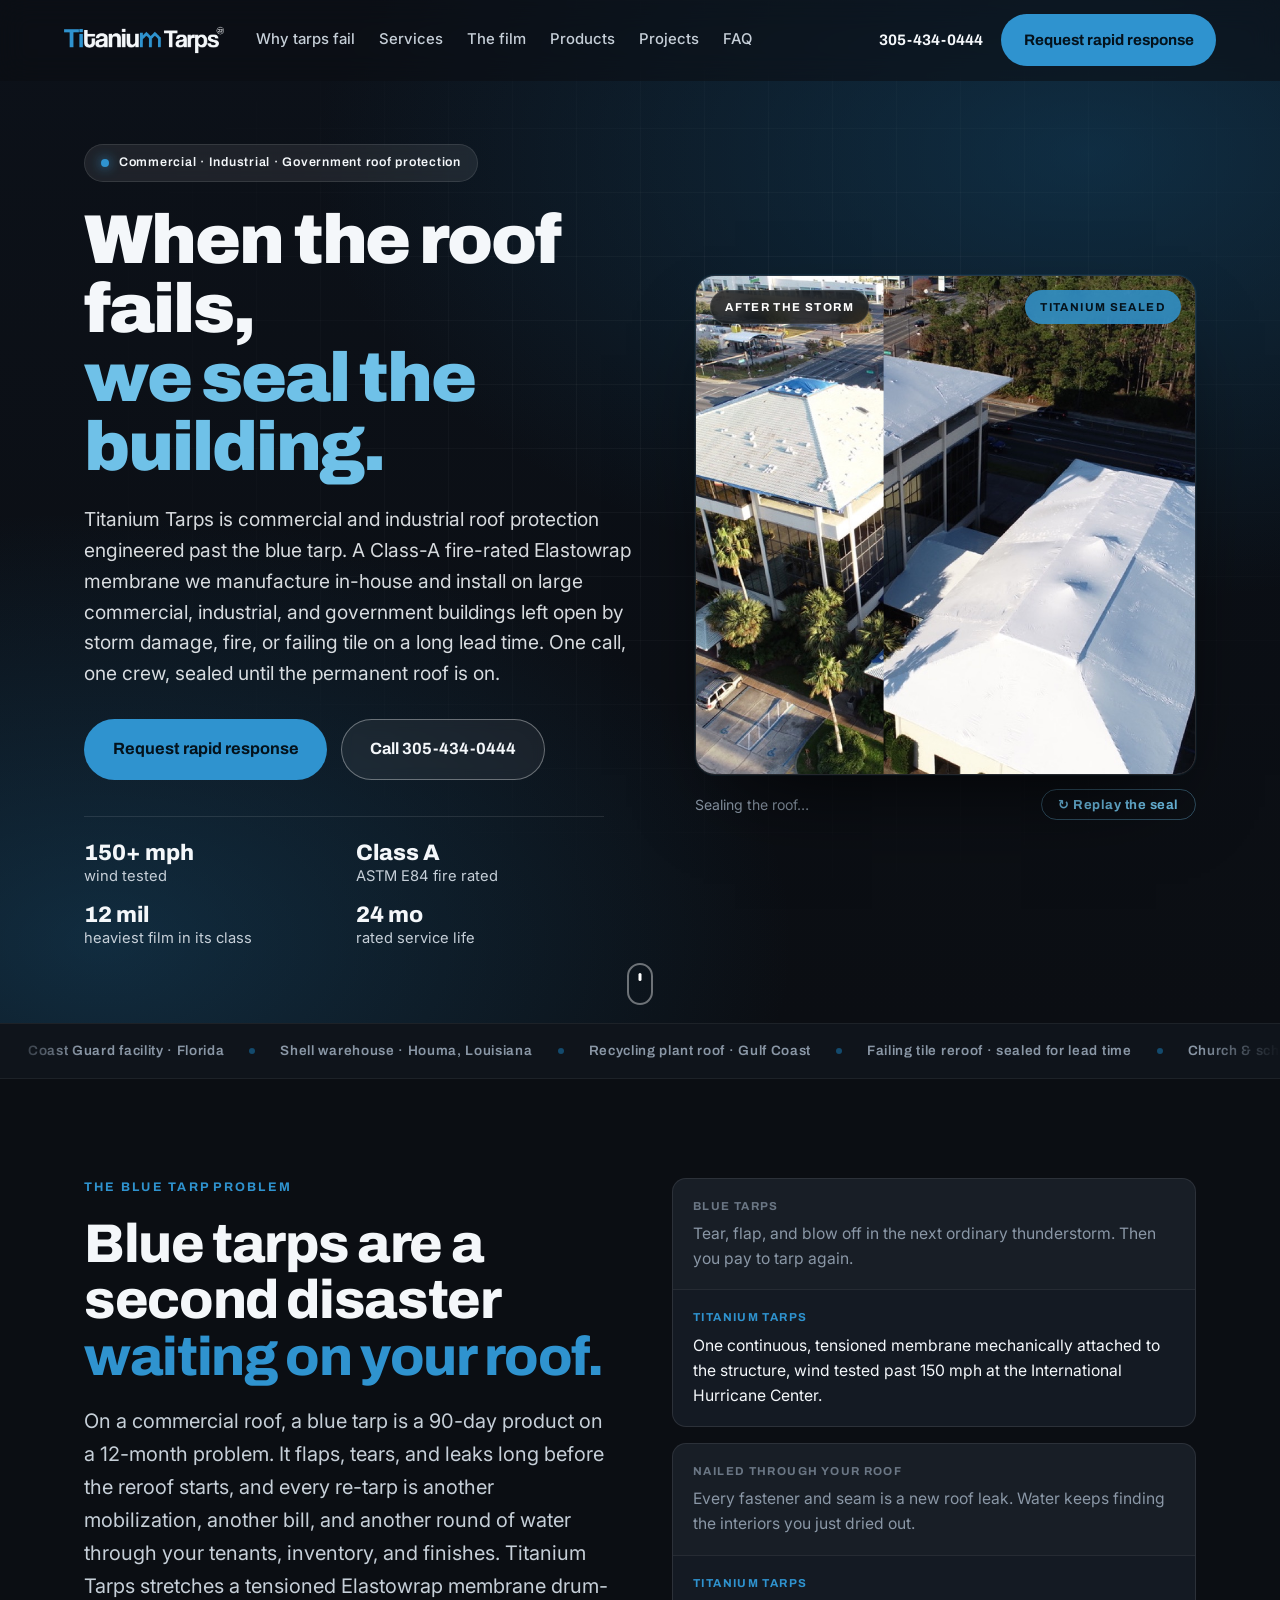
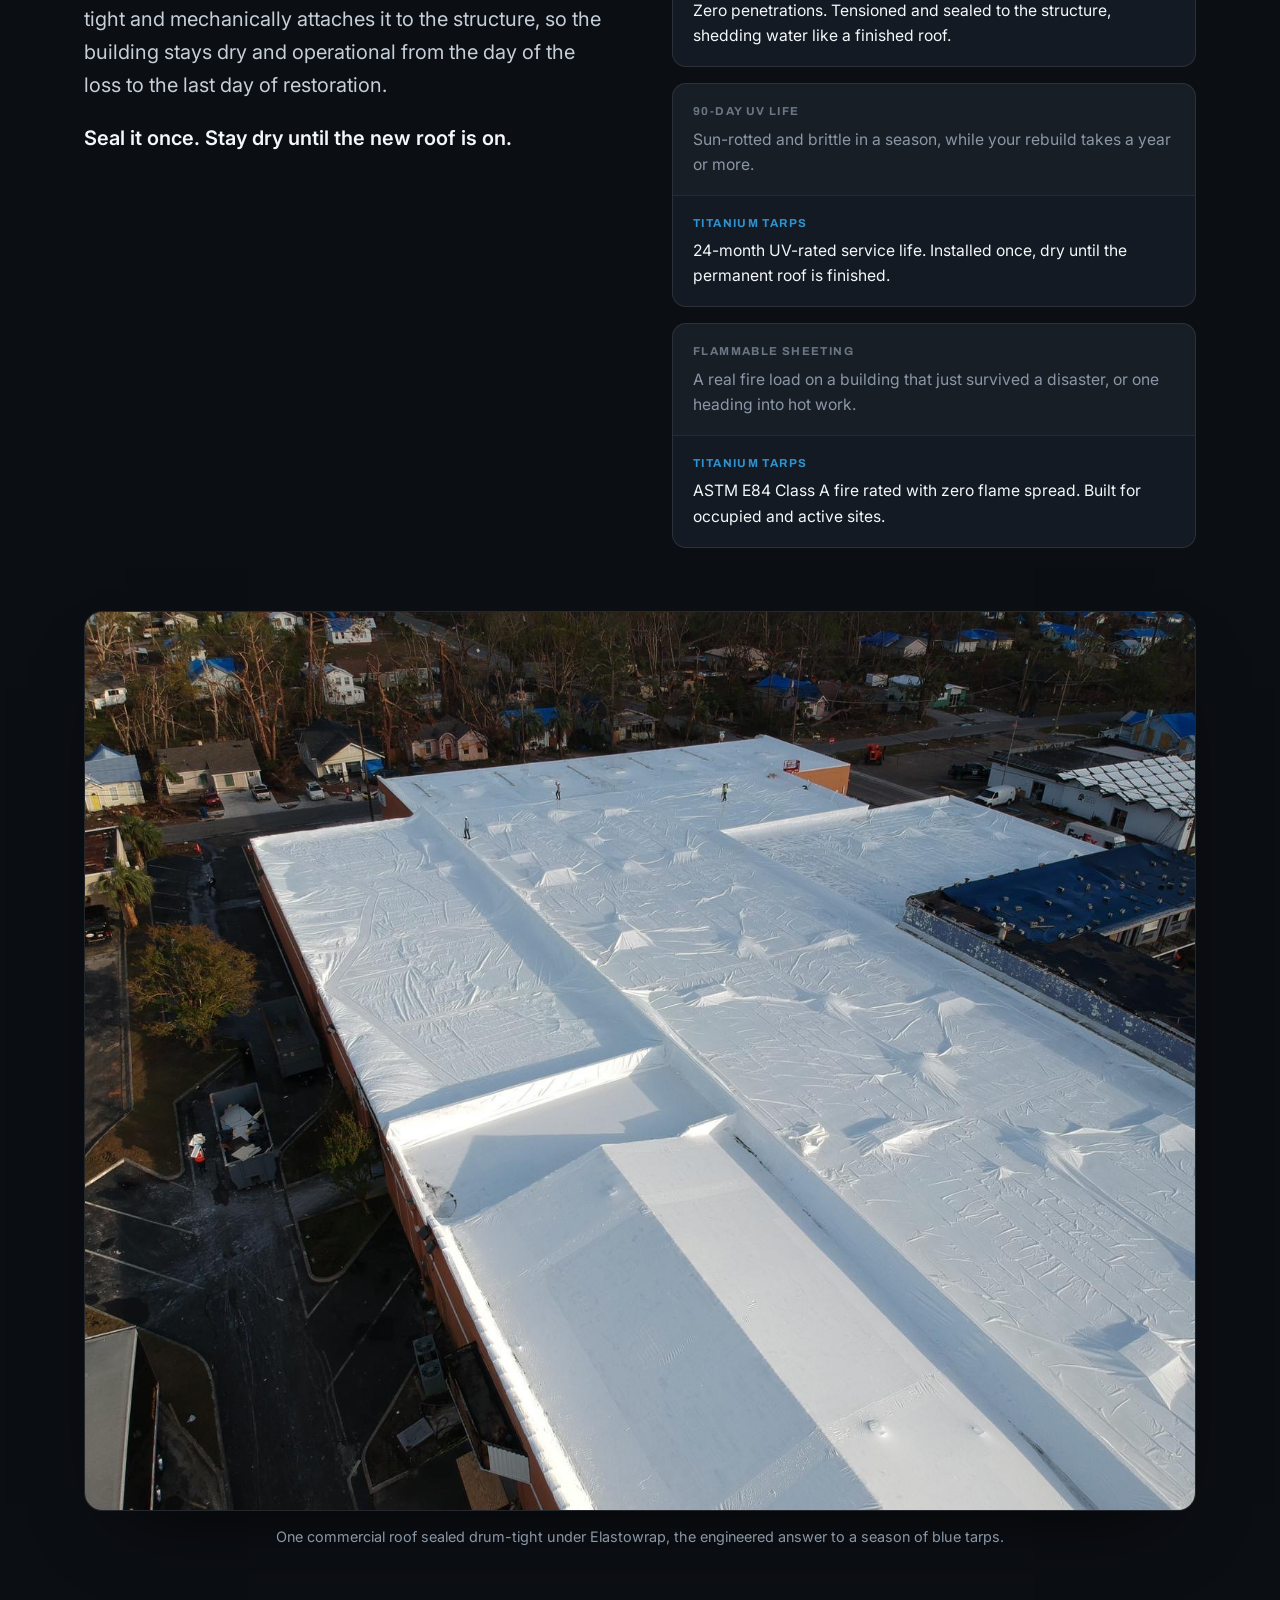
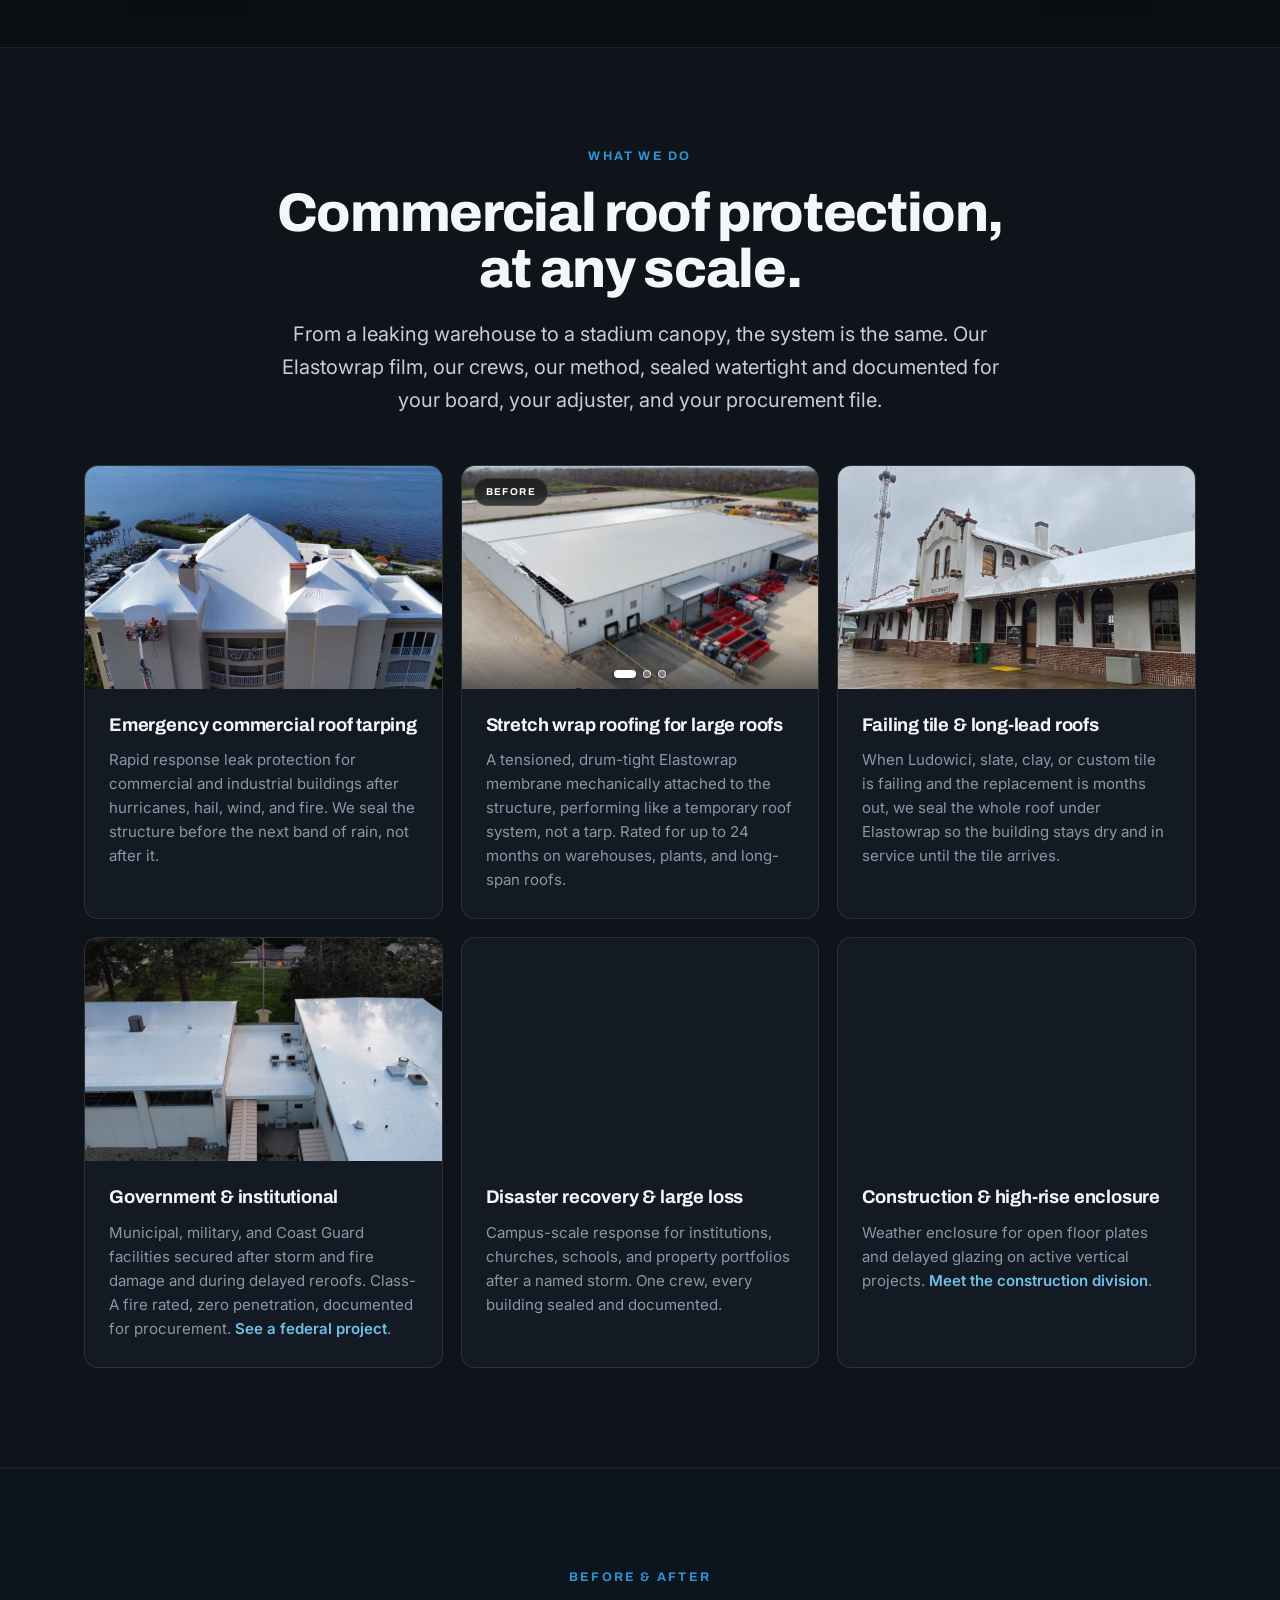
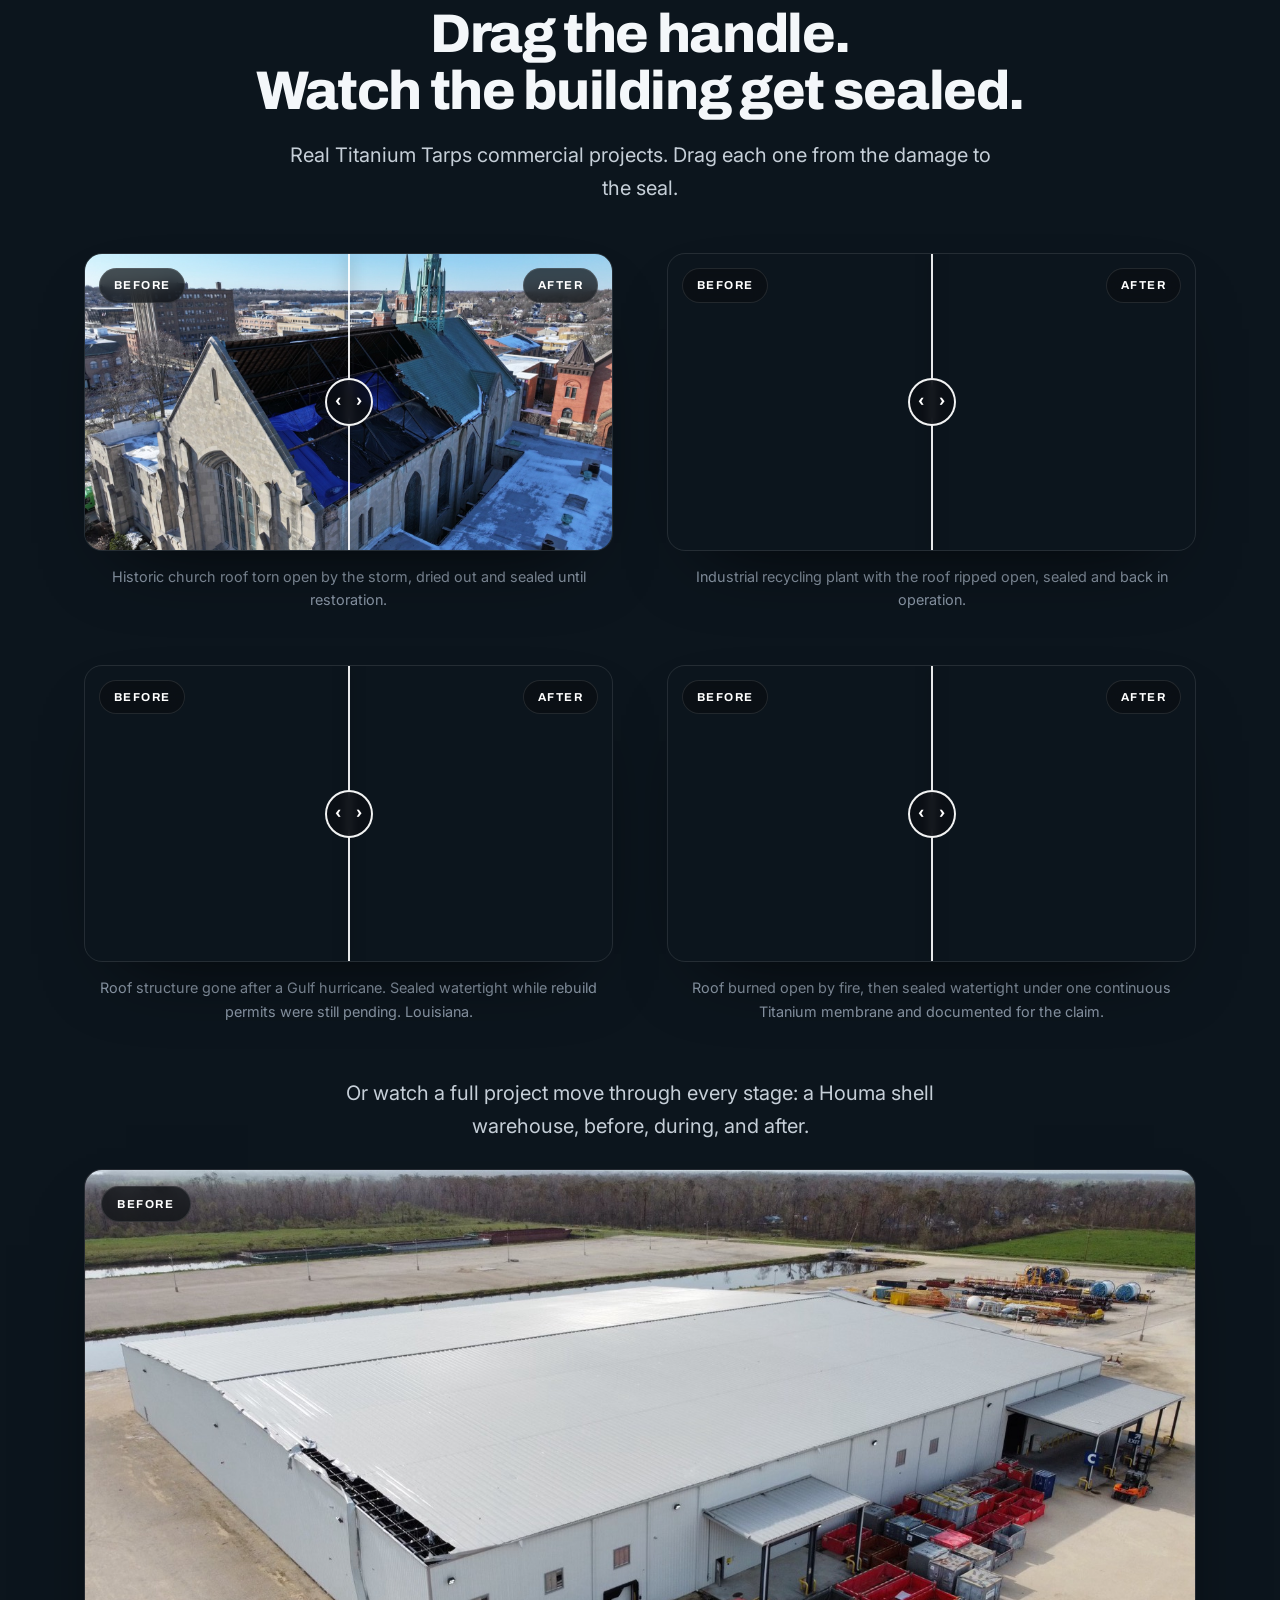
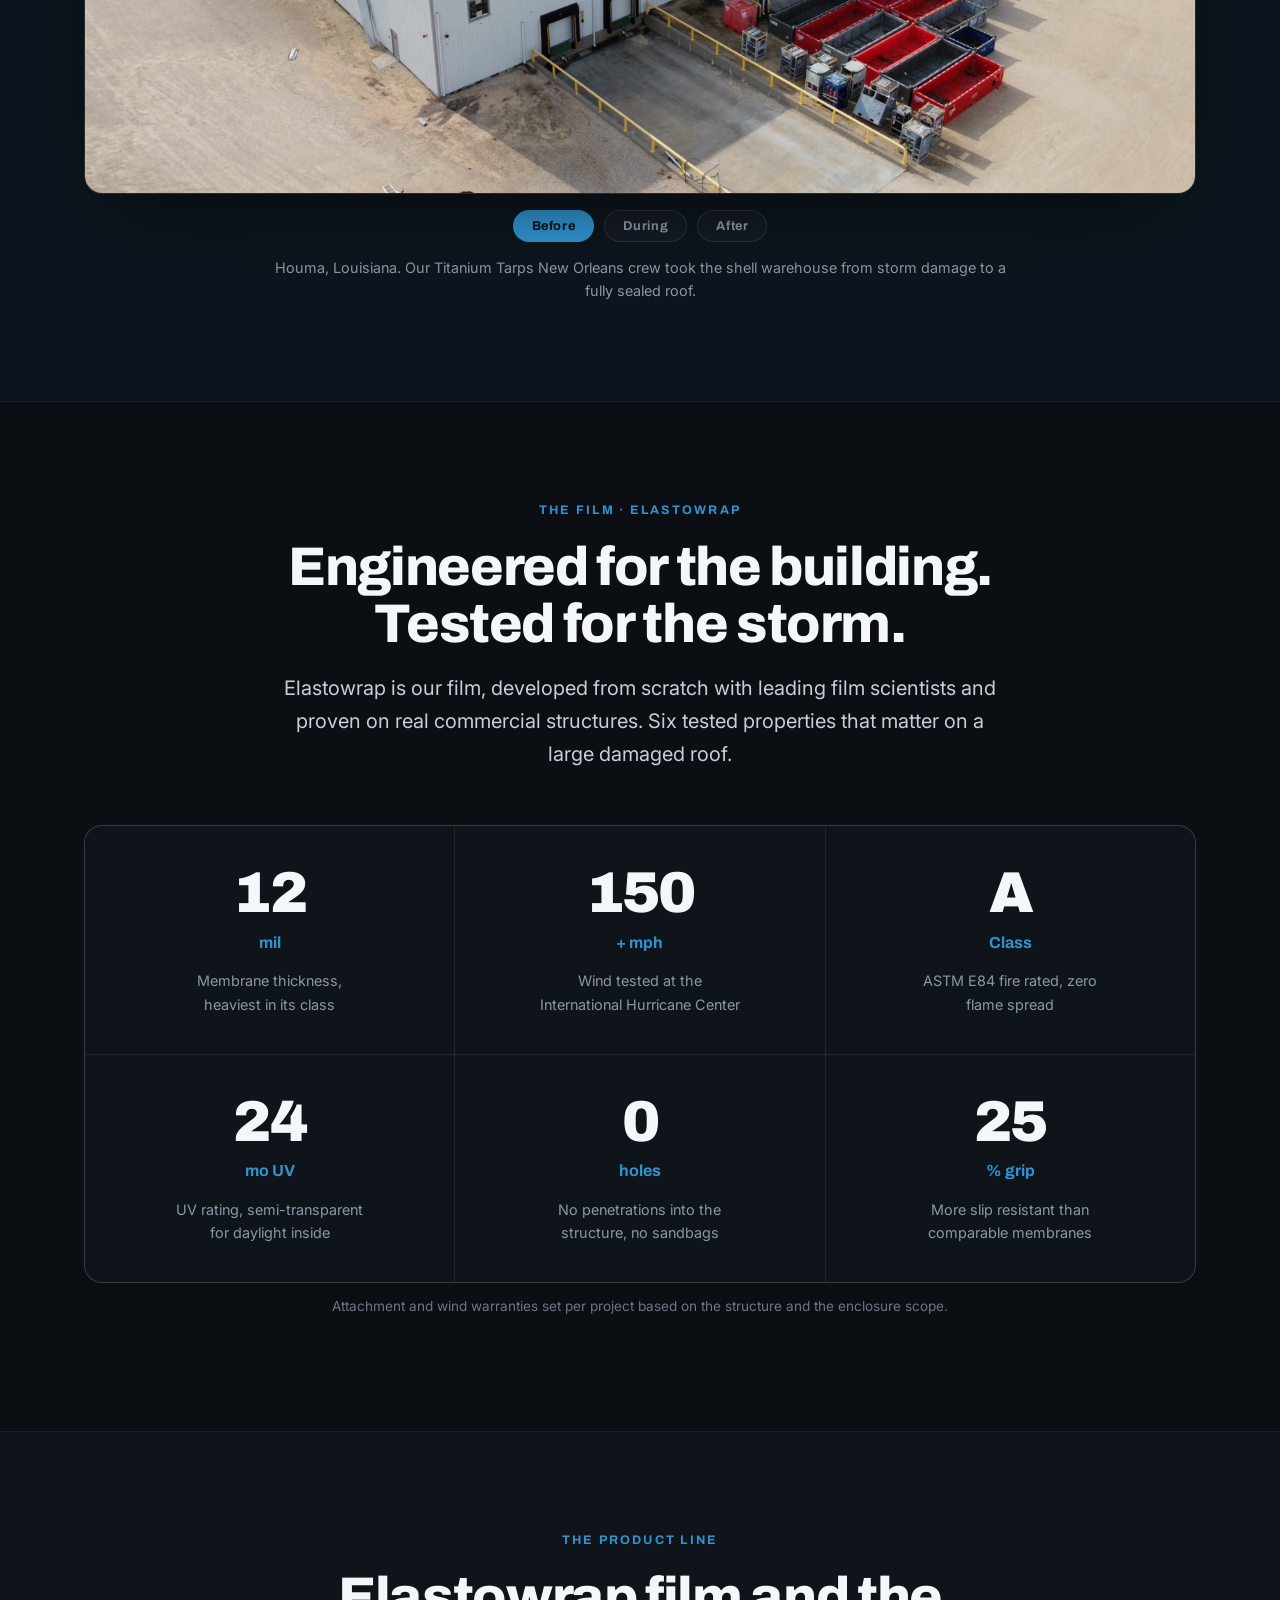
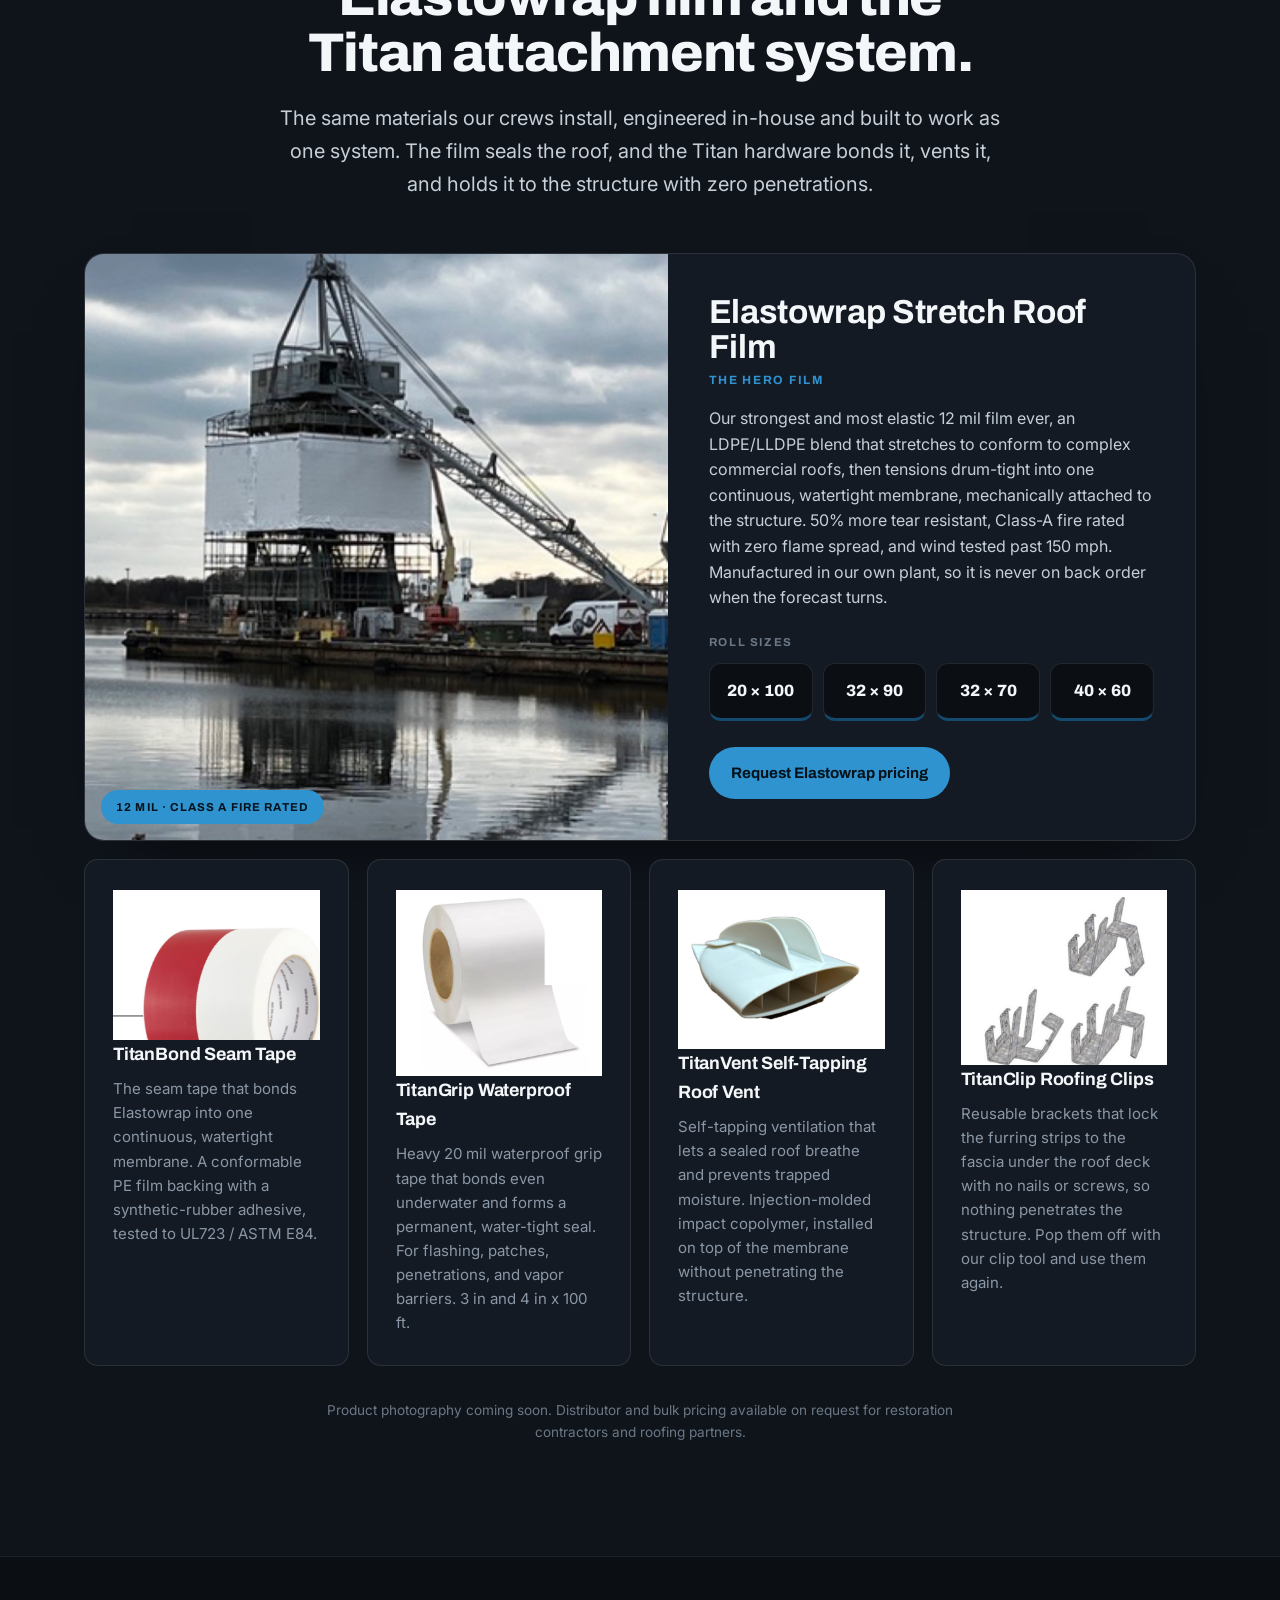
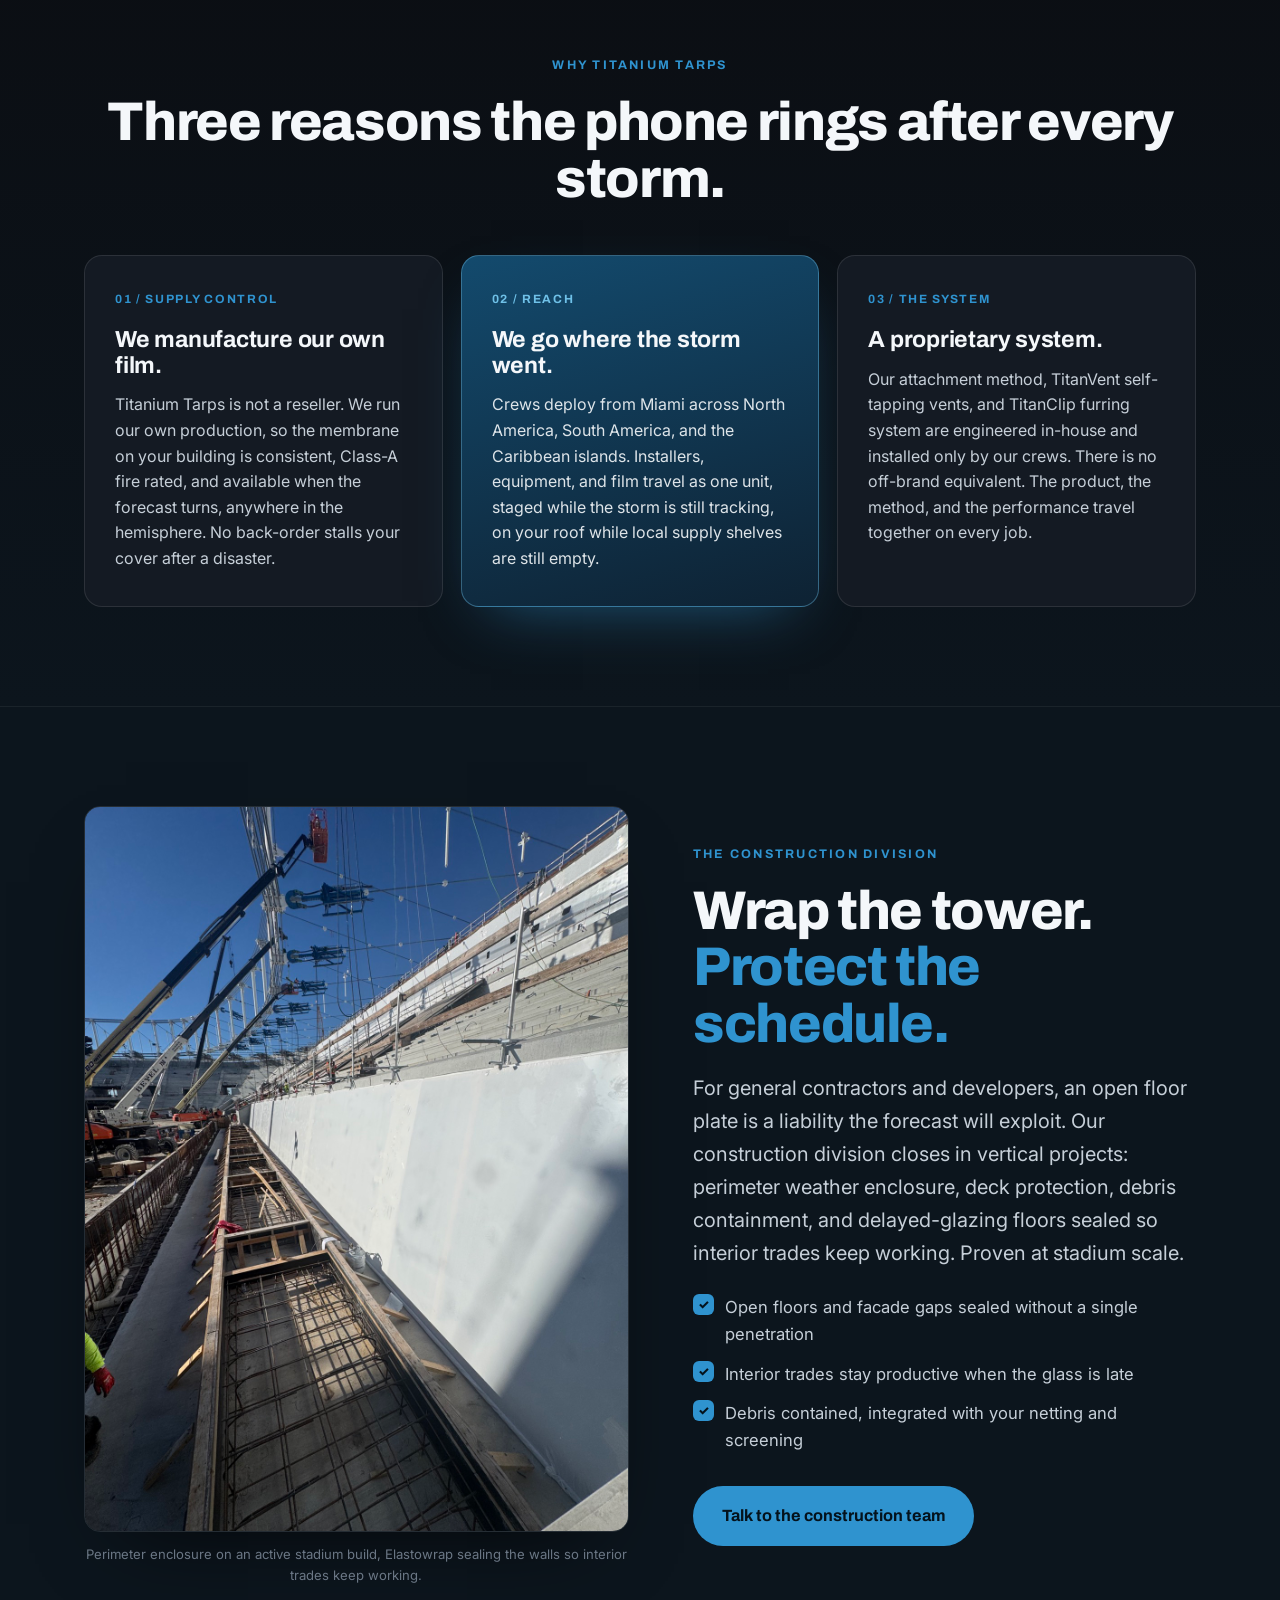
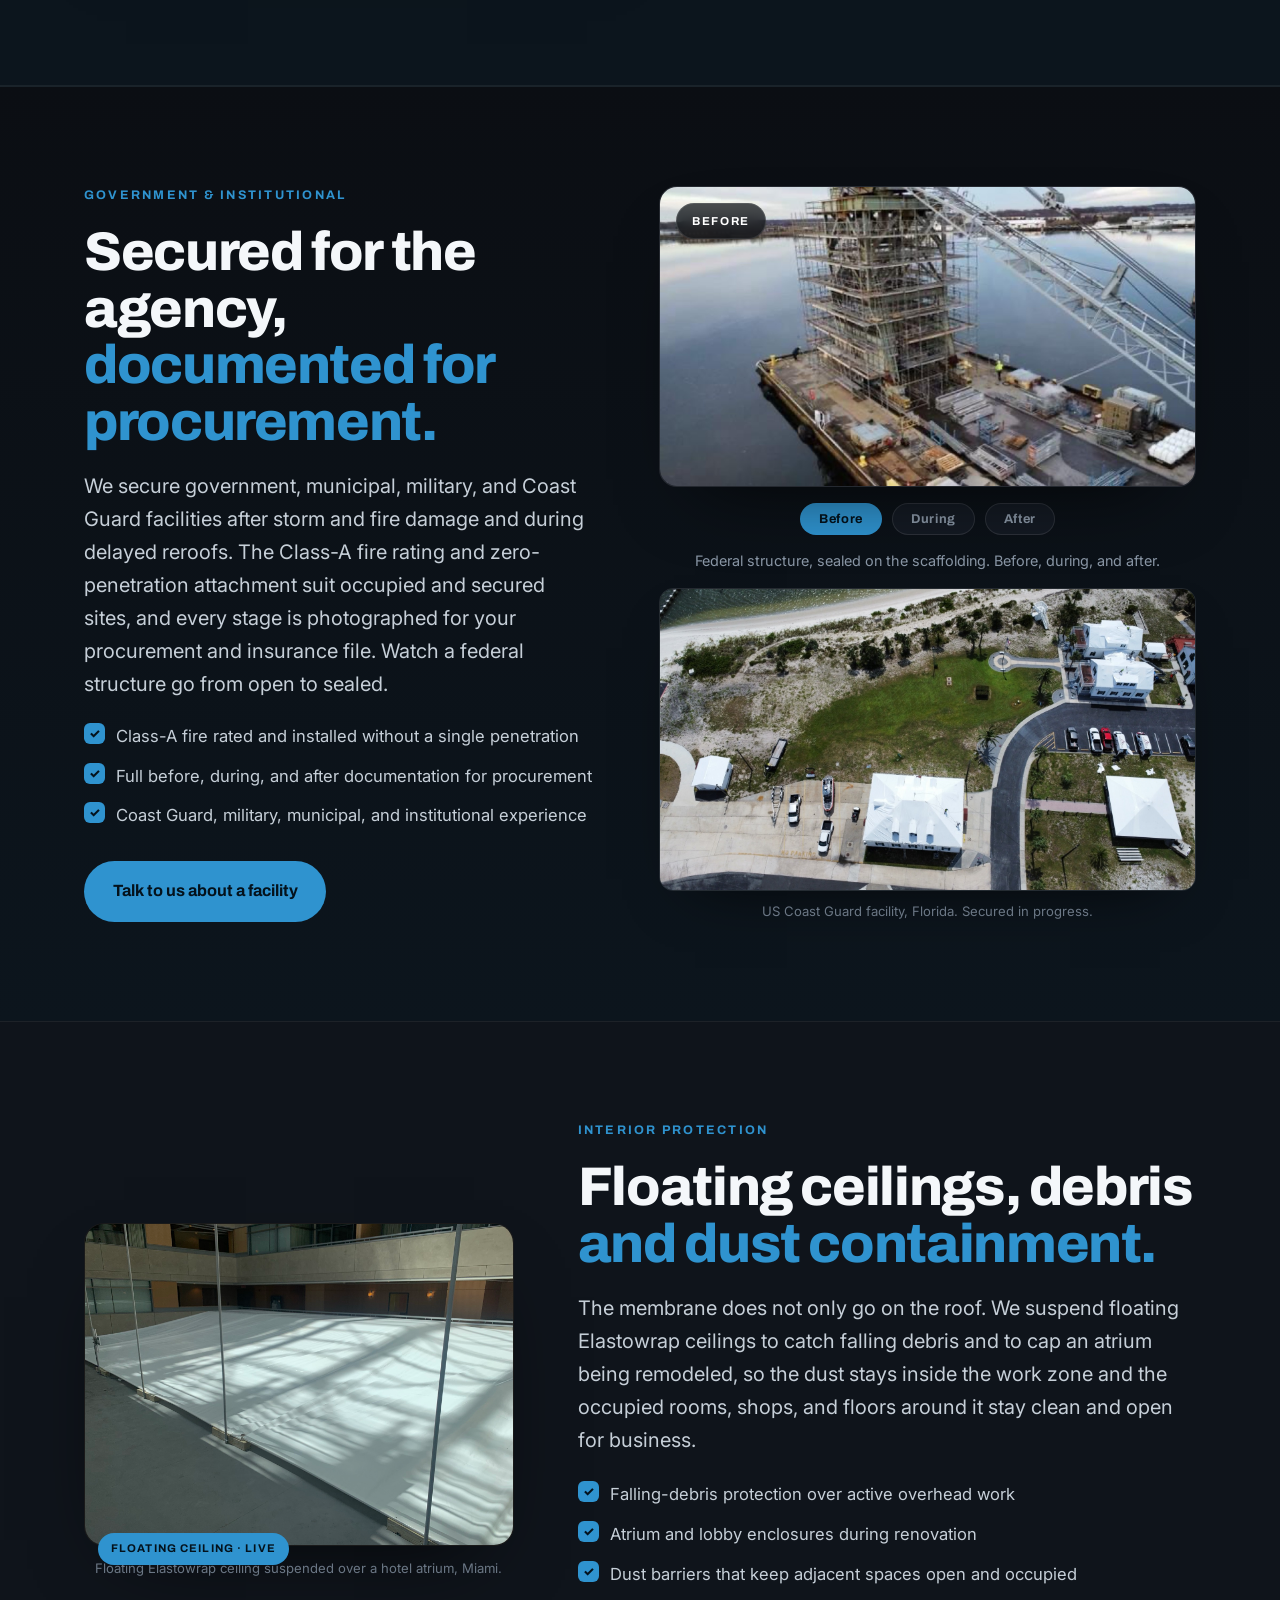
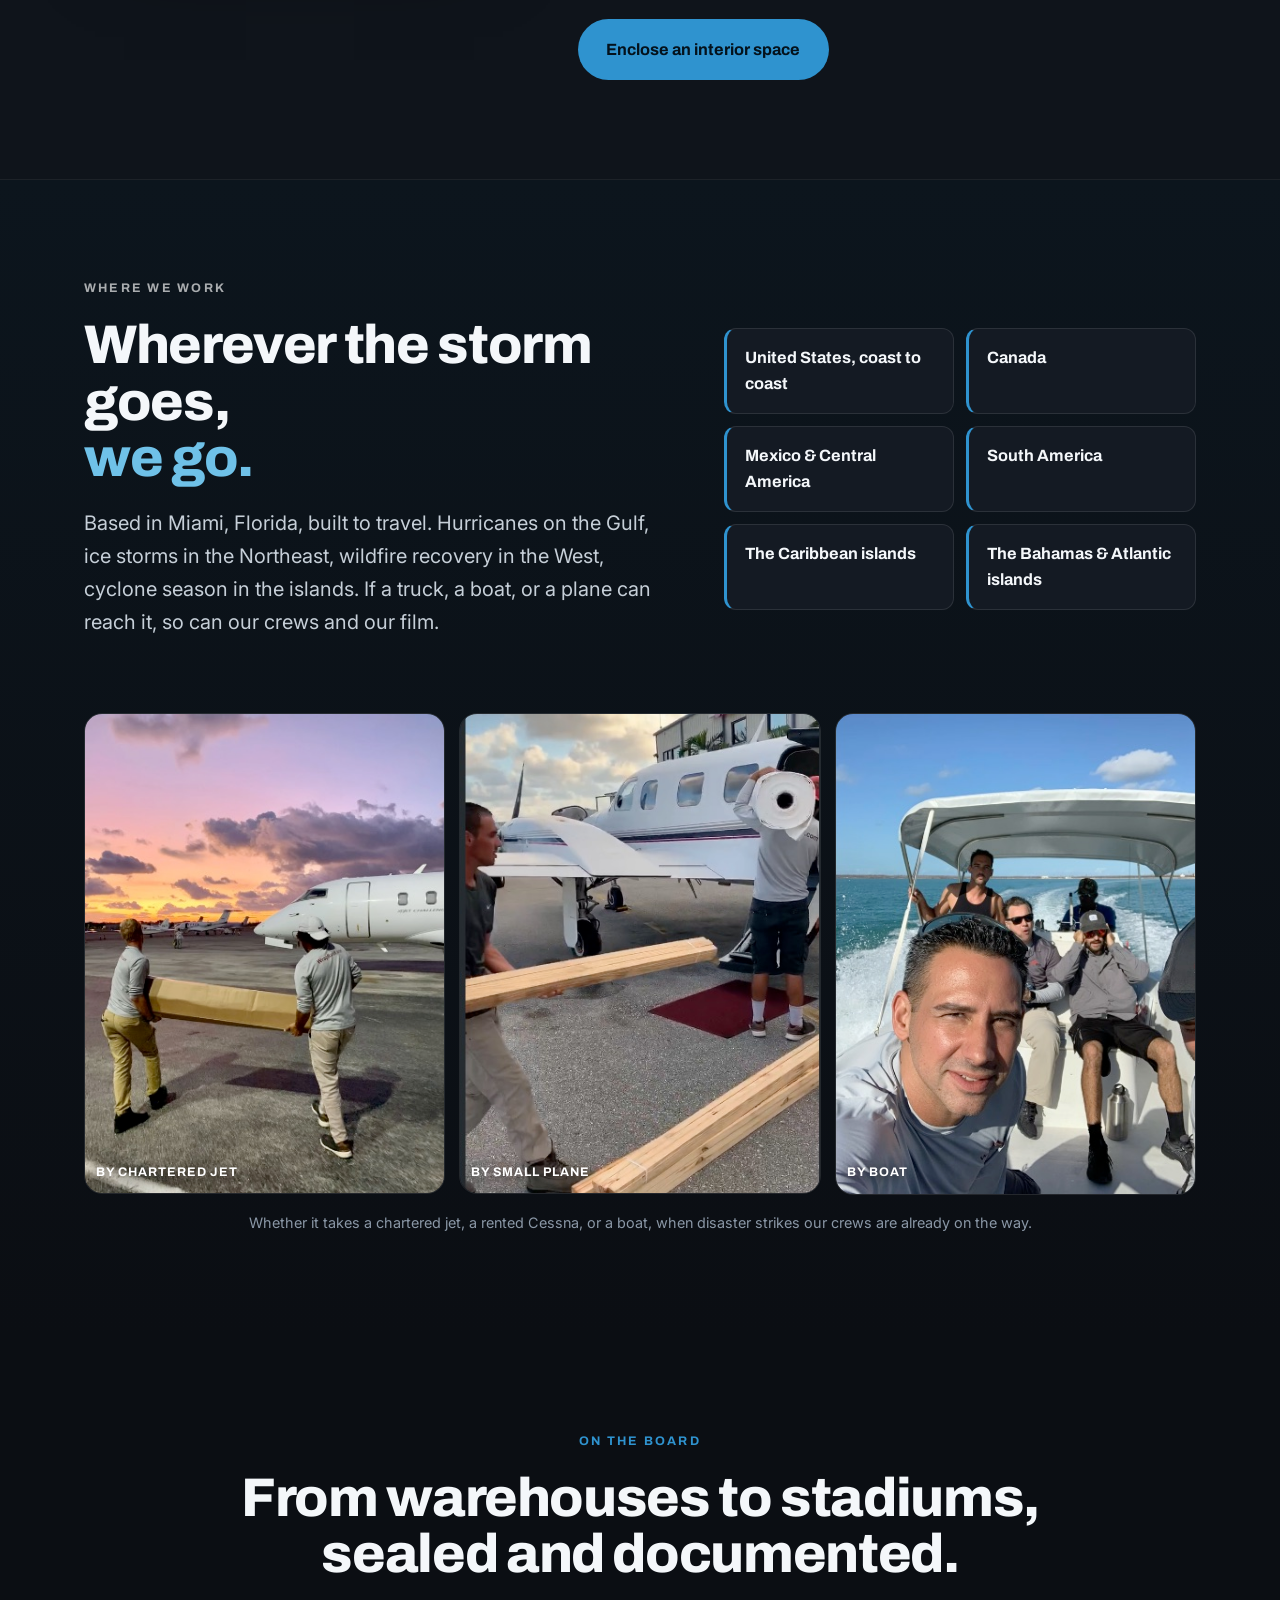
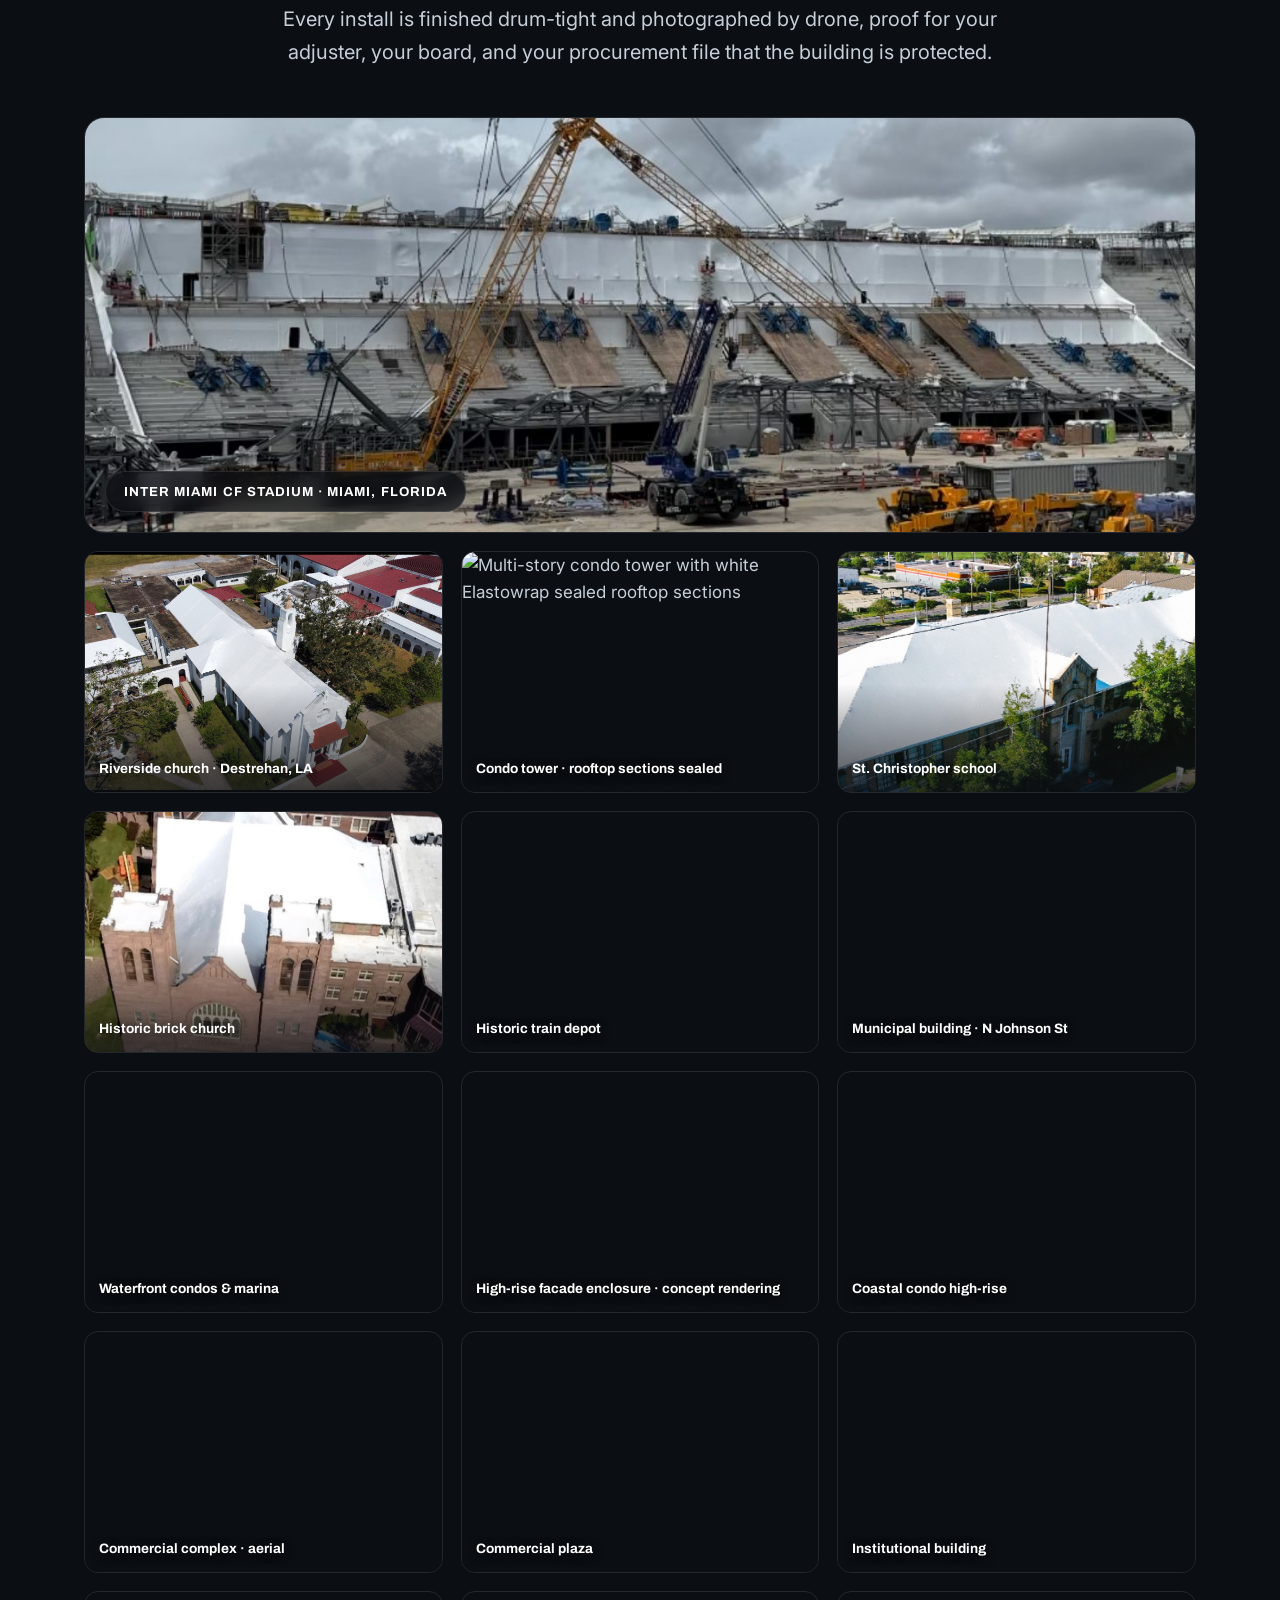
==== index.html @ 89e21491 "Swap emergency commercial roof tarping card photo to waterfront crew-in-action shot" ====
<!doctype html>
<html lang="en">
<head>
<meta charset="utf-8">
<meta name="viewport" content="width=device-width, initial-scale=1, viewport-fit=cover">
<meta name="theme-color" content="#0d1117">
<title>Commercial &amp; Industrial Emergency Roof Tarping | Stretch Wrap Roofing | Titanium Tarps</title>
<meta name="description" content="Commercial, industrial, and government emergency roof protection that outlasts blue tarps. Stretch wrap roofing for leaking commercial roofs, failing tile roofs on long lead times, and large-loss disaster response across North America, South America, and the Caribbean. Call 305-434-0444.">
<link rel="canonical" href="https://titaniumtarps.com/">

<meta property="og:title" content="Titanium Tarps. When the commercial roof fails, we seal the building.">
<meta property="og:description" content="Class-A fire-rated stretch wrap roof protection for commercial, industrial, and government buildings. Manufactured in-house, installed across the Americas. The engineered alternative to blue tarps. Call 305-434-0444.">
<meta property="og:image" content="https://ljbond7.github.io/titaniumtarps-site/assets/img/gallery/commercial-shrink-wrap-enclosure-after.jpg">
<meta property="og:type" content="website">
<meta name="twitter:card" content="summary_large_image">
<meta name="twitter:title" content="Titanium Tarps. When the commercial roof fails, we seal the building.">
<meta name="twitter:description" content="Commercial, industrial, and government emergency roof protection across the Americas. The engineered alternative to blue tarps.">
<meta name="twitter:image" content="https://ljbond7.github.io/titaniumtarps-site/assets/img/gallery/commercial-shrink-wrap-enclosure-after.jpg">

<link rel="icon" type="image/png" sizes="32x32" href="assets/logo/favicon-32.png">

<link rel="preconnect" href="https://fonts.googleapis.com">
<link rel="preconnect" href="https://fonts.gstatic.com" crossorigin>
<link href="https://fonts.googleapis.com/css2?family=Archivo:wght@500;600;700;800;900&family=Inter:wght@400;500;600;700&display=swap" rel="stylesheet">

<link rel="preload" as="image" href="assets/img/gallery/hurricane-roof-damage-failed-tarps-before.jpg">
<link rel="preload" as="image" href="assets/img/gallery/shrink-wrap-roof-protection-after.jpg">

<link rel="stylesheet" href="css/site.css">

<script type="application/ld+json">
{
  "@context": "https://schema.org",
  "@graph": [
    {
      "@type": "Organization",
      "@id": "https://titaniumtarps.com/#org",
      "name": "Titanium Tarps",
      "url": "https://titaniumtarps.com/",
      "logo": "https://ljbond7.github.io/titaniumtarps-site/assets/logo/logo-on-dark.png",
      "telephone": "+1-305-434-0444",
      "email": "info@titarps.com",
      "description": "Commercial, industrial, and government emergency roof protection. Stretch wrap roofing for leaking commercial roofs and failing tile roofs on long lead times, plus large-loss disaster response. Class-A fire-rated Elastowrap membrane manufactured in-house, installed across North America, South America, and the Caribbean.",
      "address": { "@type": "PostalAddress", "addressLocality": "Miami", "addressRegion": "FL", "addressCountry": "US" },
      "areaServed": ["United States", "Canada", "Mexico", "Central America", "South America", "Caribbean"]
    },
    {
      "@type": "Service",
      "serviceType": "Commercial and industrial emergency roof tarping and stretch wrap roofing",
      "provider": { "@id": "https://titaniumtarps.com/#org" },
      "areaServed": ["United States", "Canada", "Mexico", "Central America", "South America", "Caribbean"],
      "audience": { "@type": "BusinessAudience", "audienceType": "Commercial, industrial, institutional, and government property owners and managers" },
      "description": "Rapid response roof leak protection for commercial, industrial, and government buildings after hurricanes, hail, fire, and storm damage, and for large roofs left open by failing tile with long replacement lead times. Tensioned stretch-wrap membrane, mechanically fastened to the structure, rated for 24 months of exposure, wind tested past 150 mph, Class A fire rated."
    },
    {
      "@type": "ItemList",
      "name": "Titanium Tarps product line",
      "itemListElement": [
        {
          "@type": "Product",
          "name": "Elastowrap Stretch Roof Film",
          "description": "Our strongest and most elastic 12 mil stretch-wrap roof film, Class A fire rated and wind tested past 150 mph. Available in 20x100, 32x90, 32x70, and 40x60 rolls.",
          "brand": { "@id": "https://titaniumtarps.com/#org" }
        },
        {
          "@type": "Product",
          "name": "TitanBond Seam Tape",
          "description": "Seam tape with a PE film backing and synthetic-rubber adhesive that bonds Elastowrap film into one continuous, watertight membrane. Tested to UL723 / ASTM E84.",
          "brand": { "@id": "https://titaniumtarps.com/#org" }
        },
        {
          "@type": "Product",
          "name": "TitanGrip Waterproof Tape",
          "description": "Heavy 20 mil waterproof grip tape that bonds even underwater and forms a permanent water-tight seal, for flashing, patches, penetrations, and vapor barriers. Available in 3 in and 4 in by 100 ft.",
          "brand": { "@id": "https://titaniumtarps.com/#org" }
        },
        {
          "@type": "Product",
          "name": "TitanVent Self-Tapping Roof Vent",
          "description": "Self-tapping ventilation that lets a sealed roof breathe without penetrating the structure.",
          "brand": { "@id": "https://titaniumtarps.com/#org" }
        },
        {
          "@type": "Product",
          "name": "TitanClip Attachment Clip",
          "description": "Edge attachment and furring clip that tensions Elastowrap to the structure with zero roof penetrations.",
          "brand": { "@id": "https://titaniumtarps.com/#org" }
        }
      ]
    },
    {
      "@type": "FAQPage",
      "mainEntity": [
        {
          "@type": "Question",
          "name": "Are blue tarps good enough for a commercial or industrial roof?",
          "acceptedAnswer": { "@type": "Answer", "text": "No. Consumer blue tarps are UV rated for roughly 90 days, they flap loose in ordinary wind, and every fastener used to hold them puts another hole in your roof. Commercial rebuilds and reroofs routinely take a year or more. Titanium Tarps installs an Elastowrap membrane stretched drum-tight and mechanically attached to the structure without a single penetration, rated for 24 months, so the building stays dry and operational." }
        },
        {
          "@type": "Question",
          "name": "What is stretch wrap roofing?",
          "acceptedAnswer": { "@type": "Answer", "text": "A heavy industrial film that is stretched tight over the damaged roof, tensioned into one continuous drum-tight membrane, and mechanically attached to the structure. There are no seams to leak and no loose edges to catch wind. Our Elastowrap film is 12 mil thick, Class A fire rated, and manufactured in our own plant." }
        },
        {
          "@type": "Question",
          "name": "Can you seal a large roof while we wait on replacement tile?",
          "acceptedAnswer": { "@type": "Answer", "text": "Yes. This is one of the things we do most. When Ludowici, slate, clay, or custom tile is failing and the replacement is months out on a long lead time, we seal the entire roof under Elastowrap so the building stays dry and in service until the tile arrives and the permanent roof is installed. No rushed substitutions, no water damage while you wait." }
        },
        {
          "@type": "Question",
          "name": "Do you work on government and institutional buildings?",
          "acceptedAnswer": { "@type": "Answer", "text": "Yes. We secure government, municipal, military, and institutional buildings after storm and fire damage and during delayed reroofs. Our Class A fire-rated membrane and zero-penetration attachment suit occupied and secured facilities, and we document every installation for procurement and insurance." }
        },
        {
          "@type": "Question",
          "name": "How long does a stretch wrap roof last?",
          "acceptedAnswer": { "@type": "Answer", "text": "Our Elastowrap membrane carries a 24-month UV rating and has been wind tested past 150 mph at the International Hurricane Center. Most clients stay sealed from the day of the loss to the day the permanent roof is finished." }
        },
        {
          "@type": "Question",
          "name": "Do you work with insurance claims?",
          "acceptedAnswer": { "@type": "Answer", "text": "Yes. Emergency roof protection is a standard mitigation expense on most commercial property claims. We document the damage and the installation with drone photography and provide the paperwork your adjuster and board need." }
        },
        {
          "@type": "Question",
          "name": "How fast can you mobilize a large commercial roof?",
          "acceptedAnswer": { "@type": "Answer", "text": "We stage crews and material while a storm is still tracking and roll as soon as roads open. Because we manufacture the Elastowrap film ourselves, there is no waiting on back-ordered material, even for stadium and campus-scale scopes." }
        }
      ]
    }
  ]
}
</script>
</head>
<body>

<!-- ========== Top nav ========== -->
<header class="nav" id="nav">
  <a class="nav__logo" href="./" aria-label="Titanium Tarps home">
    <img src="assets/logo/logo-on-dark.png" alt="Titanium Tarps" width="170" height="43">
  </a>
  <nav class="nav__links" aria-label="Primary">
    <a href="#blue-tarps">Why tarps fail</a>
    <a href="#services">Services</a>
    <a href="#membrane">The film</a>
    <a href="#products">Products</a>
    <a href="#projects">Projects</a>
    <a href="#faq">FAQ</a>
  </nav>
  <div class="nav__actions">
    <a class="nav__phone" href="tel:+13054340444">305-434-0444</a>
    <a class="btn btn--blue nav__cta" href="#contact">Request rapid response</a>
  </div>
  <button class="nav__burger" aria-label="Menu" aria-expanded="false" id="burger">
    <span></span><span></span><span></span>
  </button>
</header>

<nav class="mobile-menu" id="mobileMenu" aria-hidden="true">
  <a href="#blue-tarps">Why tarps fail</a>
  <a href="#services">Services</a>
  <a href="#membrane">The film</a>
  <a href="#products">Products</a>
  <a href="#projects">Projects</a>
  <a href="#faq">FAQ</a>
  <a href="tel:+13054340444" class="btn btn--ghost">Call 305-434-0444</a>
  <a href="#contact" class="btn btn--blue">Request rapid response</a>
</nav>


<!-- ========== Hero: split copy + interactive seal ========== -->
<section class="hero" id="top">
  <div class="hero__bg" aria-hidden="true"></div>
  <div class="container hero__inner">
    <div class="hero__copy">
      <div class="hero__eyebrow">
        <span class="dot"></span> Commercial · Industrial · Government roof protection
      </div>

      <h1 class="hero__title">
        <span class="line">When the roof fails,</span>
        <span class="line"><em>we seal the building.</em></span>
      </h1>

      <p class="hero__sub">
        Titanium Tarps is commercial and industrial roof protection engineered past the blue tarp.
        A Class-A fire-rated Elastowrap membrane we manufacture in-house and install on large
        commercial, industrial, and government buildings left open by storm damage, fire, or
        failing tile on a long lead time. One call, one crew, sealed until the permanent roof is on.
      </p>

      <div class="hero__ctas">
        <a class="btn btn--blue btn--lg" href="#contact">Request rapid response</a>
        <a class="btn btn--ghost-light btn--lg" href="tel:+13054340444">Call 305-434-0444</a>
      </div>

      <ul class="hero__trust">
        <li><strong>150+ mph</strong> wind tested</li>
        <li><strong>Class A</strong> ASTM E84 fire rated</li>
        <li><strong>12 mil</strong> heaviest film in its class</li>
        <li><strong>24 mo</strong> rated service life</li>
      </ul>
    </div>

    <div class="hero__demo">
      <div class="seal" id="heroSeal">
        <div class="seal__frame" id="sealFrame">
          <img class="seal__before" src="assets/img/gallery/failing-blue-tarps-commercial-roof-before.jpg"
               alt="Commercial buildings covered in torn failing blue tarps after storm damage before Titanium Tarps emergency roof protection" width="1600" height="1600">
          <div class="seal__afterwrap" id="sealAfter">
            <img class="seal__after" src="assets/img/gallery/commercial-shrink-wrap-enclosure-after.jpg"
                 alt="The same commercial buildings sealed watertight under continuous white Titanium Tarps Elastowrap stretch wrap membranes" width="1600" height="1600">
          </div>
          <div class="seal__sheet" id="sealSheet" aria-hidden="true"></div>
          <div class="seal__film" id="sealFilm" aria-hidden="true"></div>
          <div class="seal__handle" id="sealHandle" aria-hidden="true"><span>&#8249;</span><span>&#8250;</span></div>
          <span class="seal__tag seal__tag--before" id="tagBefore">After the storm</span>
          <span class="seal__tag seal__tag--after" id="tagAfter">Titanium sealed</span>
          <input class="seal__range" id="sealRange" type="range" min="0" max="100" value="100" step="0.1"
                 aria-label="Compare the roof before and after Titanium Tarps installation">
        </div>
        <div class="seal__foot">
          <span class="seal__hint" id="sealHint">Watch the roof get sealed</span>
          <button class="seal__replay" id="sealReplay" type="button">&#8635; Replay the seal</button>
        </div>
      </div>
    </div>
  </div>

  <a class="hero__scroll" href="#deployments" aria-label="Scroll to next section">
    <span></span>
  </a>
</section>


<!-- ========== Deployment ticker ========== -->
<div class="ticker" id="deployments" aria-label="Recent deployments">
  <div class="ticker__track" id="tickerTrack">
    <span>Coast Guard facility · Florida</span>
    <span>Shell warehouse · Houma, Louisiana</span>
    <span>Recycling plant roof · Gulf Coast</span>
    <span>Failing tile reroof · sealed for lead time</span>
    <span>Church &amp; school campus · New Orleans</span>
    <span>Federal structure · scaffold wrap</span>
    <span>Floating atrium debris barrier · Miami</span>
    <span>Waterfront condos &amp; marina</span>
    <span>Stadium enclosure · Miami, Florida</span>
    <span>Blue tarps &amp; sandbags · replaced</span>
  </div>
</div>


<!-- ========== Section: The blue tarp problem ========== -->
<section class="exposure" id="blue-tarps">
  <div class="exposure__inner">
    <div class="exposure__sticky">
      <div class="eyebrow eyebrow--blue">The blue tarp problem</div>
      <h2 class="h-display">
        Blue tarps are a second disaster
        <span class="text-blue">waiting on your roof.</span>
      </h2>
      <p class="lead">
        On a commercial roof, a blue tarp is a 90-day product on a 12-month problem. It flaps,
        tears, and leaks long before the reroof starts, and every re-tarp is another mobilization,
        another bill, and another round of water through your tenants, inventory, and finishes.
        Titanium Tarps stretches a tensioned Elastowrap membrane drum-tight and mechanically attaches it to the structure, so the building
        stays dry and operational from the day of the loss to the last day of restoration.
      </p>
      <p class="lead lead--strong">Seal it once. Stay dry until the new roof is on.</p>
    </div>

    <ol class="vs-list" aria-label="Comparison: blue tarps vs Titanium Tarps">
      <li class="vs">
        <div class="vs__bad"><span class="vs__label">Blue tarps</span>Tear, flap, and blow off in the next ordinary thunderstorm. Then you pay to tarp again.</div>
        <div class="vs__good"><span class="vs__label">Titanium Tarps</span>One continuous, tensioned membrane mechanically attached to the structure, wind tested past 150 mph at the International Hurricane Center.</div>
      </li>
      <li class="vs">
        <div class="vs__bad"><span class="vs__label">Nailed through your roof</span>Every fastener and seam is a new roof leak. Water keeps finding the interiors you just dried out.</div>
        <div class="vs__good"><span class="vs__label">Titanium Tarps</span>Zero penetrations. Tensioned and sealed to the structure, shedding water like a finished roof.</div>
      </li>
      <li class="vs">
        <div class="vs__bad"><span class="vs__label">90-day UV life</span>Sun-rotted and brittle in a season, while your rebuild takes a year or more.</div>
        <div class="vs__good"><span class="vs__label">Titanium Tarps</span>24-month UV-rated service life. Installed once, dry until the permanent roof is finished.</div>
      </li>
      <li class="vs">
        <div class="vs__bad"><span class="vs__label">Flammable sheeting</span>A real fire load on a building that just survived a disaster, or one heading into hot work.</div>
        <div class="vs__good"><span class="vs__label">Titanium Tarps</span>ASTM E84 Class A fire rated with zero flame spread. Built for occupied and active sites.</div>
      </li>
    </ol>
  </div>

  <figure class="proof container">
    <img src="assets/img/gallery/large-white-roof-aerial.jpg"
         alt="A large commercial roof sealed drum-tight under a white Titanium Tarps Elastowrap membrane" width="1600" height="900" loading="lazy" decoding="async">
    <figcaption>One commercial roof sealed drum-tight under Elastowrap, the engineered answer to a season of blue tarps.</figcaption>
  </figure>
</section>


<!-- ========== Section: Services ========== -->
<section class="services" id="services">
  <div class="container">
    <p class="eyebrow eyebrow--center eyebrow--blue">What we do</p>
    <h2 class="h-display h-display--center">Commercial roof protection,<br>at any scale.</h2>
    <p class="lead lead--center lead--narrow">
      From a leaking warehouse to a stadium canopy, the system is the same. Our Elastowrap film,
      our crews, our method, sealed watertight and documented for your board, your adjuster, and
      your procurement file.
    </p>

    <div class="svc-grid">
      <article class="svc">
        <div class="svc__media"><img src="assets/img/gallery/emer-comm-roof-waterfront.jpg" alt="Crew sealing a waterfront commercial building roof under white Titanium Tarps Elastowrap, boom lift in place" loading="lazy" decoding="async"></div>
        <div class="svc__body">
          <h3>Emergency commercial roof tarping</h3>
          <p>Rapid response leak protection for commercial and industrial buildings after hurricanes, hail, wind, and fire. We seal the structure before the next band of rain, not after it.</p>
        </div>
      </article>
      <article class="svc">
        <div class="svc__media">
          <div class="svc-slider" data-svc-slider data-interval="5000" role="group" aria-roledescription="carousel" aria-label="Houma warehouse stretch wrap roof, before, during, and after">
            <img class="svc-slider__img is-on" data-i="0" src="assets/img/gallery/warehouse-houma-before.jpg" alt="Houma shell warehouse with a storm-damaged gray metal roof before Titanium Tarps" loading="lazy" decoding="async">
            <img class="svc-slider__img" data-i="1" src="assets/img/gallery/warehouse-houma-during.jpg" alt="The Houma warehouse roof being sealed under white Elastowrap stretch wrap during installation" loading="lazy" decoding="async">
            <img class="svc-slider__img" data-i="2" src="assets/img/gallery/warehouse-houma-after.jpg" alt="The finished Houma warehouse sealed drum-tight under a white Elastowrap stretch wrap roof" loading="lazy" decoding="async">
            <span class="svc-slider__label" data-svc-label aria-hidden="true">Before</span>
            <div class="svc-slider__dots" role="group" aria-label="Choose warehouse view">
              <button type="button" class="is-active" aria-label="Before the wrap" aria-selected="true"></button>
              <button type="button" aria-label="During installation" aria-selected="false"></button>
              <button type="button" aria-label="After, sealed" aria-selected="false"></button>
            </div>
          </div>
        </div>
        <div class="svc__body">
          <h3>Stretch wrap roofing for large roofs</h3>
          <p>A tensioned, drum-tight Elastowrap membrane mechanically attached to the structure, performing like a temporary roof system, not a tarp. Rated for up to 24 months on warehouses, plants, and long-span roofs.</p>
        </div>
      </article>
      <article class="svc">
        <div class="svc__media"><img src="assets/img/gallery/historic-building-roof-protection.jpg" alt="Large tile and slate roof sealed under stretch wrap while replacement tile is on a long lead time" loading="lazy" decoding="async"></div>
        <div class="svc__body">
          <h3>Failing tile &amp; long-lead roofs</h3>
          <p>When Ludowici, slate, clay, or custom tile is failing and the replacement is months out, we seal the whole roof under Elastowrap so the building stays dry and in service until the tile arrives.</p>
        </div>
      </article>
      <article class="svc">
        <div class="svc__media"><img src="assets/img/gallery/gov-campus-flagpole-roofs.jpg" alt="Twin government facility roofs sealed white under Titanium Tarps Elastowrap, flagpole between them" loading="lazy" decoding="async"></div>
        <div class="svc__body">
          <h3>Government &amp; institutional</h3>
          <p>Municipal, military, and Coast Guard facilities secured after storm and fire damage and during delayed reroofs. Class-A fire rated, zero penetration, documented for procurement. <a href="#government">See a federal project</a>.</p>
        </div>
      </article>
      <article class="svc">
        <div class="svc__media"><img src="assets/img/gallery/island-campus-hurricane-roof-wrap.jpg" alt="Disaster recovery roof protection across an institutional campus after a hurricane" loading="lazy" decoding="async"></div>
        <div class="svc__body">
          <h3>Disaster recovery &amp; large loss</h3>
          <p>Campus-scale response for institutions, churches, schools, and property portfolios after a named storm. One crew, every building sealed and documented.</p>
        </div>
      </article>
      <article class="svc">
        <div class="svc__media"><img src="assets/img/web/tower-enclosure.jpg" alt="High-rise construction enclosure with Titanium Tarps film sealing open floors" loading="lazy" decoding="async"></div>
        <div class="svc__body">
          <h3>Construction &amp; high-rise enclosure</h3>
          <p>Weather enclosure for open floor plates and delayed glazing on active vertical projects. <a href="#construction">Meet the construction division</a>.</p>
        </div>
      </article>
    </div>
  </div>
</section>


<!-- ========== Section: Before / after sliders ========== -->
<section class="ba-section" id="before-after">
  <div class="container">
    <p class="eyebrow eyebrow--center eyebrow--blue">Before &amp; after</p>
    <h2 class="h-display h-display--center text-white">Drag the handle.<br>Watch the building get sealed.</h2>
    <p class="lead lead--center lead--narrow text-white-70">Real Titanium Tarps commercial projects. Drag each one from the damage to the seal.</p>

    <div class="ba-grid">
      <figure class="ba-item">
        <div class="ba" data-ba>
          <img class="ba__before" src="assets/img/gallery/church-storm-before.jpg" alt="Historic church roof torn open and tarped after a hurricane" width="1600" height="900" loading="lazy" decoding="async">
          <div class="ba__afterwrap"><img class="ba__after" src="assets/img/gallery/church-wrap-after.jpg" alt="The same church sealed under a continuous white Elastowrap roof membrane" width="1600" height="900" loading="lazy" decoding="async"></div>
          <div class="ba__handle" aria-hidden="true"><span>&#8249;</span><span>&#8250;</span></div>
          <span class="ba__tag ba__tag--before">Before</span>
          <span class="ba__tag ba__tag--after">After</span>
          <input class="ba__range" type="range" min="0" max="100" value="50" step="0.1" aria-label="Compare church roof before and after">
        </div>
        <figcaption>Historic church roof torn open by the storm, dried out and sealed until restoration.</figcaption>
      </figure>

      <figure class="ba-item">
        <div class="ba" data-ba>
          <img class="ba__before" src="assets/img/gallery/recycle-plant-before.jpg" alt="Industrial recycling plant with its roof structure torn open by a hurricane" width="1600" height="900" loading="lazy" decoding="async">
          <div class="ba__afterwrap"><img class="ba__after" src="assets/img/gallery/recycle-plant-after.jpg" alt="The same industrial plant sealed under a white Elastowrap membrane" width="1600" height="900" loading="lazy" decoding="async"></div>
          <div class="ba__handle" aria-hidden="true"><span>&#8249;</span><span>&#8250;</span></div>
          <span class="ba__tag ba__tag--before">Before</span>
          <span class="ba__tag ba__tag--after">After</span>
          <input class="ba__range" type="range" min="0" max="100" value="50" step="0.1" aria-label="Compare industrial plant before and after">
        </div>
        <figcaption>Industrial recycling plant with the roof ripped open, sealed and back in operation.</figcaption>
      </figure>

      <figure class="ba-item">
        <div class="ba" data-ba>
          <img class="ba__before" src="assets/img/gallery/storm-damaged-restaurant-roof-before.jpg" alt="Restaurant with its roof structure destroyed by a hurricane before stretch wrap protection" width="1600" height="900" loading="lazy" decoding="async">
          <div class="ba__afterwrap"><img class="ba__after" src="assets/img/gallery/restaurant-shrink-wrap-roof-after.jpg" alt="The same restaurant sealed under a white Titanium Tarps stretch wrap roof" width="1600" height="900" loading="lazy" decoding="async"></div>
          <div class="ba__handle" aria-hidden="true"><span>&#8249;</span><span>&#8250;</span></div>
          <span class="ba__tag ba__tag--before">Before</span>
          <span class="ba__tag ba__tag--after">After</span>
          <input class="ba__range" type="range" min="0" max="100" value="50" step="0.1" aria-label="Compare restaurant roof before and after">
        </div>
        <figcaption>Roof structure gone after a Gulf hurricane. Sealed watertight while rebuild permits were still pending. Louisiana.</figcaption>
      </figure>

      <figure class="ba-item">
        <div class="ba" data-ba>
          <img class="ba__before" src="assets/img/gallery/fire-damaged-apartment-roof-before.jpg" alt="Two-story apartment building with its roof burned open by fire before stretch wrap protection" width="1600" height="900" loading="lazy" decoding="async">
          <div class="ba__afterwrap"><img class="ba__after" src="assets/img/gallery/apartment-fire-shrink-wrap-roof-after.jpg" alt="The same apartment building sealed watertight under a white Elastowrap roof after the fire" width="1600" height="900" loading="lazy" decoding="async"></div>
          <div class="ba__handle" aria-hidden="true"><span>&#8249;</span><span>&#8250;</span></div>
          <span class="ba__tag ba__tag--before">Before</span>
          <span class="ba__tag ba__tag--after">After</span>
          <input class="ba__range" type="range" min="0" max="100" value="50" step="0.1" aria-label="Compare fire-damaged apartment roof before and after">
        </div>
        <figcaption>Roof burned open by fire, then sealed watertight under one continuous Titanium membrane and documented for the claim.</figcaption>
      </figure>
    </div>

    <div class="phase-wrap">
      <p class="lead phase-lead text-white-70">Or watch a full project move through every stage: a Houma shell warehouse, before, during, and after.</p>
      <figure class="phase" data-phase data-interval="2200">
        <div class="phase__stage">
          <img class="phase__img is-on" data-i="0" src="assets/img/gallery/warehouse-houma-before.jpg" alt="Houma shell warehouse with a storm-damaged roof before Titanium Tarps" width="1600" height="900" loading="lazy" decoding="async">
          <img class="phase__img" data-i="1" src="assets/img/gallery/warehouse-houma-during.jpg" alt="The warehouse roof being sealed under white Elastowrap during installation" width="1600" height="900" loading="lazy" decoding="async">
          <img class="phase__img" data-i="2" src="assets/img/gallery/warehouse-houma-after.jpg" alt="The finished warehouse sealed drum-tight under a white Elastowrap membrane" width="1600" height="900" loading="lazy" decoding="async">
          <span class="phase__label" data-phase-label>Before</span>
        </div>
        <div class="phase__dots">
          <button type="button" data-i="0" class="is-active">Before</button>
          <button type="button" data-i="1">During</button>
          <button type="button" data-i="2">After</button>
        </div>
        <figcaption class="phase__cap">Houma, Louisiana. Our Titanium Tarps New Orleans crew took the shell warehouse from storm damage to a fully sealed roof.</figcaption>
      </figure>
    </div>
  </div>
</section>


<!-- ========== Section: The membrane (spec, dark) ========== -->
<section class="membrane" id="membrane">
  <div class="container">
    <p class="eyebrow eyebrow--blue eyebrow--center">The film · Elastowrap</p>
    <h2 class="h-display h-display--center text-white">
      Engineered for the building.<br>
      Tested for the storm.
    </h2>
    <p class="lead lead--center lead--narrow text-white-70">
      Elastowrap is our film, developed from scratch with leading film scientists and proven
      on real commercial structures. Six tested properties that matter on a large damaged roof.
    </p>

    <div class="stats">
      <div class="stat">
        <div class="stat__num" data-count="12">12</div>
        <div class="stat__unit">mil</div>
        <div class="stat__label">Membrane thickness, heaviest in its class</div>
      </div>
      <div class="stat">
        <div class="stat__num" data-count="150">150</div>
        <div class="stat__unit">+ mph</div>
        <div class="stat__label">Wind tested at the International Hurricane Center</div>
      </div>
      <div class="stat">
        <div class="stat__num">A</div>
        <div class="stat__unit">Class</div>
        <div class="stat__label">ASTM E84 fire rated, zero flame spread</div>
      </div>
      <div class="stat">
        <div class="stat__num" data-count="24">24</div>
        <div class="stat__unit">mo UV</div>
        <div class="stat__label">UV rating, semi-transparent for daylight inside</div>
      </div>
      <div class="stat">
        <div class="stat__num">0</div>
        <div class="stat__unit">holes</div>
        <div class="stat__label">No penetrations into the structure, no sandbags</div>
      </div>
      <div class="stat">
        <div class="stat__num" data-count="25">25</div>
        <div class="stat__unit">% grip</div>
        <div class="stat__label">More slip resistant than comparable membranes</div>
      </div>
    </div>

    <p class="footnote text-white-60 footnote--center">
      Attachment and wind warranties set per project based on the structure and the enclosure scope.
    </p>
  </div>
</section>


<!-- ========== Section: Products ========== -->
<section class="products" id="products">
  <div class="container">
    <p class="eyebrow eyebrow--center eyebrow--blue">The product line</p>
    <h2 class="h-display h-display--center">Elastowrap film and the<br>Titan attachment system.</h2>
    <p class="lead lead--center lead--narrow">
      The same materials our crews install, engineered in-house and built to work as one system.
      The film seals the roof, and the Titan hardware bonds it, vents it, and holds it to the
      structure with zero penetrations.
    </p>

    <!-- Hero product: Elastowrap -->
    <article class="prod-hero">
      <div class="prod-hero__media">
        <img src="assets/img/gallery/elastowrap-film-hero.jpg" alt="Elastowrap stretch roof film sealing a large structure drum-tight in one clean white membrane" loading="lazy" decoding="async">
        <span class="prod-hero__badge">12 mil · Class A fire rated</span>
      </div>
      <div class="prod-hero__body">
        <h3 class="prod-hero__name">Elastowrap Stretch Roof Film</h3>
        <p class="prod-hero__tag">The hero film</p>
        <p class="prod-hero__desc">
          Our strongest and most elastic 12 mil film ever, an LDPE/LLDPE blend that stretches to
          conform to complex commercial roofs, then tensions drum-tight into one continuous,
          watertight membrane, mechanically attached to the structure. 50% more tear resistant, Class-A fire rated with zero flame spread,
          and wind tested past 150 mph. Manufactured in our own plant, so it is never on back order
          when the forecast turns.
        </p>
        <div class="prod-rolls">
          <span class="prod-rolls__label">Roll sizes</span>
          <ul class="prod-rolls__grid">
            <li>20&nbsp;&times;&nbsp;100</li>
            <li>32&nbsp;&times;&nbsp;90</li>
            <li>32&nbsp;&times;&nbsp;70</li>
            <li>40&nbsp;&times;&nbsp;60</li>
          </ul>
        </div>
        <a class="btn btn--blue" href="#contact">Request Elastowrap pricing</a>
      </div>
    </article>

    <!-- The Titan attachment system -->
    <div class="prod-grid">
      <article class="prod">
        <div class="prod__shot"><img src="assets/img/products/titanbond-seam-tape.jpg" alt="TitanBond seam tape roll" loading="lazy" decoding="async"></div>
        <h3>TitanBond Seam Tape</h3>
        <p>The seam tape that bonds Elastowrap into one continuous, watertight membrane. A conformable PE film backing with a synthetic-rubber adhesive, tested to UL723 / ASTM E84.</p>
      </article>
      <article class="prod">
        <div class="prod__shot"><img src="assets/img/products/titangrip-waterproof-tape.jpg" alt="TitanGrip waterproof grip tape roll" loading="lazy" decoding="async"></div>
        <h3>TitanGrip Waterproof Tape</h3>
        <p>Heavy 20 mil waterproof grip tape that bonds even underwater and forms a permanent, water-tight seal. For flashing, patches, penetrations, and vapor barriers. 3 in and 4 in x 100 ft.</p>
      </article>
      <article class="prod">
        <div class="prod__shot"><img src="assets/img/products/titanvent-self-tapping-vent.jpg" alt="TitanVent self-tapping roof vent" loading="lazy" decoding="async"></div>
        <h3>TitanVent Self-Tapping Roof Vent</h3>
        <p>Self-tapping ventilation that lets a sealed roof breathe and prevents trapped moisture. Injection-molded impact copolymer, installed on top of the membrane without penetrating the structure.</p>
      </article>
      <article class="prod">
        <div class="prod__shot"><img src="assets/img/products/titanclip-roofing-clips.jpg" alt="TitanClip reusable roofing clips" loading="lazy" decoding="async"></div>
        <h3>TitanClip Roofing Clips</h3>
        <p>Reusable brackets that lock the furring strips to the fascia under the roof deck with no nails or screws, so nothing penetrates the structure. Pop them off with our clip tool and use them again.</p>
      </article>
    </div>

    <p class="footnote footnote--center">
      Product photography coming soon. Distributor and bulk pricing available on request for
      restoration contractors and roofing partners.
    </p>
  </div>
</section>


<!-- ========== Section: Why Titanium Tarps ========== -->
<section class="why" id="why">
  <div class="container">
    <p class="eyebrow eyebrow--center eyebrow--blue">Why Titanium Tarps</p>
    <h2 class="h-display h-display--center text-white">Three reasons the phone rings after every storm.</h2>

    <div class="why__cards">
      <article class="wcard">
        <div class="wcard__kicker">01 / Supply control</div>
        <h3>We manufacture our own film.</h3>
        <p>
          Titanium Tarps is not a reseller. We run our own production, so the membrane on your
          building is consistent, Class-A fire rated, and available when the forecast turns,
          anywhere in the hemisphere. No back-order stalls your cover after a disaster.
        </p>
      </article>
      <article class="wcard wcard--featured">
        <div class="wcard__kicker">02 / Reach</div>
        <h3>We go where the storm went.</h3>
        <p>
          Crews deploy from Miami across North America, South America, and the Caribbean islands.
          Installers, equipment, and film travel as one unit, staged while the storm is still
          tracking, on your roof while local supply shelves are still empty.
        </p>
      </article>
      <article class="wcard">
        <div class="wcard__kicker">03 / The system</div>
        <h3>A proprietary system.</h3>
        <p>
          Our attachment method, TitanVent self-tapping vents, and TitanClip furring system are
          engineered in-house and installed only by our crews. There is no off-brand equivalent.
          The product, the method, and the performance travel together on every job.
        </p>
      </article>
    </div>
  </div>
</section>


<!-- ========== Section: Construction division ========== -->
<section class="scenario" id="construction">
  <div class="container scenario__inner">
    <figure class="scenario__visual">
      <img src="assets/img/gallery/stadium-wall-wrap.jpg" alt="Interior stadium walls sealed in white Titanium Tarps Elastowrap enclosure film during construction" loading="lazy" decoding="async">
      <figcaption>Perimeter enclosure on an active stadium build, Elastowrap sealing the walls so interior trades keep working.</figcaption>
    </figure>
    <div class="scenario__copy">
      <p class="eyebrow eyebrow--blue">The construction division</p>
      <h2 class="h-display">Wrap the tower.<br><span class="text-blue">Protect the schedule.</span></h2>
      <p class="lead">
        For general contractors and developers, an open floor plate is a liability the forecast
        will exploit. Our construction division closes in vertical projects: perimeter weather
        enclosure, deck protection, debris containment, and delayed-glazing floors sealed so
        interior trades keep working. Proven at stadium scale.
      </p>
      <ul class="scenario__points">
        <li>Open floors and facade gaps sealed without a single penetration</li>
        <li>Interior trades stay productive when the glass is late</li>
        <li>Debris contained, integrated with your netting and screening</li>
      </ul>
      <a class="btn btn--blue btn--lg" href="#contact">Talk to the construction team</a>
    </div>
  </div>
</section>


<!-- ========== Section: Government & institutional ========== -->
<section class="govsec" id="government">
  <div class="container govsec__inner">
    <div class="govsec__copy">
      <p class="eyebrow eyebrow--blue">Government &amp; institutional</p>
      <h2 class="h-display text-white">Secured for the agency,<br><span class="text-blue">documented for procurement.</span></h2>
      <p class="lead text-white-80">
        We secure government, municipal, military, and Coast Guard facilities after storm and fire
        damage and during delayed reroofs. The Class-A fire rating and zero-penetration attachment
        suit occupied and secured sites, and every stage is photographed for your procurement and
        insurance file. Watch a federal structure go from open to sealed.
      </p>
      <ul class="scenario__points">
        <li>Class-A fire rated and installed without a single penetration</li>
        <li>Full before, during, and after documentation for procurement</li>
        <li>Coast Guard, military, municipal, and institutional experience</li>
      </ul>
      <a class="btn btn--blue btn--lg" href="#contact">Talk to us about a facility</a>
    </div>

    <div class="govsec__visual">
      <figure class="phase" data-phase data-interval="2200">
        <div class="phase__stage">
          <img class="phase__img is-on" data-i="0" src="assets/img/gallery/gov-tower-before.jpg" alt="Government structure over water before Titanium Tarps, scaffolding going up" width="1600" height="900" loading="lazy" decoding="async">
          <img class="phase__img" data-i="1" src="assets/img/gallery/gov-tower-during.jpg" alt="The government structure mid-installation, wrapped in white Elastowrap on the scaffolding" width="1600" height="900" loading="lazy" decoding="async">
          <img class="phase__img" data-i="2" src="assets/img/gallery/gov-tower-after.jpg" alt="The finished government structure fully sealed in white Elastowrap" width="1600" height="900" loading="lazy" decoding="async">
          <span class="phase__label" data-phase-label>Before</span>
        </div>
        <div class="phase__dots">
          <button type="button" data-i="0" class="is-active">Before</button>
          <button type="button" data-i="1">During</button>
          <button type="button" data-i="2">After</button>
        </div>
        <figcaption class="phase__cap">Federal structure, sealed on the scaffolding. Before, during, and after.</figcaption>
      </figure>
      <figure class="govsec__aside">
        <img src="assets/img/gallery/gov-coast-guard-florida.jpg" alt="United States Coast Guard facility in Florida secured with Titanium Tarps stretch wrap during a reroof" loading="lazy" decoding="async">
        <figcaption>US Coast Guard facility, Florida. Secured in progress.</figcaption>
      </figure>
    </div>
  </div>
</section>


<!-- ========== Section: Interior protection (floating ceilings) ========== -->
<section class="interior" id="interior">
  <div class="container interior__inner">
    <figure class="interior__video">
      <video src="assets/video/floating-atrium.mp4" poster="assets/video/floating-atrium-poster.jpg" autoplay muted loop playsinline preload="none"></video>
      <span class="interior__badge">Floating ceiling · live</span>
      <figcaption class="interior__cap">Floating Elastowrap ceiling suspended over a hotel atrium, Miami.</figcaption>
    </figure>
    <div class="interior__copy">
      <p class="eyebrow eyebrow--blue">Interior protection</p>
      <h2 class="h-display text-white">Floating ceilings, debris<br><span class="text-blue">and dust containment.</span></h2>
      <p class="lead text-white-80">
        The membrane does not only go on the roof. We suspend floating Elastowrap ceilings to catch
        falling debris and to cap an atrium being remodeled, so the dust stays inside the work zone
        and the occupied rooms, shops, and floors around it stay clean and open for business.
      </p>
      <ul class="scenario__points">
        <li>Falling-debris protection over active overhead work</li>
        <li>Atrium and lobby enclosures during renovation</li>
        <li>Dust barriers that keep adjacent spaces open and occupied</li>
      </ul>
      <a class="btn btn--blue btn--lg" href="#contact">Enclose an interior space</a>
    </div>
  </div>
</section>


<!-- ========== Section: Coverage ========== -->
<section class="coverage" id="coverage">
  <div class="container coverage__inner">
    <div>
      <p class="eyebrow eyebrow--white">Where we work</p>
      <h2 class="h-display text-white">
        Wherever the storm goes,<br>
        <span class="text-blue-light">we go.</span>
      </h2>
      <p class="lead text-white-80">
        Based in Miami, Florida, built to travel. Hurricanes on the Gulf, ice storms in the
        Northeast, wildfire recovery in the West, cyclone season in the islands. If a truck,
        a boat, or a plane can reach it, so can our crews and our film.
      </p>
    </div>
    <ul class="coverage__list" aria-label="Coverage areas">
      <li>United States, coast to coast</li>
      <li>Canada</li>
      <li>Mexico &amp; Central America</li>
      <li>South America</li>
      <li>The Caribbean islands</li>
      <li>The Bahamas &amp; Atlantic islands</li>
    </ul>
  </div>

  <figure class="proof container" style="margin-top:clamp(40px,6vh,72px);">
    <div style="display:grid; grid-template-columns:repeat(auto-fit,minmax(200px,1fr)); gap:14px;">
      <div style="position:relative; border-radius:16px; overflow:hidden; aspect-ratio:3/4; border:1px solid var(--line-dark);">
        <img src="assets/img/web/crew-charter-jet.jpg" alt="Titanium Tarps crew loading materials onto a chartered jet at sunset to reach a storm zone" style="width:100%; height:100%; object-fit:cover; display:block;" loading="lazy" decoding="async">
        <span style="position:absolute; left:12px; bottom:12px; z-index:1; font-family:var(--f-head,'Bricolage Grotesque',sans-serif); font-weight:700; font-size:.78rem; letter-spacing:.08em; text-transform:uppercase; color:#fff; text-shadow:0 2px 12px rgba(0,0,0,.85);">By chartered jet</span>
      </div>
      <div style="position:relative; border-radius:16px; overflow:hidden; aspect-ratio:3/4; border:1px solid var(--line-dark);">
        <img src="assets/img/web/crew-small-plane.jpg" alt="Titanium Tarps crew loading membrane and lumber into a small plane at a private jet center" style="width:100%; height:100%; object-fit:cover; display:block;" loading="lazy" decoding="async">
        <span style="position:absolute; left:12px; bottom:12px; z-index:1; font-family:var(--f-head,'Bricolage Grotesque',sans-serif); font-weight:700; font-size:.78rem; letter-spacing:.08em; text-transform:uppercase; color:#fff; text-shadow:0 2px 12px rgba(0,0,0,.85);">By small plane</span>
      </div>
      <div style="position:relative; border-radius:16px; overflow:hidden; aspect-ratio:3/4; border:1px solid var(--line-dark);">
        <img src="assets/img/web/crew-response-boat.jpg" alt="Titanium Tarps crew crossing open water by boat to reach a storm-hit island" style="width:100%; height:100%; object-fit:cover; display:block;" loading="lazy" decoding="async">
        <span style="position:absolute; left:12px; bottom:12px; z-index:1; font-family:var(--f-head,'Bricolage Grotesque',sans-serif); font-weight:700; font-size:.78rem; letter-spacing:.08em; text-transform:uppercase; color:#fff; text-shadow:0 2px 12px rgba(0,0,0,.85);">By boat</span>
      </div>
    </div>
    <figcaption style="margin-top:16px;">Whether it takes a chartered jet, a rented Cessna, or a boat, when disaster strikes our crews are already on the way.</figcaption>
  </figure>
</section>


<!-- ========== Section: Projects / proof ========== -->
<section class="projects" id="projects">
  <div class="container">
    <p class="eyebrow eyebrow--center eyebrow--blue">On the board</p>
    <h2 class="h-display h-display--center">From warehouses to stadiums,<br>sealed and documented.</h2>
    <p class="lead lead--center lead--narrow">
      Every install is finished drum-tight and photographed by drone, proof for your adjuster,
      your board, and your procurement file that the building is protected.
    </p>

    <div class="proj-feature">
      <img src="assets/img/web/stadium.jpg" alt="Titanium Tarps white enclosure film on the Inter Miami CF stadium canopy during construction" loading="lazy" decoding="async">
      <div class="proj-feature__tag">Inter Miami CF Stadium · Miami, Florida</div>
    </div>

    <div class="proj-grid">
      <figure class="proj"><img src="assets/img/gallery/church-destrehan.jpg" alt="Riverside church sealed under a white Elastowrap roof in Destrehan Louisiana" loading="lazy" decoding="async"><figcaption>Riverside church · Destrehan, LA</figcaption></figure>
      <figure class="proj"><img src="assets/img/gallery/condo-tower-rooftop-sections.jpg" alt="Multi-story condo tower with white Elastowrap sealed rooftop sections" loading="lazy" decoding="async"><figcaption>Condo tower · rooftop sections sealed</figcaption></figure>
      <figure class="proj"><img src="assets/img/gallery/st-christopher-school-crop.jpg" alt="St. Christopher school sealed under a white Elastowrap roof" loading="lazy" decoding="async"><figcaption>St. Christopher school</figcaption></figure>
      <figure class="proj"><img src="assets/img/gallery/brick-church-tower.jpg" alt="Historic brick church and tower under white stretch wrap roof protection" loading="lazy" decoding="async"><figcaption>Historic brick church</figcaption></figure>
      <figure class="proj"><img src="assets/img/gallery/historic-train-depot.jpg" alt="Historic train depot with a white stretch wrapped roof" loading="lazy" decoding="async"><figcaption>Historic train depot</figcaption></figure>
      <figure class="proj"><img src="assets/img/gallery/municipal-bldg-n-johnson-st.jpg" alt="Municipal brick building on North Johnson Street sealed under a white Elastowrap roof" loading="lazy" decoding="async"><figcaption>Municipal building · N Johnson St</figcaption></figure>
      <figure class="proj"><img src="assets/img/gallery/waterfront-condos-marina.jpg" alt="Waterfront condominiums and marina with white stretch wrapped roofs" loading="lazy" decoding="async"><figcaption>Waterfront condos &amp; marina</figcaption></figure>
      <figure class="proj"><img src="assets/img/gallery/highrise-enclosure-rendering.jpg" alt="Illustration of a high-rise tower under construction with mid-floors sealed under white Titanium Tarps enclosure film" loading="lazy" decoding="async"><figcaption>High-rise facade enclosure &middot; concept rendering</figcaption></figure>
      <figure class="proj"><img src="assets/img/gallery/coastal-condo-highrise.jpg" alt="Coastal condominium high-rise with stretch wrapped roofs after a hurricane" loading="lazy" decoding="async"><figcaption>Coastal condo high-rise</figcaption></figure>
      <figure class="proj"><img src="assets/img/gallery/commercial-complex-aerial.jpg" alt="Commercial complex sealed under a large white Elastowrap roof, aerial view" loading="lazy" decoding="async"><figcaption>Commercial complex · aerial</figcaption></figure>
      <figure class="proj"><img src="assets/img/gallery/commercial-plaza-aerial.jpg" alt="Commercial plaza with a white stretch wrapped roof, drone view" loading="lazy" decoding="async"><figcaption>Commercial plaza</figcaption></figure>
      <figure class="proj"><img src="assets/img/gallery/institutional-long-roof.jpg" alt="Long institutional building sealed under a continuous white Elastowrap roof" loading="lazy" decoding="async"><figcaption>Institutional building</figcaption></figure>
      <figure class="proj"><img src="assets/img/gallery/industrial-warehouse-white-roof.jpg" alt="Industrial warehouse sealed under a white Elastowrap roof membrane" loading="lazy" decoding="async"><figcaption>Industrial warehouse</figcaption></figure>
      <figure class="proj"><img src="assets/img/gallery/condo-association-shrink-wrap-roofs.jpg" alt="Condominium association buildings sealed under white Elastowrap roofs after a hurricane" loading="lazy" decoding="async"><figcaption>Condo association · sealed</figcaption></figure>
      <figure class="proj"><img src="assets/img/gallery/rooftop-hvac-commercial.jpg" alt="Commercial rooftop sealed under Elastowrap with the HVAC units left intact" loading="lazy" decoding="async"><figcaption>Rooftop sealed · HVAC intact</figcaption></figure>
      <figure class="proj"><img src="assets/img/gallery/highrise-interior-containment.jpg" alt="High-rise interior containment with Elastowrap sealing the perimeter floors" loading="lazy" decoding="async"><figcaption>High-rise interior containment</figcaption></figure>
      <figure class="proj"><img src="assets/img/gallery/stadium-interior-levels.jpg" alt="Stadium interior seating levels with Elastowrap enclosure during construction" loading="lazy" decoding="async"><figcaption>Stadium interior · enclosure</figcaption></figure>
      <figure class="proj"><img src="assets/img/gallery/crew-installing-membrane.jpg" alt="Titanium Tarps crew in hi-vis pulling a white Elastowrap membrane across a roof" loading="lazy" decoding="async"><figcaption>Our crew, on the roof</figcaption></figure>
    </div>
  </div>
</section>


<!-- ========== Section: FAQ ========== -->
<section class="faq" id="faq">
  <div class="container faq__inner">
    <div>
      <p class="eyebrow eyebrow--blue">Questions we get after every storm</p>
      <h2 class="h-display">Commercial roofs, failing tile,<br><span class="text-blue">and straight answers.</span></h2>
      <p class="lead">If your question is urgent, skip the reading. Call <a class="faq__call" href="tel:+13054340444">305-434-0444</a>.</p>
    </div>
    <div class="faq__list">
      <details class="qa" open>
        <summary>Are blue tarps good enough for a commercial or industrial roof?</summary>
        <p>No. Consumer blue tarps are UV rated for roughly 90 days, they flap loose in ordinary wind, and every fastener used to hold them puts another hole in your roof. Commercial rebuilds and reroofs routinely take a year or more. We install an Elastowrap membrane stretched drum-tight and mechanically attached to the structure without a single penetration, rated for 24 months, so the building stays dry and operational.</p>
      </details>
      <details class="qa">
        <summary>What is stretch wrap roofing?</summary>
        <p>A heavy industrial film that is stretched tight over the damaged roof, tensioned into one continuous drum-tight membrane, and mechanically attached to the structure. No seams to leak, no loose edges to catch wind. Our Elastowrap film is 12 mil thick, Class A fire rated, and manufactured in our own plant.</p>
      </details>
      <details class="qa">
        <summary>Can you seal a large roof while we wait on replacement tile?</summary>
        <p>Yes, this is one of the things we do most. When Ludowici, slate, clay, or custom tile is failing and the replacement is months out on a long lead time, we seal the entire roof under Elastowrap so the building stays dry and in service until the tile arrives and the permanent roof is installed. No rushed substitutions, no water damage while you wait.</p>
      </details>
      <details class="qa">
        <summary>Do you work on government and institutional buildings?</summary>
        <p>Yes. We secure government, municipal, military, and institutional buildings after storm and fire damage and during delayed reroofs. Our Class A fire-rated membrane and zero-penetration attachment suit occupied and secured facilities, and we document every installation for procurement and insurance.</p>
      </details>
      <details class="qa">
        <summary>How long does a stretch wrap roof last?</summary>
        <p>Our Elastowrap membrane carries a 24-month UV rating and has been wind tested past 150 mph at the International Hurricane Center. Most clients stay sealed from the day of the loss to the day the permanent roof is finished.</p>
      </details>
      <details class="qa">
        <summary>Do you work with insurance claims?</summary>
        <p>Yes. Emergency roof protection is a standard mitigation expense on most commercial property claims. We document the damage and the installation with drone photography and provide the paperwork your adjuster and board need.</p>
      </details>
      <details class="qa">
        <summary>How fast can you mobilize a large commercial roof?</summary>
        <p>We stage crews and material while a storm is still tracking and roll as soon as roads open. Because we manufacture the Elastowrap film ourselves, there is no waiting on back-ordered material, even for stadium and campus-scale scopes.</p>
      </details>
    </div>
  </div>
</section>


<!-- ========== Section: Contact ========== -->
<section class="contact" id="contact">
  <div class="container contact__inner">
    <div class="contact__copy">
      <p class="eyebrow eyebrow--blue">Rapid response</p>
      <h2 class="h-display">
        Get a crew and a quote<br>
        <span class="text-blue">before the next rain band.</span>
      </h2>
      <p class="lead">
        Tell us what happened and where. We will scope the cover, quote it, and put your building
        on the schedule. Storm inbound? Call, we stage crews while it is still tracking.
      </p>
      <ul class="contact__direct">
        <li><span>Call</span><a href="tel:+13054340444">305-434-0444</a></li>
        <li><span>Email</span><a href="mailto:info@titarps.com">info@titarps.com</a></li>
        <li><span>Operations</span>Marcelo Romero, Director of Operations</li>
      </ul>
    </div>

    <form class="contact__form" id="assessmentForm">
      <div class="field">
        <label for="name">Name</label>
        <input id="name" name="name" type="text" autocomplete="name" required>
      </div>
      <div class="field">
        <label for="company">Company (if any)</label>
        <input id="company" name="company" type="text" autocomplete="organization">
      </div>
      <div class="field">
        <label for="role">I am a</label>
        <select id="role" name="role">
          <option>Building / property owner</option>
          <option>Facility or property manager</option>
          <option>Government / procurement</option>
          <option>General contractor</option>
          <option>Developer</option>
          <option>Insurance adjuster</option>
          <option>Restoration contractor</option>
          <option>Roofing contractor</option>
          <option>Other</option>
        </select>
      </div>
      <div class="field">
        <label for="project">Building address or project</label>
        <input id="project" name="project" type="text" required>
      </div>
      <div class="field field--half">
        <label for="phone">Phone</label>
        <input id="phone" name="phone" type="tel" autocomplete="tel">
      </div>
      <div class="field field--half">
        <label for="email">Email</label>
        <input id="email" name="email" type="email" autocomplete="email" required>
      </div>
      <div class="field field--full">
        <label for="message">Damage &amp; timeline</label>
        <textarea id="message" name="message" rows="3" placeholder="Building type, what happened, roof size if known, when you need us"></textarea>
      </div>
      <button class="btn btn--blue btn--lg btn--block" type="submit">Request rapid response</button>
      <p class="form-note">We respond within one business day. Storm inbound? Call us.</p>
    </form>
  </div>
</section>


<!-- ========== Footer ========== -->
<footer class="footer">
  <div class="container">
    <div class="footer__top">
      <div class="footer__brand">
        <img src="assets/logo/logo-on-dark.png" alt="Titanium Tarps" width="200" height="50">
        <p>Commercial, industrial, and government emergency roof protection, stretch wrap roofing, and construction enclosure. Elastowrap film manufactured in-house. Deployed across North America, South America, and the Caribbean.</p>
      </div>
      <div class="footer__cols">
        <div>
          <h4>Services</h4>
          <ul>
            <li><a href="#services">Emergency commercial tarping</a></li>
            <li><a href="#services">Stretch wrap roofing</a></li>
            <li><a href="#services">Failing tile &amp; long-lead roofs</a></li>
            <li><a href="#services">Government &amp; institutional</a></li>
            <li><a href="#construction">Construction enclosure</a></li>
          </ul>
        </div>
        <div>
          <h4>Company</h4>
          <ul>
            <li><a href="#membrane">The film · Elastowrap</a></li>
            <li><a href="#products">Products</a></li>
            <li><a href="#projects">Projects</a></li>
            <li><a href="#faq">FAQ</a></li>
          </ul>
        </div>
        <div>
          <h4>Get in touch</h4>
          <ul>
            <li><a href="tel:+13054340444">305-434-0444</a></li>
            <li><a href="mailto:info@titarps.com">info@titarps.com</a></li>
            <li><a href="#contact">Request rapid response</a></li>
          </ul>
        </div>
      </div>
    </div>

    <div class="footer__patents">
      Class-A fire rated · 150+ mph wind tested · Manufactured in-house · Deployed across the Americas
    </div>

    <div class="footer__bottom">
      <span>Titanium Tarps. Proprietary technology of Structural Wrap, LLC. &copy; 2022 to 2026.</span>
      <span>Miami, Florida · Serving North America, South America &amp; the Caribbean</span>
    </div>
  </div>
</footer>

<script src="js/site.js" defer></script>
</body>
</html>
---- css/site.css ----
/* ===========================================================
   Titanium Tarps — emergency roof protection across the Americas
   Dark architectural, steel-blue brand accent
   =========================================================== */

:root{
  --ink:        #0b0e13;
  --ink-2:      #0f141b;
  --panel:      #141a23;
  --panel-2:    #1a2230;
  --line:       rgba(255,255,255,.10);
  --line-2:     rgba(255,255,255,.06);

  --blue:       #1c6491;   /* brand steel blue */
  --blue-bright:#2f93cf;   /* accent on dark */
  --blue-light: #6fc1e8;
  --blue-deep:  #134a6d;

  --white:      #f4f7fa;
  --titanium:   #c6cfd8;
  --muted:      #8a97a6;
  --muted-2:    #6b7785;

  --maxw: 1240px;
  --pad: clamp(20px, 5vw, 64px);
  --radius: 14px;

  --f-head: "Archivo", system-ui, sans-serif;
  --f-body: "Inter", system-ui, sans-serif;
}

*{ box-sizing:border-box; }
html{ scroll-behavior:smooth; -webkit-text-size-adjust:100%; overflow-x:hidden; }
body{
  margin:0;
  background:var(--ink);
  color:var(--titanium);
  font-family:var(--f-body);
  font-size:17px;
  line-height:1.6;
  -webkit-font-smoothing:antialiased;
  overflow-x:hidden;
}
img{ max-width:100%; display:block; }
a{ color:inherit; text-decoration:none; }

.container{ width:100%; max-width:var(--maxw); margin:0 auto; padding-inline:var(--pad); }

/* ---------- Type ---------- */
h1,h2,h3,h4{ font-family:var(--f-head); color:var(--white); margin:0; letter-spacing:-.01em; }
.h-display{
  font-weight:800;
  font-size:clamp(2rem, 5vw, 3.4rem);
  line-height:1.04;
  letter-spacing:-.025em;
}
.h-display--center{ text-align:center; }
.text-white{ color:var(--white); }
.text-white-80{ color:rgba(244,247,250,.8); }
.text-white-70{ color:rgba(244,247,250,.7); }
.text-white-60{ color:rgba(244,247,250,.6); }
.text-blue{ color:var(--blue-bright); }
.text-blue-light{ color:var(--blue-light); }

.eyebrow{
  font-family:var(--f-head);
  font-weight:700;
  font-size:.78rem;
  letter-spacing:.18em;
  text-transform:uppercase;
  color:var(--muted);
  margin:0 0 18px;
}
.eyebrow--center{ text-align:center; }
.eyebrow--blue{ color:var(--blue-bright); }
.eyebrow--white{ color:rgba(255,255,255,.65); }

.lead{ font-size:clamp(1.05rem, 1.6vw, 1.25rem); color:var(--titanium); line-height:1.65; }
.lead--center{ text-align:center; }
.lead--narrow{ max-width:720px; margin-inline:auto; }
.lead--strong{ color:var(--white); font-weight:600; }

.footnote{ font-size:.85rem; color:var(--muted-2); }
.footnote--center{ text-align:center; max-width:680px; margin-inline:auto; }

/* ---------- Buttons ---------- */
.btn{
  display:inline-flex; align-items:center; justify-content:center; gap:.5em;
  font-family:var(--f-head); font-weight:700; font-size:.95rem;
  padding:.85em 1.4em; border-radius:999px; border:1.5px solid transparent;
  cursor:pointer; transition:transform .15s ease, background .2s ease, border-color .2s ease, color .2s ease;
  white-space:nowrap;
}
.btn:hover{ transform:translateY(-2px); }
.btn--lg{ font-size:1.02rem; padding:1em 1.7em; }
.btn--block{ width:100%; }
.btn--blue{ background:var(--blue-bright); color:#04121c; }
.btn--blue:hover{ background:var(--blue-light); }
.btn--ghost{ background:transparent; border-color:var(--line); color:var(--white); }
.btn--ghost-light{ background:rgba(255,255,255,.06); border-color:rgba(255,255,255,.35); color:var(--white); backdrop-filter:blur(6px); }
.btn--ghost-light:hover{ background:rgba(255,255,255,.14); }

/* ---------- Nav ---------- */
.nav{
  position:fixed; inset:0 0 auto 0; z-index:50;
  display:flex; align-items:center; gap:24px;
  padding:14px var(--pad);
  background:rgba(11,14,19,.55);
  backdrop-filter:blur(14px);
  border-bottom:1px solid transparent;
  transition:background .25s ease, border-color .25s ease, padding .25s ease;
}
.nav.is-scrolled{ background:rgba(11,14,19,.92); border-bottom-color:var(--line); padding-block:10px; }
.nav__logo img{ height:40px; width:auto; }
.nav__links{ display:flex; gap:24px; margin-left:8px; }
.nav__links a{ font-size:.93rem; font-weight:500; color:var(--titanium); transition:color .15s; }
.nav__links a:hover{ color:var(--white); }
.nav__actions{ display:flex; align-items:center; gap:18px; margin-left:auto; }
.nav__phone{ font-family:var(--f-head); font-weight:700; font-size:.95rem; color:var(--white); }
.nav__phone:hover{ color:var(--blue-light); }
.nav__burger{ display:none; flex-direction:column; gap:5px; background:none; border:0; cursor:pointer; padding:8px; margin-left:auto; }
.nav__burger span{ width:24px; height:2px; background:var(--white); transition:.25s; }
.nav__burger[aria-expanded="true"] span:nth-child(1){ transform:translateY(7px) rotate(45deg); }
.nav__burger[aria-expanded="true"] span:nth-child(2){ opacity:0; }
.nav__burger[aria-expanded="true"] span:nth-child(3){ transform:translateY(-7px) rotate(-45deg); }

.mobile-menu{
  position:fixed; inset:0; z-index:45;
  display:flex; flex-direction:column; justify-content:center; gap:8px;
  padding:80px var(--pad) 40px;
  background:rgba(8,11,16,.98); backdrop-filter:blur(8px);
  transform:translateY(-100%); transition:transform .35s cubic-bezier(.7,0,.2,1);
}
.mobile-menu.is-open{ transform:translateY(0); }
.mobile-menu a:not(.btn){ font-family:var(--f-head); font-weight:700; font-size:1.4rem; color:var(--white); padding:11px 0; border-bottom:1px solid var(--line-2); }
.mobile-menu .btn{ margin-top:14px; }

/* ---------- Hero (split) ---------- */
.hero{ position:relative; min-height:100svh; display:flex; align-items:center; overflow:hidden; padding-block:clamp(110px, 16vh, 150px) clamp(56px, 8vh, 90px); }
.hero__bg{
  position:absolute; inset:0; z-index:0;
  background:
    radial-gradient(110% 80% at 85% 15%, rgba(19,74,109,.5), transparent 55%),
    radial-gradient(90% 70% at 8% 92%, rgba(28,100,145,.35), transparent 60%),
    linear-gradient(180deg, #0c1119 0%, var(--ink) 100%);
}
.hero__bg::after{
  content:""; position:absolute; inset:0;
  background-image:linear-gradient(rgba(255,255,255,.035) 1px, transparent 1px), linear-gradient(90deg, rgba(255,255,255,.035) 1px, transparent 1px);
  background-size:64px 64px;
  mask-image:radial-gradient(80% 70% at 60% 40%, #000 20%, transparent 75%);
}
.hero__inner{
  position:relative; z-index:2;
  display:grid; grid-template-columns:1.05fr .95fr; gap:clamp(32px, 4.5vw, 72px);
  align-items:center;
}
.hero__eyebrow{
  display:inline-flex; align-items:center; gap:10px;
  font-family:var(--f-head); font-weight:600; font-size:.78rem; letter-spacing:.06em;
  color:var(--white); background:rgba(255,255,255,.08);
  border:1px solid var(--line); border-radius:999px; padding:8px 16px; margin-bottom:24px;
  backdrop-filter:blur(6px);
}
.hero__eyebrow .dot{ width:8px; height:8px; border-radius:50%; background:var(--blue-bright); box-shadow:0 0 12px var(--blue-bright); flex:none; }
.hero__title{ font-family:var(--f-head); font-weight:900; font-size:clamp(2.5rem, 5.4vw, 4.6rem); line-height:1; letter-spacing:-.03em; color:var(--white); margin-bottom:22px; overflow-wrap:break-word; }
.hero__title .line{ display:block; }
.hero__title em{ font-style:normal; color:var(--blue-light); }
.hero__sub{ max-width:560px; font-size:clamp(1.02rem,1.5vw,1.2rem); color:rgba(244,247,250,.88); line-height:1.6; margin-bottom:30px; }
.hero__ctas{ display:flex; flex-wrap:wrap; gap:14px; margin-bottom:36px; }
.hero__trust{ list-style:none; display:grid; grid-template-columns:repeat(2, minmax(0,1fr)); gap:14px 24px; margin:0; padding:24px 0 0; border-top:1px solid var(--line); max-width:520px; }
.hero__trust li{ font-size:.92rem; color:var(--titanium); }
.hero__trust strong{ display:block; font-family:var(--f-head); font-weight:800; font-size:1.4rem; color:var(--white); line-height:1.1; }
.hero__scroll{ position:absolute; bottom:18px; left:50%; transform:translateX(-50%); z-index:3; width:26px; height:42px; border:2px solid rgba(255,255,255,.4); border-radius:14px; }
.hero__scroll span{ position:absolute; top:8px; left:50%; transform:translateX(-50%); width:3px; height:8px; background:#fff; border-radius:2px; animation:scrolldot 1.6s infinite; }
@keyframes scrolldot{ 0%{opacity:0;transform:translate(-50%,0);} 40%{opacity:1;} 80%{opacity:0;transform:translate(-50%,14px);} 100%{opacity:0;} }

/* ---------- Seal demo (hero interactive) ---------- */
.hero__demo{ min-width:0; }
.seal{ width:100%; }
.seal__frame{
  position:relative; width:100%; aspect-ratio:1/1; overflow:hidden;
  border-radius:20px; border:1px solid var(--line);
  box-shadow:0 40px 90px -40px rgba(0,0,0,.9), 0 0 0 1px rgba(47,147,207,.08);
  isolation:isolate; touch-action:none; user-select:none; -webkit-user-select:none;
}
.seal__before, .seal__after{ position:absolute; inset:0; width:100%; height:100%; object-fit:cover; }
.seal__afterwrap{
  position:absolute; inset:0; z-index:2;
  clip-path:inset(0 0 0 var(--p, 100%));
  will-change:clip-path;
}
/* Floating film sheet (intro: drifts down over the damage) */
.seal__sheet{
  position:absolute; inset:-4%; z-index:3; opacity:0; pointer-events:none;
  background:
    repeating-linear-gradient(112deg, rgba(255,255,255,.32) 0 22px, rgba(255,255,255,.12) 22px 58px, rgba(255,255,255,.26) 58px 86px),
    linear-gradient(180deg, rgba(235,243,248,.5), rgba(214,228,238,.35));
  transform:translateY(-108%) rotate(-1.5deg);
  transition:transform 1s cubic-bezier(.33,.9,.35,1), opacity .45s ease;
}
.seal.is-dropping .seal__sheet{ transform:translateY(0) rotate(0deg); opacity:1; animation:billow 1.6s ease-in-out .2s; }
.seal.is-wiping .seal__sheet{ opacity:0; }
@keyframes billow{
  0%{ transform:translateY(-108%) rotate(-1.5deg) scale(1); }
  55%{ transform:translateY(0) rotate(.4deg) scale(1.012); }
  75%{ transform:translateY(0) rotate(-.2deg) scale(.998); }
  100%{ transform:translateY(0) rotate(0deg) scale(1); }
}
/* Shimmer edge that travels with the wipe */
.seal__film{
  position:absolute; top:0; bottom:0; z-index:4; width:11%;
  left:calc(var(--p, 0%) - 5.5%); opacity:0; pointer-events:none;
  background:linear-gradient(100deg, transparent 0%, rgba(255,255,255,.5) 42%, rgba(255,255,255,.85) 50%, rgba(198,224,240,.35) 58%, transparent 100%);
  filter:blur(1px);
}
.seal.is-wiping .seal__film{ opacity:1; }
/* Handle */
.seal__handle{
  position:absolute; top:0; bottom:0; z-index:5; width:2px;
  left:var(--p, 100%); transform:translateX(-1px);
  background:rgba(255,255,255,.9); box-shadow:0 0 14px rgba(0,0,0,.5);
  opacity:0; transition:opacity .3s ease; pointer-events:none;
}
.seal__handle::before{
  content:""; position:absolute; top:50%; left:50%; transform:translate(-50%,-50%);
  width:46px; height:46px; border-radius:50%;
  background:rgba(11,14,19,.75); border:2px solid rgba(255,255,255,.95);
  backdrop-filter:blur(4px);
}
.seal__handle span{
  position:absolute; top:50%; transform:translateY(-52%);
  font-family:var(--f-head); font-weight:800; font-size:1.15rem; color:#fff; line-height:1;
}
.seal__handle span:first-child{ left:calc(50% - 15px); }
.seal__handle span:last-child{ left:calc(50% + 7px); }
.seal.is-ready .seal__handle{ opacity:1; }
/* Tags */
.seal__tag{
  position:absolute; top:14px; z-index:6;
  font-family:var(--f-head); font-weight:700; font-size:.72rem; letter-spacing:.12em; text-transform:uppercase;
  color:#fff; background:rgba(11,14,19,.72); border:1px solid var(--line);
  border-radius:999px; padding:7px 14px; backdrop-filter:blur(8px);
  transition:opacity .3s ease, background .3s ease, border-color .3s ease;
}
.seal__tag--before{ left:14px; }
.seal__tag--after{ right:14px; }
.seal__tag.is-active{ background:rgba(47,147,207,.85); border-color:transparent; color:#04121c; }
.seal__tag.is-dim{ opacity:.45; }
/* Invisible range drives everything (drag + keyboard) */
.seal__range{
  position:absolute; inset:0; z-index:7; width:100%; height:100%;
  margin:0; opacity:0; cursor:ew-resize; -webkit-appearance:none; appearance:none;
}
.seal__foot{ display:flex; align-items:center; justify-content:space-between; gap:12px; margin-top:14px; }
.seal__hint{ font-size:.88rem; color:var(--muted); }
.seal__replay{
  font-family:var(--f-head); font-weight:700; font-size:.82rem; letter-spacing:.04em;
  color:var(--blue-light); background:none; border:1px solid rgba(111,193,232,.35);
  border-radius:999px; padding:7px 16px; cursor:pointer; transition:background .2s ease, color .2s ease;
}
.seal__replay:hover{ background:rgba(47,147,207,.15); }

/* ---------- Deployment ticker ---------- */
.ticker{
  overflow:hidden; border-block:1px solid var(--line-2); background:var(--ink-2);
  padding-block:16px; position:relative;
}
.ticker::before, .ticker::after{
  content:""; position:absolute; top:0; bottom:0; width:80px; z-index:2; pointer-events:none;
}
.ticker::before{ left:0; background:linear-gradient(90deg, var(--ink-2), transparent); }
.ticker::after{ right:0; background:linear-gradient(-90deg, var(--ink-2), transparent); }
.ticker__track{ display:flex; gap:0; width:max-content; animation:tick 42s linear infinite; }
.ticker:hover .ticker__track{ animation-play-state:paused; }
.ticker__track span{
  font-family:var(--f-head); font-weight:600; font-size:.85rem; letter-spacing:.05em;
  color:var(--muted); white-space:nowrap; padding-inline:28px; position:relative;
}
.ticker__track span::after{
  content:""; position:absolute; right:-3px; top:50%; transform:translateY(-50%);
  width:6px; height:6px; border-radius:50%; background:var(--blue-deep);
}
@keyframes tick{ from{ transform:translateX(0); } to{ transform:translateX(-50%); } }

/* ---------- Section rhythm ---------- */
section{ position:relative; }
.exposure, .services, .ba-section, .why, .membrane, .scenario, .projects, .coverage, .faq, .contact{ padding-block:clamp(72px, 11vh, 140px); }

/* ---------- Blue tarp problem ---------- */
.exposure{ background:var(--ink); }
.exposure__inner{ max-width:var(--maxw); margin:0 auto; padding-inline:var(--pad); display:grid; grid-template-columns:1fr 1fr; gap:clamp(32px,5vw,80px); align-items:start; }
.exposure__sticky{ position:sticky; top:96px; }
.vs-list{ list-style:none; margin:0; padding:0; display:flex; flex-direction:column; gap:16px; }
.vs{ border:1px solid var(--line); border-radius:var(--radius); overflow:hidden; background:var(--panel); }
.vs__bad,.vs__good{ padding:18px 20px; font-size:.98rem; }
.vs__bad{ color:var(--muted); background:rgba(255,255,255,.015); border-bottom:1px solid var(--line-2); }
.vs__good{ color:var(--white); }
.vs__label{ display:block; font-family:var(--f-head); font-weight:700; font-size:.72rem; letter-spacing:.12em; text-transform:uppercase; margin-bottom:6px; }
.vs__bad .vs__label{ color:var(--muted-2); }
.vs__good .vs__label{ color:var(--blue-bright); }

.proof{ margin:clamp(48px, 7vh, 80px) auto 0; }
.proof img{ width:100%; border-radius:18px; border:1px solid var(--line); box-shadow:0 34px 80px -42px rgba(0,0,0,.85); }
.proof figcaption{ margin-top:14px; text-align:center; font-size:.9rem; color:var(--muted); }

/* ---------- Services ---------- */
.services{ background:var(--ink-2); border-block:1px solid var(--line-2); }
.svc-grid{ display:grid; grid-template-columns:repeat(3,1fr); gap:18px; margin-top:48px; }
.svc{
  background:var(--panel); border:1px solid var(--line); border-radius:var(--radius);
  overflow:hidden; transition:transform .2s ease, border-color .2s ease, background .2s ease;
}
.svc:hover{ transform:translateY(-4px); border-color:rgba(47,147,207,.55); background:var(--panel-2); }
.svc__media{ position:relative; aspect-ratio:16/10; overflow:hidden; }
.svc__media img{ width:100%; height:100%; object-fit:cover; transition:transform .45s ease; }
.svc:hover .svc__media img{ transform:scale(1.05); }

/* Service card image slider (before / during / after) */
.svc-slider{ position:absolute; inset:0; }
.svc-slider::after{ content:""; position:absolute; left:0; right:0; bottom:0; height:56px; background:linear-gradient(to top, rgba(6,10,15,.55), transparent); pointer-events:none; z-index:1; }
.svc__media .svc-slider__img{ position:absolute; inset:0; width:100%; height:100%; object-fit:cover; opacity:0; transition:opacity .7s ease, transform .45s ease; }
.svc__media .svc-slider__img.is-on{ opacity:1; }
.svc-slider__label{ position:absolute; left:12px; top:12px; z-index:2; font-family:var(--f-head); font-weight:700; font-size:.62rem; letter-spacing:.14em; text-transform:uppercase; color:#fff; background:rgba(11,14,19,.66); border:1px solid var(--line); border-radius:999px; padding:5px 11px; backdrop-filter:blur(6px); }
.svc-slider__dots{ position:absolute; left:0; right:0; bottom:11px; z-index:2; display:flex; gap:7px; justify-content:center; }
.svc-slider__dots button{ width:8px; height:8px; padding:0; border:1px solid rgba(255,255,255,.75); border-radius:999px; background:rgba(255,255,255,.28); cursor:pointer; box-shadow:0 1px 3px rgba(0,0,0,.4); transition:background .25s ease, width .25s ease; }
.svc-slider__dots button:hover{ background:rgba(255,255,255,.6); }
.svc-slider__dots button.is-active{ width:22px; background:#fff; }
.svc__body{ padding:22px 24px 26px; }
.svc__body h3{ font-size:1.15rem; margin-bottom:8px; }
.svc__body p{ font-size:.94rem; color:var(--muted); margin:0; }
.svc__body a{ color:var(--blue-light); font-weight:600; }
.svc__body a:hover{ text-decoration:underline; }

/* ---------- Before / after sliders ---------- */
.ba-section{ background:#0c151d; border-block:1px solid var(--line-2); }
.ba-grid{ display:grid; grid-template-columns:1fr; gap:clamp(36px, 6vh, 56px); margin-top:48px; }
.ba-item{ margin:0; }
.ba{
  position:relative; width:100%; aspect-ratio:16/9; overflow:hidden;
  border-radius:18px; border:1px solid var(--line);
  box-shadow:0 34px 80px -42px rgba(0,0,0,.85);
  touch-action:none; user-select:none; -webkit-user-select:none;
}
.ba__before, .ba__after{ position:absolute; inset:0; width:100%; height:100%; object-fit:cover; }
.ba__afterwrap{ position:absolute; inset:0; z-index:2; clip-path:inset(0 0 0 var(--p, 50%)); will-change:clip-path; }
.ba__handle{
  position:absolute; top:0; bottom:0; z-index:4; width:2px;
  left:var(--p, 50%); transform:translateX(-1px);
  background:rgba(255,255,255,.9); box-shadow:0 0 14px rgba(0,0,0,.5); pointer-events:none;
}
.ba__handle::before{
  content:""; position:absolute; top:50%; left:50%; transform:translate(-50%,-50%);
  width:44px; height:44px; border-radius:50%;
  background:rgba(11,14,19,.75); border:2px solid rgba(255,255,255,.95); backdrop-filter:blur(4px);
}
.ba__handle span{
  position:absolute; top:50%; transform:translateY(-52%);
  font-family:var(--f-head); font-weight:800; font-size:1.1rem; color:#fff; line-height:1;
}
.ba__handle span:first-child{ left:calc(50% - 14px); }
.ba__handle span:last-child{ left:calc(50% + 7px); }
.ba__tag{
  position:absolute; top:14px; z-index:5;
  font-family:var(--f-head); font-weight:700; font-size:.72rem; letter-spacing:.12em; text-transform:uppercase;
  color:#fff; background:rgba(11,14,19,.72); border:1px solid var(--line);
  border-radius:999px; padding:7px 14px; backdrop-filter:blur(8px);
}
.ba__tag--before{ left:14px; }
.ba__tag--after{ right:14px; }
.ba__range{ position:absolute; inset:0; z-index:6; width:100%; height:100%; margin:0; opacity:0; cursor:ew-resize; -webkit-appearance:none; appearance:none; }
.ba-item figcaption{ margin-top:14px; text-align:center; font-size:.9rem; color:var(--muted); max-width:760px; margin-inline:auto; }

/* ---------- Membrane (spec) ---------- */
.membrane{ background:var(--ink); }
.stats{ display:grid; grid-template-columns:repeat(3,1fr); gap:1px; margin-top:54px; background:var(--line); border:1px solid var(--line); border-radius:18px; overflow:hidden; }
.stat{ background:var(--ink-2); padding:38px 26px; text-align:center; }
.stat__num{ font-family:var(--f-head); font-weight:900; font-size:clamp(2.6rem,5vw,3.6rem); line-height:1; color:var(--white); letter-spacing:-.03em; }
.stat__unit{ font-family:var(--f-head); font-weight:700; font-size:1rem; color:var(--blue-bright); margin:8px 0 14px; }
.stat__label{ font-size:.9rem; color:var(--muted); max-width:200px; margin:0 auto; }

/* ---------- Why ---------- */
.why{ background:linear-gradient(180deg, var(--ink) 0%, #0c151d 100%); }
.why__cards{ display:grid; grid-template-columns:repeat(3,1fr); gap:18px; margin-top:48px; }
.wcard{ background:var(--panel); border:1px solid var(--line); border-radius:18px; padding:34px 30px; }
.wcard--featured{ background:linear-gradient(165deg, var(--blue-deep), #0e2233); border-color:rgba(111,193,232,.4); box-shadow:0 24px 60px -30px rgba(47,147,207,.6); }
.wcard__kicker{ font-family:var(--f-head); font-weight:700; font-size:.75rem; letter-spacing:.14em; text-transform:uppercase; color:var(--blue-bright); margin-bottom:18px; }
.wcard--featured .wcard__kicker{ color:var(--blue-light); }
.wcard h3{ font-size:1.45rem; line-height:1.1; margin-bottom:14px; }
.wcard p{ font-size:1rem; color:var(--titanium); margin:0; }
.wcard--featured p{ color:rgba(244,247,250,.9); }

/* ---------- Construction division ---------- */
.scenario{ background:#0c151d; border-block:1px solid var(--line-2); }
.scenario__inner{ display:grid; grid-template-columns:1.04fr .96fr; gap:clamp(32px,5vw,72px); align-items:center; }
.scenario__visual{ margin:0; }
.scenario__visual img{ width:100%; border-radius:16px; border:1px solid var(--line); box-shadow:0 34px 80px -42px rgba(0,0,0,.85); }
.scenario__visual figcaption{ margin-top:12px; font-size:.82rem; color:var(--muted-2); text-align:center; }
.scenario__points{ list-style:none; margin:24px 0 32px; padding:0; display:flex; flex-direction:column; gap:13px; }
.scenario__points li{ position:relative; padding-left:32px; color:var(--titanium); font-size:1.04rem; }
.scenario__points li::before{ content:"✓"; position:absolute; left:0; top:0; width:21px; height:21px; line-height:21px; text-align:center; font-size:.8rem; font-weight:800; color:#04121c; background:var(--blue-bright); border-radius:6px; }

/* ---------- Coverage ---------- */
.coverage{ background:linear-gradient(180deg, #0c151d, var(--ink)); }
.coverage__inner{ display:grid; grid-template-columns:1.1fr .9fr; gap:clamp(32px,5vw,72px); align-items:center; }
.coverage__list{ list-style:none; margin:0; padding:0; display:grid; grid-template-columns:1fr 1fr; gap:12px; }
.coverage__list li{ font-family:var(--f-head); font-weight:700; font-size:1.02rem; color:var(--white); padding:16px 18px; background:var(--panel); border:1px solid var(--line); border-radius:12px; border-left:3px solid var(--blue-bright); }

/* ---------- Projects ---------- */
.projects{ background:var(--ink); }
.proj-feature{ position:relative; margin-top:48px; border-radius:20px; overflow:hidden; border:1px solid var(--line); }
.proj-feature img{ width:100%; height:clamp(280px,46vh,520px); object-fit:cover; }
.proj-feature__tag{ position:absolute; left:20px; bottom:20px; font-family:var(--f-head); font-weight:700; font-size:.82rem; letter-spacing:.08em; text-transform:uppercase; color:#fff; background:rgba(11,14,19,.7); border:1px solid var(--line); border-radius:999px; padding:9px 18px; backdrop-filter:blur(8px); }
.proj-grid{ display:grid; grid-template-columns:repeat(3,1fr); gap:18px; margin-top:18px; }
.proj{ margin:0; position:relative; border-radius:var(--radius); overflow:hidden; border:1px solid var(--line); }
.proj img{ width:100%; height:240px; object-fit:cover; transition:transform .4s ease; }
.proj:hover img{ transform:scale(1.05); }
.proj figcaption{ position:absolute; left:14px; bottom:12px; z-index:1; font-family:var(--f-head); font-weight:700; font-size:.85rem; color:#fff; text-shadow:0 2px 10px rgba(0,0,0,.6); }
.proj::after{ content:""; position:absolute; inset:auto 0 0 0; height:45%; z-index:0; background:linear-gradient(180deg, transparent, rgba(11,14,19,.75)); pointer-events:none; }

/* ---------- FAQ ---------- */
.faq{ background:var(--ink-2); border-block:1px solid var(--line-2); }
.faq__inner{ display:grid; grid-template-columns:.9fr 1.1fr; gap:clamp(32px,5vw,72px); align-items:start; }
.faq__inner > div:first-child{ position:sticky; top:96px; }
.faq__call{ color:var(--blue-light); font-weight:700; }
.faq__call:hover{ text-decoration:underline; }
.faq__list{ display:flex; flex-direction:column; gap:12px; }
.qa{ background:var(--panel); border:1px solid var(--line); border-radius:var(--radius); overflow:hidden; }
.qa[open]{ border-color:rgba(47,147,207,.45); }
.qa summary{
  list-style:none; cursor:pointer; display:flex; align-items:center; justify-content:space-between; gap:16px;
  font-family:var(--f-head); font-weight:700; font-size:1.02rem; color:var(--white);
  padding:18px 22px;
}
.qa summary::-webkit-details-marker{ display:none; }
.qa summary::after{
  content:"+"; flex:none; width:26px; height:26px; border-radius:50%;
  border:1px solid var(--line); color:var(--blue-bright);
  display:grid; place-items:center; font-weight:600; font-size:1.05rem; line-height:1;
  transition:transform .25s ease, background .2s ease, color .2s ease;
}
.qa[open] summary::after{ transform:rotate(45deg); background:var(--blue-bright); color:#04121c; border-color:transparent; }
.qa p{ margin:0; padding:0 22px 20px; font-size:.97rem; color:var(--muted); }

/* ---------- Contact ---------- */
.contact{ background:var(--ink); }
.contact__inner{ display:grid; grid-template-columns:1fr 1fr; gap:clamp(32px,5vw,72px); align-items:start; }
.contact__direct{ list-style:none; margin:30px 0 0; padding:0; display:flex; flex-direction:column; gap:14px; }
.contact__direct li{ display:flex; align-items:baseline; gap:16px; font-size:1.05rem; color:var(--titanium); }
.contact__direct span{ font-family:var(--f-head); font-weight:700; font-size:.72rem; letter-spacing:.14em; text-transform:uppercase; color:var(--muted-2); min-width:88px; }
.contact__direct a{ color:var(--white); font-weight:600; }
.contact__direct a:hover{ color:var(--blue-light); }

.contact__form{ background:var(--panel); border:1px solid var(--line); border-radius:18px; padding:clamp(24px,3vw,38px); display:grid; grid-template-columns:1fr 1fr; gap:16px; }
.field{ display:flex; flex-direction:column; gap:7px; grid-column:span 2; }
.field--half{ grid-column:span 1; }
.field--full{ grid-column:span 2; }
.field label{ font-family:var(--f-head); font-weight:600; font-size:.8rem; letter-spacing:.04em; color:var(--titanium); }
.field input, .field select, .field textarea{
  width:100%; font-family:var(--f-body); font-size:1rem; color:var(--white);
  background:var(--ink); border:1px solid var(--line); border-radius:10px; padding:12px 14px;
  transition:border-color .15s ease, box-shadow .15s ease;
}
.field input:focus, .field select:focus, .field textarea:focus{ outline:none; border-color:var(--blue-bright); box-shadow:0 0 0 3px rgba(47,147,207,.2); }
.field textarea{ resize:vertical; }
.field select{ appearance:none; background-image:url("data:image/svg+xml,%3Csvg xmlns='http://www.w3.org/2000/svg' width='12' height='8' viewBox='0 0 12 8'%3E%3Cpath fill='%238a97a6' d='M6 8 0 0h12z'/%3E%3C/svg%3E"); background-repeat:no-repeat; background-position:right 14px center; padding-right:36px; }
.contact__form .btn{ grid-column:span 2; margin-top:4px; }
.form-note{ grid-column:span 2; text-align:center; font-size:.85rem; color:var(--muted-2); margin:0; }
.form-note.is-ok{ color:var(--blue-light); font-weight:600; }

/* ---------- Footer ---------- */
.footer{ background:var(--ink); border-top:1px solid var(--line); padding-block:64px 32px; }
.footer__top{ display:grid; grid-template-columns:1.3fr 2fr; gap:48px; padding-bottom:40px; border-bottom:1px solid var(--line-2); }
.footer__brand img{ height:46px; width:auto; margin-bottom:18px; }
.footer__brand p{ font-size:.95rem; color:var(--muted); max-width:340px; }
.footer__cols{ display:grid; grid-template-columns:repeat(3,1fr); gap:24px; }
.footer__cols h4{ font-size:.78rem; letter-spacing:.14em; text-transform:uppercase; color:var(--muted-2); margin-bottom:14px; }
.footer__cols ul{ list-style:none; margin:0; padding:0; display:flex; flex-direction:column; gap:10px; }
.footer__cols a{ font-size:.95rem; color:var(--titanium); }
.footer__cols a:hover{ color:var(--blue-light); }
.footer__patents{ font-family:var(--f-head); font-size:.8rem; letter-spacing:.04em; color:var(--muted-2); text-align:center; padding:26px 0; }
.footer__bottom{ display:flex; justify-content:space-between; gap:16px; flex-wrap:wrap; font-size:.82rem; color:var(--muted-2); }

/* ---------- Scroll reveal ---------- */
.reveal{ opacity:0; transform:translateY(26px); transition:opacity .7s ease, transform .7s ease; }
.reveal.is-in{ opacity:1; transform:none; }

/* ---------- Responsive ---------- */
@media (max-width: 1080px){
  .nav__links{ display:none; }
}
@media (max-width: 980px){
  .nav__actions{ display:none; }
  .nav__burger{ display:flex; }
  .hero{ padding-top:96px; }
  .hero__inner{ grid-template-columns:1fr; }
  .hero__demo{ max-width:560px; }
  .exposure__inner{ grid-template-columns:1fr; }
  .exposure__sticky{ position:static; }
  .scenario__inner{ grid-template-columns:1fr; }
  .svc-grid, .why__cards, .stats{ grid-template-columns:1fr 1fr; }
  .proj-grid{ grid-template-columns:1fr 1fr; }
  .coverage__inner, .contact__inner, .footer__top{ grid-template-columns:1fr; }
  .faq__inner{ grid-template-columns:1fr; }
  .faq__inner > div:first-child{ position:static; }
  .footer__top{ gap:32px; }
}
@media (max-width: 620px){
  body{ font-size:16px; }
  .svc-grid, .why__cards, .stats, .proj-grid, .coverage__list, .footer__cols{ grid-template-columns:1fr; }
  .contact__form{ grid-template-columns:1fr; }
  .field, .field--half, .field--full, .contact__form .btn, .form-note{ grid-column:span 1; }
  .hero__trust{ grid-template-columns:1fr 1fr; gap:14px; }
  .hero__trust strong{ font-size:1.25rem; }
  .seal__foot{ flex-direction:column; align-items:flex-start; }
}

@media (prefers-reduced-motion: reduce){
  *{ animation:none !important; transition:none !important; scroll-behavior:auto !important; }
  .reveal{ opacity:1; transform:none; }
  .ticker__track{ animation:none !important; flex-wrap:wrap; width:100%; }
}

/* ---------- Products ---------- */
.products{ background:var(--ink-2); border-block:1px solid var(--line-2); padding-block:clamp(72px,11vh,140px); }
.prod-hero{
  display:grid; grid-template-columns:1.05fr .95fr; gap:0;
  align-items:stretch; margin-top:52px;
  background:var(--panel); border:1px solid var(--line); border-radius:20px; overflow:hidden;
  box-shadow:0 34px 80px -46px rgba(0,0,0,.85);
}
.prod-hero__media{ position:relative; min-height:340px; }
.prod-hero__media img{ position:absolute; inset:0; width:100%; height:100%; object-fit:cover; }
.prod-hero__badge{
  position:absolute; left:16px; bottom:16px; z-index:1;
  font-family:var(--f-head); font-weight:700; font-size:.72rem; letter-spacing:.1em; text-transform:uppercase;
  color:#04121c; background:var(--blue-bright); border-radius:999px; padding:8px 15px;
}
.prod-hero__body{ padding:clamp(28px,3.2vw,48px); align-self:center; }
.prod-hero__name{ font-size:clamp(1.5rem,2.6vw,2.1rem); line-height:1.05; margin-bottom:6px; }
.prod-hero__tag{ font-family:var(--f-head); font-weight:700; font-size:.75rem; letter-spacing:.14em; text-transform:uppercase; color:var(--blue-bright); margin:0 0 16px; }
.prod-hero__desc{ font-size:1rem; color:var(--titanium); margin:0 0 22px; }
.prod-rolls{ margin-bottom:26px; }
.prod-rolls__label{ display:block; font-family:var(--f-head); font-weight:700; font-size:.72rem; letter-spacing:.14em; text-transform:uppercase; color:var(--muted-2); margin-bottom:12px; }
.prod-rolls__grid{ list-style:none; margin:0; padding:0; display:grid; grid-template-columns:repeat(4,1fr); gap:10px; }
.prod-rolls__grid li{
  font-family:var(--f-head); font-weight:800; font-size:1.02rem; color:var(--white); text-align:center;
  padding:14px 6px; background:var(--ink); border:1px solid var(--line); border-radius:12px;
  border-bottom:3px solid var(--blue-deep); white-space:nowrap;
}
.prod-grid{ display:grid; grid-template-columns:repeat(4,1fr); gap:18px; margin-top:18px; }
.prod{ background:var(--panel); border:1px solid var(--line); border-radius:var(--radius); padding:30px 28px; transition:transform .2s ease, border-color .2s ease, background .2s ease; }
.prod:hover{ transform:translateY(-4px); border-color:rgba(47,147,207,.55); background:var(--panel-2); }
.prod__icon{ width:52px; height:52px; margin-bottom:18px; color:var(--blue-bright); background:rgba(47,147,207,.10); border:1px solid rgba(47,147,207,.3); border-radius:13px; display:grid; place-items:center; }
.prod__icon svg{ width:28px; height:28px; }
.prod h3{ font-size:1.12rem; margin-bottom:9px; }
.prod p{ font-size:.94rem; color:var(--muted); margin:0; }
.products .footnote{ margin-top:34px; }

@media (max-width: 980px){
  .prod-hero{ grid-template-columns:1fr; }
  .prod-hero__media{ min-height:260px; }
  .prod-grid{ grid-template-columns:1fr 1fr; }
}
@media (max-width: 620px){
  .prod-grid{ grid-template-columns:1fr; }
  .prod-rolls__grid{ grid-template-columns:1fr 1fr; }
}

/* ---------- Expanded before/after grid ---------- */
.ba-grid{ grid-template-columns:1fr 1fr; }
@media (max-width: 820px){ .ba-grid{ grid-template-columns:1fr; } }

/* ---------- Before / during / after phase player ---------- */
.phase-wrap{ margin-top:clamp(40px,6vh,64px); }
.phase-wrap .phase-lead{ text-align:center; max-width:640px; margin:0 auto 26px; }
.phase{ margin:0; }
.phase__stage{ position:relative; width:100%; aspect-ratio:16/9; overflow:hidden; border-radius:18px; border:1px solid var(--line); box-shadow:0 34px 80px -42px rgba(0,0,0,.85); background:#0c1119; }
.phase__img{ position:absolute; inset:0; width:100%; height:100%; object-fit:cover; opacity:0; transition:opacity .8s ease; }
.phase__img.is-on{ opacity:1; }
.phase__label{ position:absolute; left:16px; top:16px; z-index:2; font-family:var(--f-head); font-weight:700; font-size:.72rem; letter-spacing:.14em; text-transform:uppercase; color:#fff; background:rgba(11,14,19,.72); border:1px solid var(--line); border-radius:999px; padding:8px 15px; backdrop-filter:blur(8px); }
.phase__dots{ display:flex; gap:10px; justify-content:center; margin-top:16px; flex-wrap:wrap; }
.phase__dots button{ font-family:var(--f-head); font-weight:700; font-size:.8rem; letter-spacing:.05em; color:var(--muted); background:var(--panel); border:1px solid var(--line); border-radius:999px; padding:8px 18px; cursor:pointer; transition:background .2s ease, color .2s ease, border-color .2s ease; }
.phase__dots button:hover{ color:var(--white); }
.phase__dots button.is-active{ background:var(--blue-bright); border-color:transparent; color:#04121c; }
.phase__cap{ text-align:center; margin-top:14px; font-size:.9rem; color:var(--muted); max-width:760px; margin-inline:auto; }

/* ---------- Government feature ---------- */
.govsec{ background:linear-gradient(180deg, var(--ink), #0c151d); padding-block:clamp(72px,11vh,140px); border-top:1px solid var(--line-2); }
.govsec__inner{ display:grid; grid-template-columns:1fr 1.05fr; gap:clamp(32px,5vw,72px); align-items:center; }
.govsec__copy .scenario__points{ margin-top:22px; }
.govsec__aside{ margin:0; }
.govsec__aside img{ width:100%; border-radius:14px; border:1px solid var(--line); box-shadow:0 24px 60px -36px rgba(0,0,0,.85); margin-top:16px; }
.govsec__aside figcaption{ margin-top:10px; font-size:.82rem; color:var(--muted-2); text-align:center; }

/* ---------- Interior protection (floating ceilings) ---------- */
.interior{ background:var(--ink-2); border-block:1px solid var(--line-2); padding-block:clamp(72px,11vh,140px); }
.interior__inner{ display:grid; grid-template-columns:.82fr 1.18fr; gap:clamp(32px,5vw,72px); align-items:center; }
.interior__video{ margin:0; justify-self:center; position:relative; }
.interior__video video{ display:block; width:auto; max-width:100%; max-height:560px; border-radius:20px; border:1px solid var(--line); box-shadow:0 34px 80px -40px rgba(0,0,0,.85); background:#000; }
.interior__badge{ position:absolute; left:14px; bottom:14px; z-index:1; font-family:var(--f-head); font-weight:700; font-size:.7rem; letter-spacing:.1em; text-transform:uppercase; color:#04121c; background:var(--blue-bright); border-radius:999px; padding:7px 13px; }
.interior__cap{ text-align:center; margin-top:12px; font-size:.82rem; color:var(--muted-2); }

@media (max-width: 980px){
  .govsec__inner, .interior__inner{ grid-template-columns:1fr; }
  .interior__video video{ max-height:520px; }
}
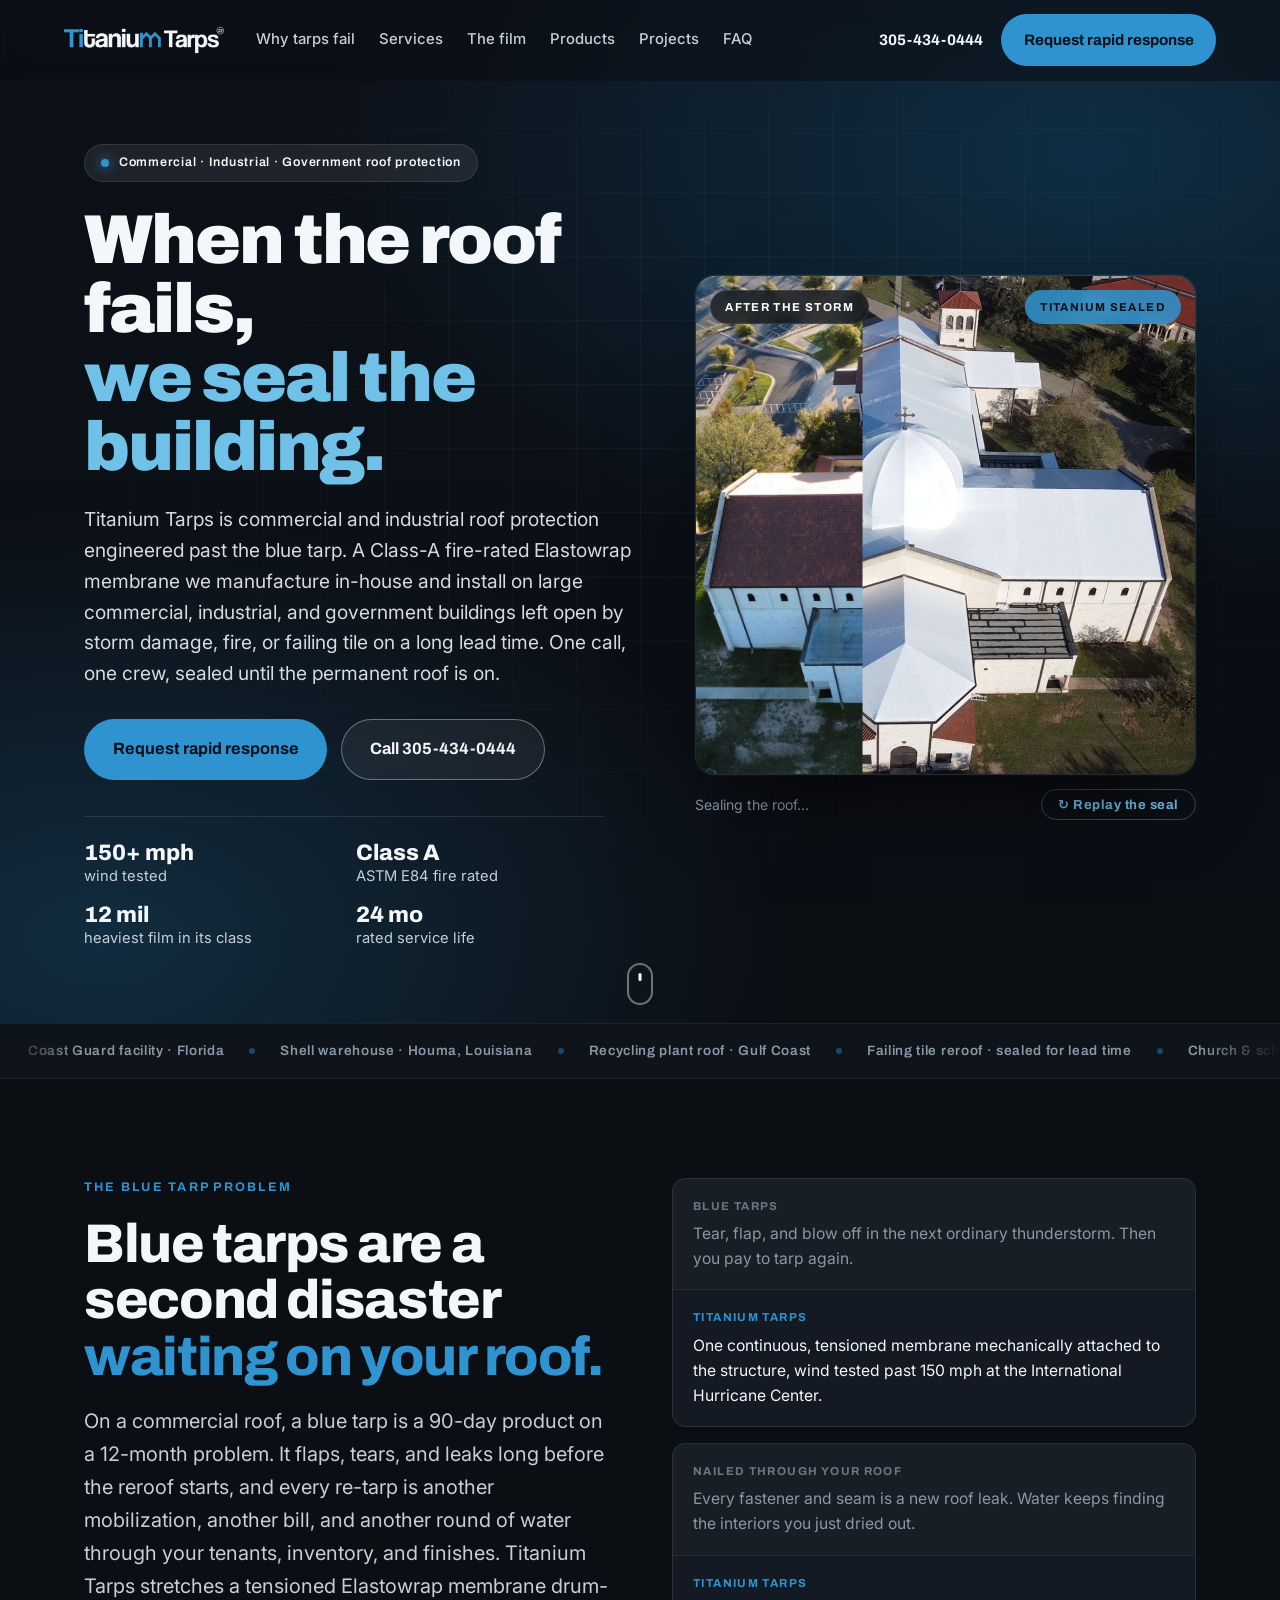
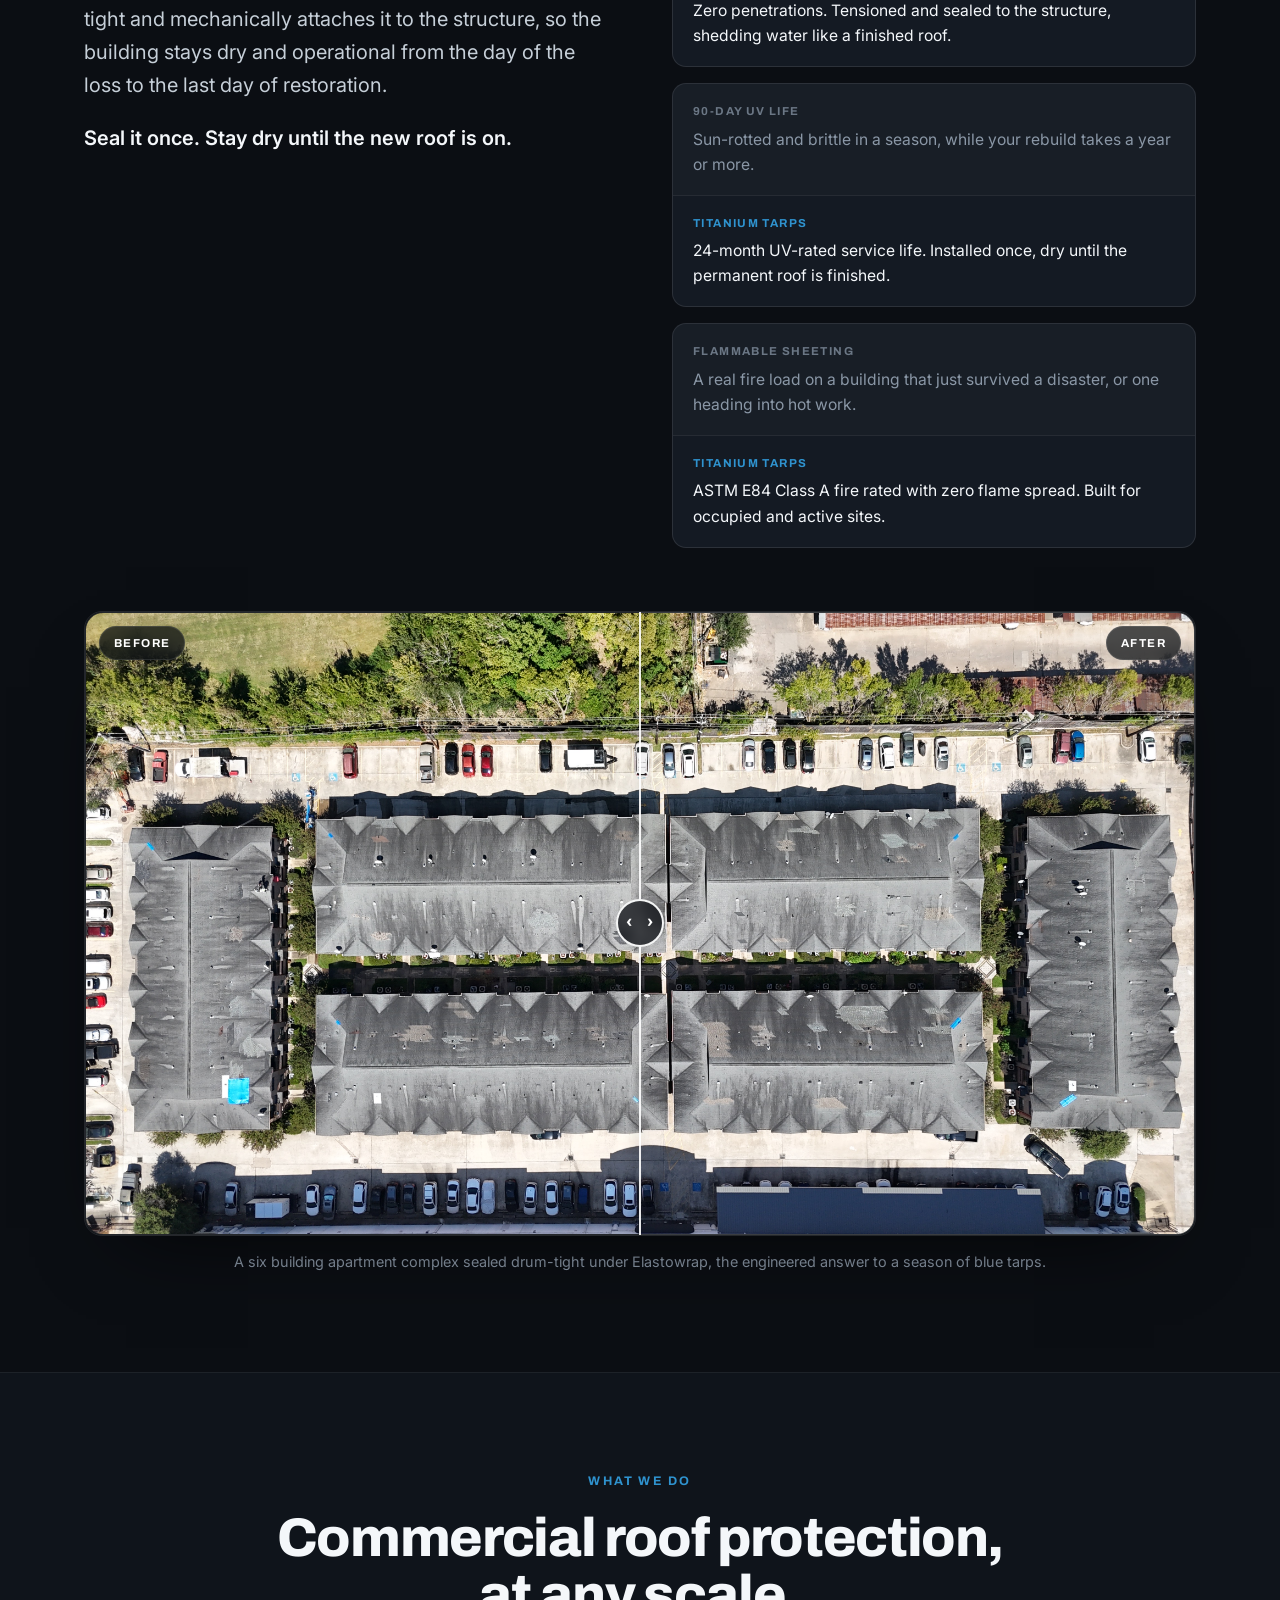
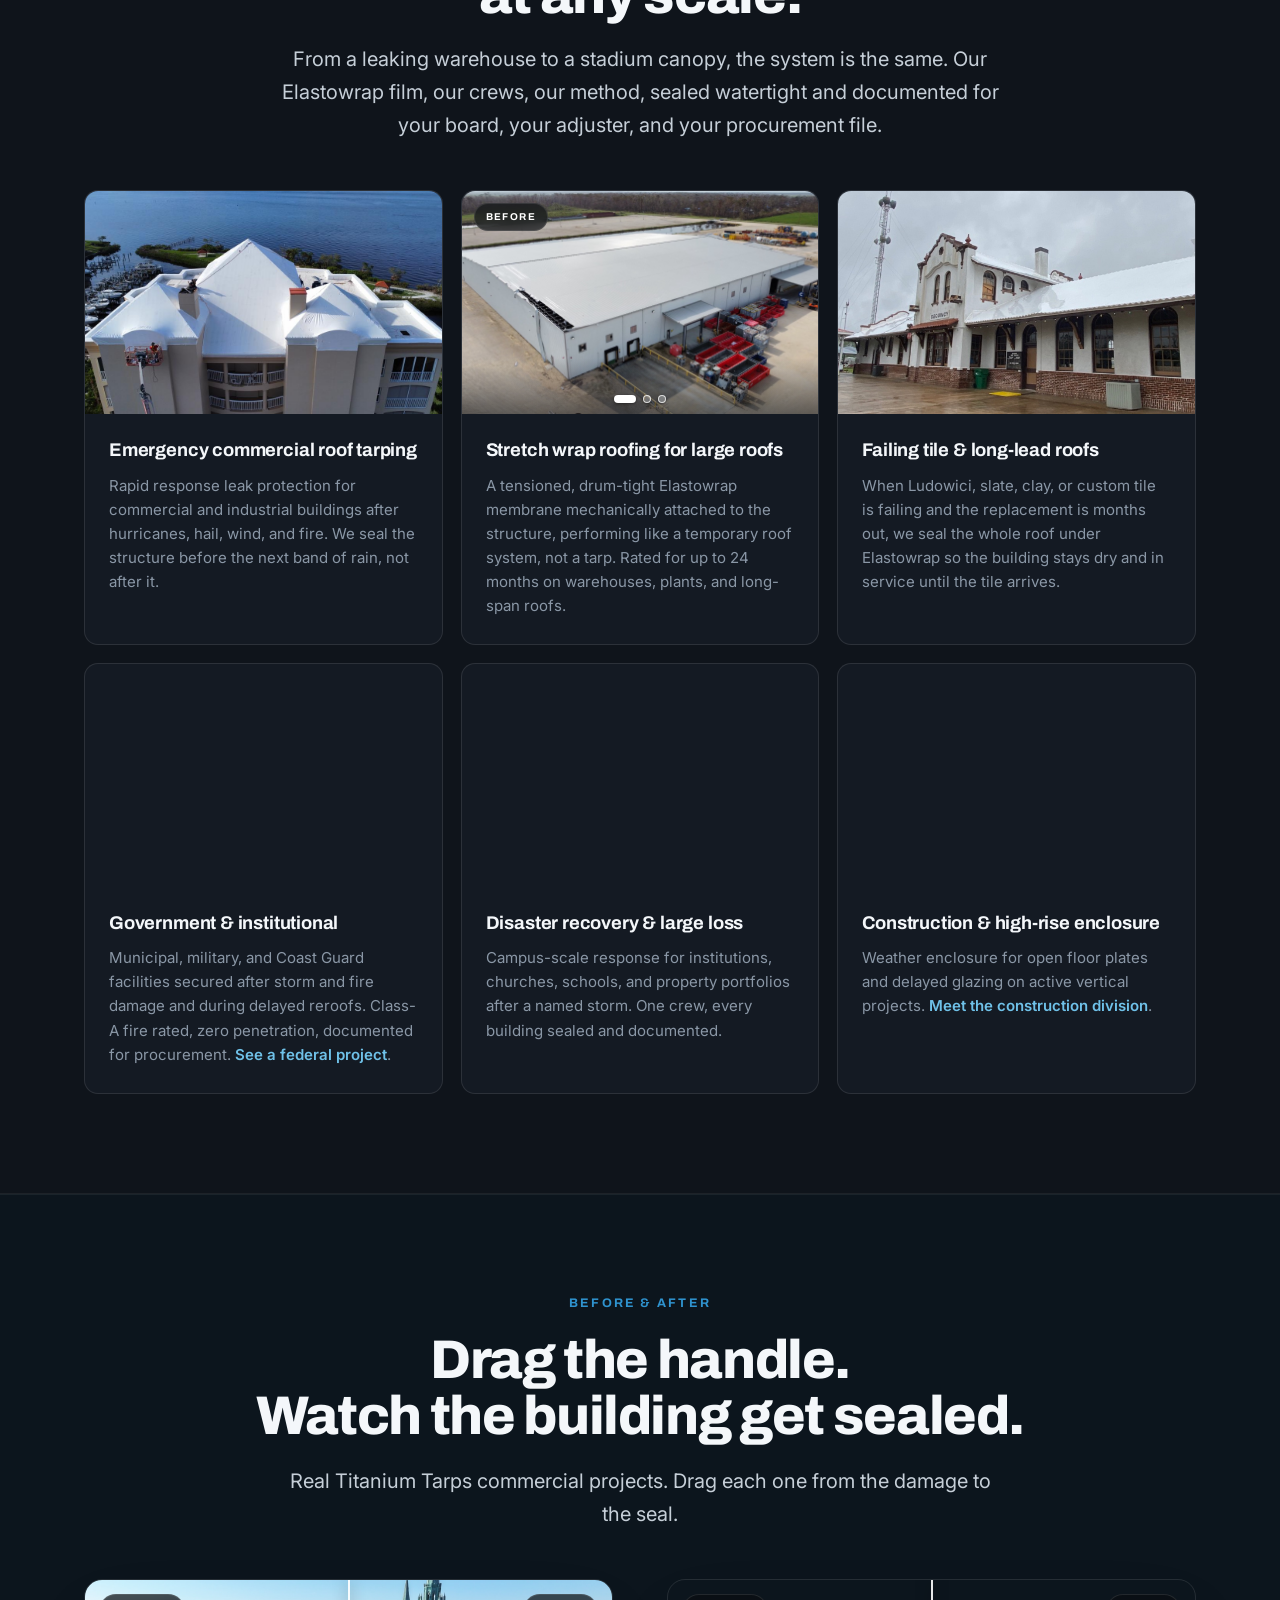
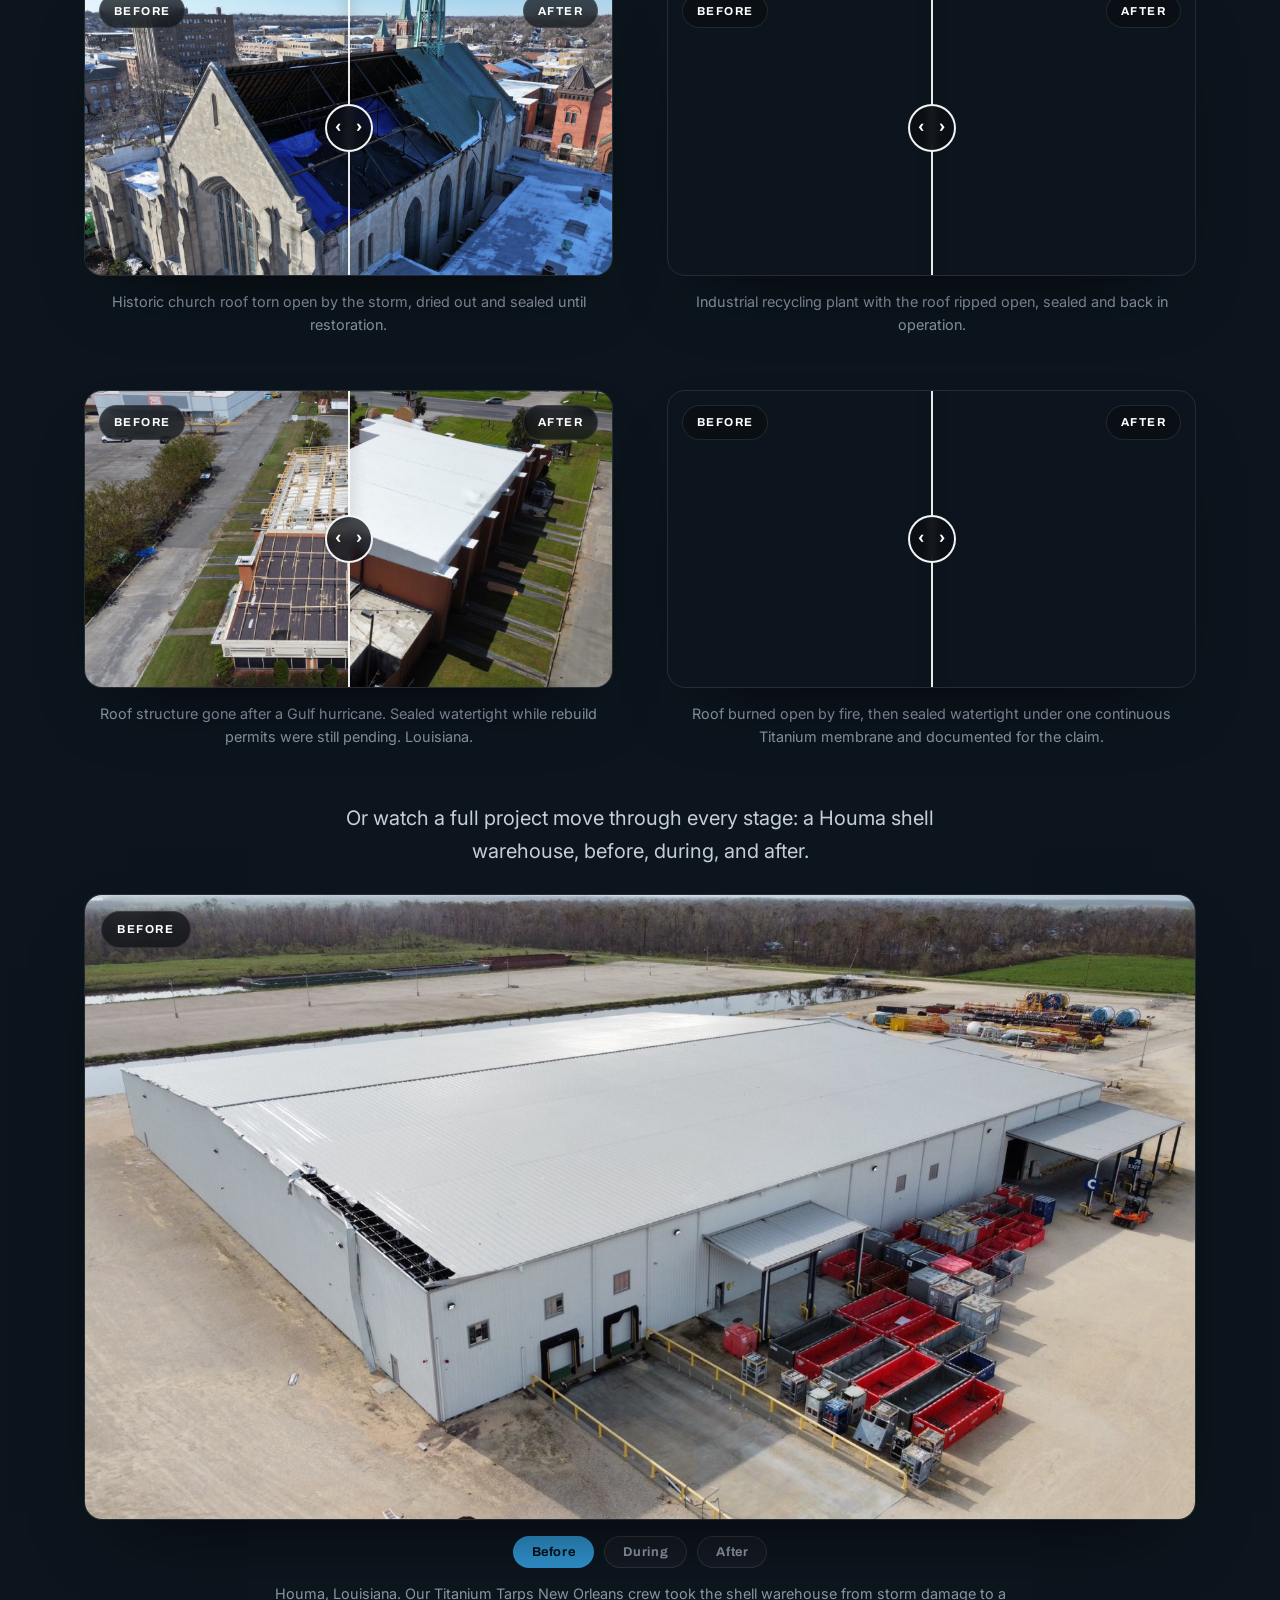
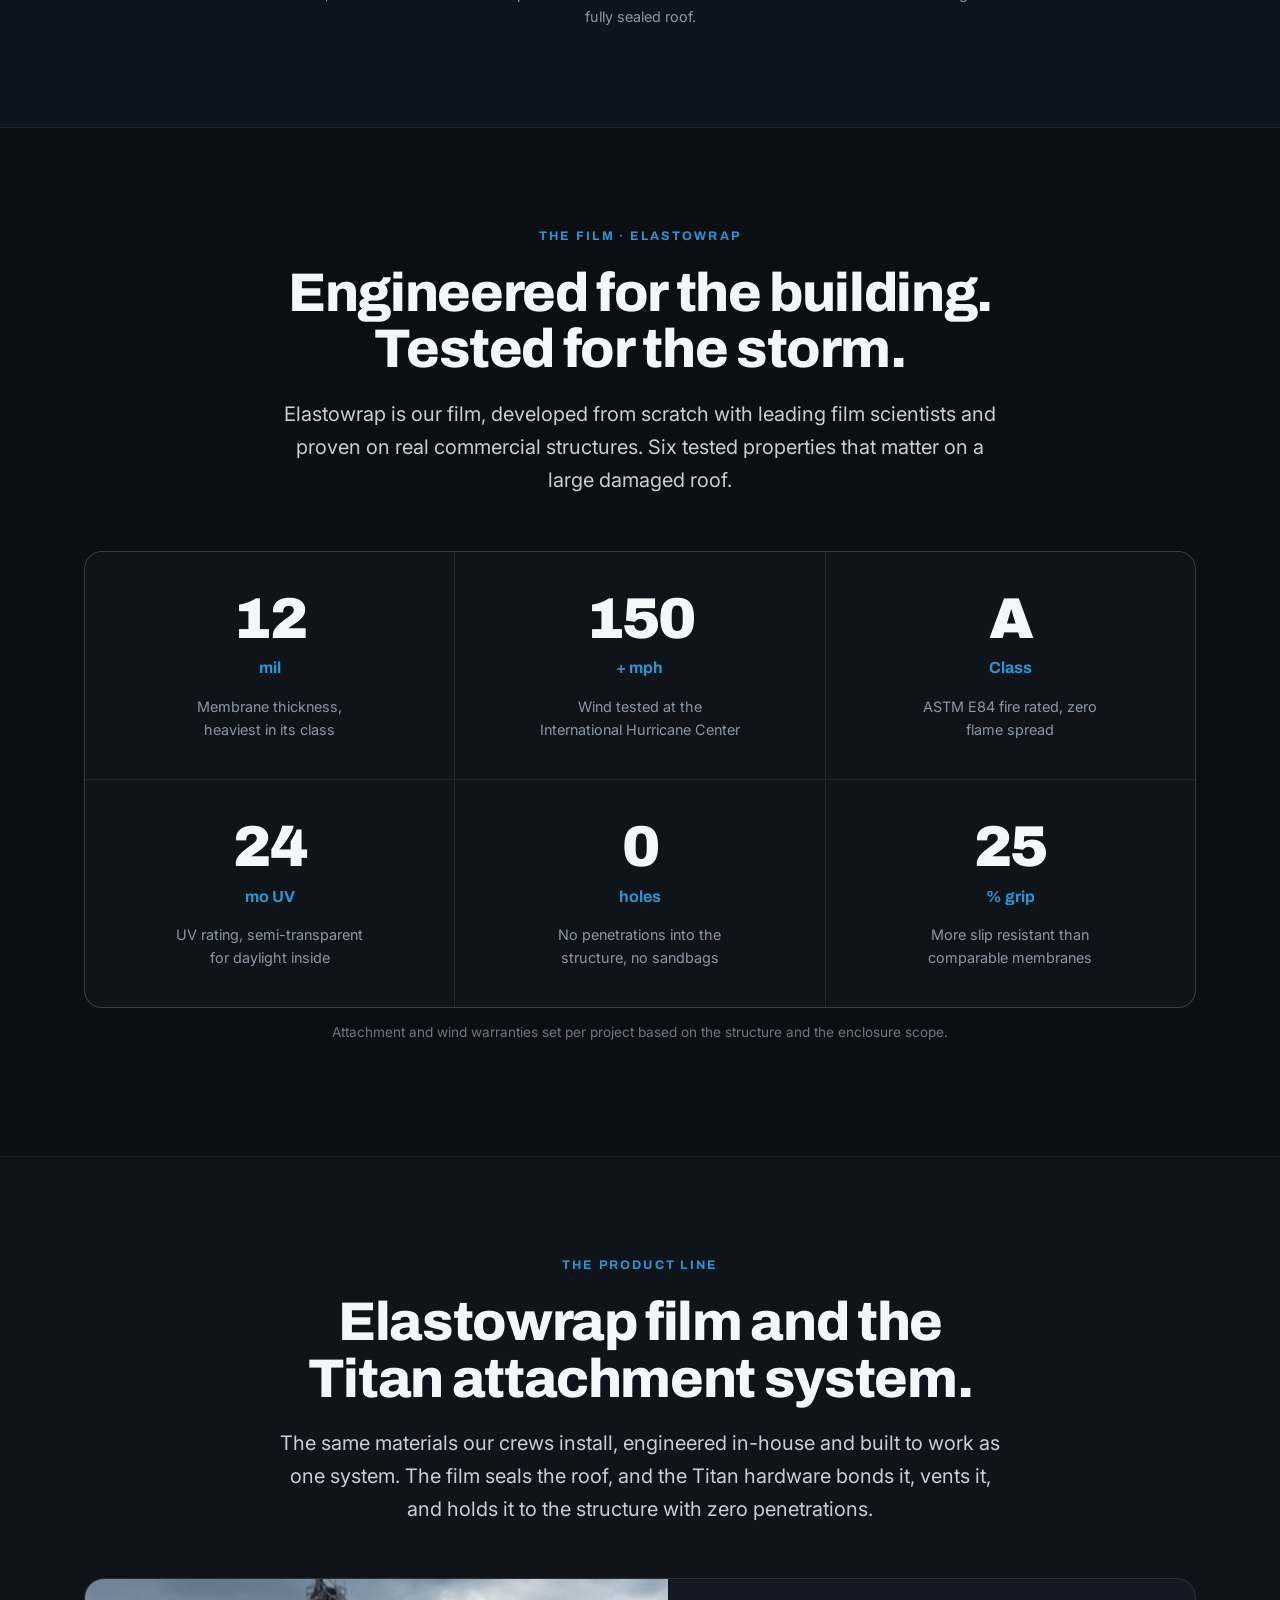
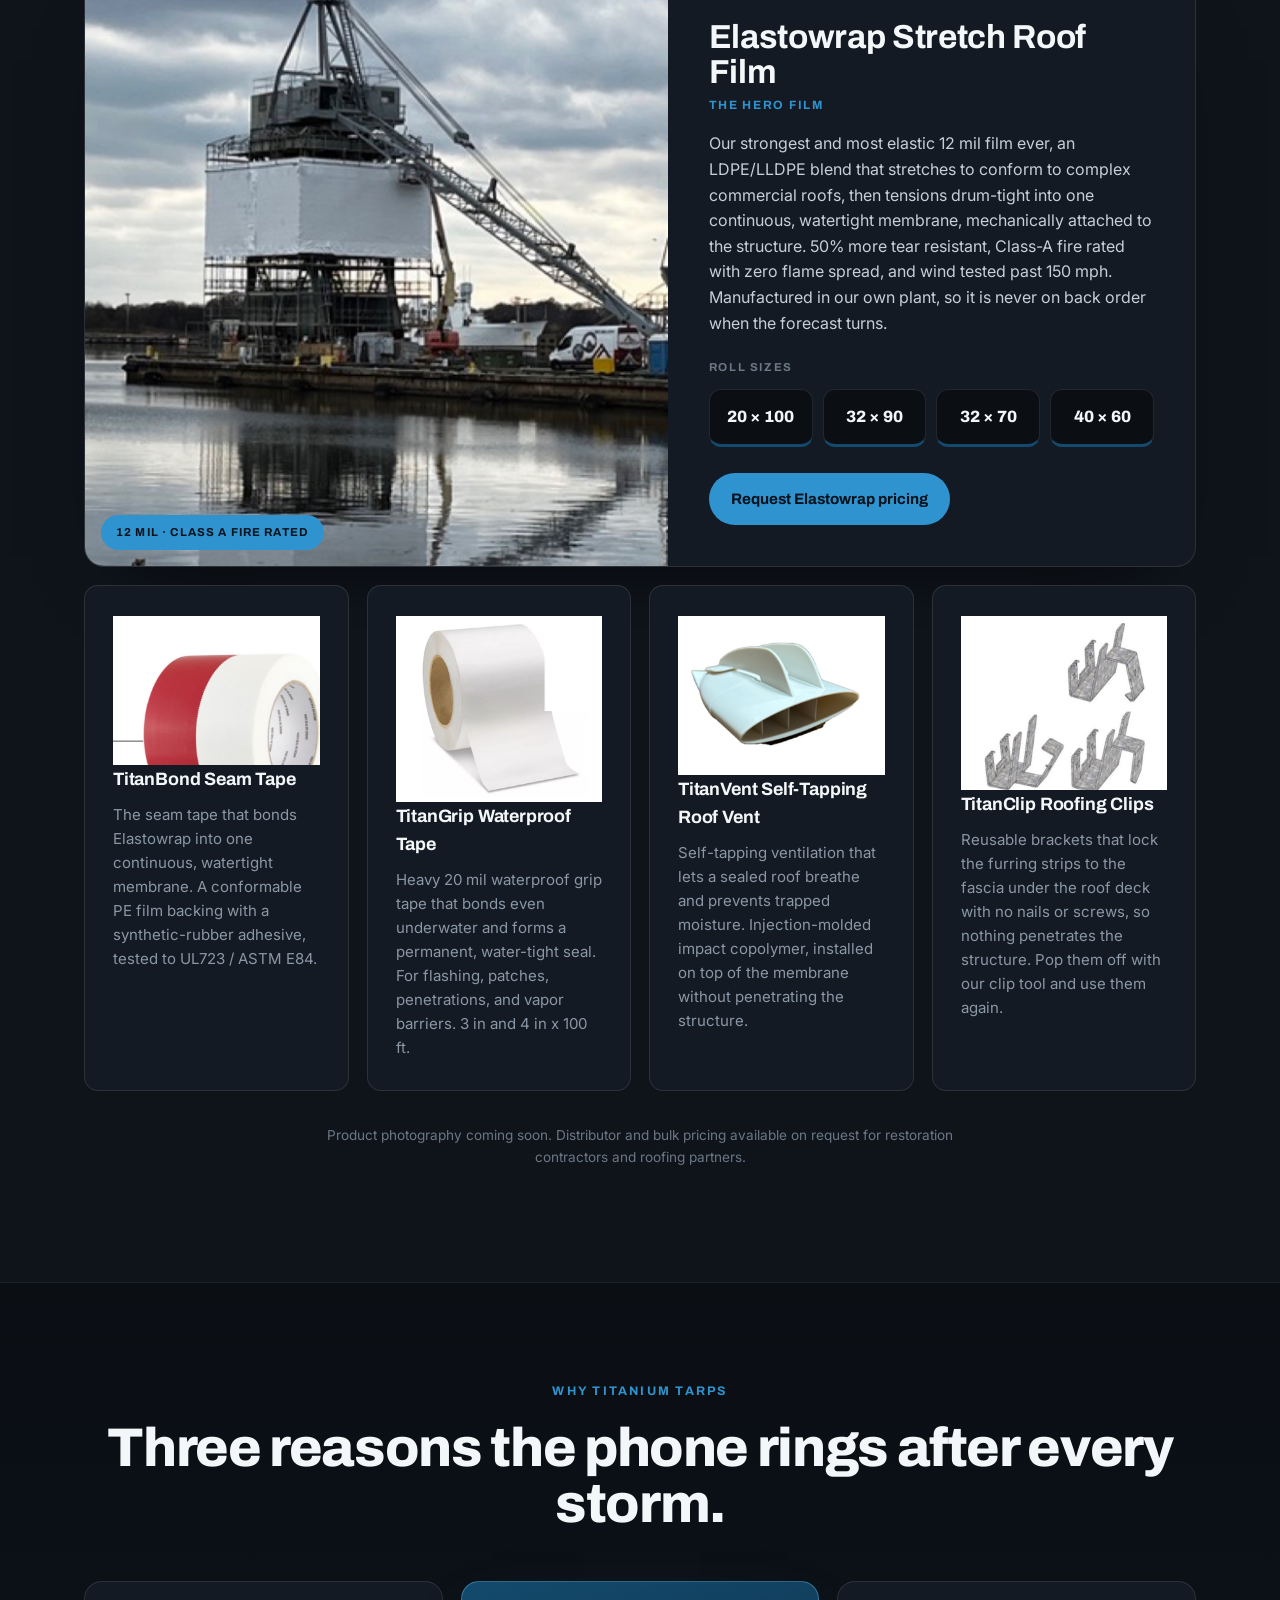
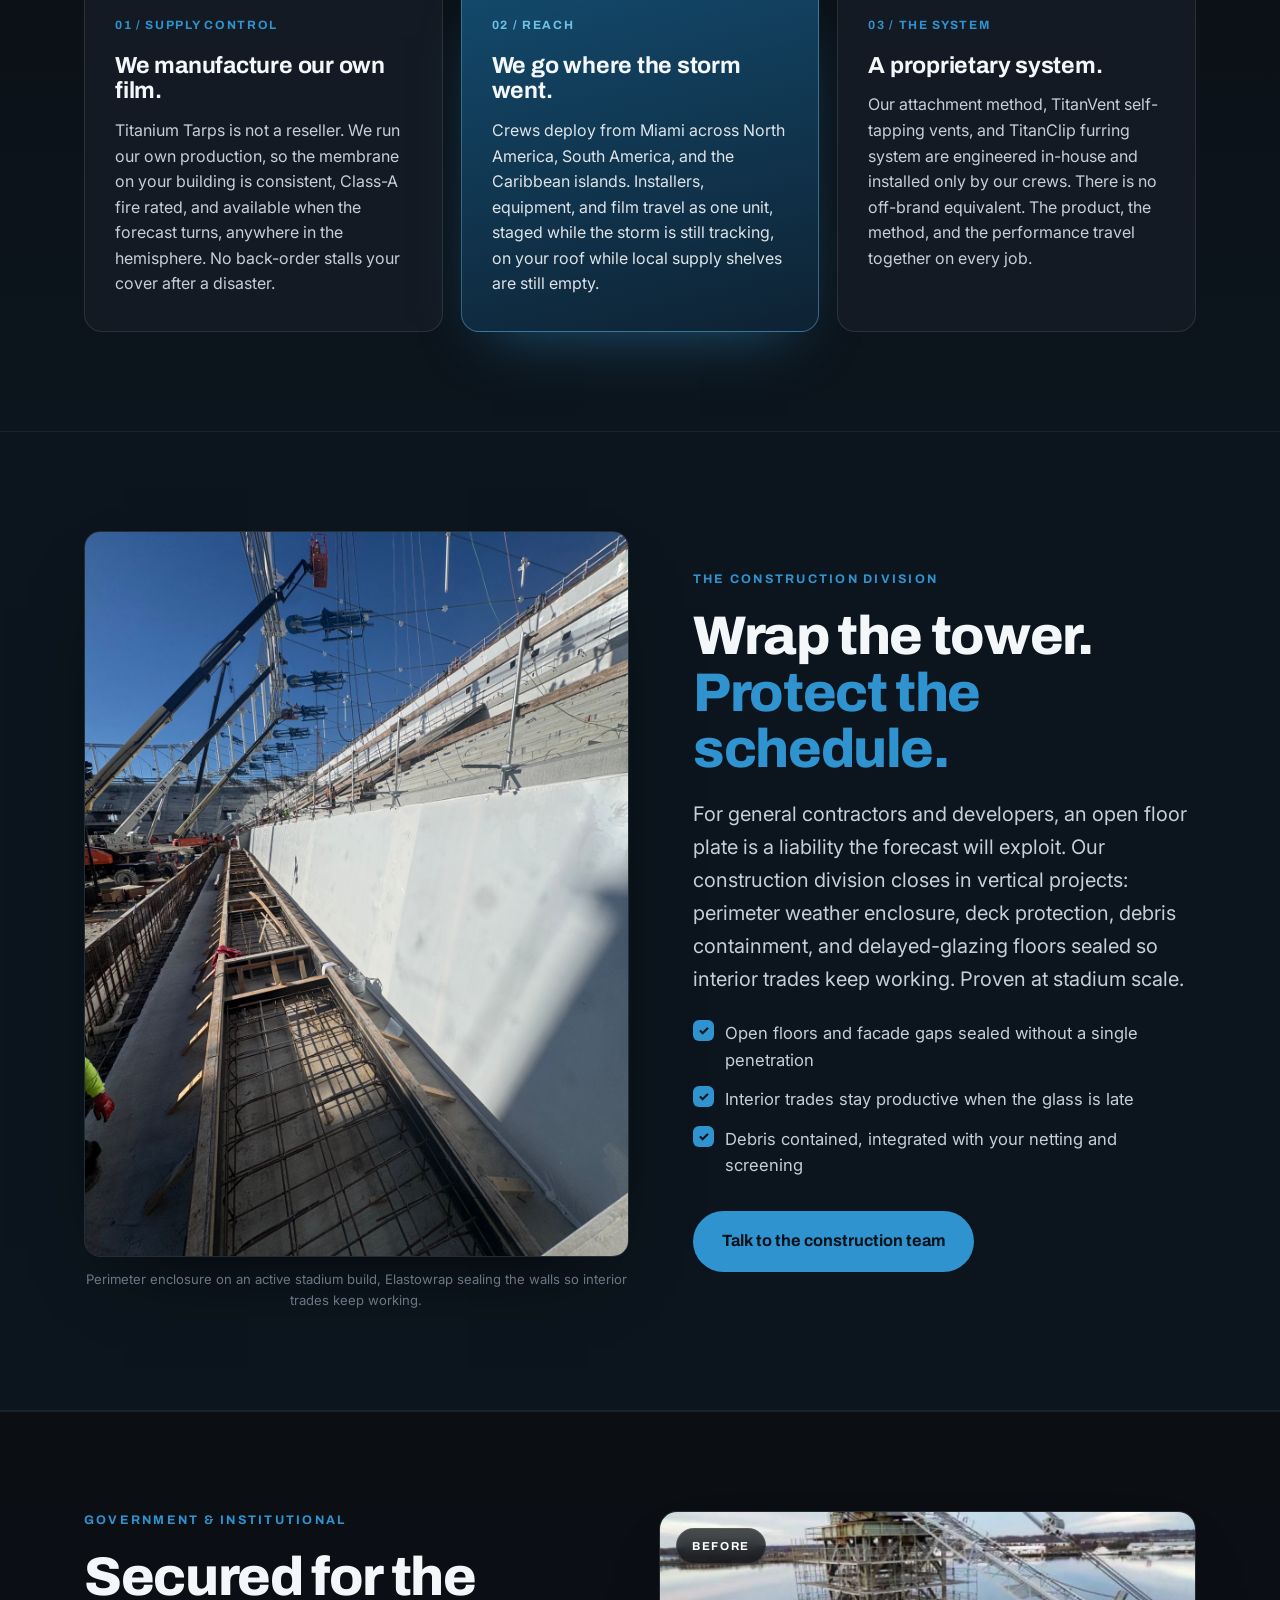
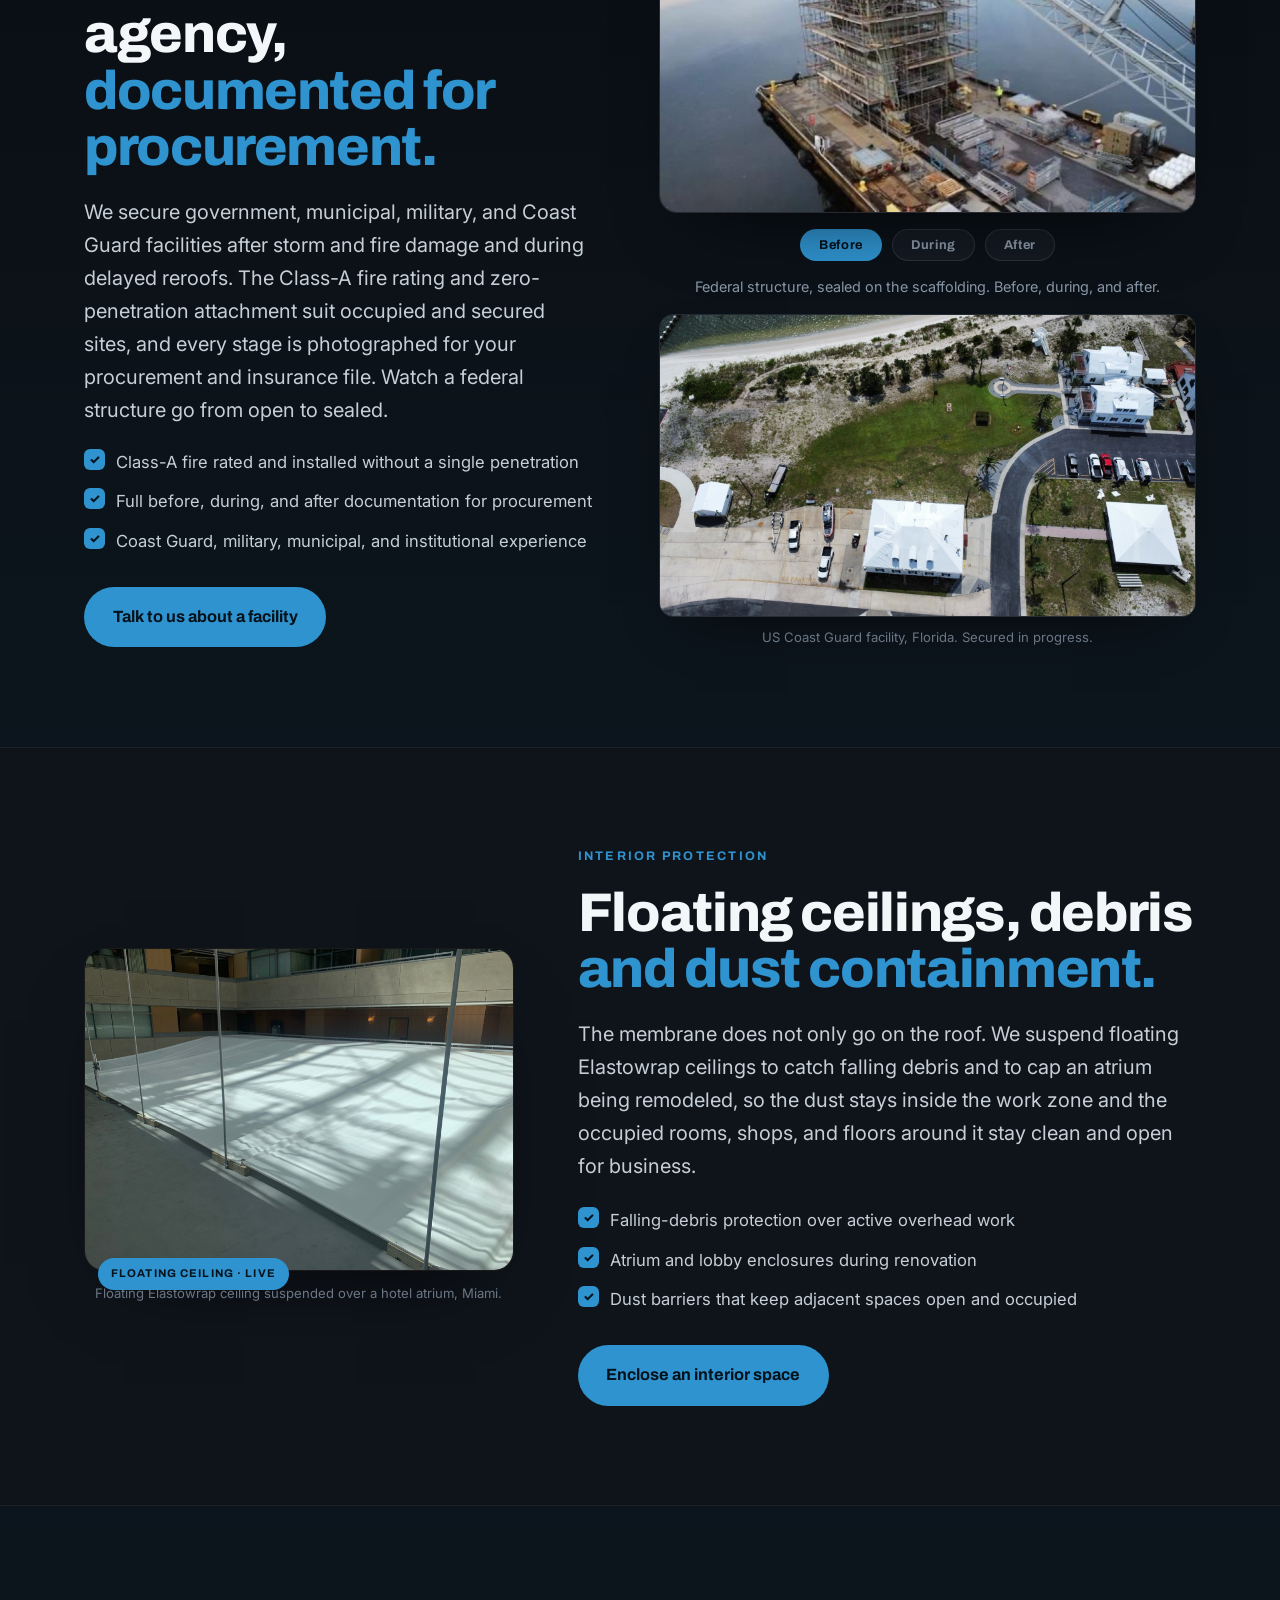
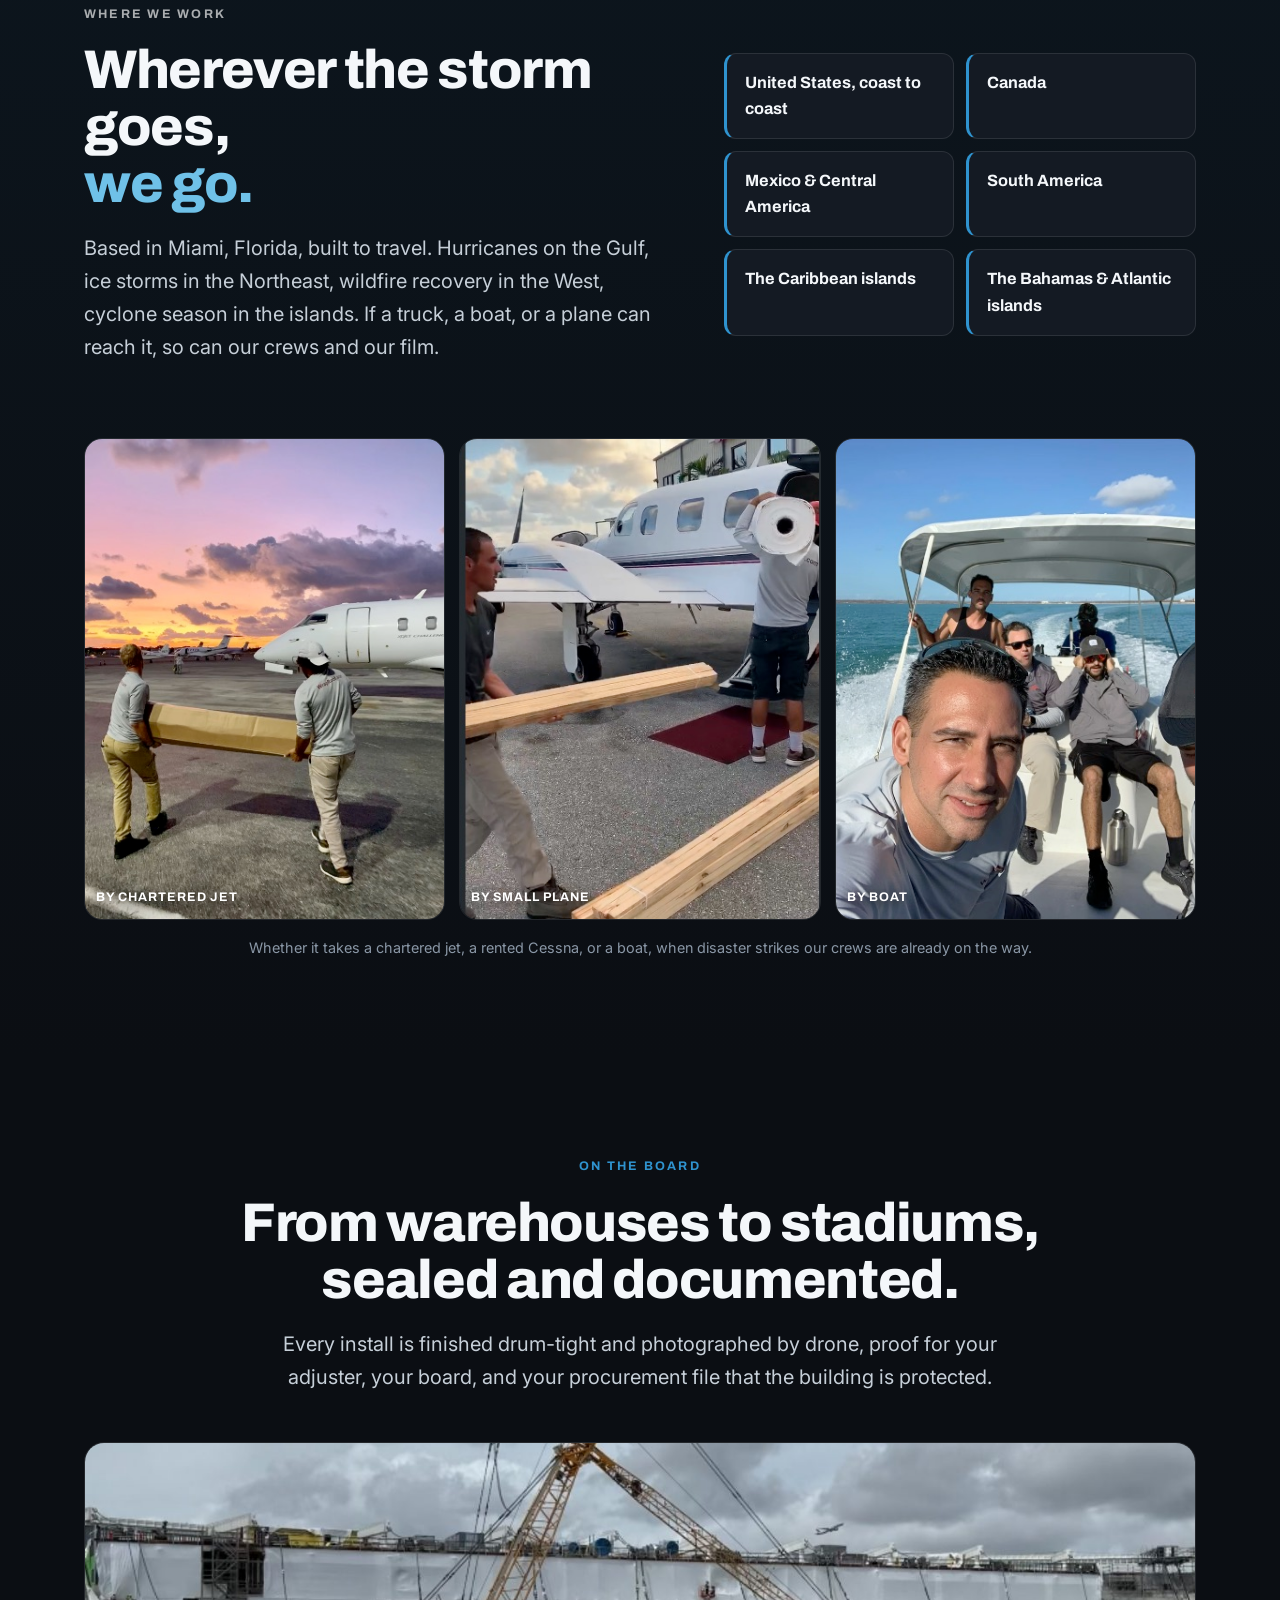
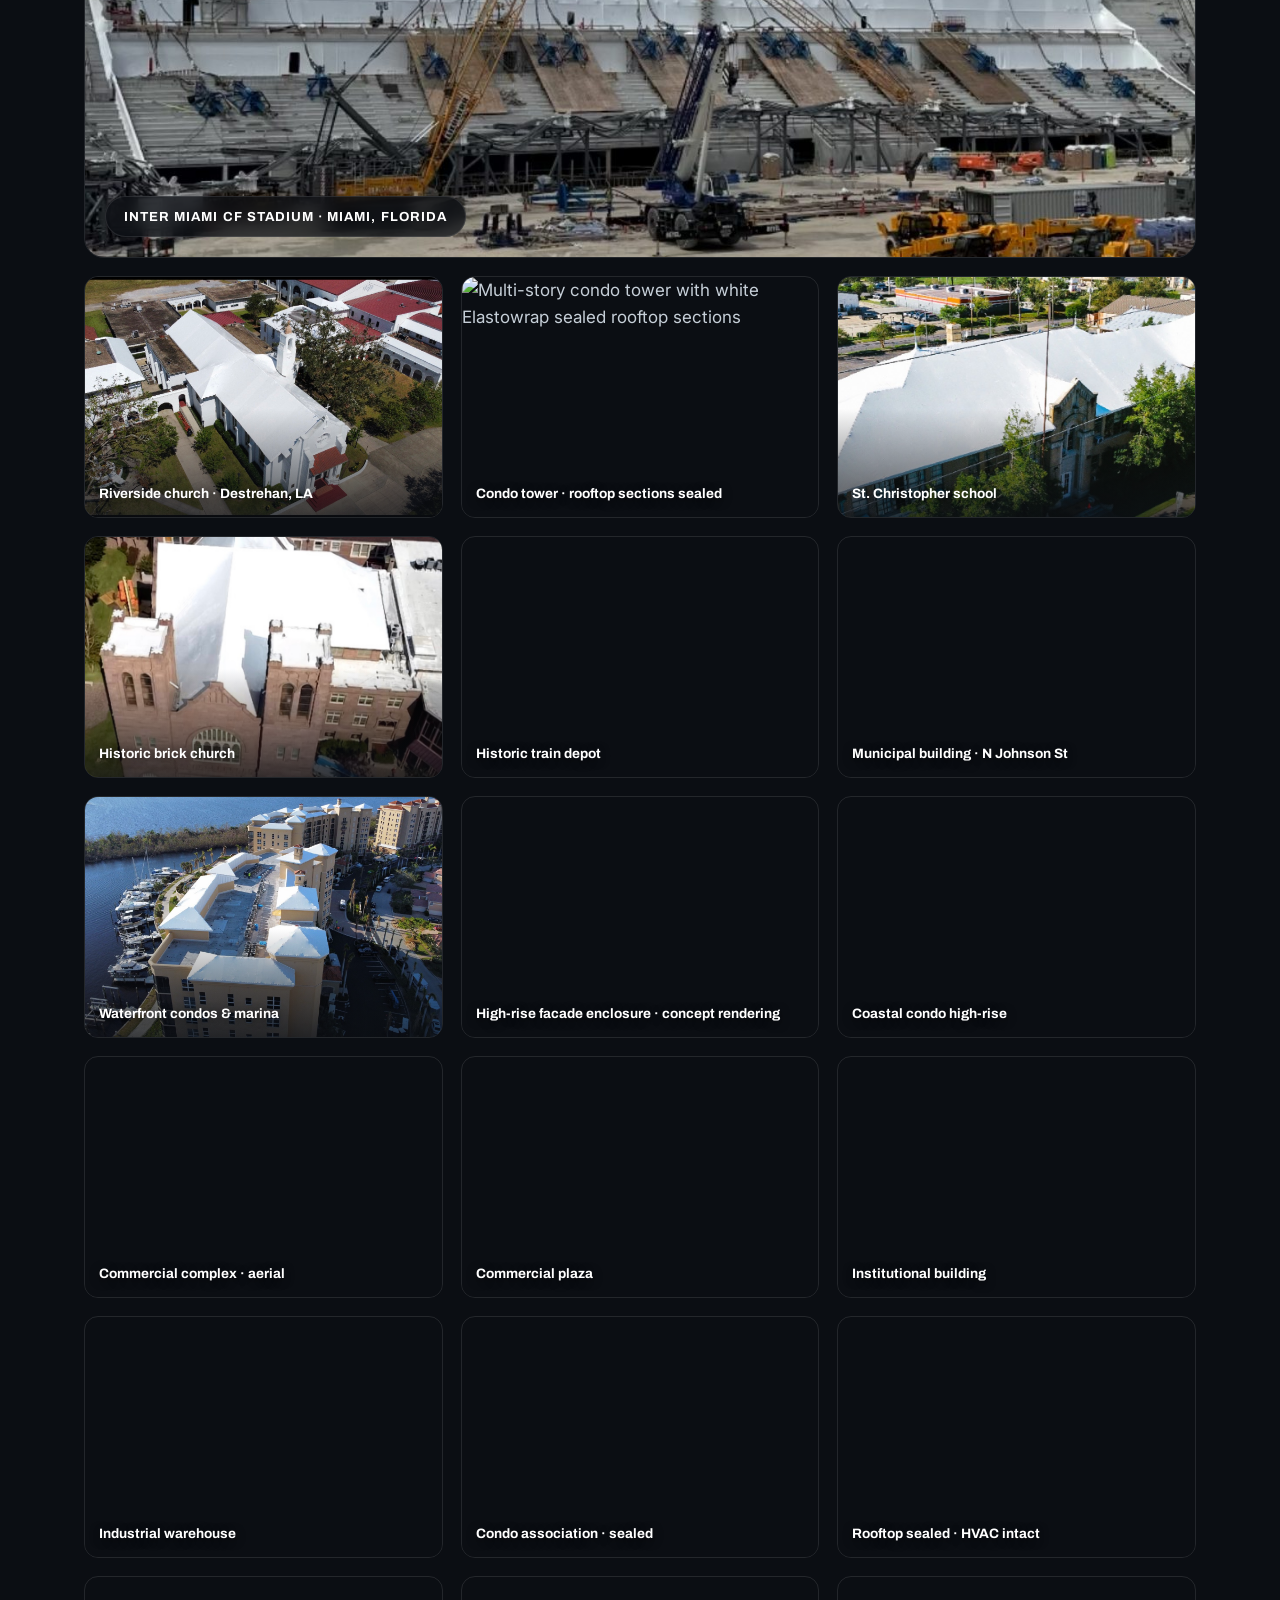
==== commit e37159c9: "Hero church swap, drag slider for blue tarps section, recycling plant photo update, St Leo added to " ====
--- a/index.html
+++ b/index.html
@@ -205,11 +205,11 @@
     <div class="hero__demo">
       <div class="seal" id="heroSeal">
         <div class="seal__frame" id="sealFrame">
-          <img class="seal__before" src="assets/img/gallery/failing-blue-tarps-commercial-roof-before.jpg"
-               alt="Commercial buildings covered in torn failing blue tarps after storm damage before Titanium Tarps emergency roof protection" width="1600" height="1600">
+          <img class="seal__before" src="assets/img/gallery/hero-church-tile-roof-before.jpg"
+               alt="Cross-shaped church building with its original tile roof before Titanium Tarps" width="1600" height="1600">
           <div class="seal__afterwrap" id="sealAfter">
-            <img class="seal__after" src="assets/img/gallery/commercial-shrink-wrap-enclosure-after.jpg"
-                 alt="The same commercial buildings sealed watertight under continuous white Titanium Tarps Elastowrap stretch wrap membranes" width="1600" height="1600">
+            <img class="seal__after" src="assets/img/gallery/hero-church-wrap-after.jpg"
+                 alt="The same church sealed watertight under a continuous white Titanium Tarps Elastowrap membrane" width="1600" height="1600">
           </div>
           <div class="seal__sheet" id="sealSheet" aria-hidden="true"></div>
           <div class="seal__film" id="sealFilm" aria-hidden="true"></div>
@@ -290,9 +290,15 @@
   </div>
 
   <figure class="proof container">
-    <img src="assets/img/gallery/large-white-roof-aerial.jpg"
-         alt="A large commercial roof sealed drum-tight under a white Titanium Tarps Elastowrap membrane" width="1600" height="900" loading="lazy" decoding="async">
-    <figcaption>One commercial roof sealed drum-tight under Elastowrap, the engineered answer to a season of blue tarps.</figcaption>
+    <div class="ba" data-ba>
+      <img class="ba__before" src="assets/img/gallery/six-building-apartments-before.jpg" alt="Six building apartment complex with dark aging roofs before Titanium Tarps" width="1600" height="900" loading="lazy" decoding="async">
+      <div class="ba__afterwrap"><img class="ba__after" src="assets/img/gallery/six-building-apartments-after.jpg" alt="The same six building apartment complex sealed drum-tight under white Titanium Tarps Elastowrap roofs" width="1600" height="900" loading="lazy" decoding="async"></div>
+      <div class="ba__handle" aria-hidden="true"><span>&#8249;</span><span>&#8250;</span></div>
+      <span class="ba__tag ba__tag--before">Before</span>
+      <span class="ba__tag ba__tag--after">After</span>
+      <input class="ba__range" type="range" min="0" max="100" value="50" step="0.1" aria-label="Compare six building apartment complex roof before and after">
+    </div>
+    <figcaption>A six building apartment complex sealed drum-tight under Elastowrap, the engineered answer to a season of blue tarps.</figcaption>
   </figure>
 </section>
 
@@ -390,8 +396,8 @@
 
       <figure class="ba-item">
         <div class="ba" data-ba>
-          <img class="ba__before" src="assets/img/gallery/recycle-plant-before.jpg" alt="Industrial recycling plant with its roof structure torn open by a hurricane" width="1600" height="900" loading="lazy" decoding="async">
-          <div class="ba__afterwrap"><img class="ba__after" src="assets/img/gallery/recycle-plant-after.jpg" alt="The same industrial plant sealed under a white Elastowrap membrane" width="1600" height="900" loading="lazy" decoding="async"></div>
+          <img class="ba__before" src="assets/img/gallery/recycle-plant-before-v2.jpg" alt="Industrial recycling plant with its roof structure torn open, crane on site" width="1600" height="900" loading="lazy" decoding="async">
+          <div class="ba__afterwrap"><img class="ba__after" src="assets/img/gallery/recycle-plant-after-v2.jpg" alt="The same industrial recycling plant roof sealed under a white Elastowrap membrane" width="1600" height="900" loading="lazy" decoding="async"></div>
           <div class="ba__handle" aria-hidden="true"><span>&#8249;</span><span>&#8250;</span></div>
           <span class="ba__tag ba__tag--before">Before</span>
           <span class="ba__tag ba__tag--after">After</span>
@@ -799,6 +805,7 @@
       <p class="eyebrow eyebrow--blue">Questions we get after every storm</p>
       <h2 class="h-display">Commercial roofs, failing tile,<br><span class="text-blue">and straight answers.</span></h2>
       <p class="lead">If your question is urgent, skip the reading. Call <a class="faq__call" href="tel:+13054340444">305-434-0444</a>.</p>
+      <img class="faq__media" src="assets/img/gallery/st-leo-church.jpg" alt="St. Leo church with a white Elastowrap sealed roof" loading="lazy" decoding="async">
     </div>
     <div class="faq__list">
       <details class="qa" open>
--- a/css/site.css
+++ b/css/site.css
@@ -424,6 +424,7 @@
 .faq__inner > div:first-child{ position:sticky; top:96px; }
 .faq__call{ color:var(--blue-light); font-weight:700; }
 .faq__call:hover{ text-decoration:underline; }
+.faq__media{ margin-top:clamp(28px, 5vh, 48px); width:100%; border-radius:18px; border:1px solid var(--line); box-shadow:0 34px 80px -42px rgba(0,0,0,.85); }
 .faq__list{ display:flex; flex-direction:column; gap:12px; }
 .qa{ background:var(--panel); border:1px solid var(--line); border-radius:var(--radius); overflow:hidden; }
 .qa[open]{ border-color:rgba(47,147,207,.45); }
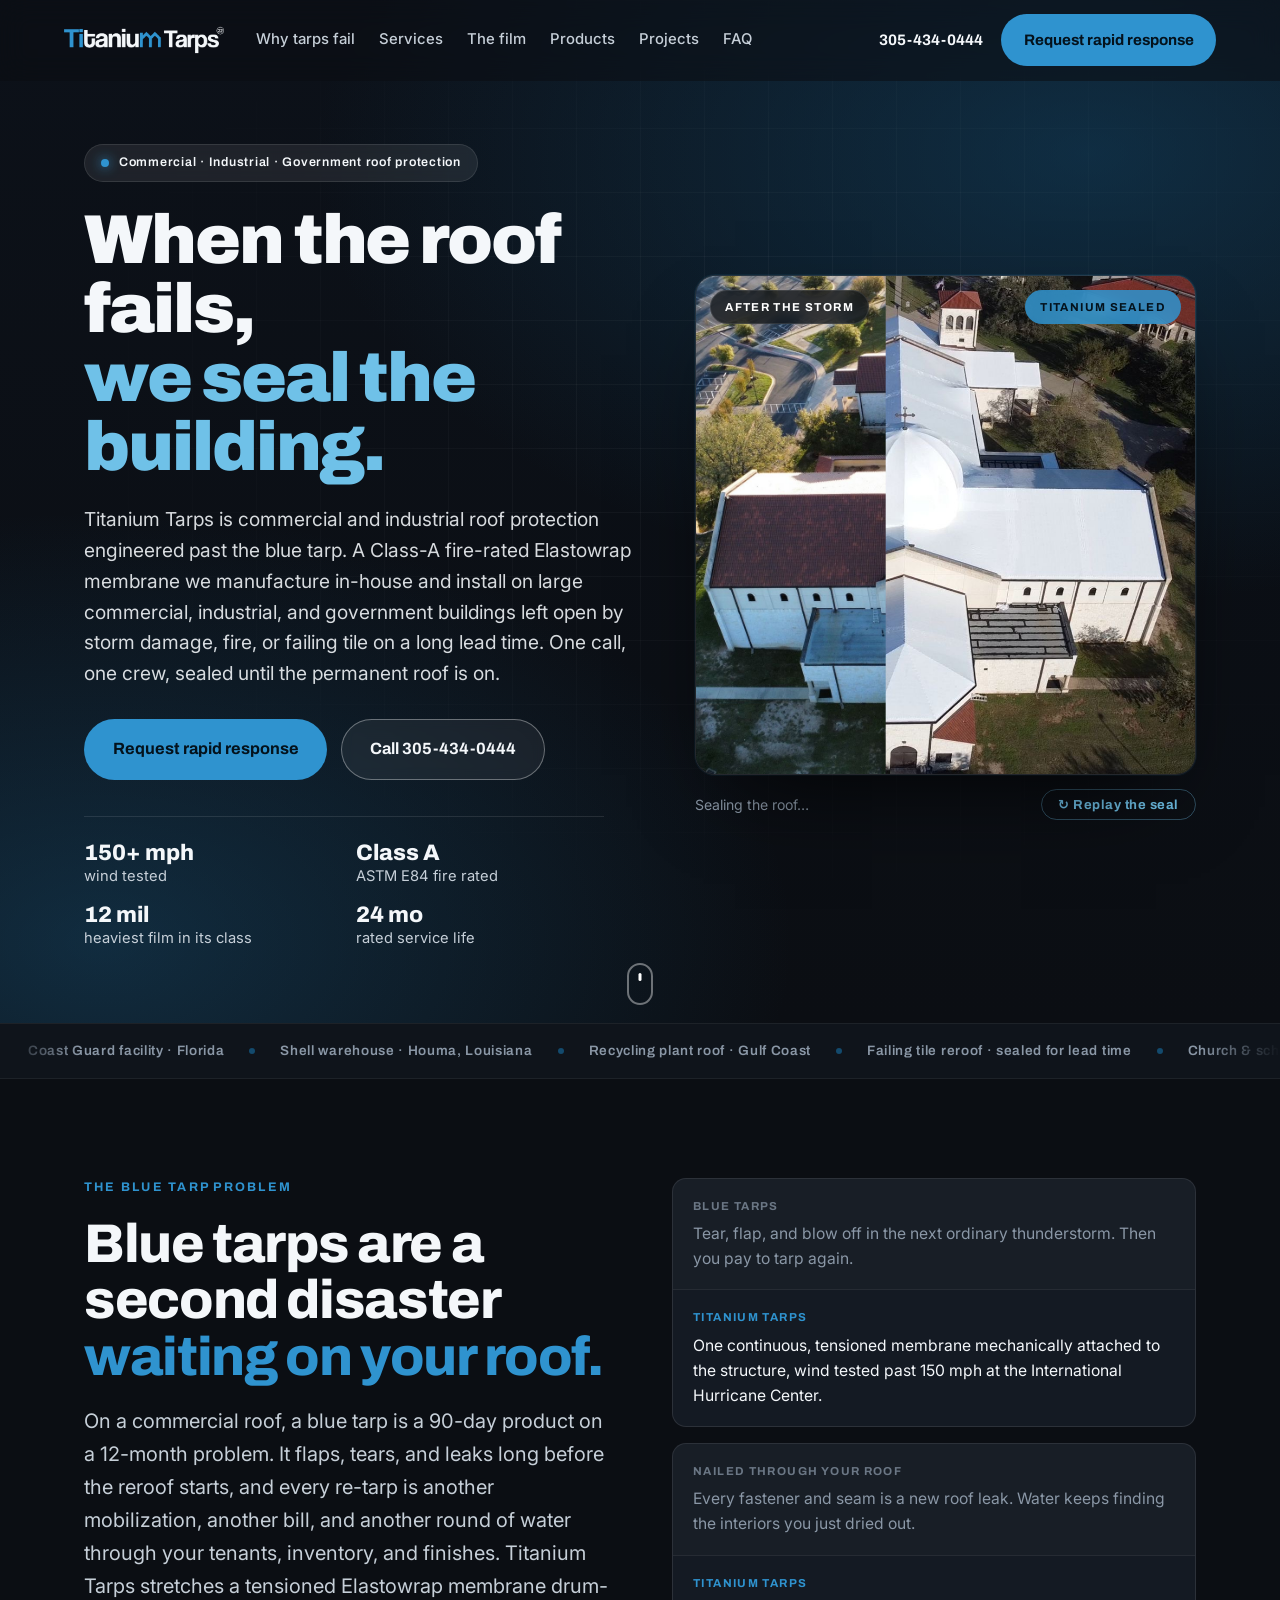
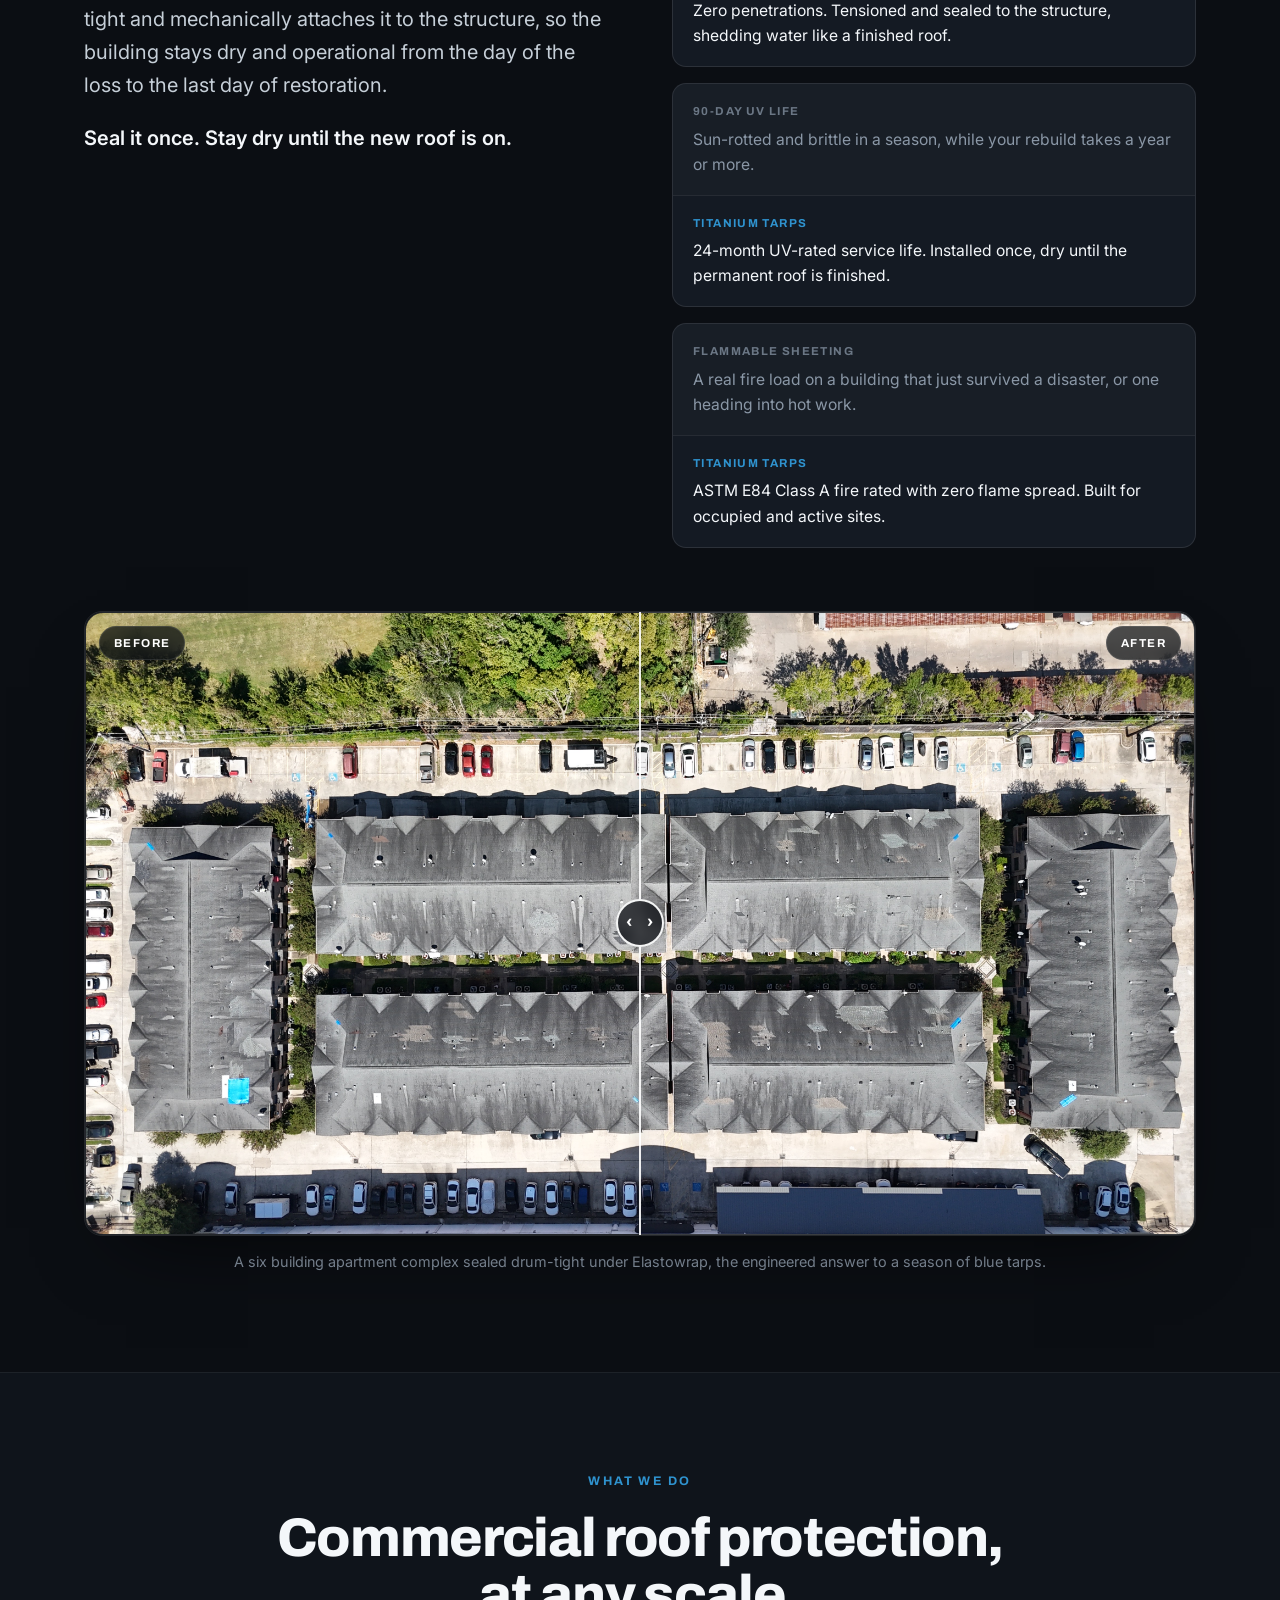
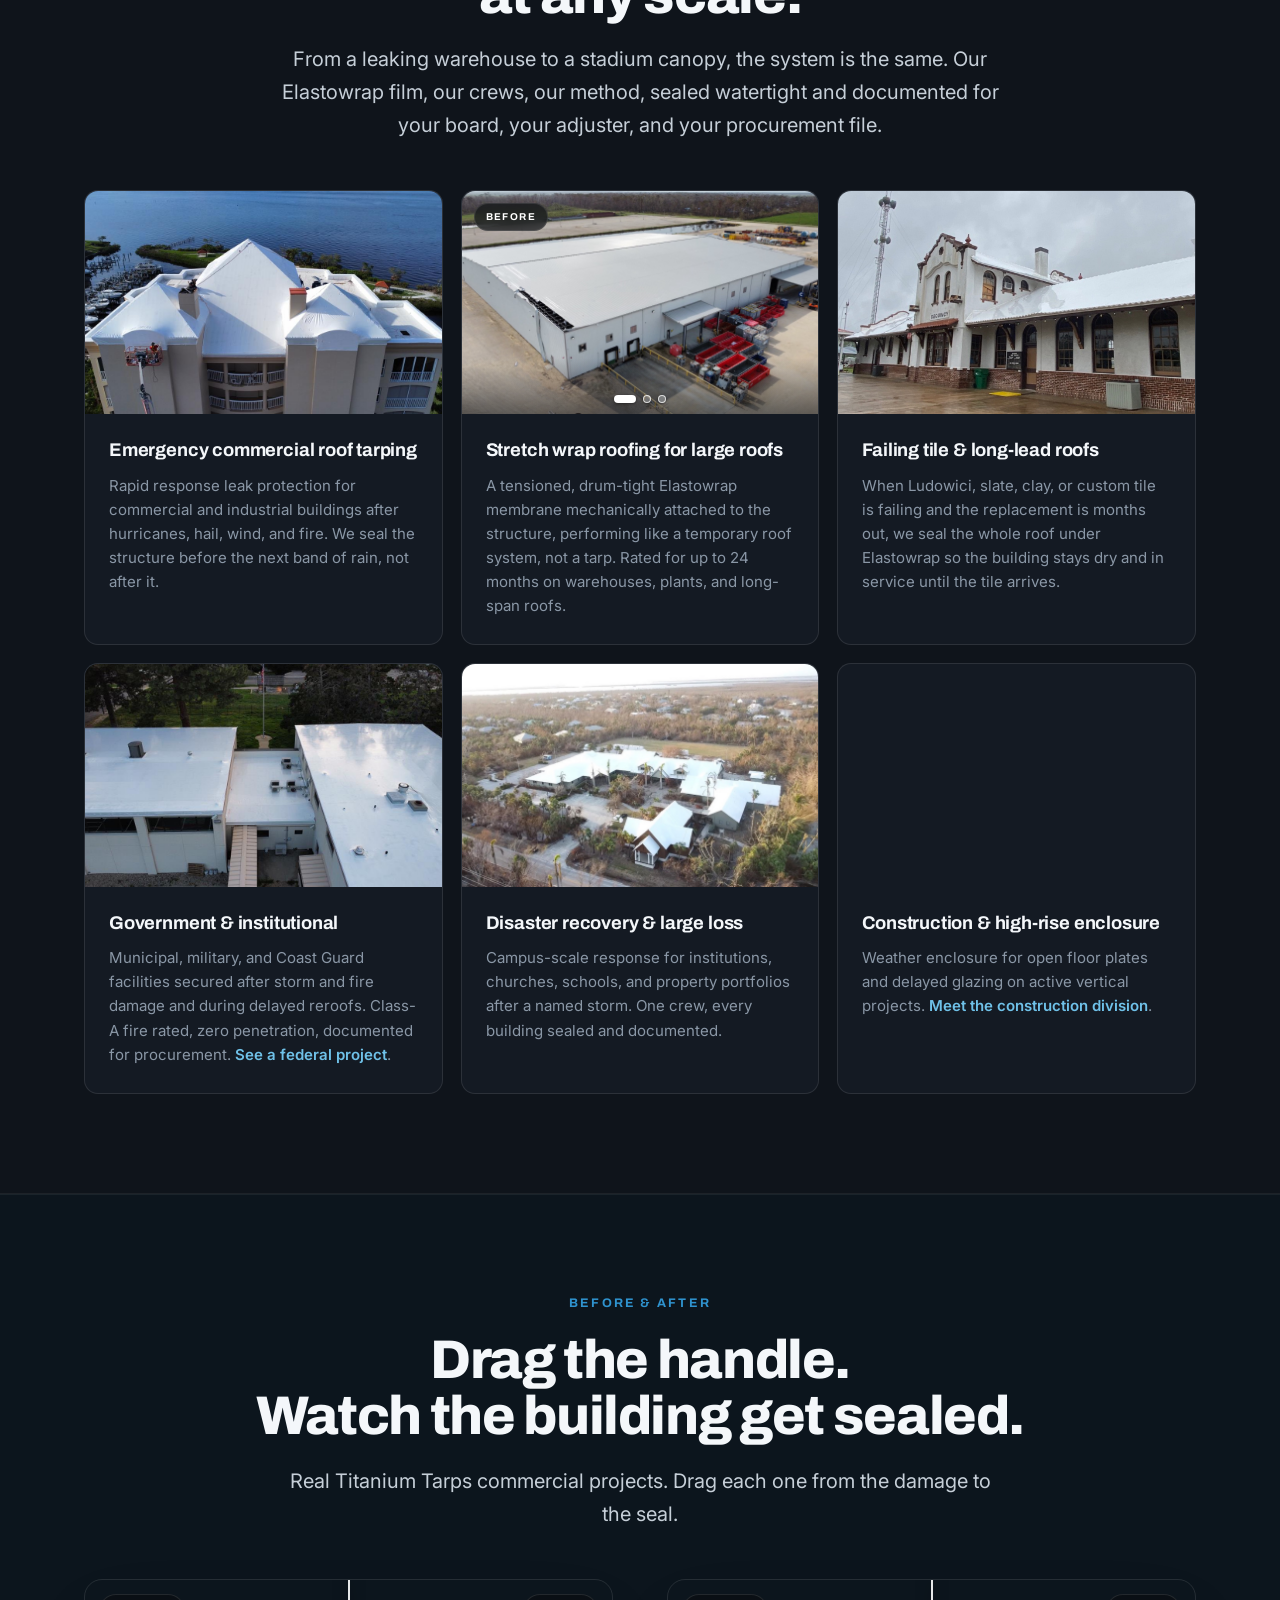
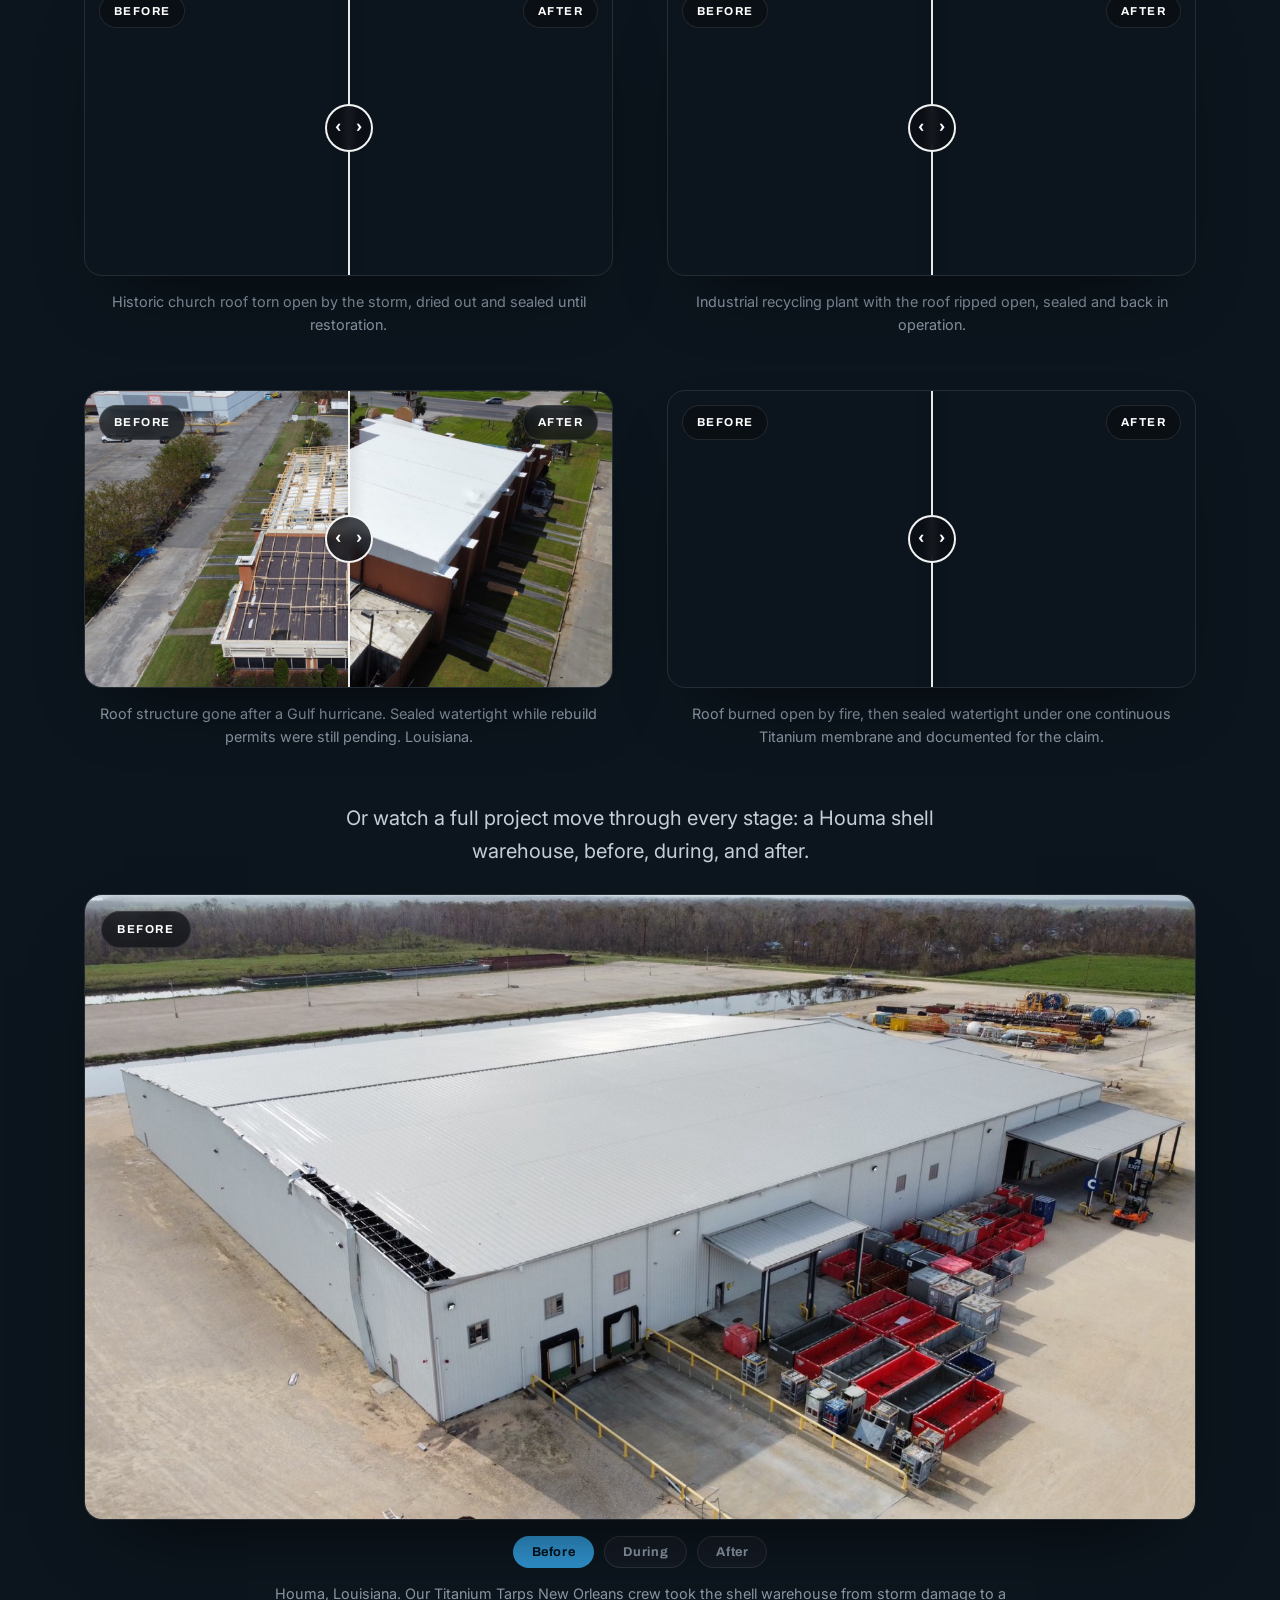
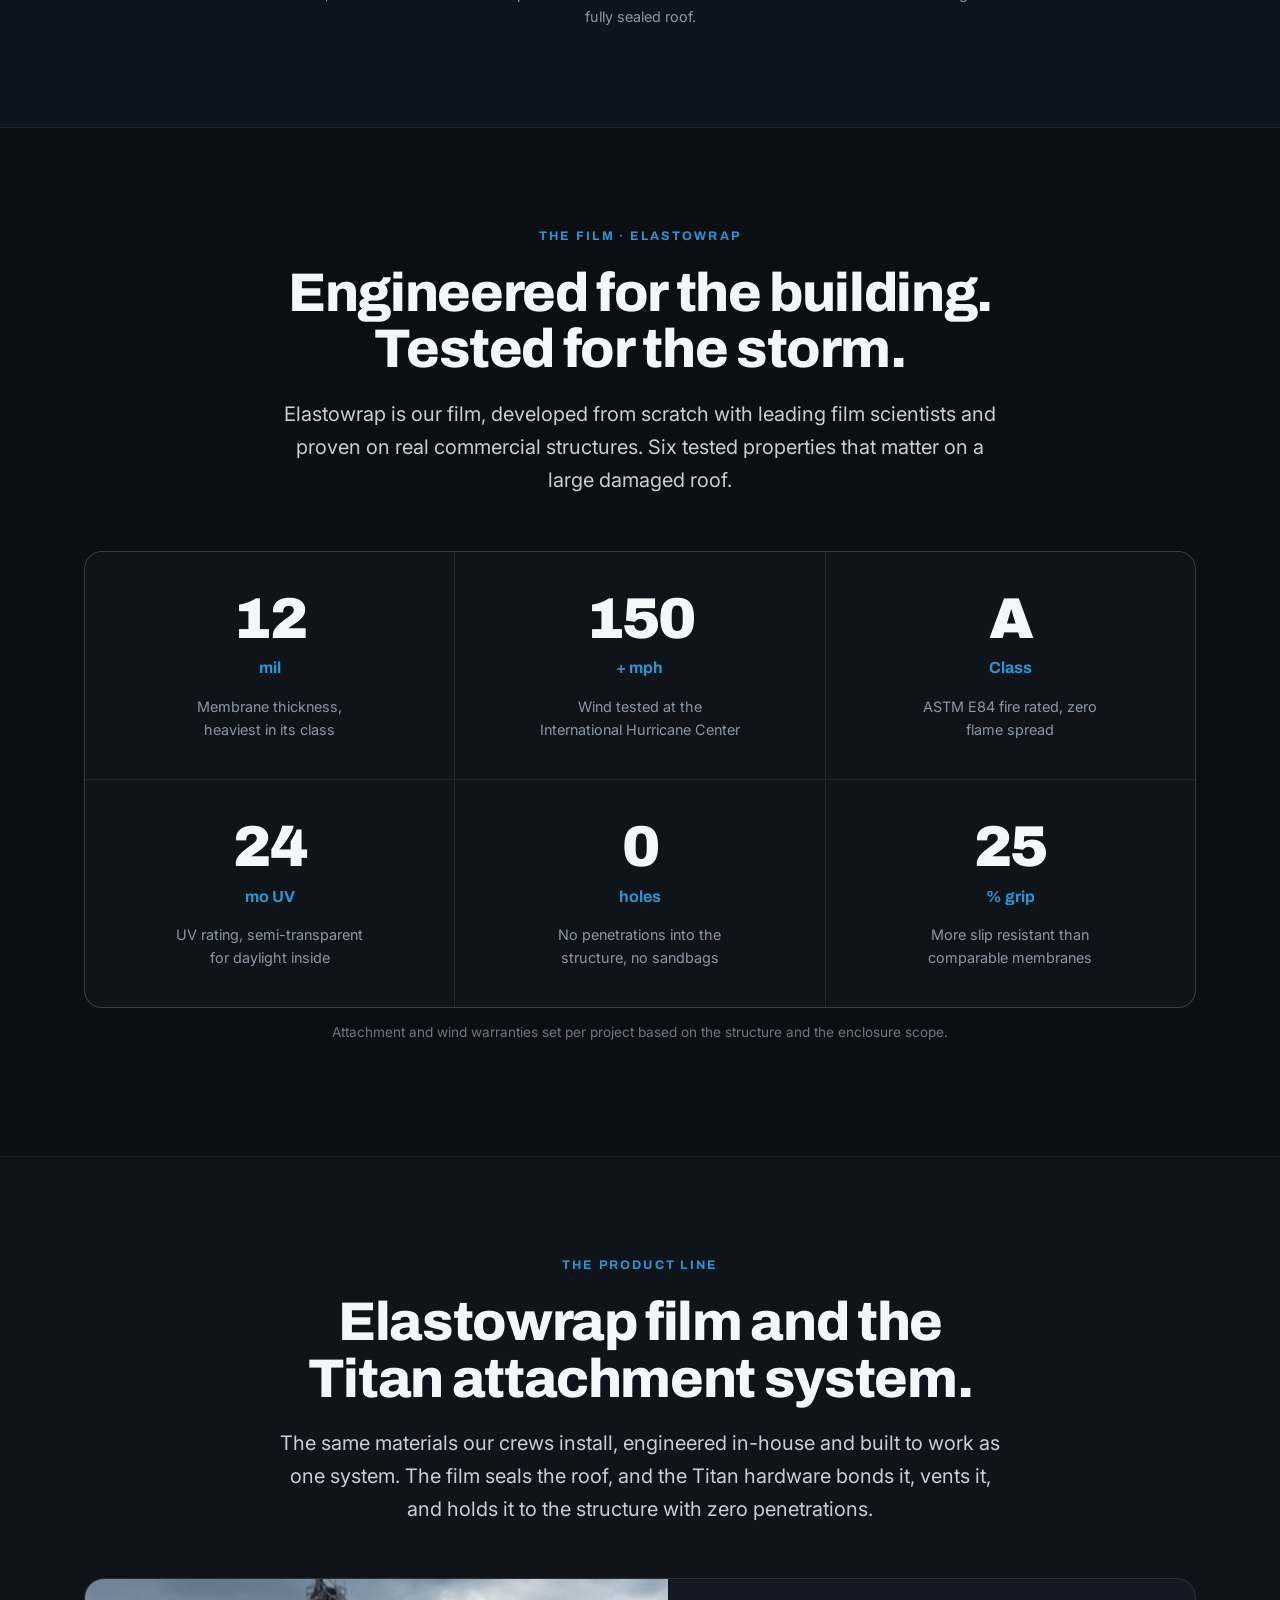
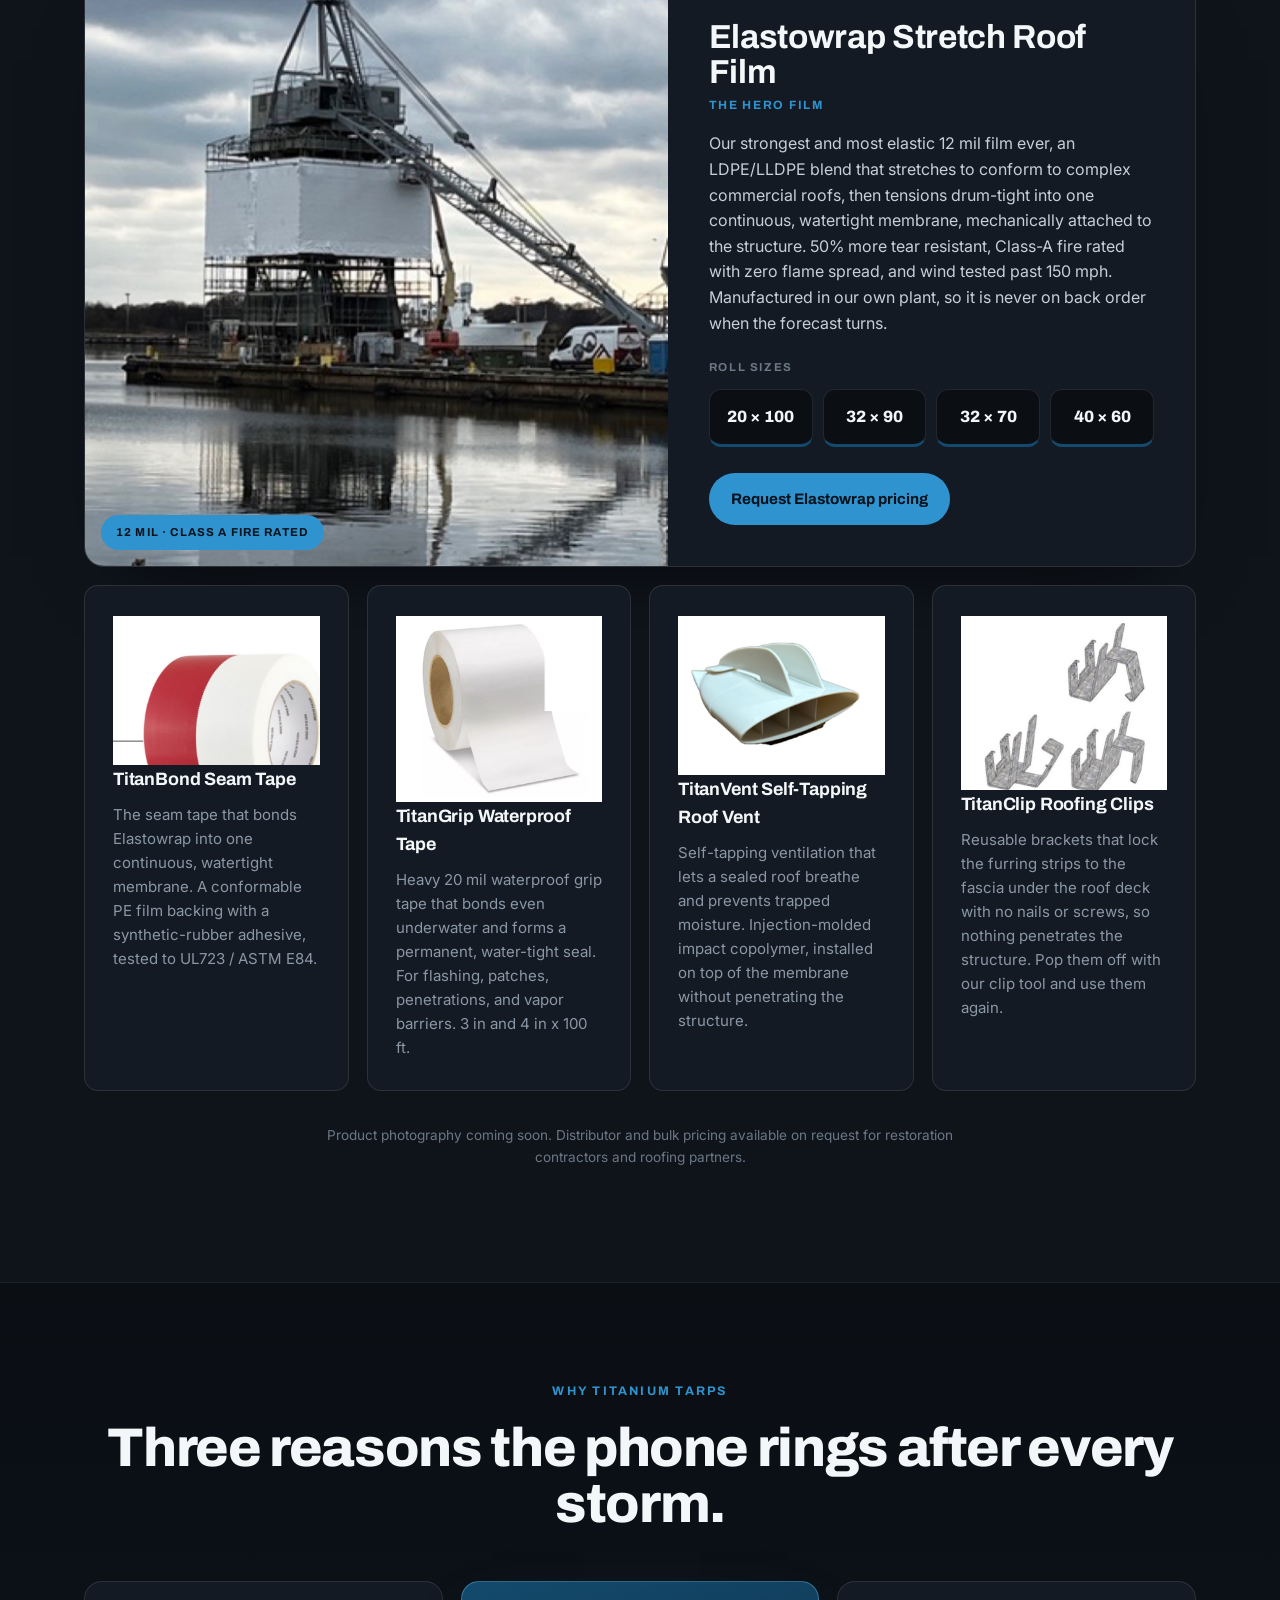
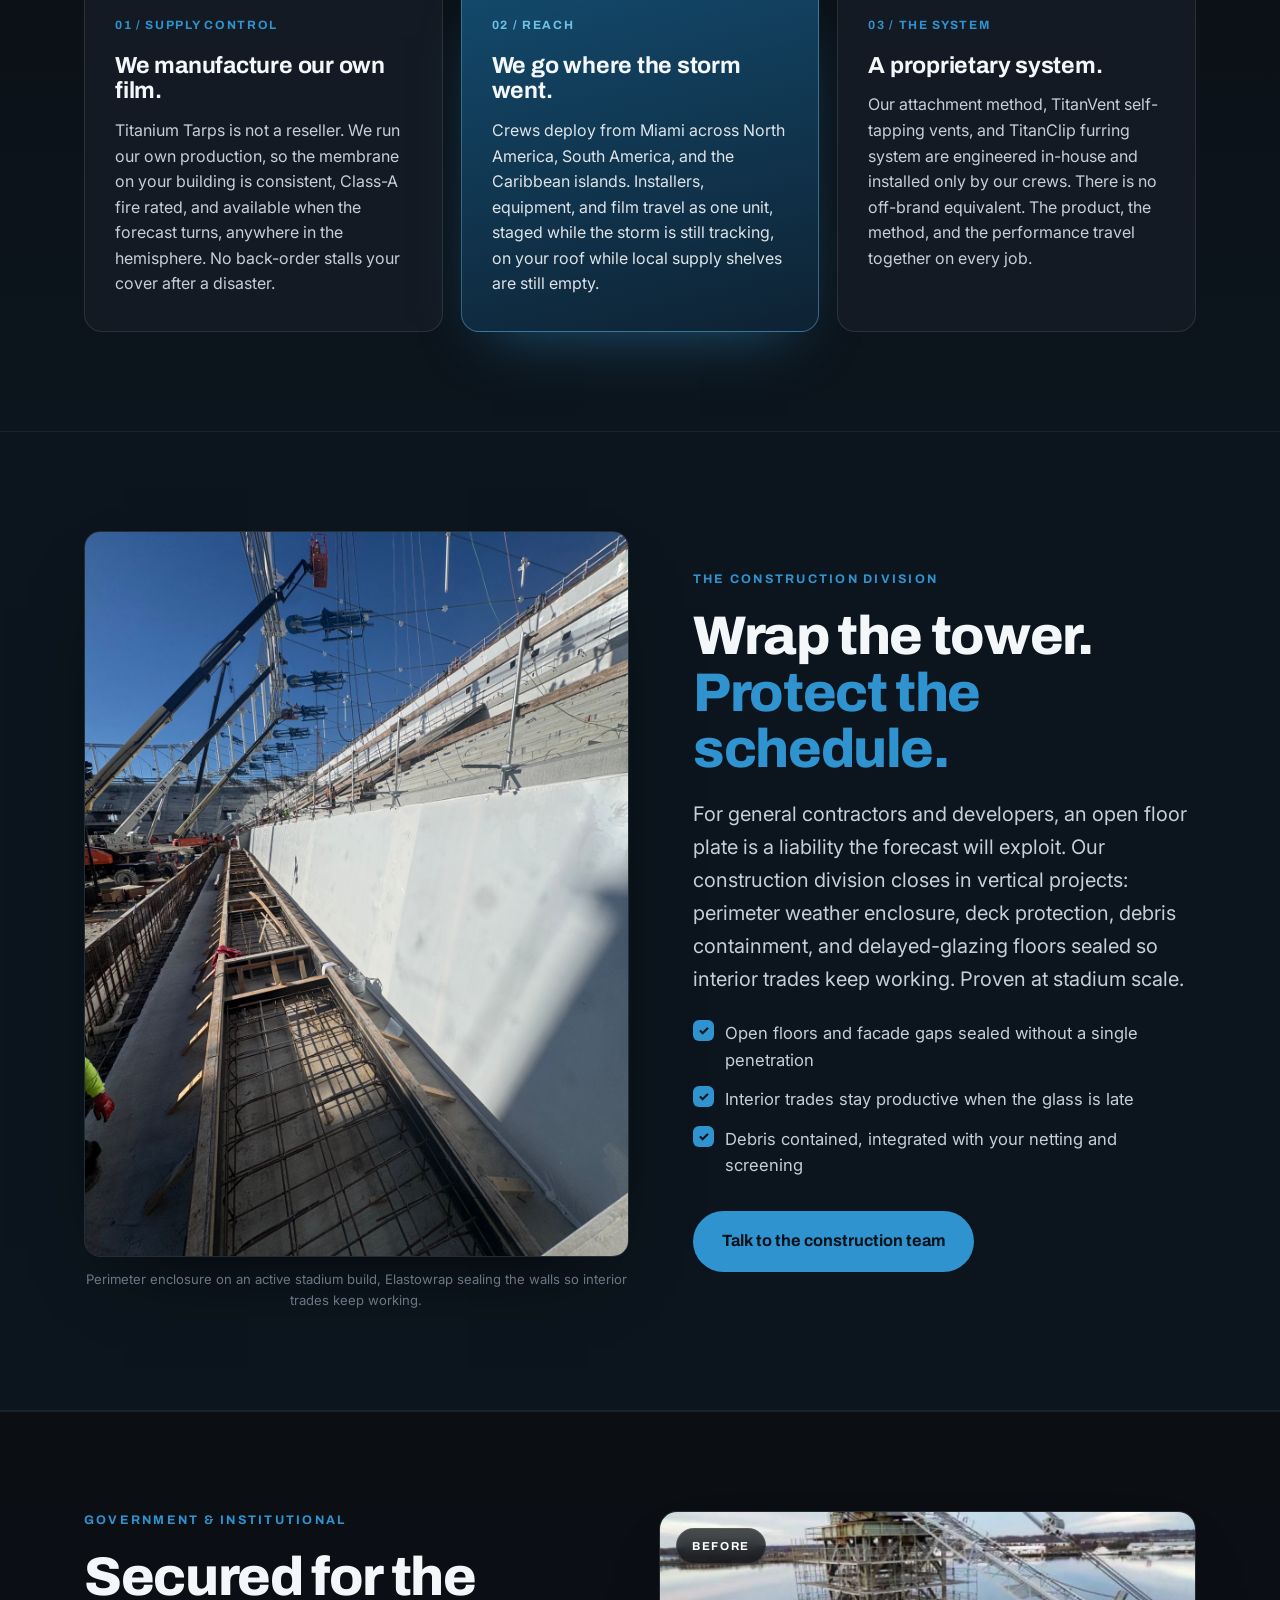
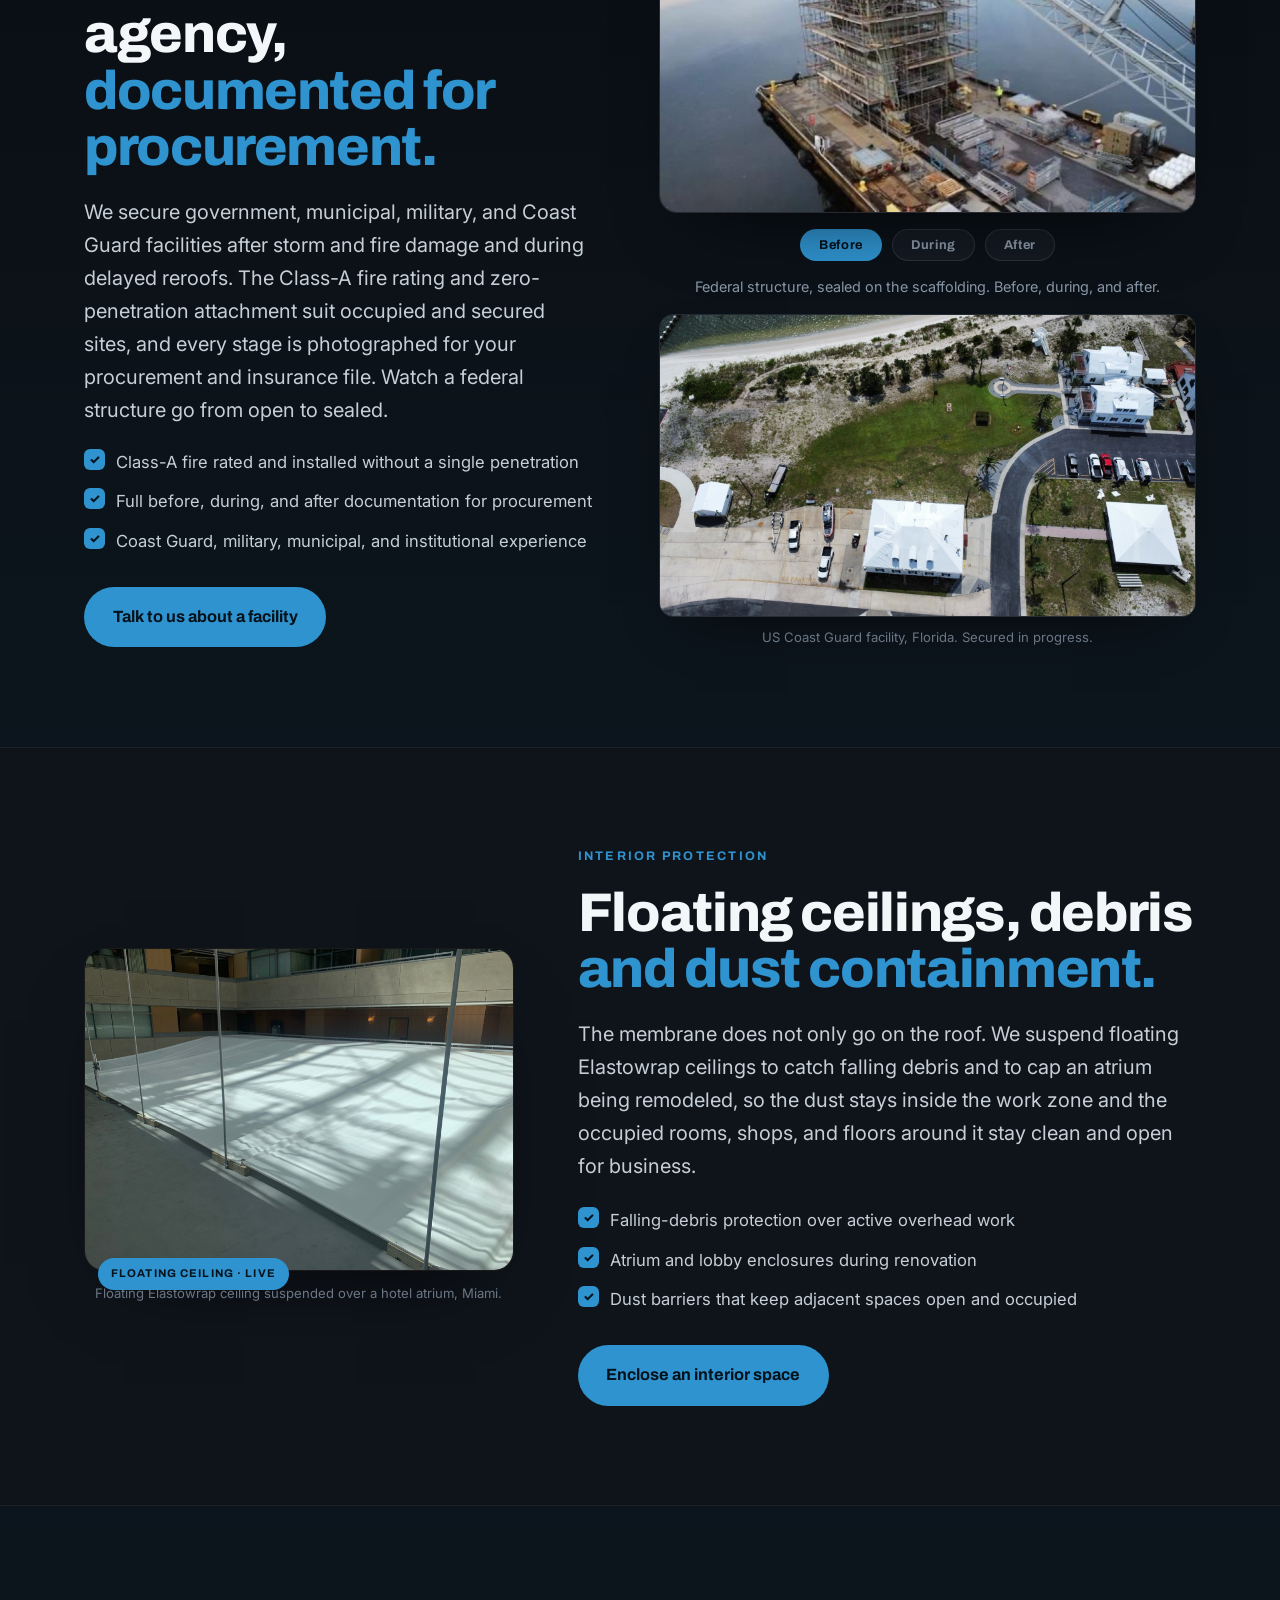
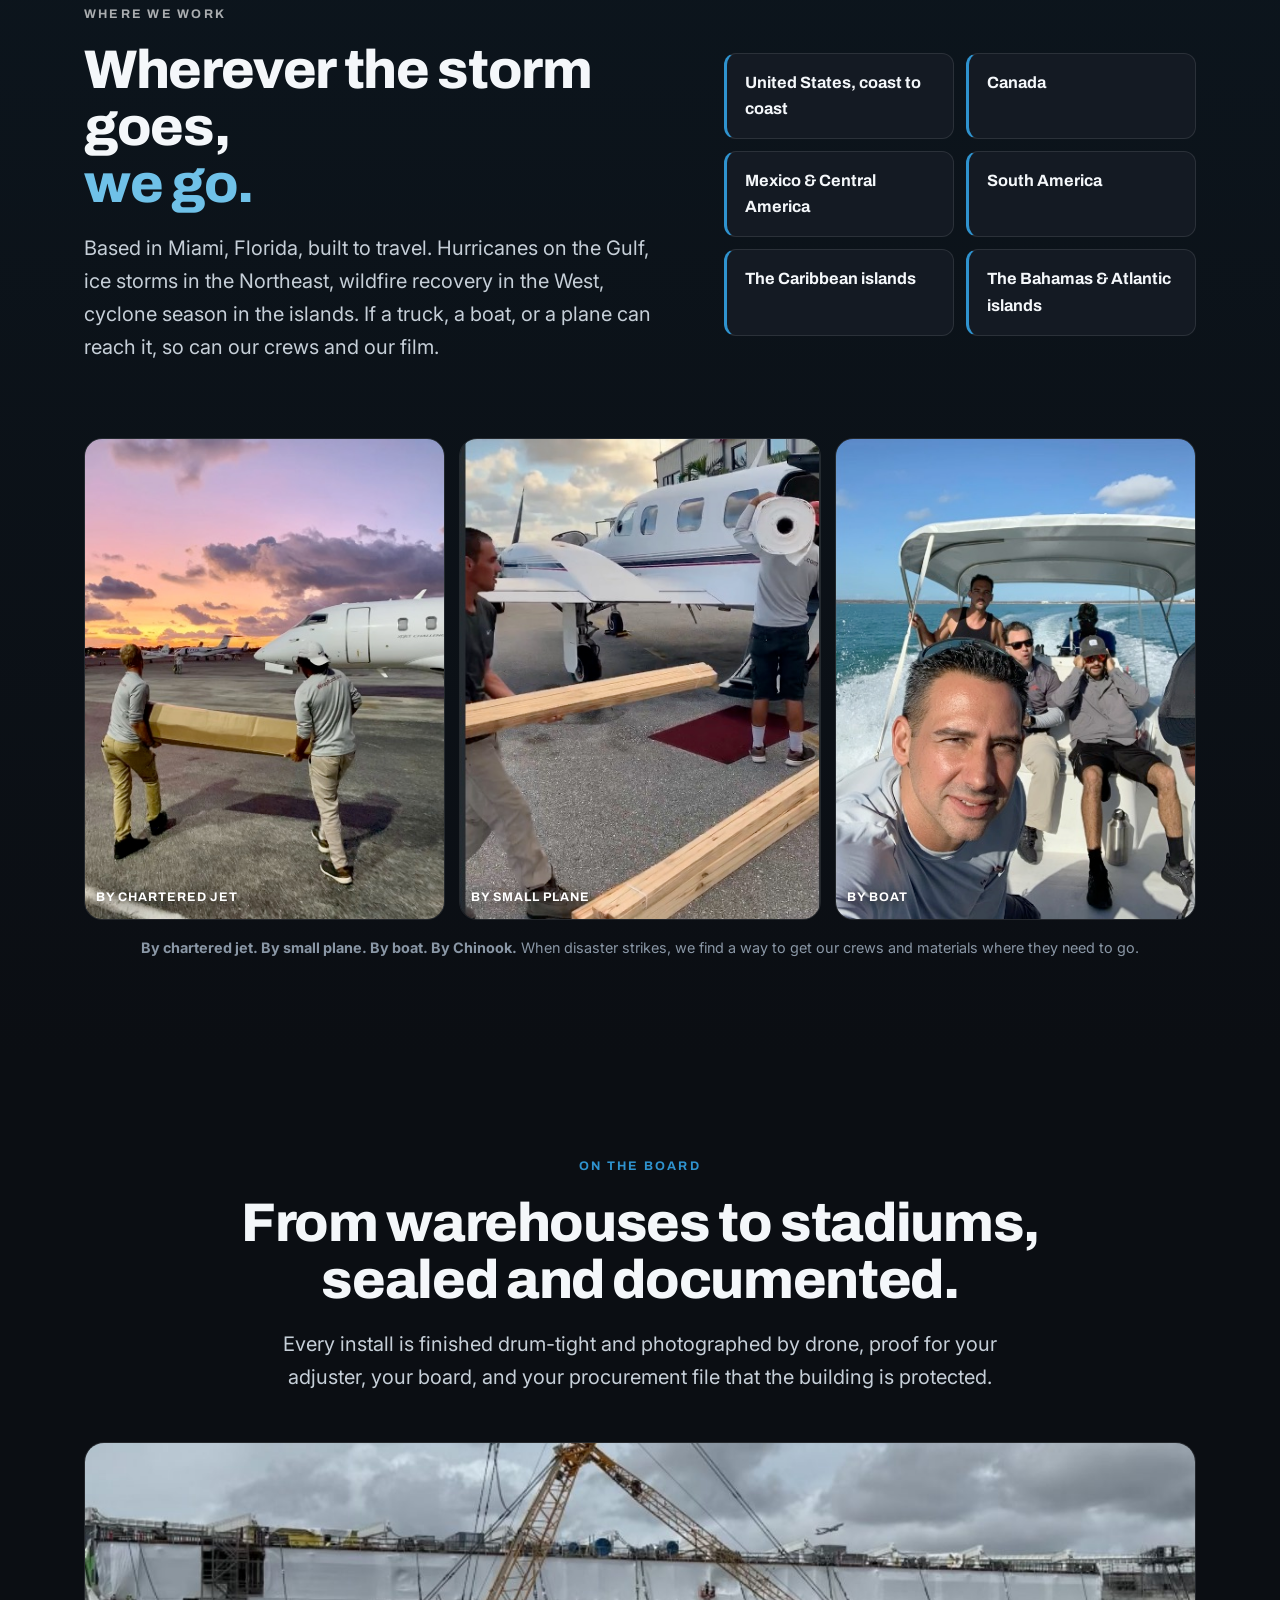
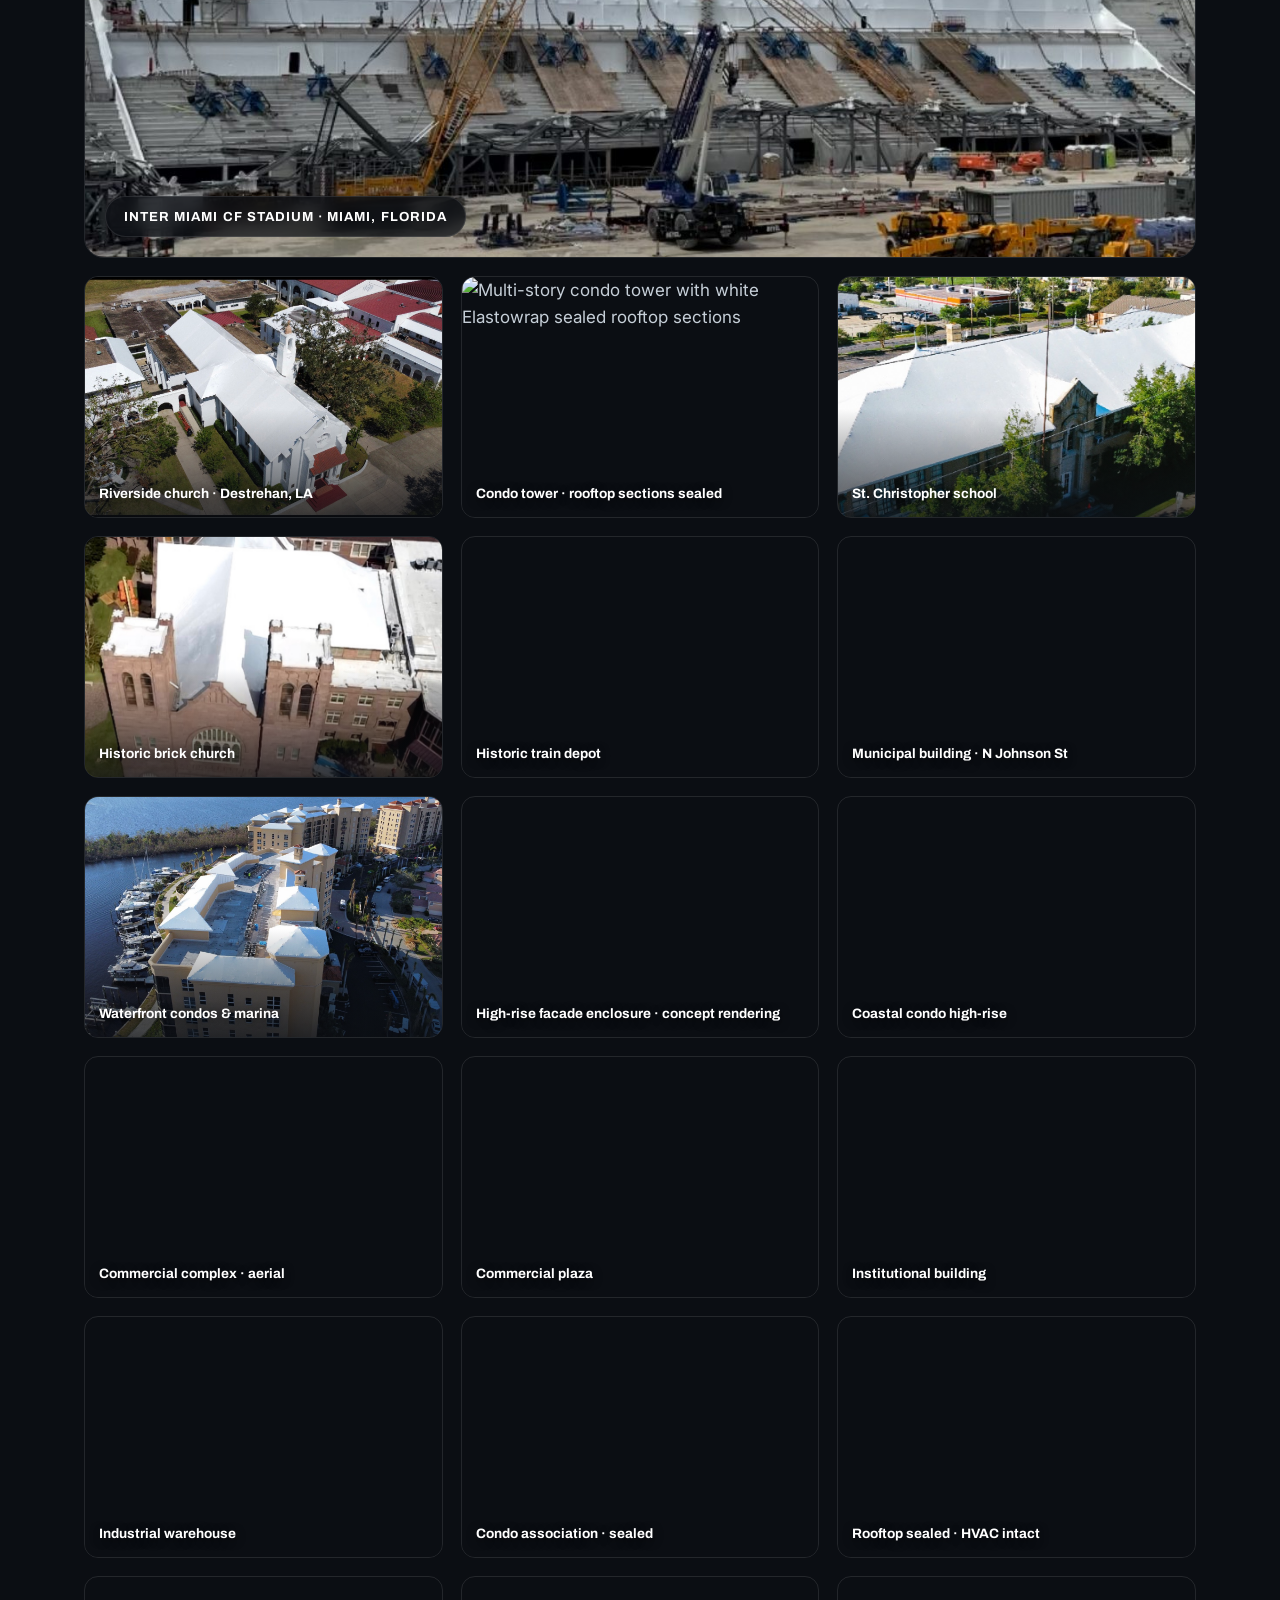
==== commit ccf2aca9: "Add 3D team cards and Chinook travel copy Add individual cards for Larry Bond, Chris Mouriz, Spiro N" ====
--- a/index.html
+++ b/index.html
@@ -754,7 +754,7 @@
         <span style="position:absolute; left:12px; bottom:12px; z-index:1; font-family:var(--f-head,'Bricolage Grotesque',sans-serif); font-weight:700; font-size:.78rem; letter-spacing:.08em; text-transform:uppercase; color:#fff; text-shadow:0 2px 12px rgba(0,0,0,.85);">By boat</span>
       </div>
     </div>
-    <figcaption style="margin-top:16px;">Whether it takes a chartered jet, a rented Cessna, or a boat, when disaster strikes our crews are already on the way.</figcaption>
+    <figcaption style="margin-top:16px;"><strong>By chartered jet. By small plane. By boat. By Chinook.</strong> When disaster strikes, we find a way to get our crews and materials where they need to go.</figcaption>
   </figure>
 </section>
 
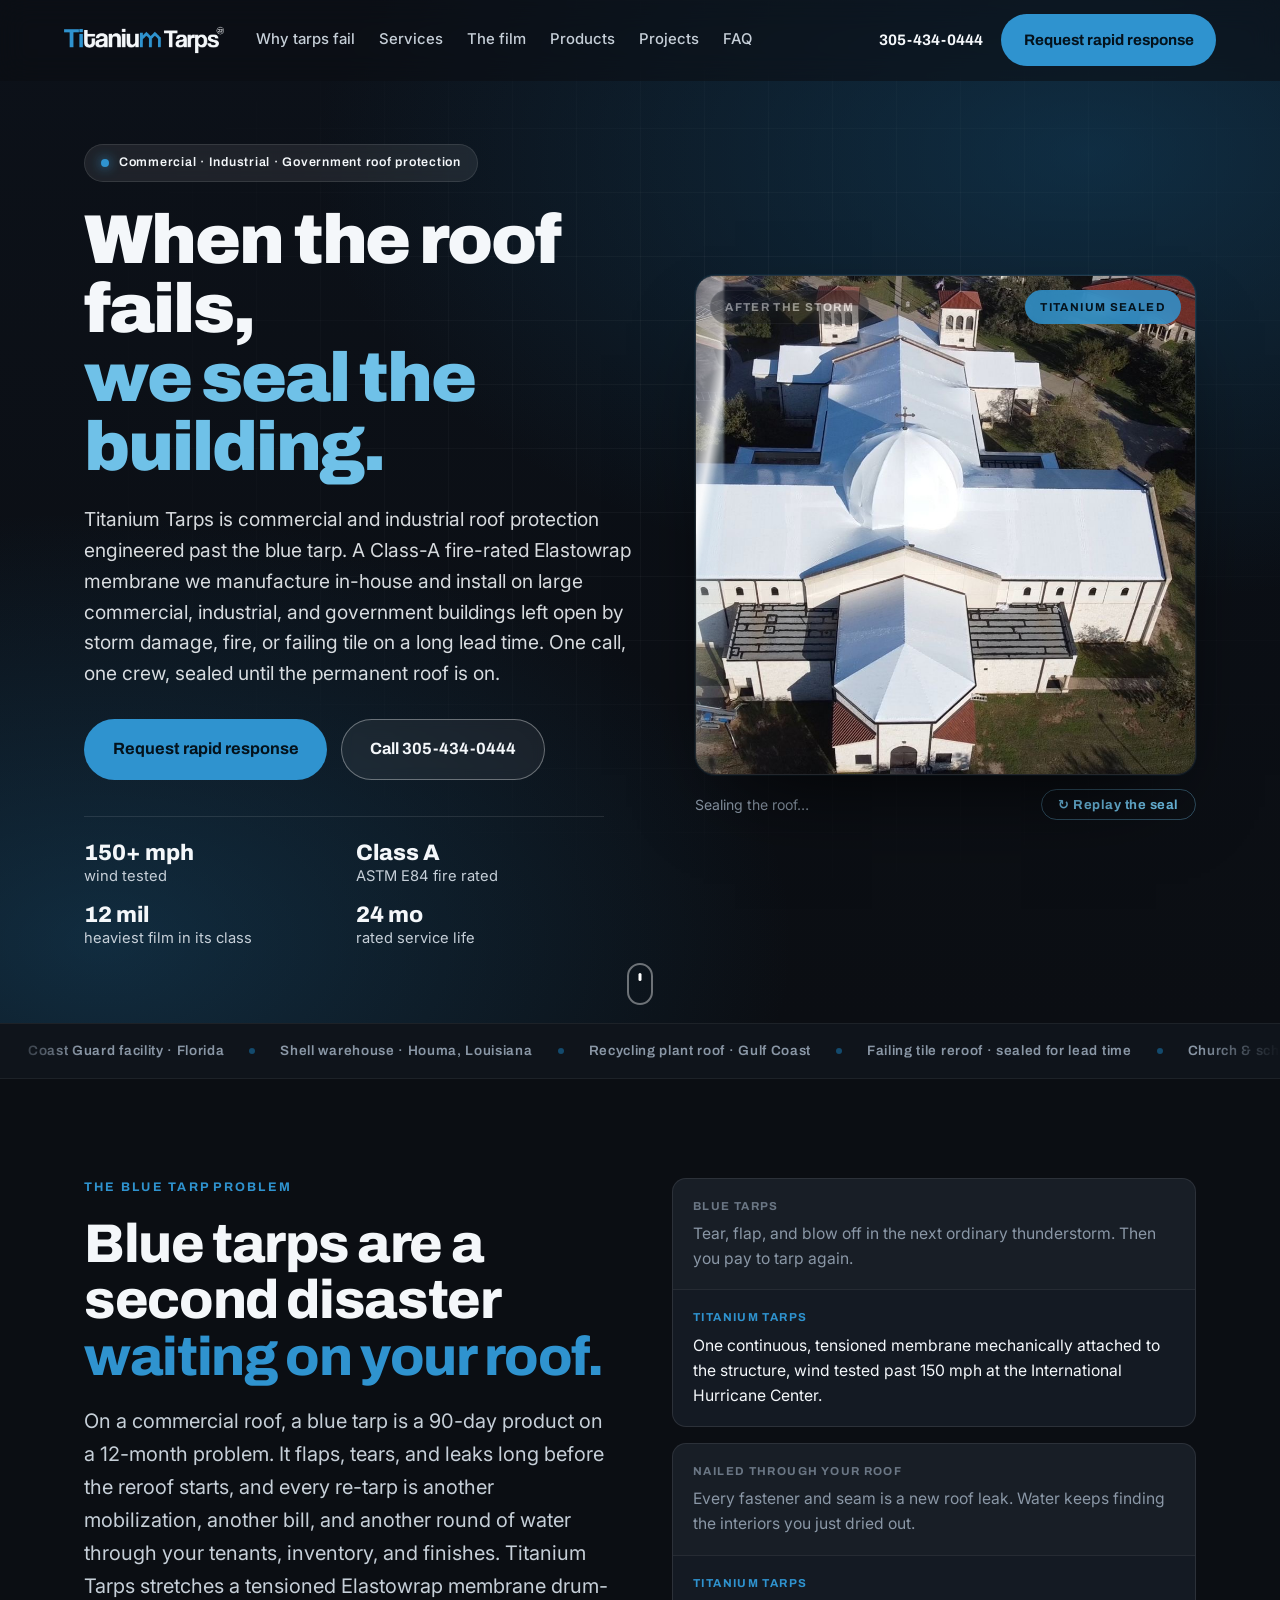
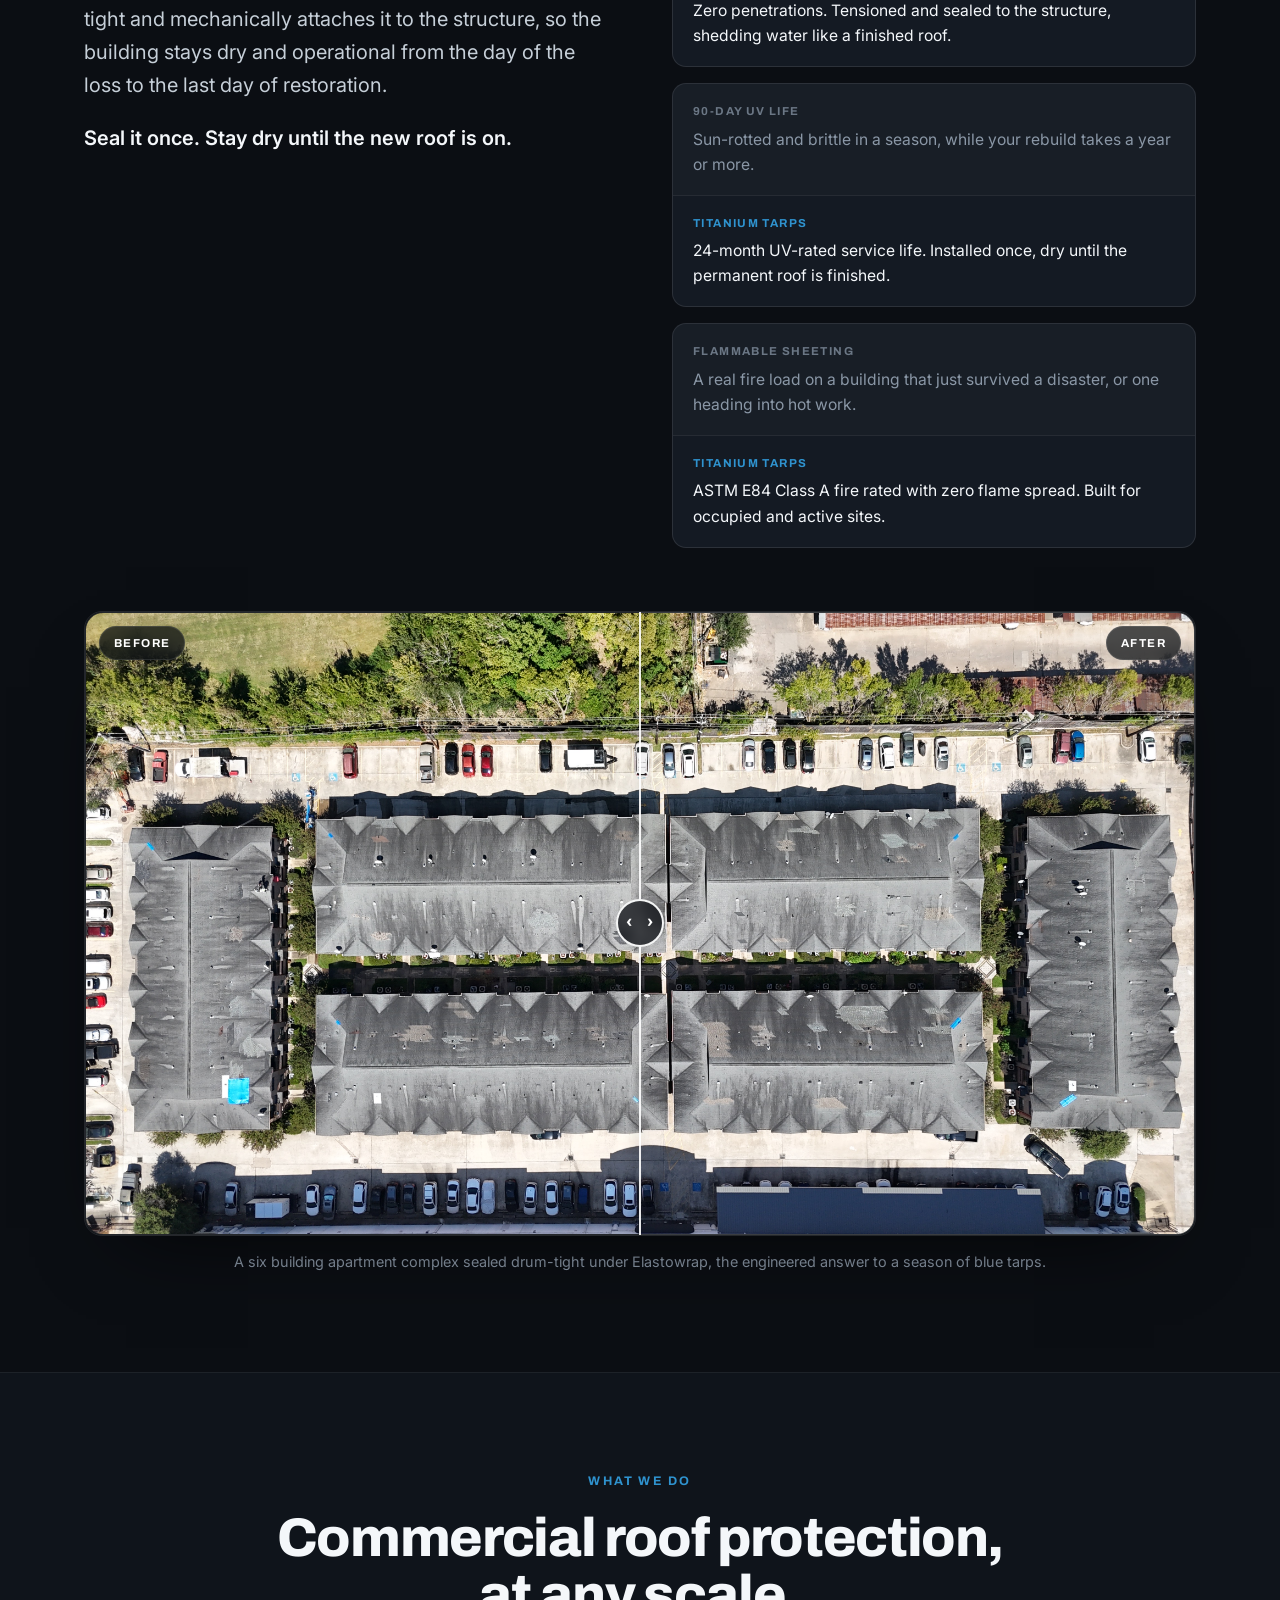
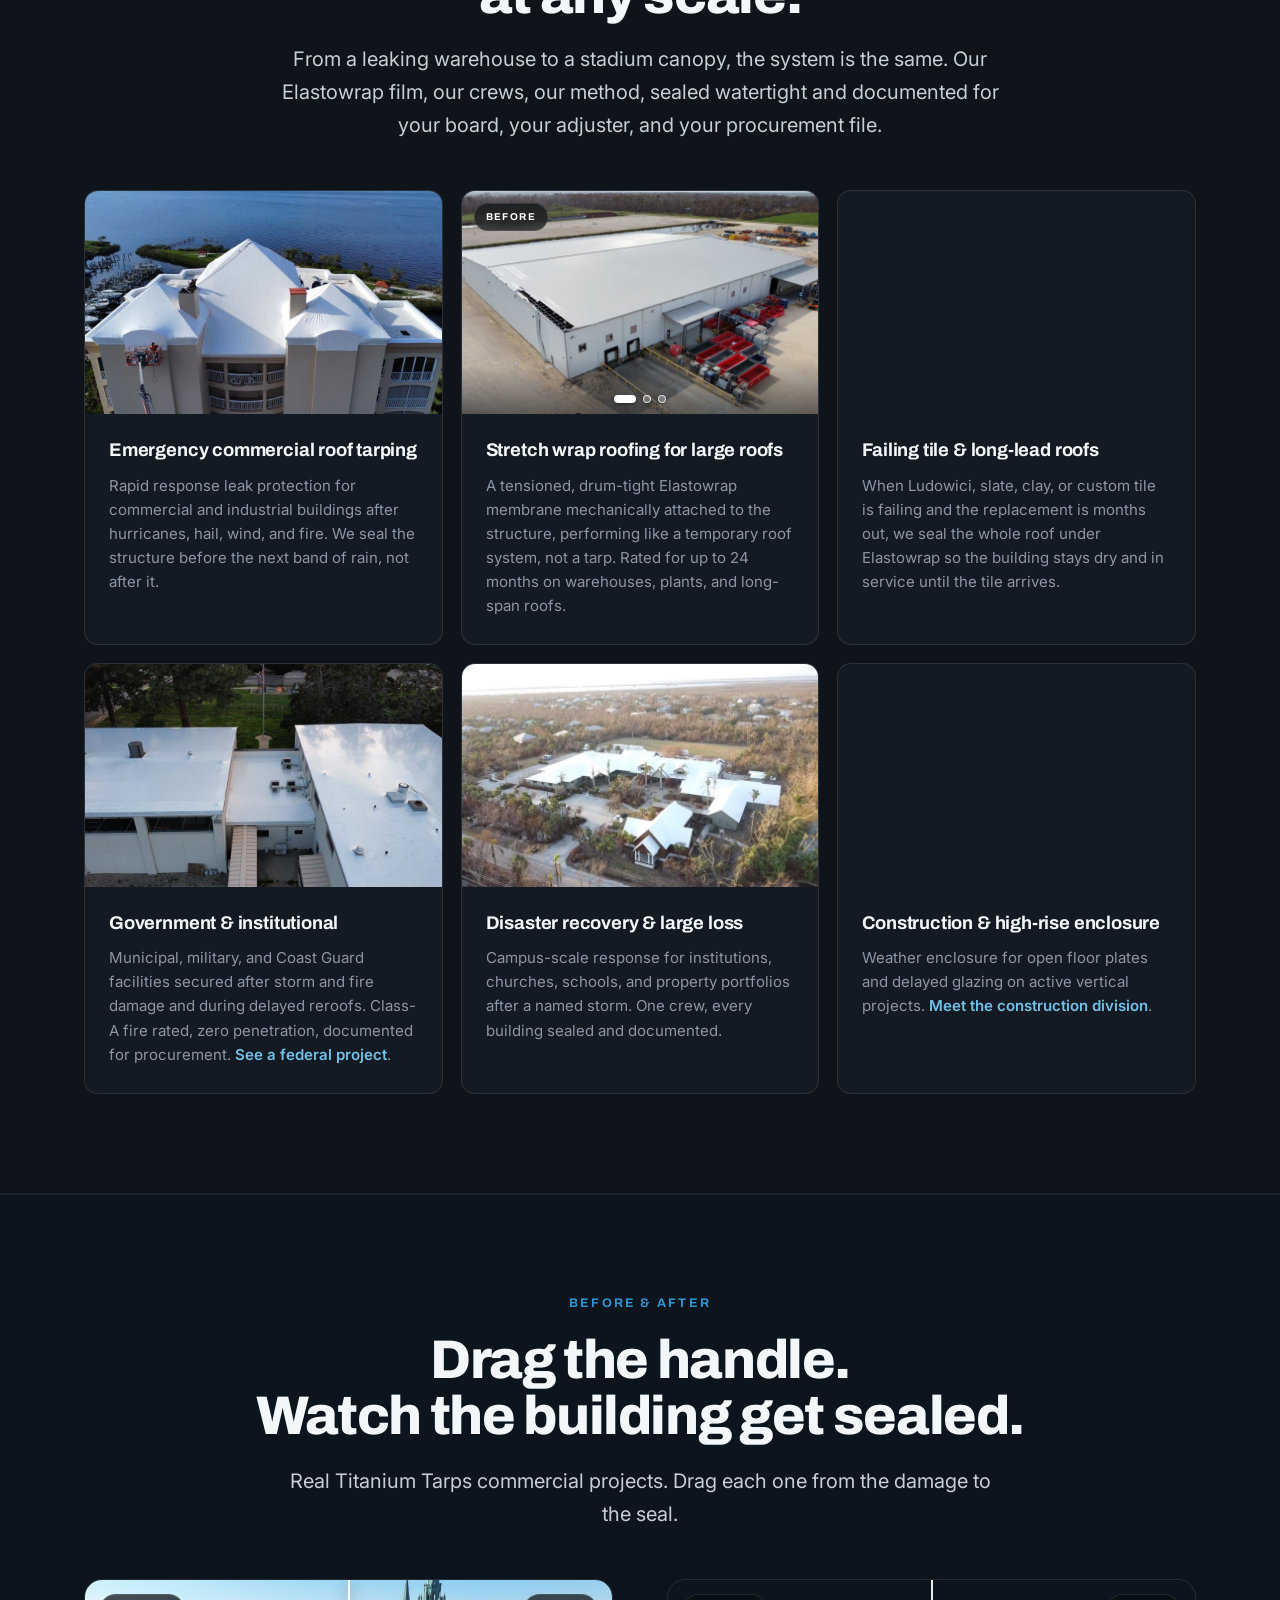
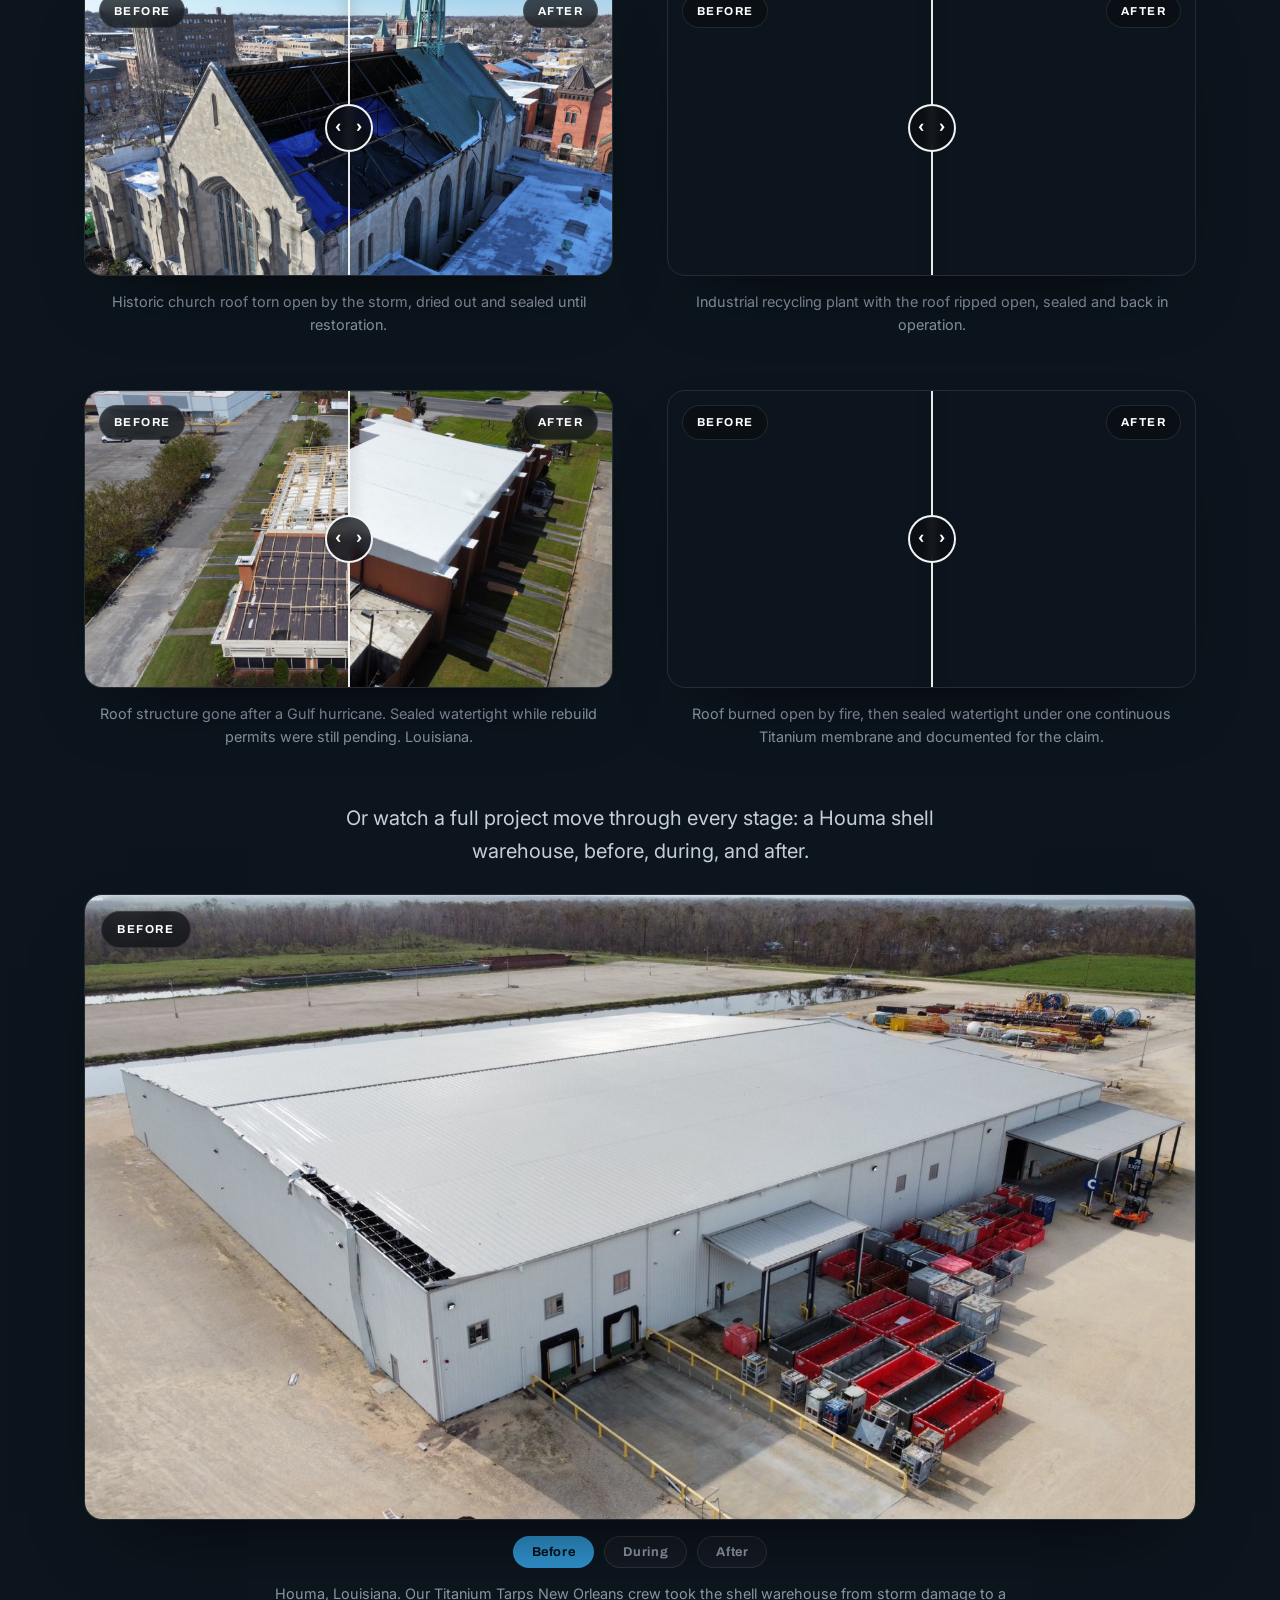
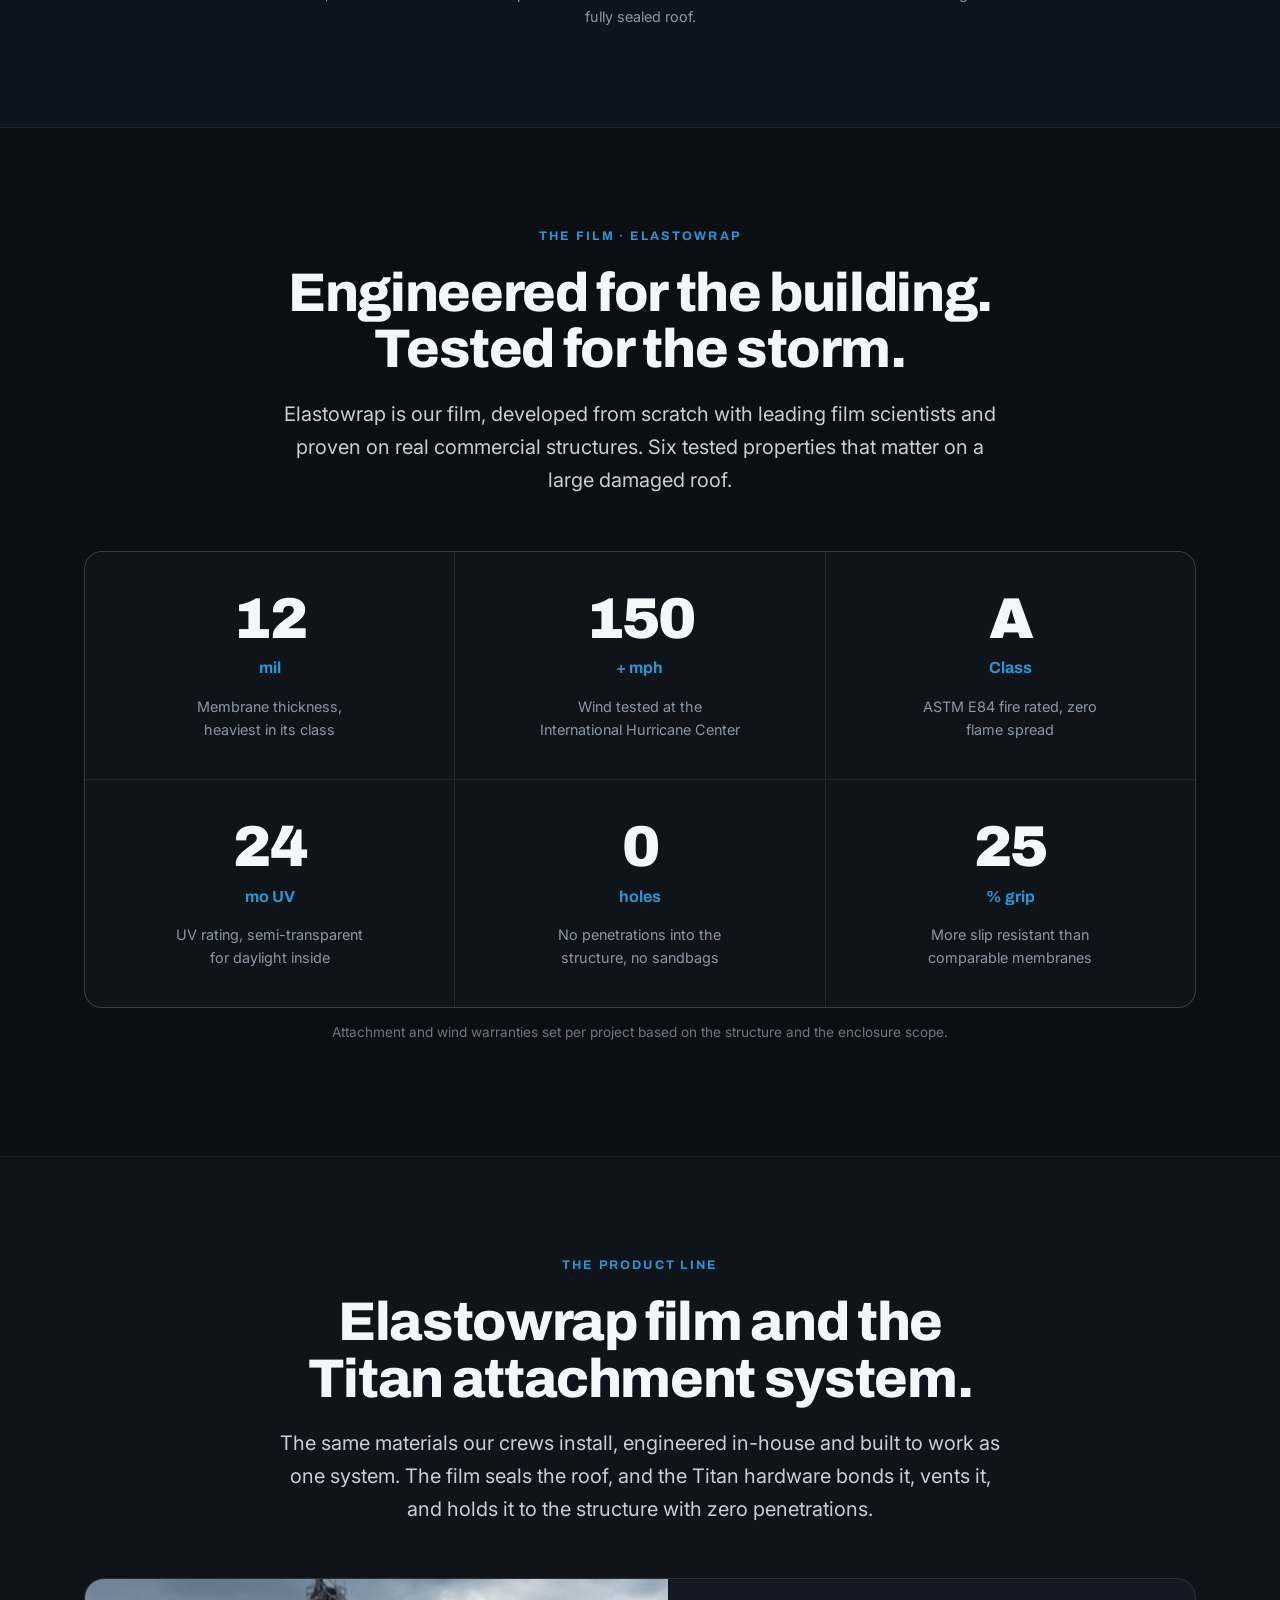
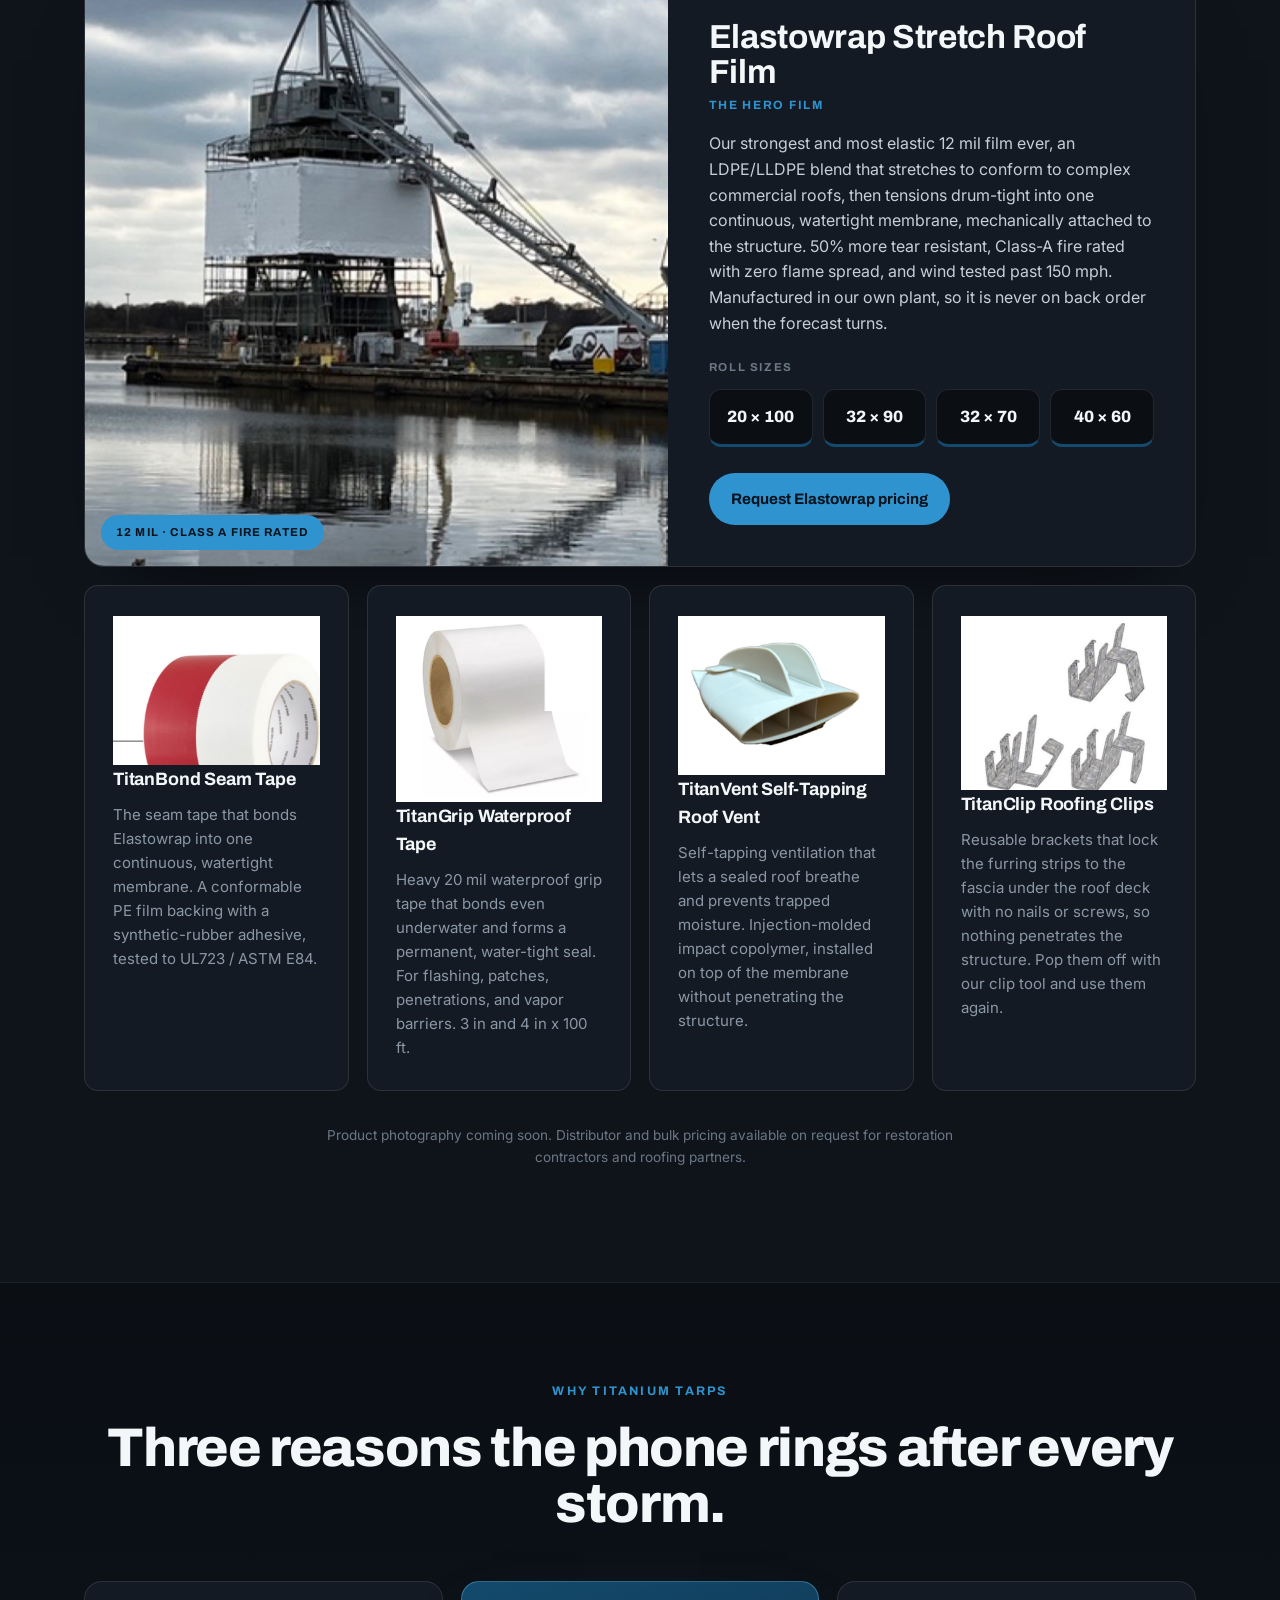
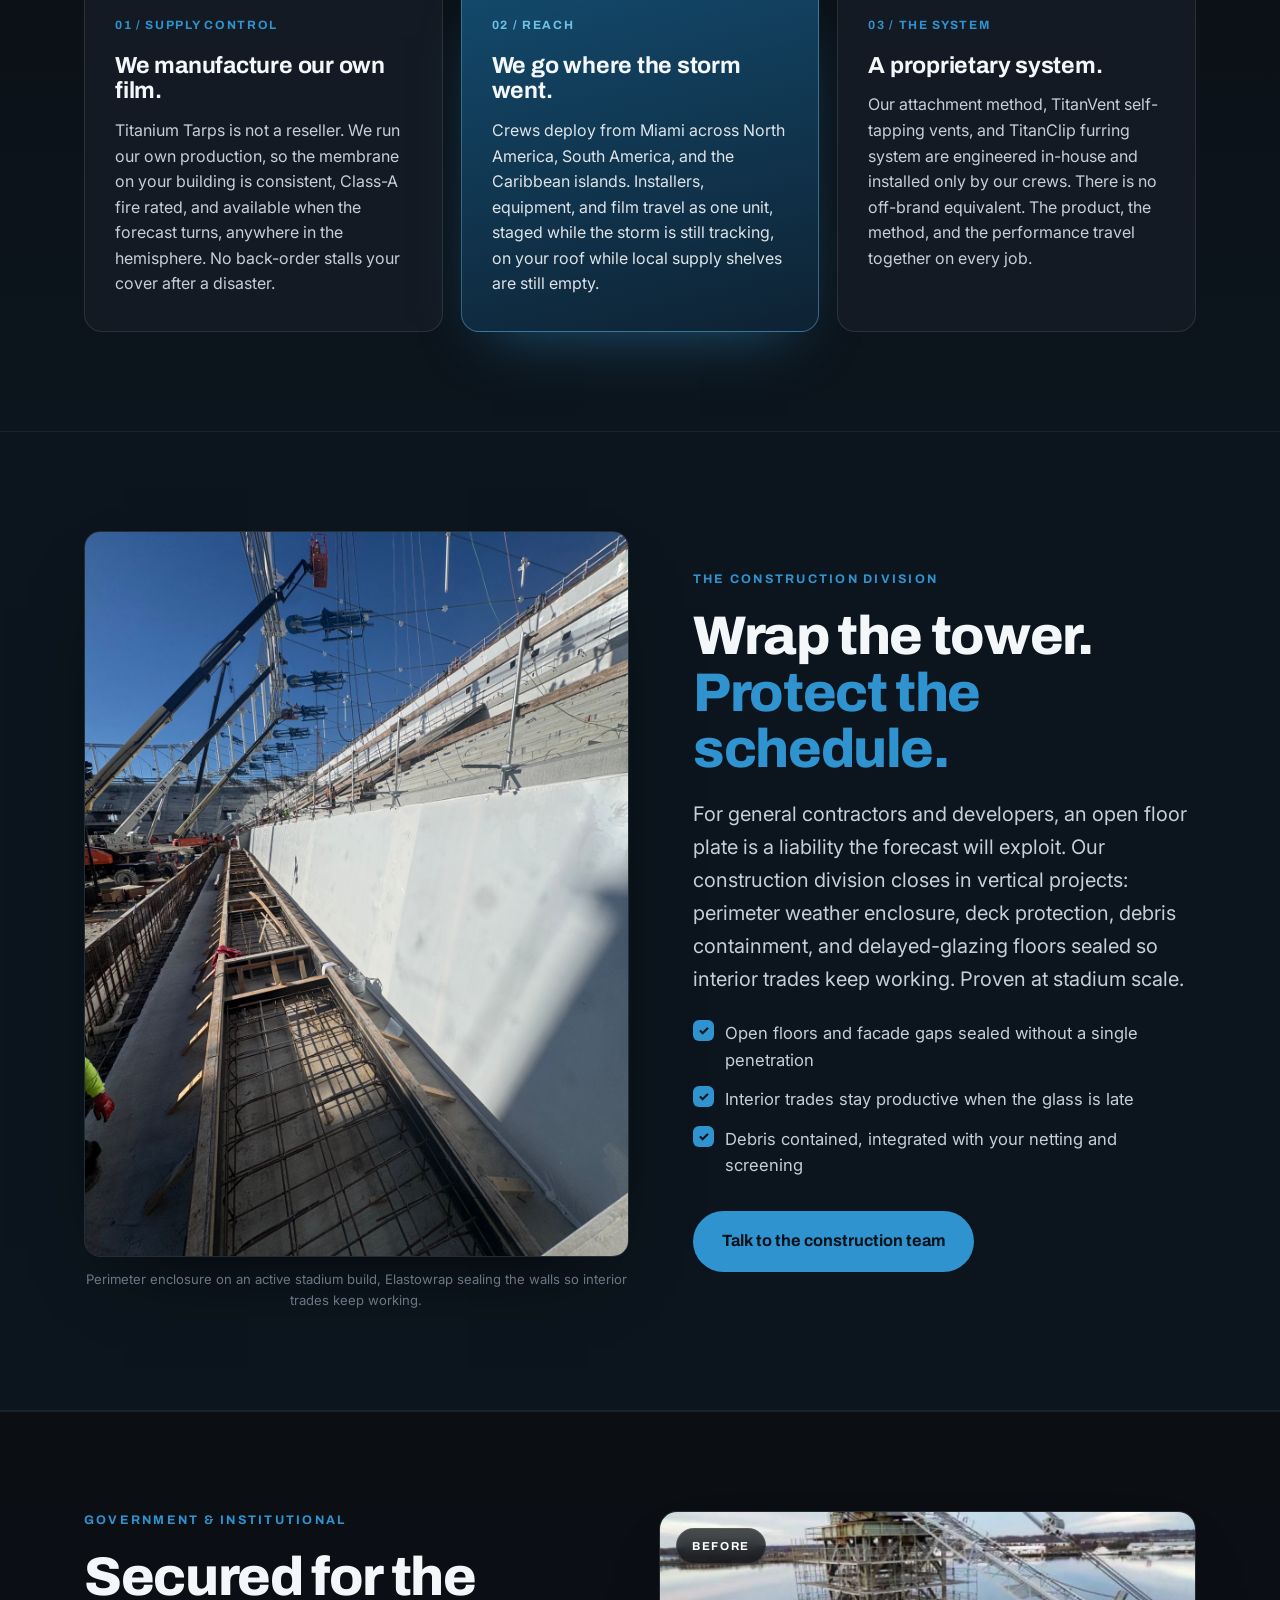
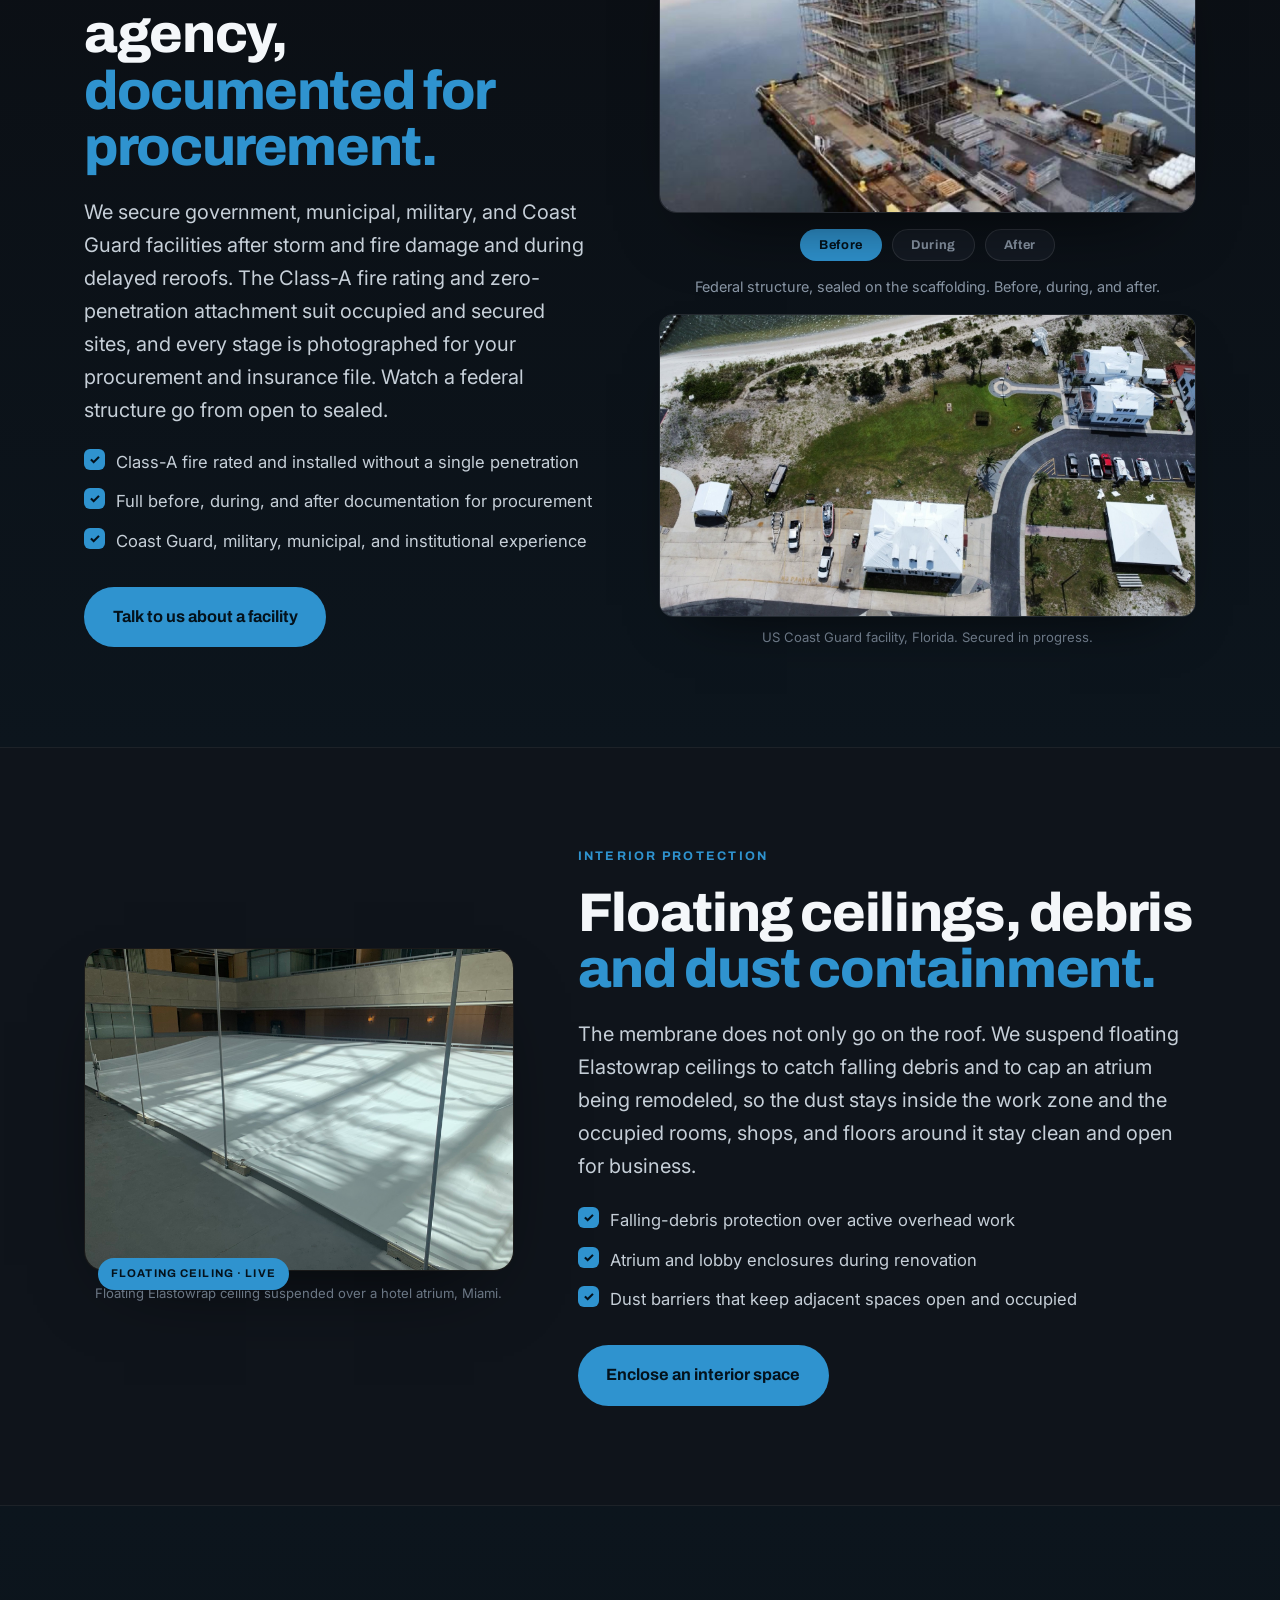
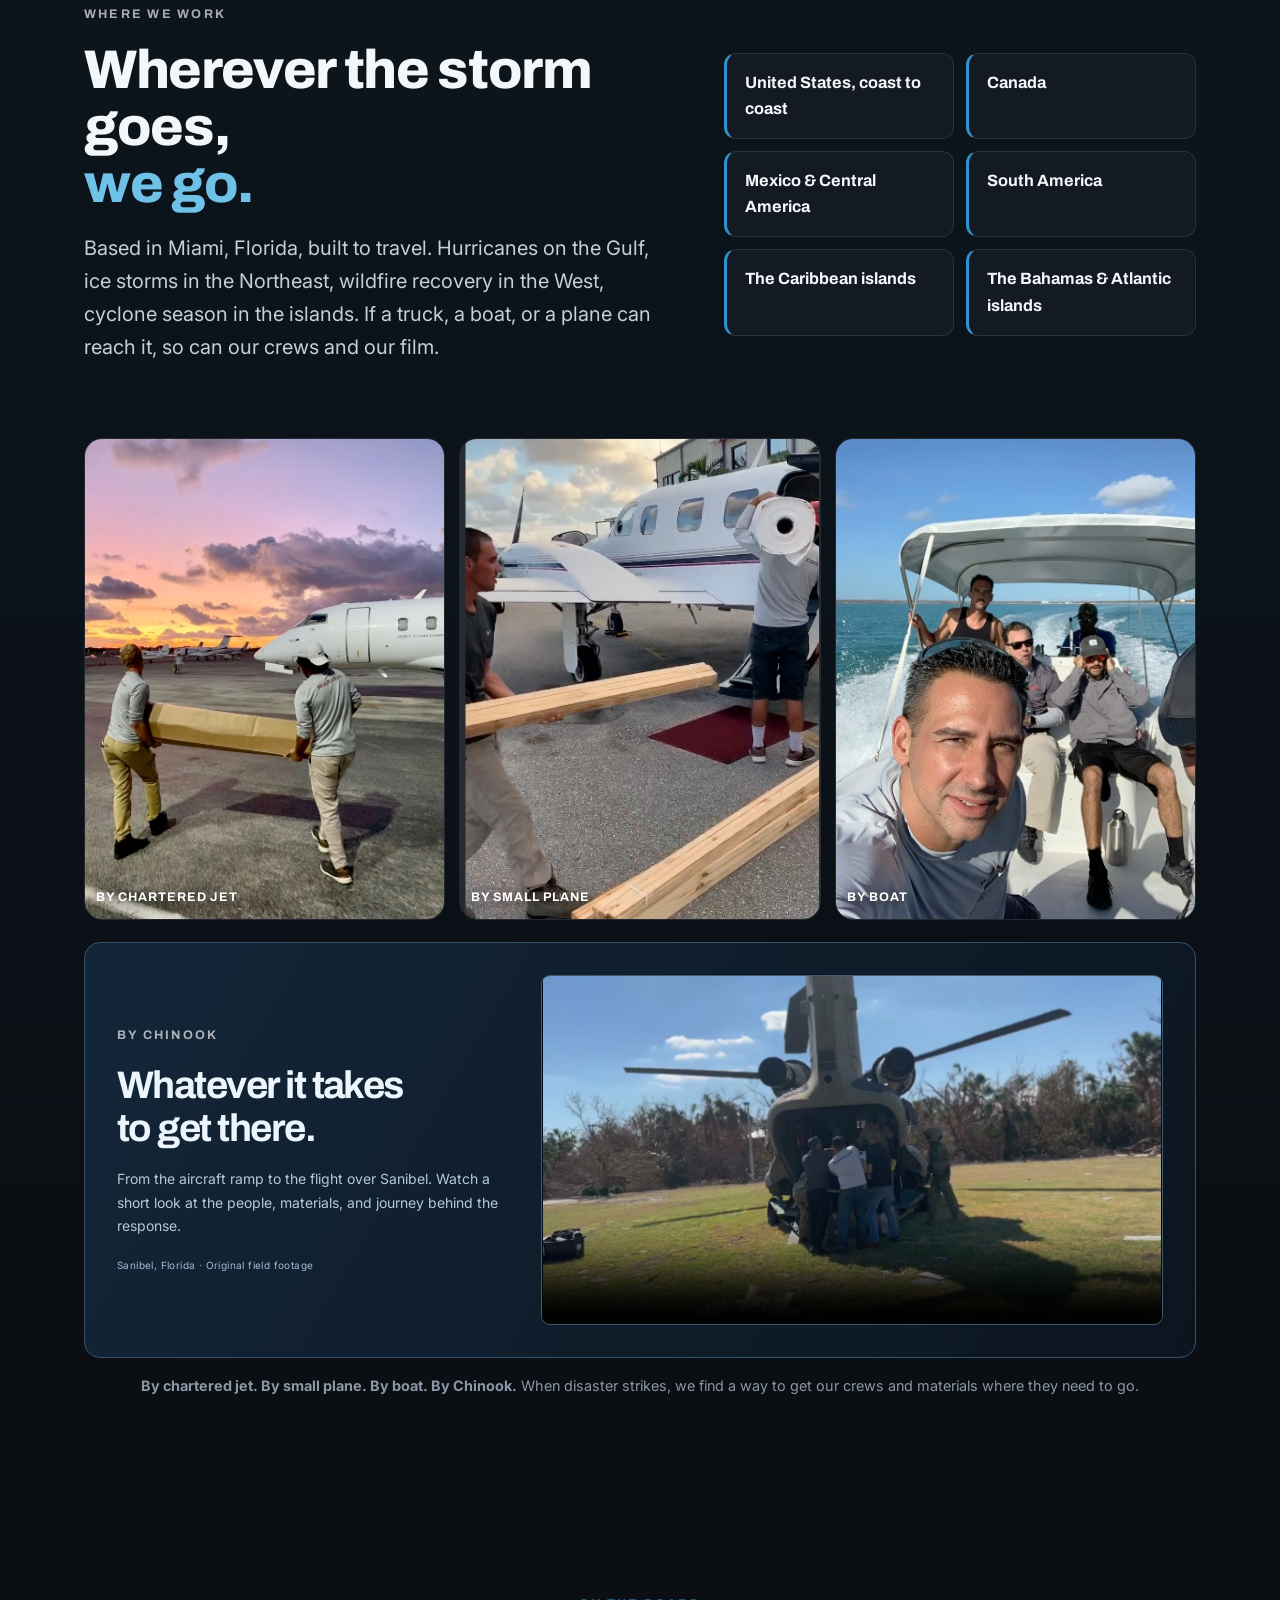
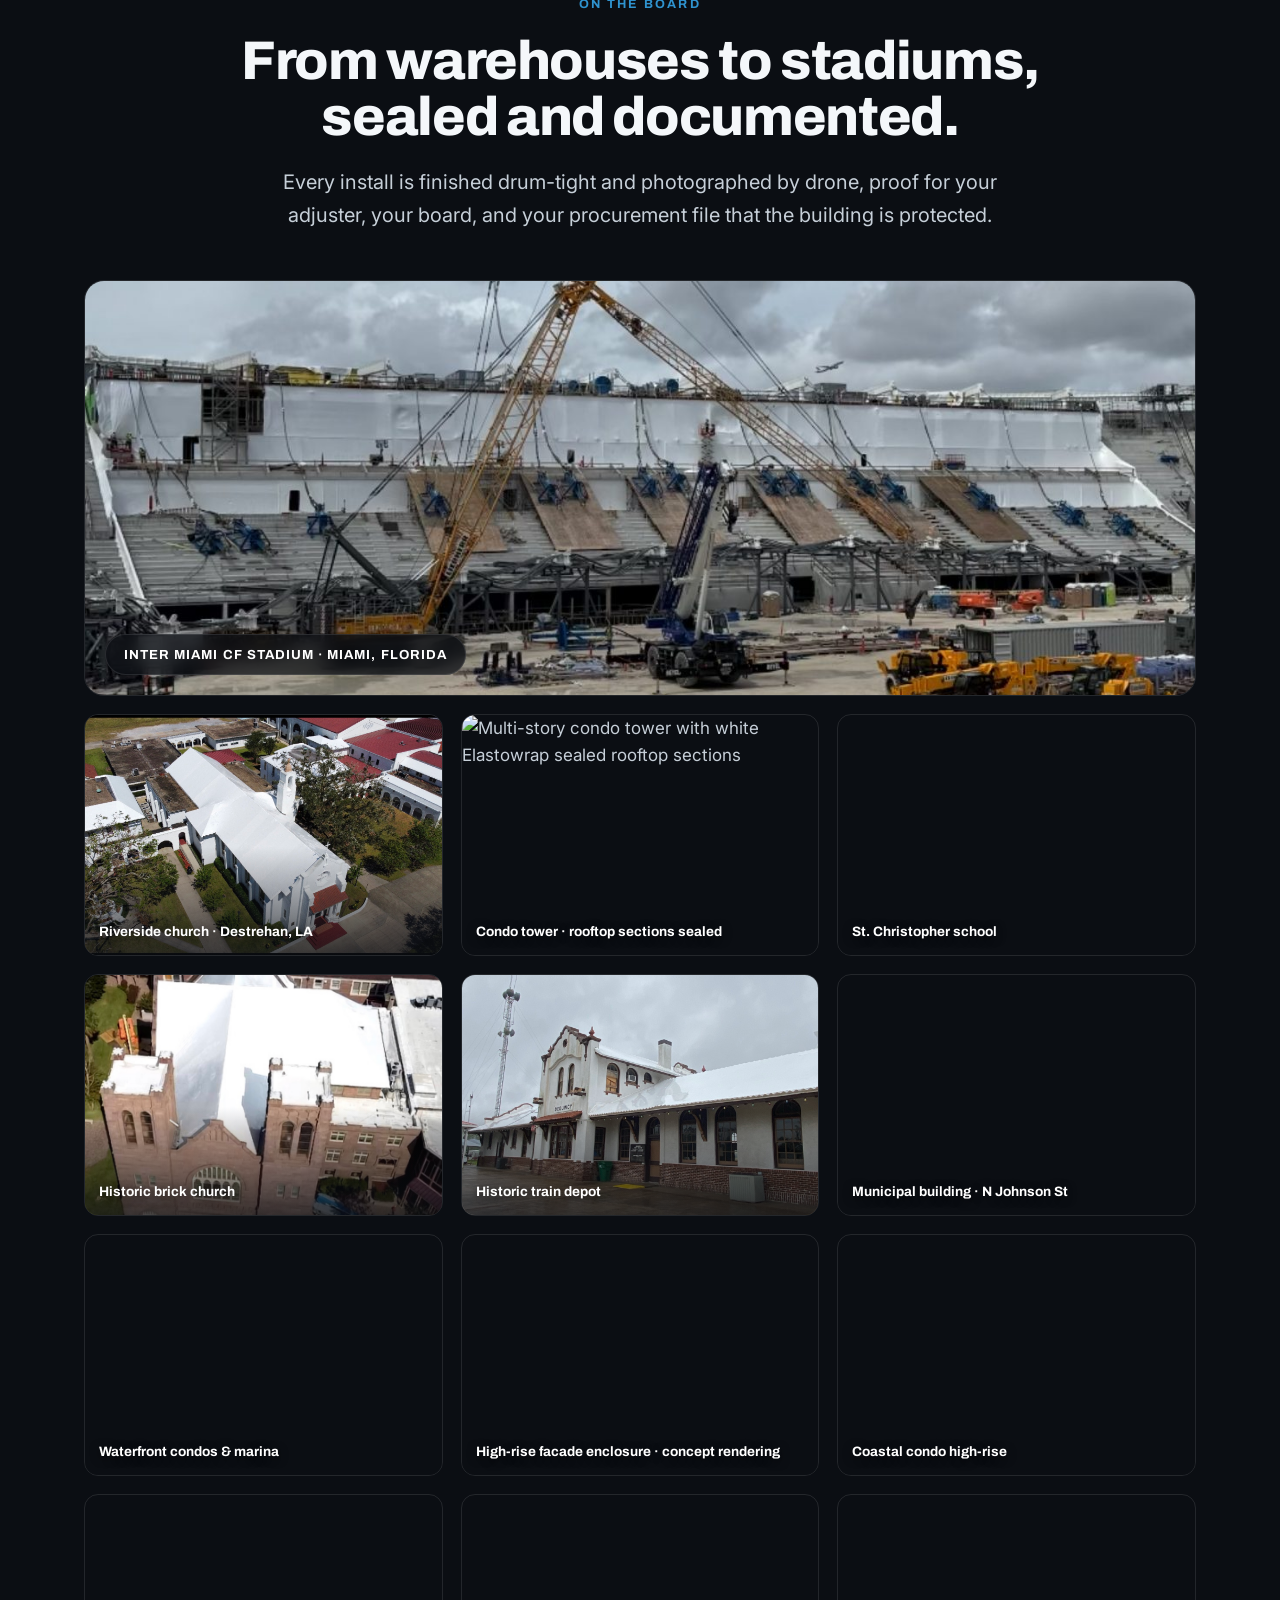
==== commit 4f39dc78: "Feature original Sanibel Chinook footage on cards and site Add a 26-second silent edit of original S" ====
--- a/index.html
+++ b/index.html
@@ -131,6 +131,7 @@
   ]
 }
 </script>
+<style>.chinook-field-feature{display:grid;grid-template-columns:1fr 1.6fr;gap:36px;align-items:center;padding:32px;margin-top:22px;border:1px solid #36526a;border-radius:16px;background:linear-gradient(120deg,#132638,#0b151f)}.chinook-field-feature h3{font-family:Archivo,Arial,sans-serif;font-size:clamp(26px,3vw,40px);letter-spacing:-.04em;line-height:1.1;margin:13px 0 18px;color:#edf5fc}.chinook-field-feature p:not(.eyebrow){font-size:14px;line-height:1.7;color:#b7c9d9}.chinook-field-feature span{display:block;margin-top:19px;font-size:10px;letter-spacing:.04em;color:#9fbdd4}.chinook-field-feature video{width:100%;aspect-ratio:16/9;display:block;object-fit:contain;background:#050c13;border:1px solid #405b70;border-radius:9px}@media(max-width:760px){.chinook-field-feature{display:flex;flex-direction:column;align-items:stretch;padding:24px;gap:24px}.chinook-field-feature p:not(.eyebrow){font-size:13px}}</style>
 </head>
 <body>
 
@@ -753,6 +754,10 @@
         <img src="assets/img/web/crew-response-boat.jpg" alt="Titanium Tarps crew crossing open water by boat to reach a storm-hit island" style="width:100%; height:100%; object-fit:cover; display:block;" loading="lazy" decoding="async">
         <span style="position:absolute; left:12px; bottom:12px; z-index:1; font-family:var(--f-head,'Bricolage Grotesque',sans-serif); font-weight:700; font-size:.78rem; letter-spacing:.08em; text-transform:uppercase; color:#fff; text-shadow:0 2px 12px rgba(0,0,0,.85);">By boat</span>
       </div>
+    </div>
+    <div class="chinook-field-feature">
+      <div><p class="eyebrow eyebrow--white">By Chinook</p><h3>Whatever it takes<br>to get there.</h3><p>From the aircraft ramp to the flight over Sanibel. Watch a short look at the people, materials, and journey behind the response.</p><span>Sanibel, Florida · Original field footage</span></div>
+      <video controls playsinline preload="none" poster="sanibel-chinook-poster.jpg" aria-label="Silent 26-second Chinook deployment footage from Sanibel"><source src="sanibel-chinook.mp4" type="video/mp4">Your browser cannot play this video. <a href="sanibel-chinook.mp4">Watch the Sanibel deployment</a>.</video>
     </div>
     <figcaption style="margin-top:16px;"><strong>By chartered jet. By small plane. By boat. By Chinook.</strong> When disaster strikes, we find a way to get our crews and materials where they need to go.</figcaption>
   </figure>
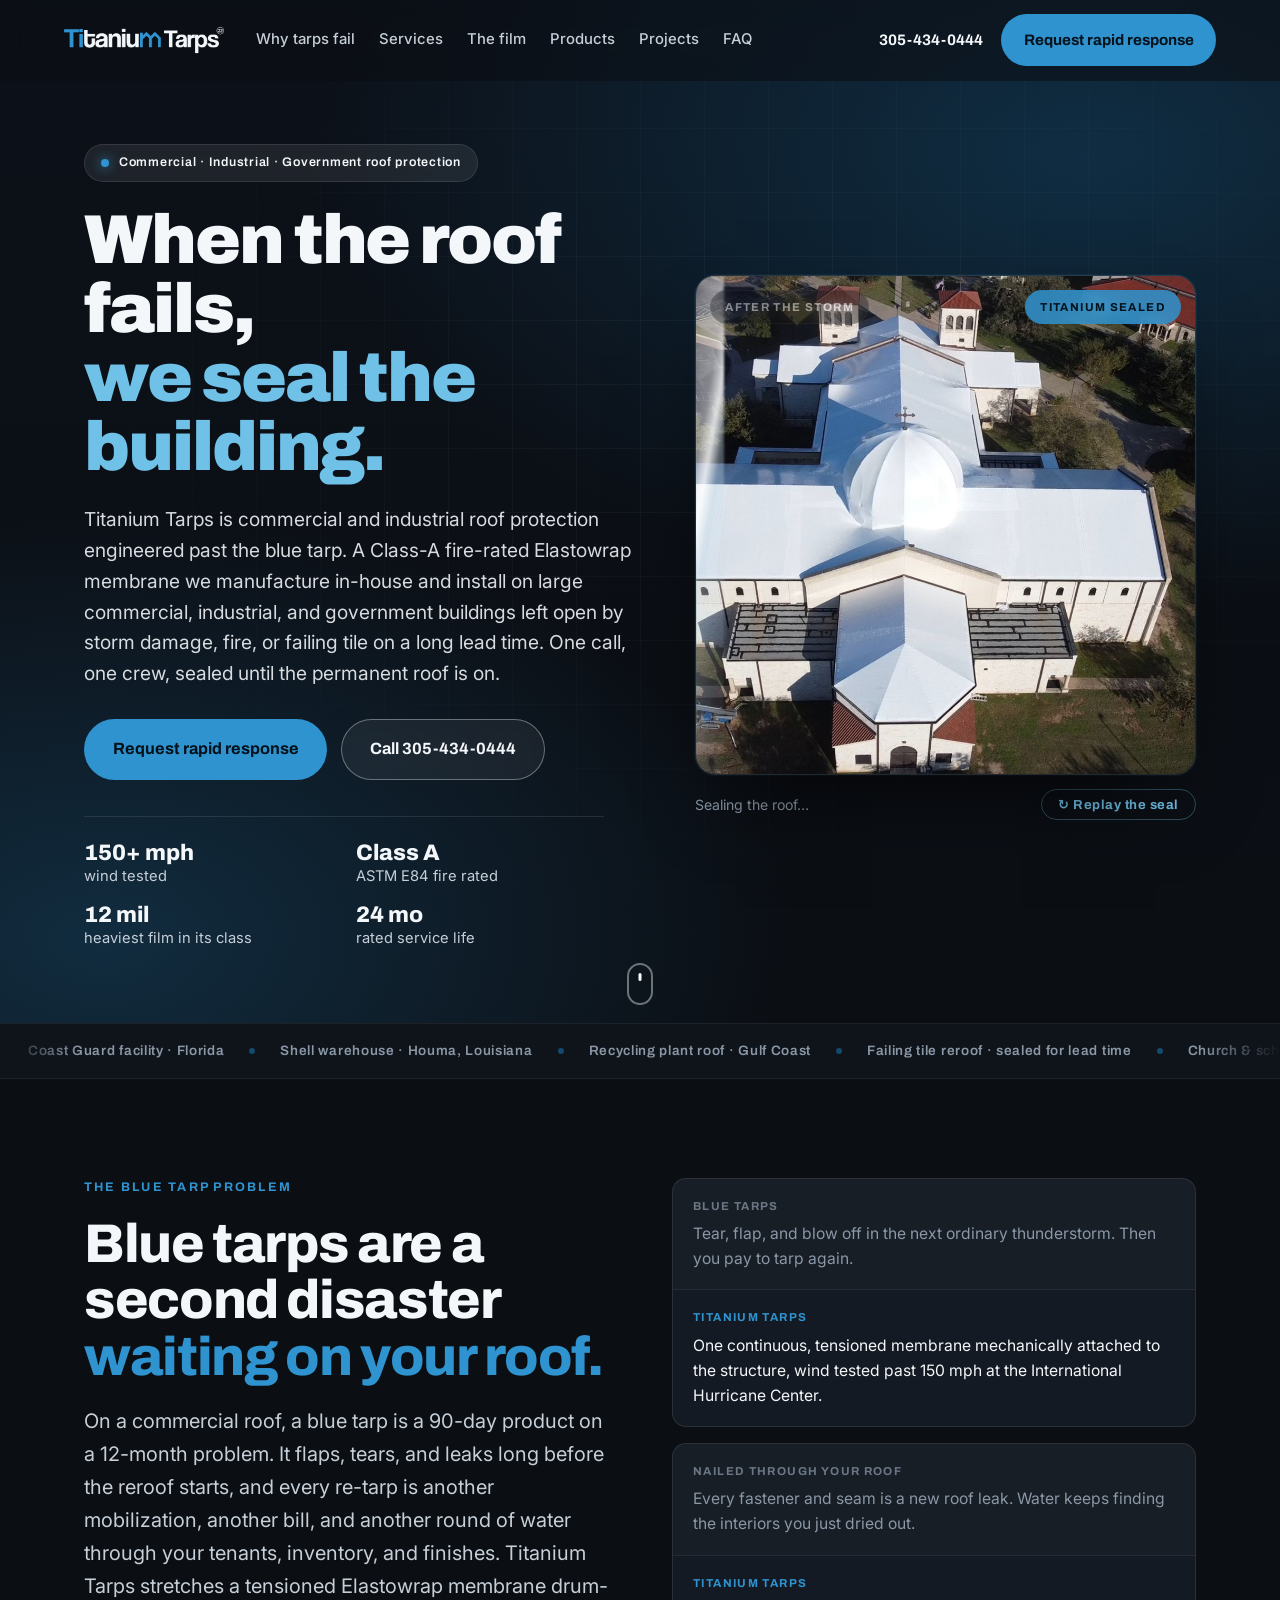
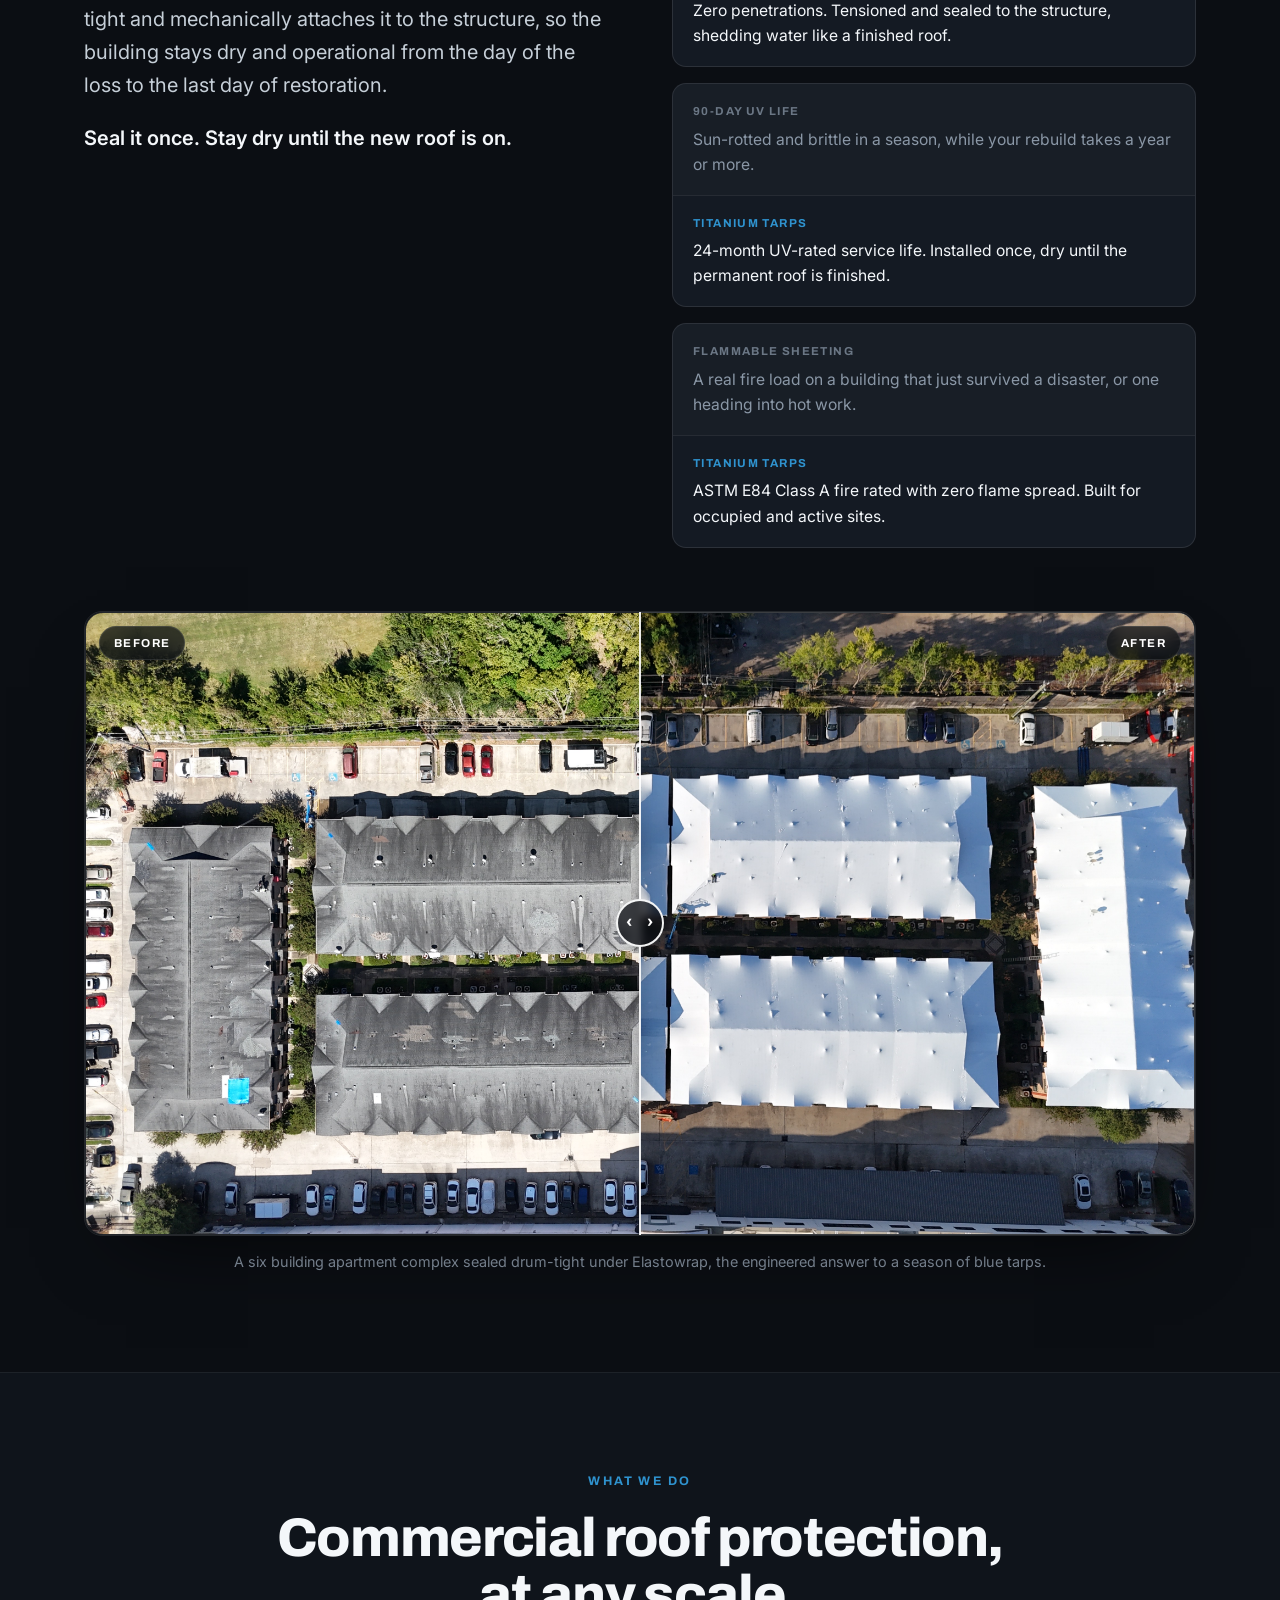
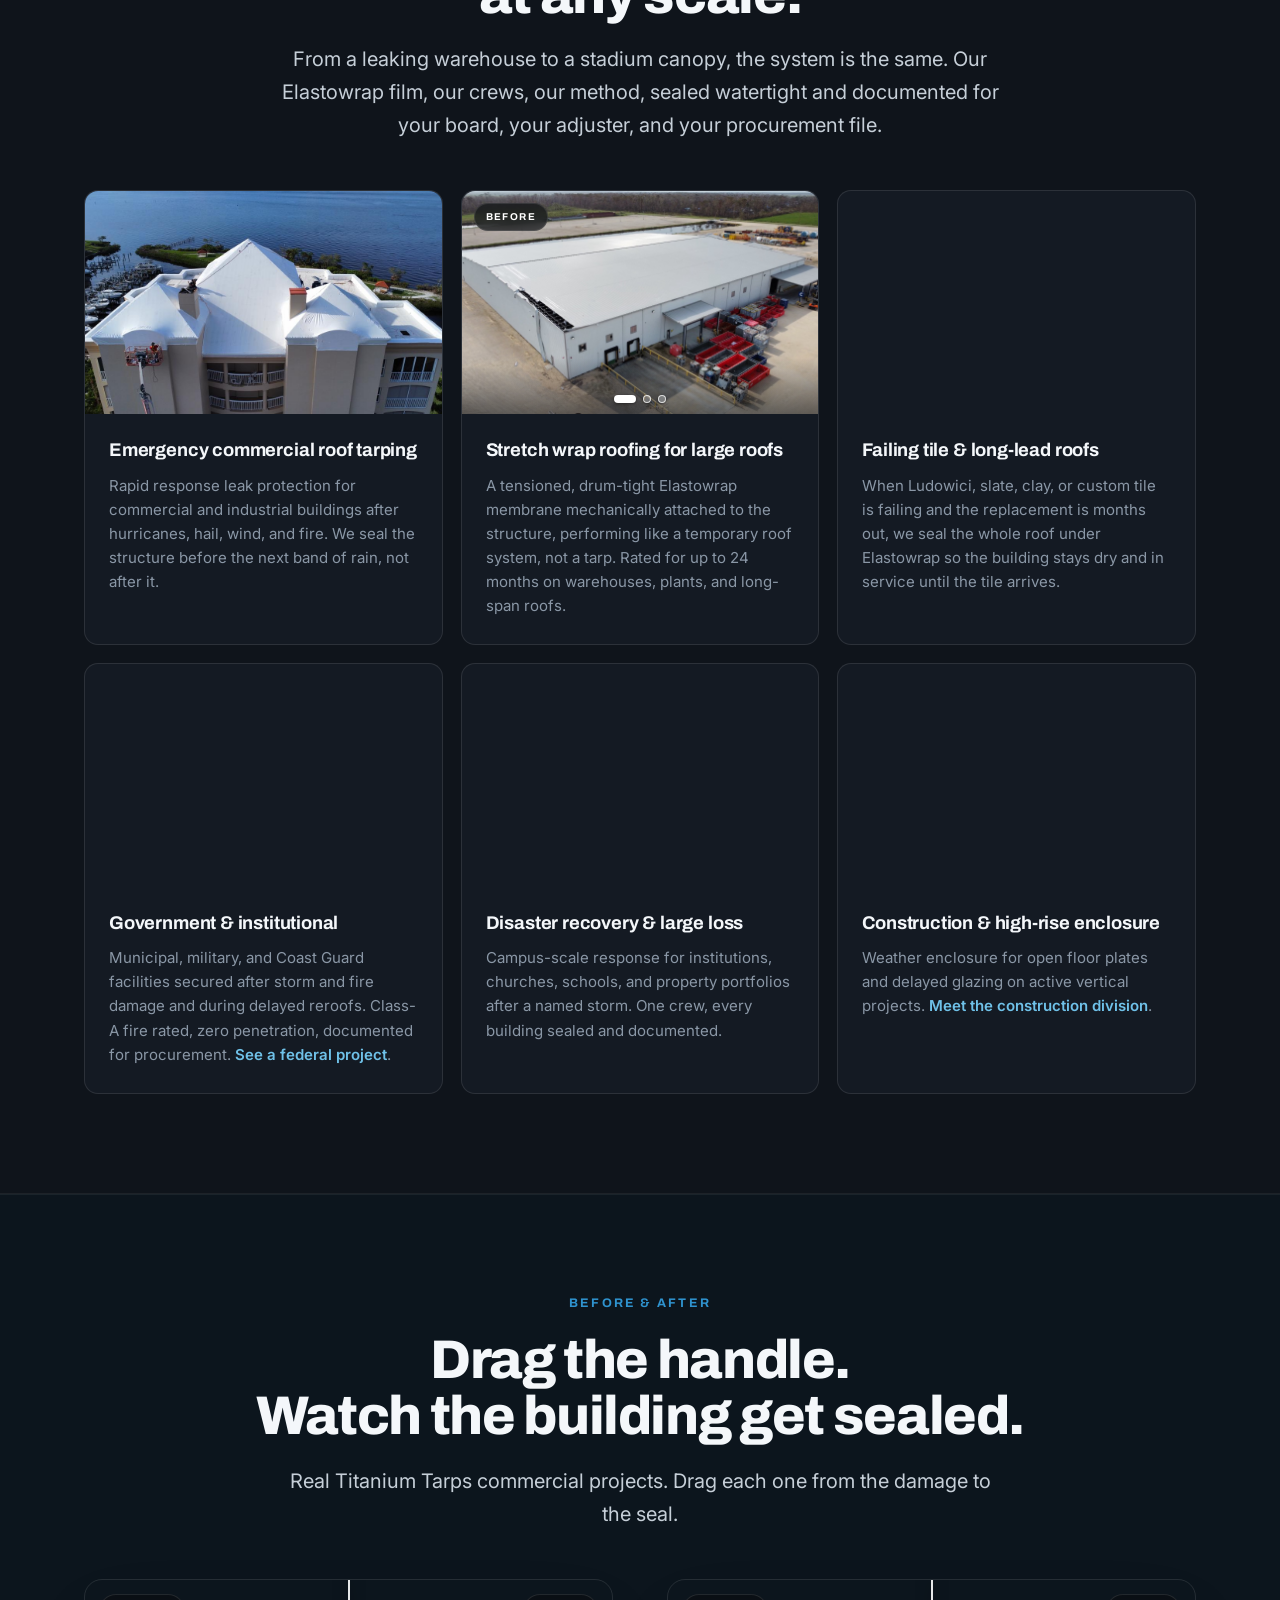
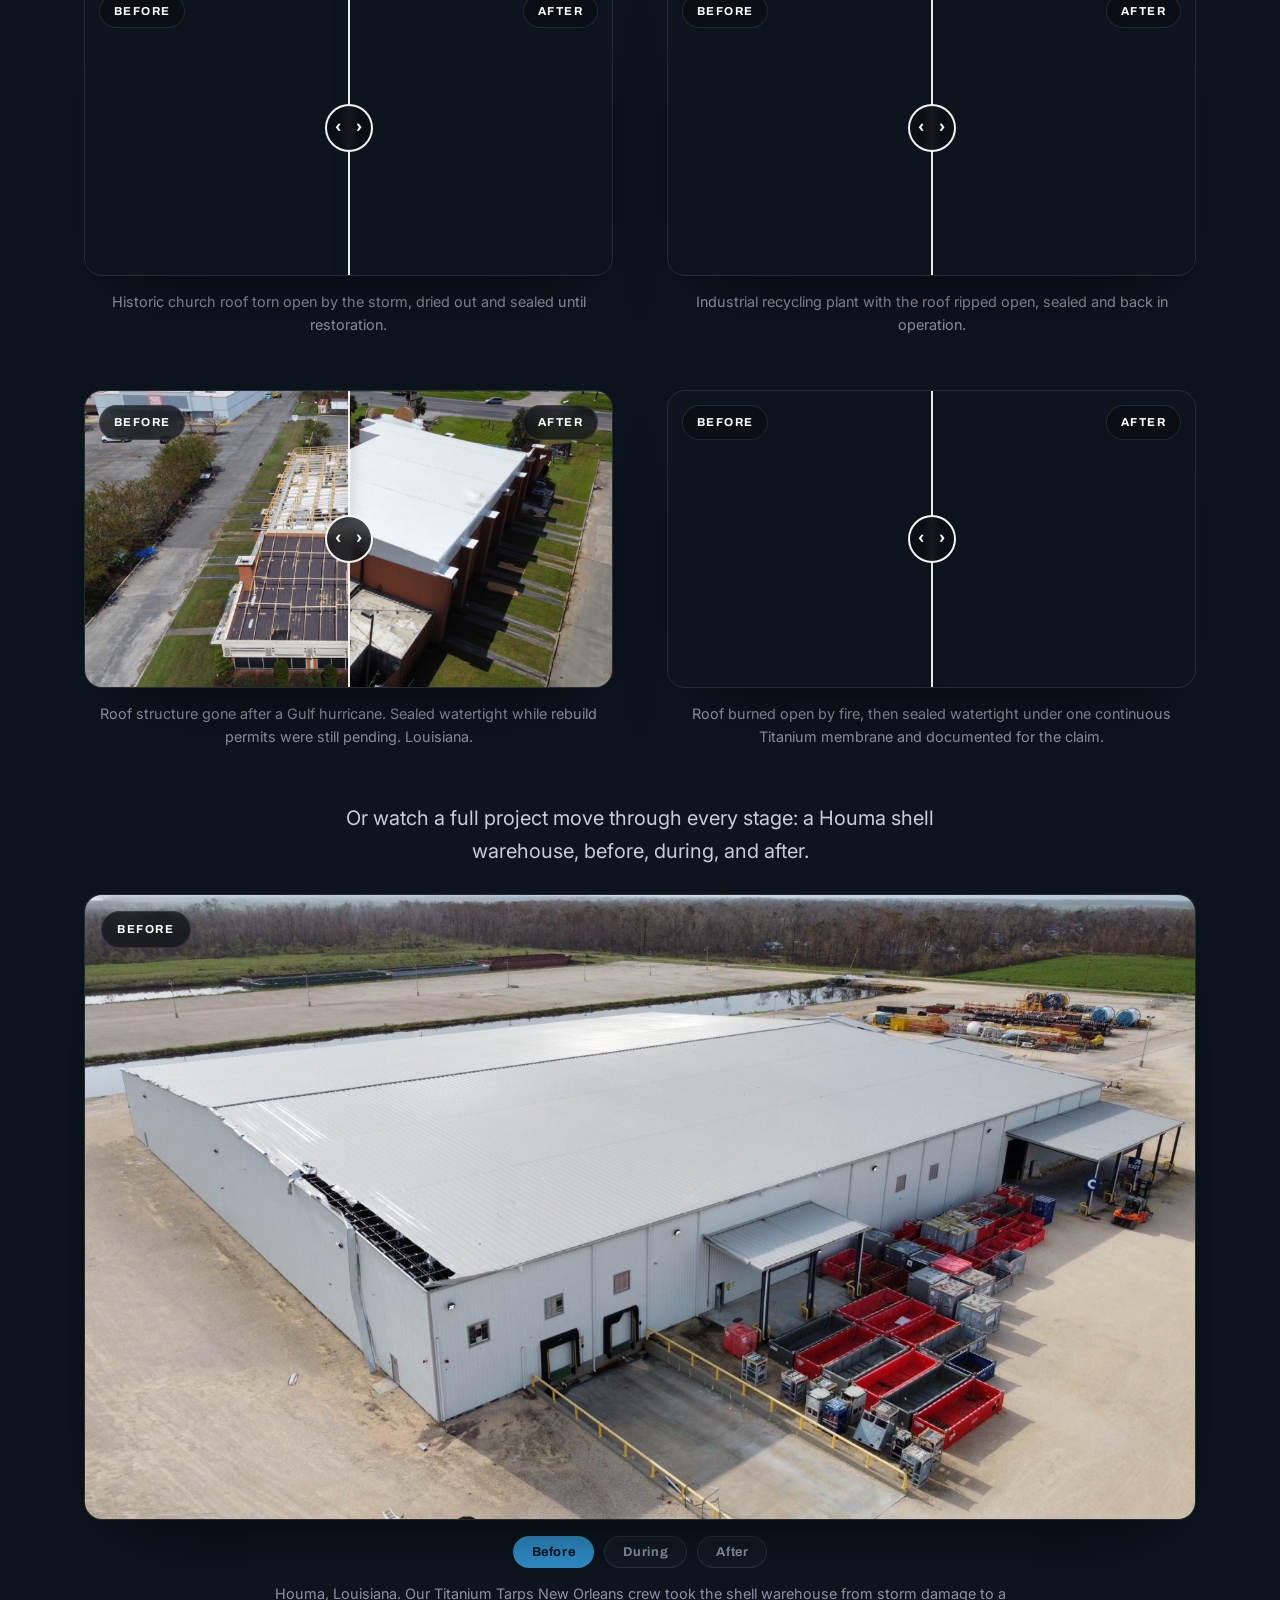
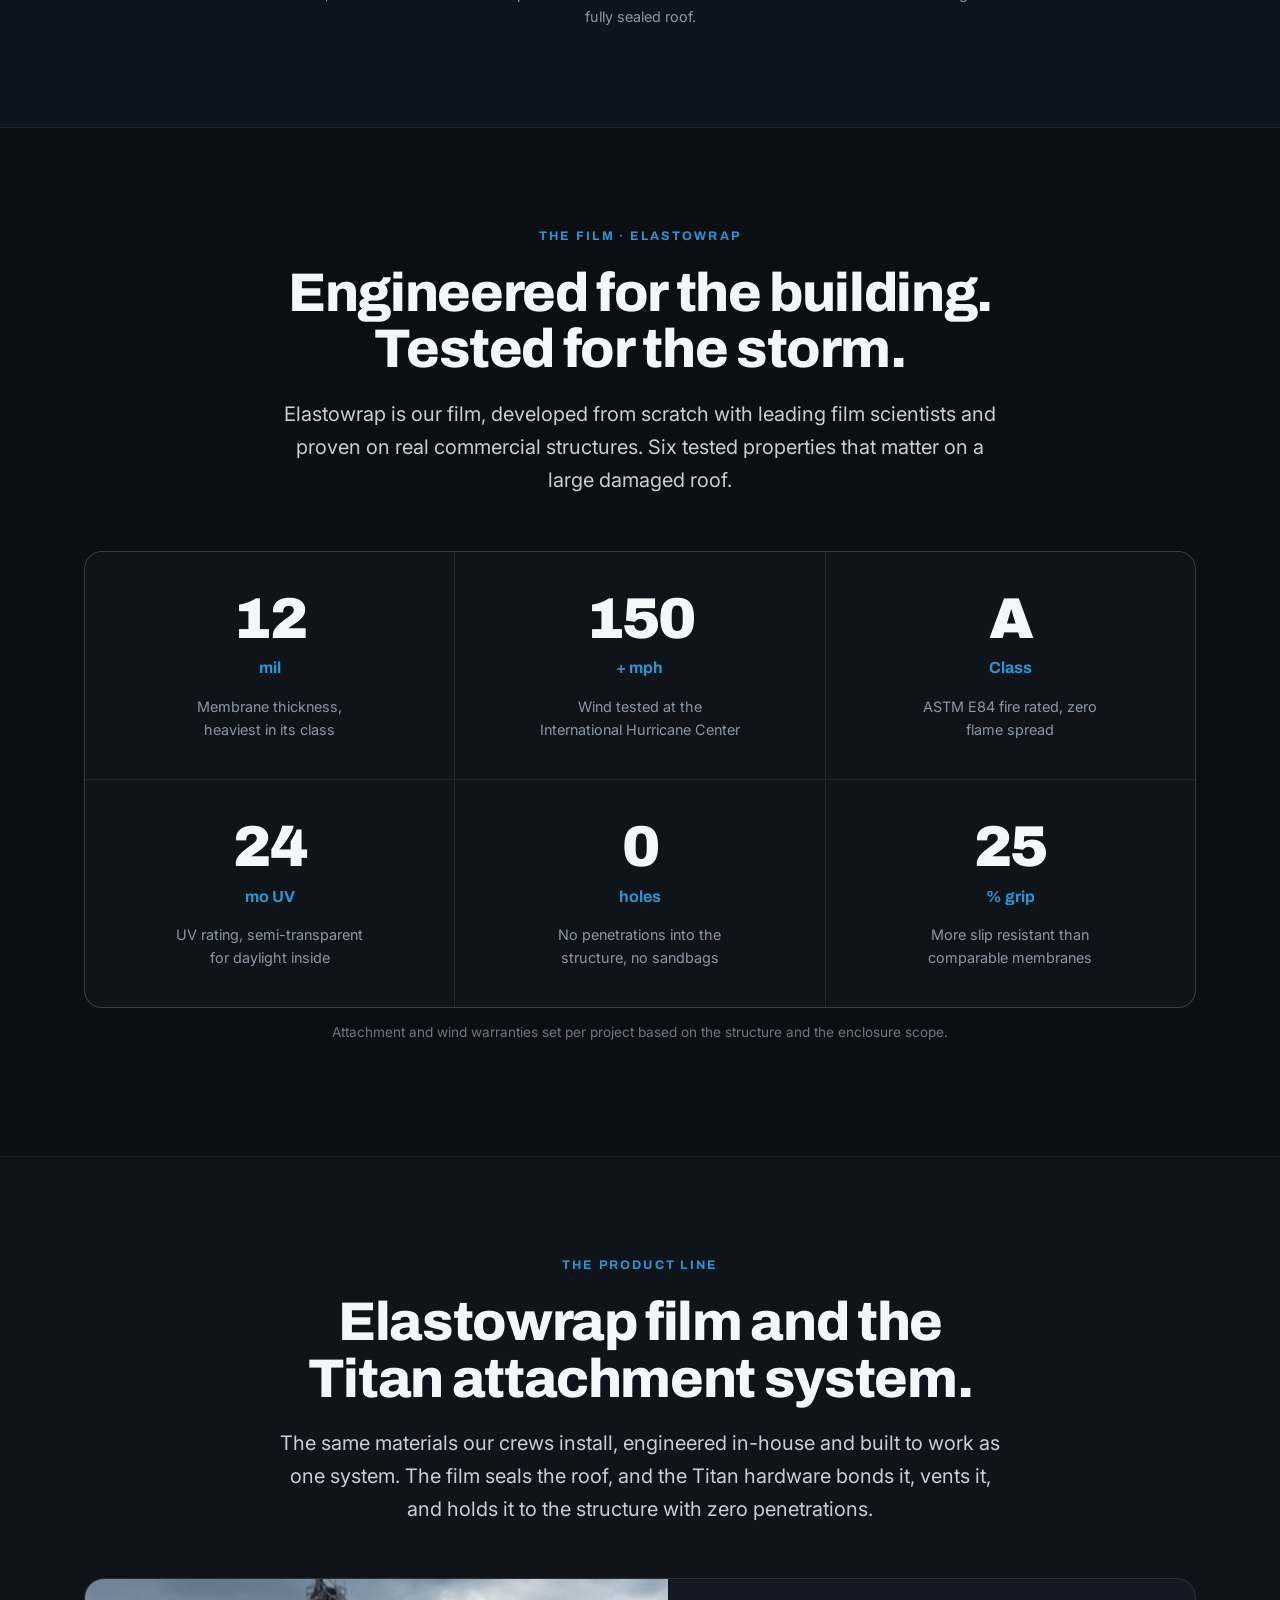
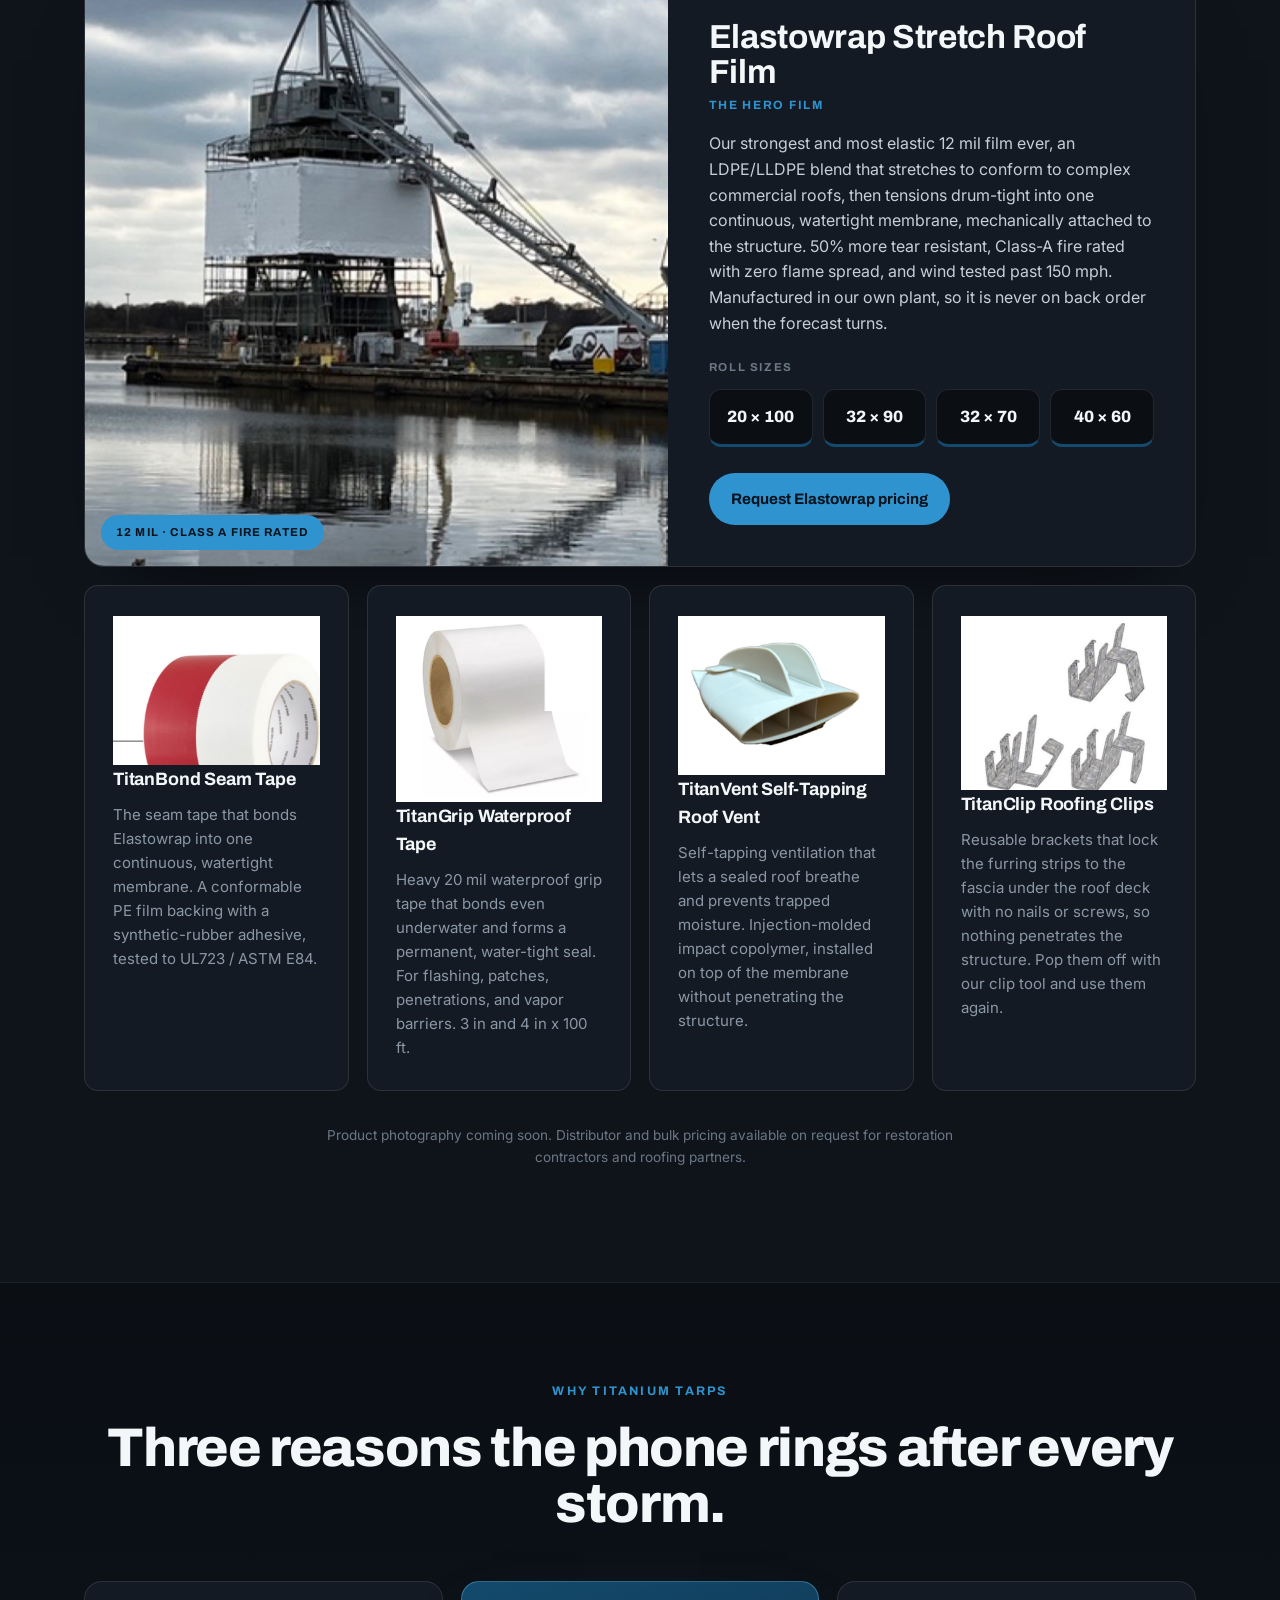
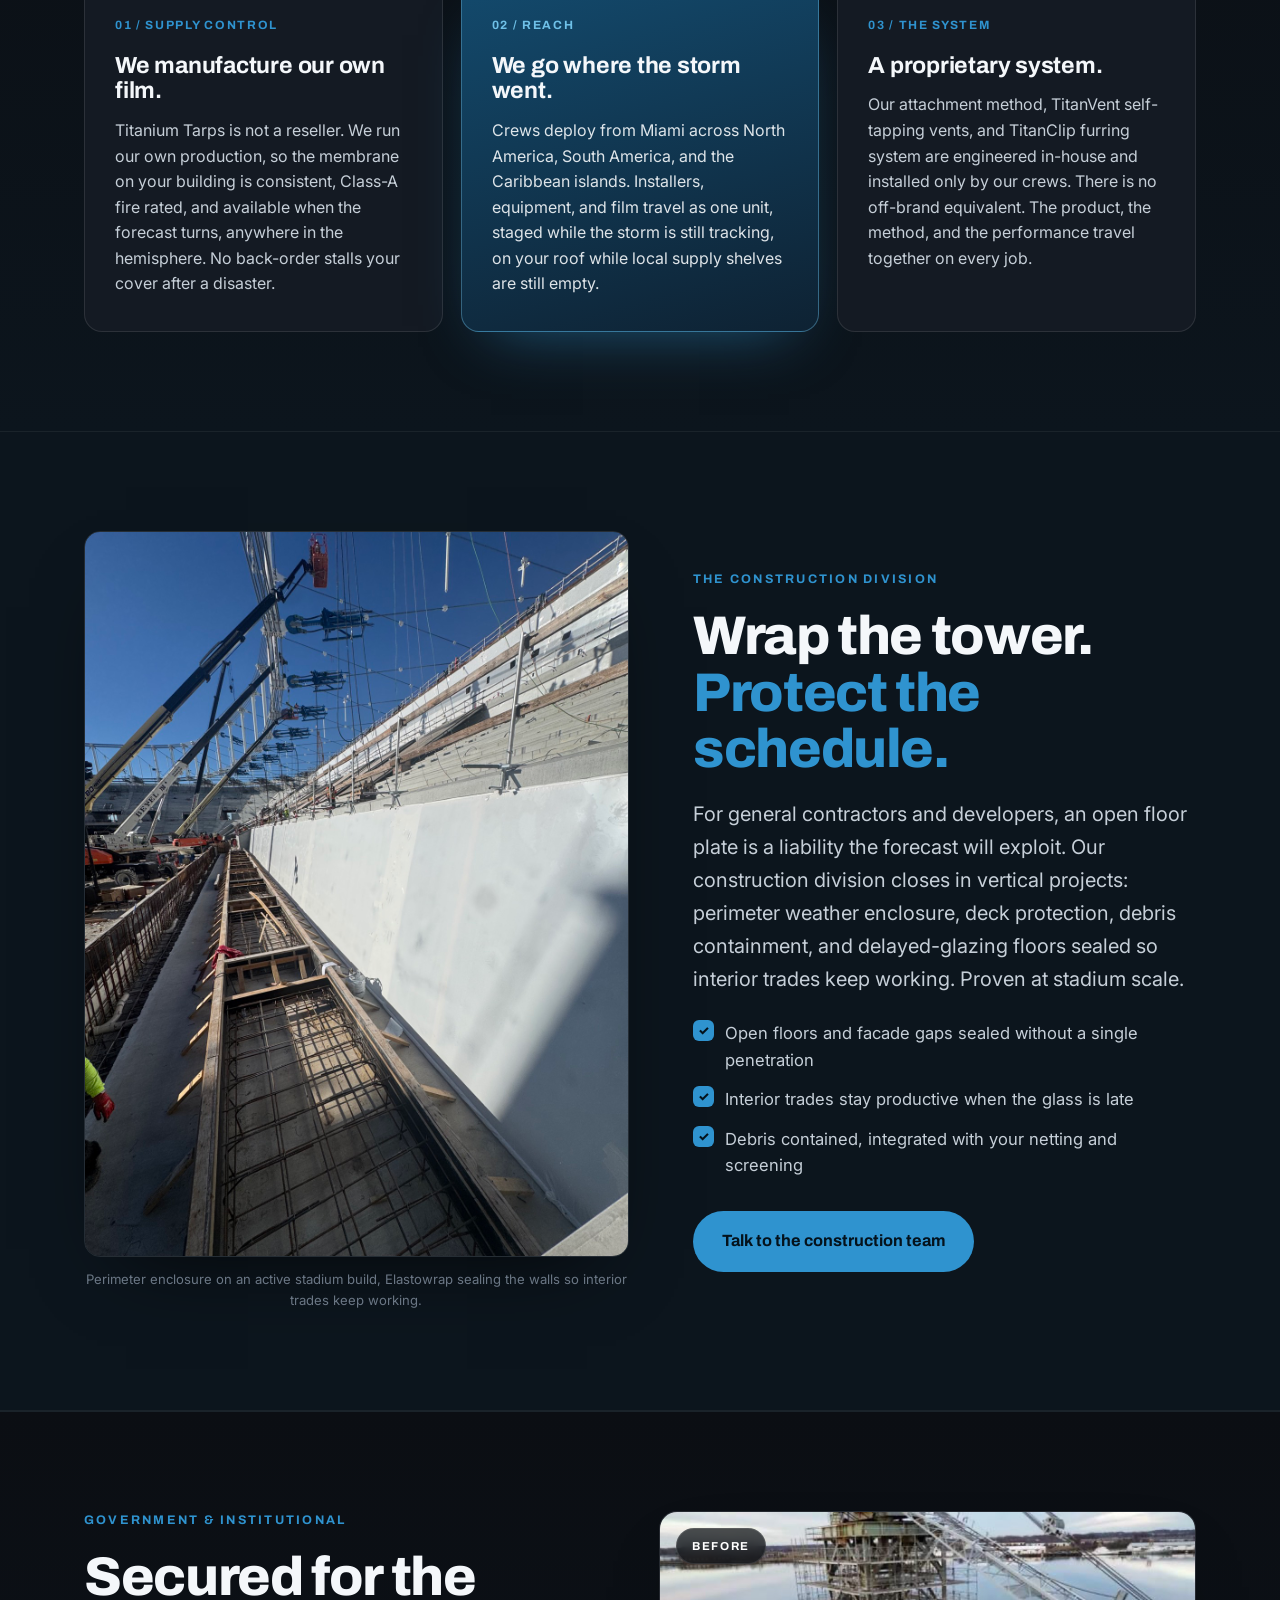
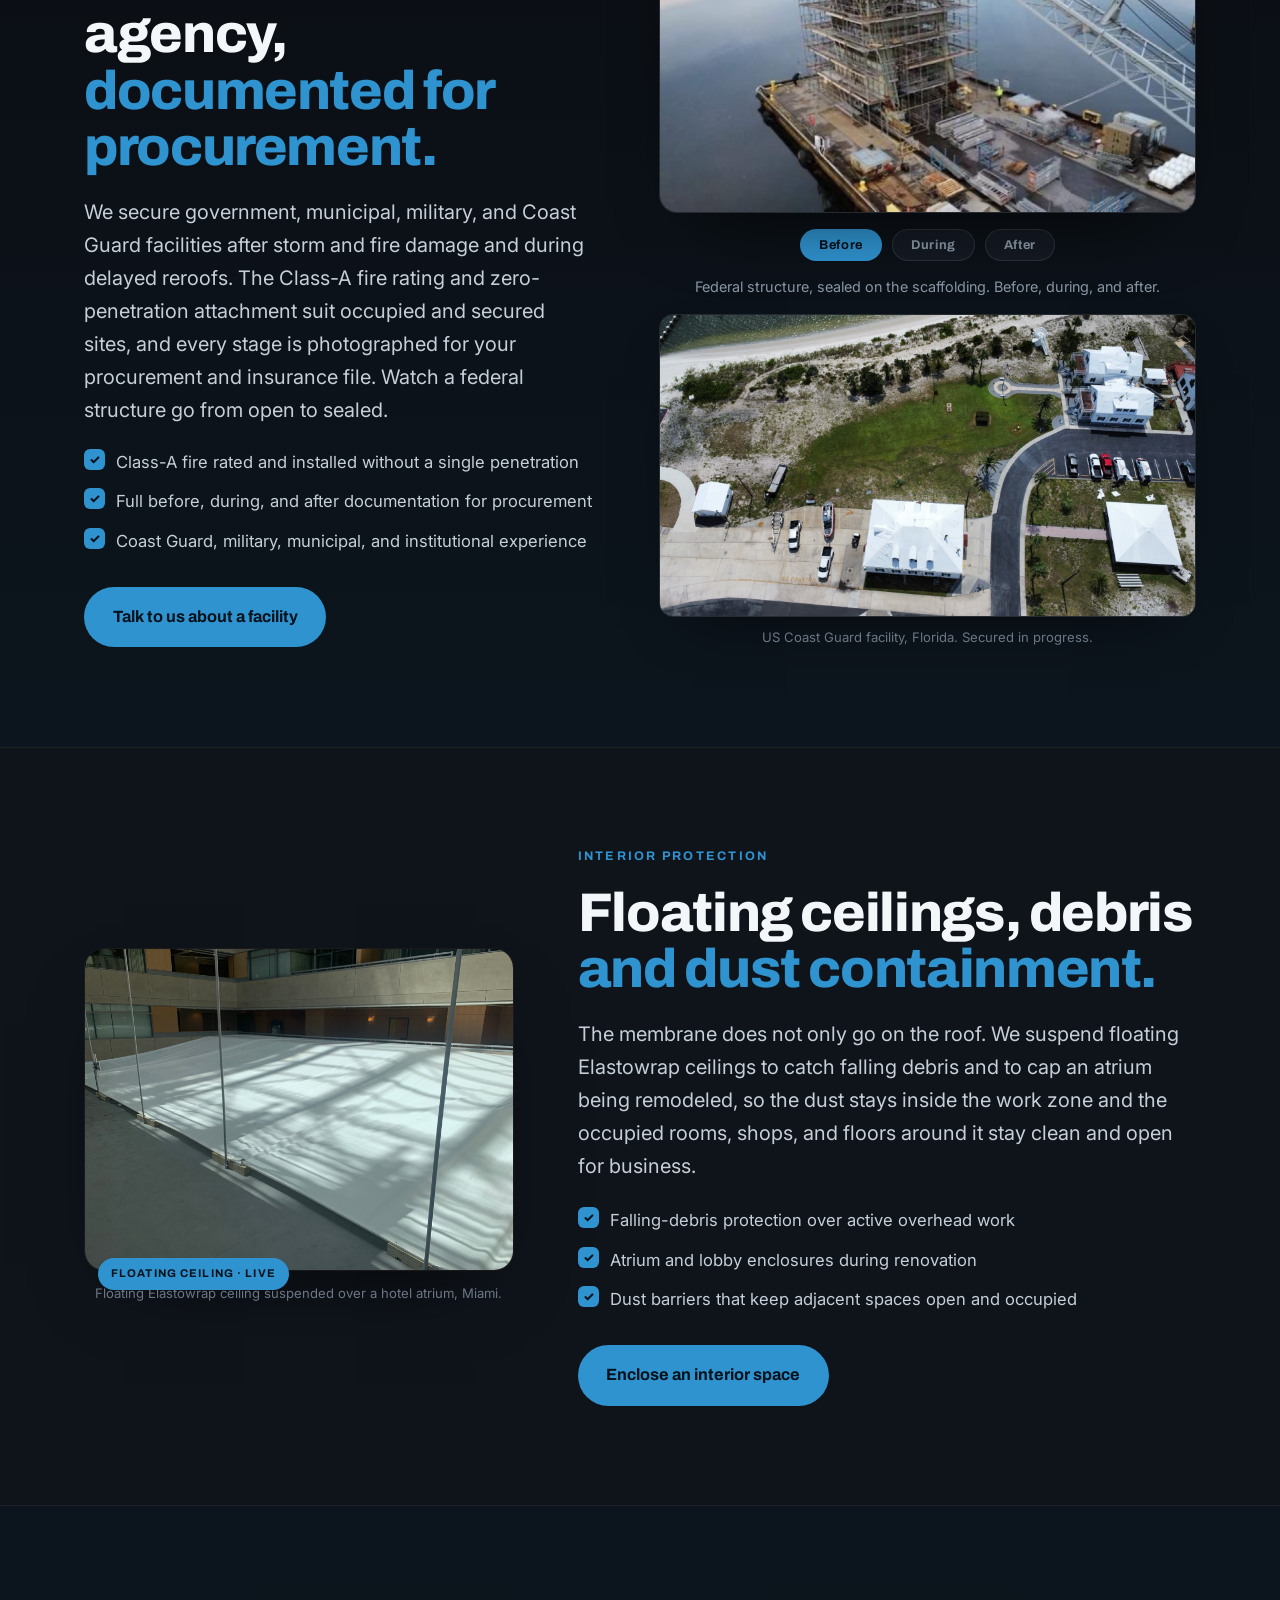
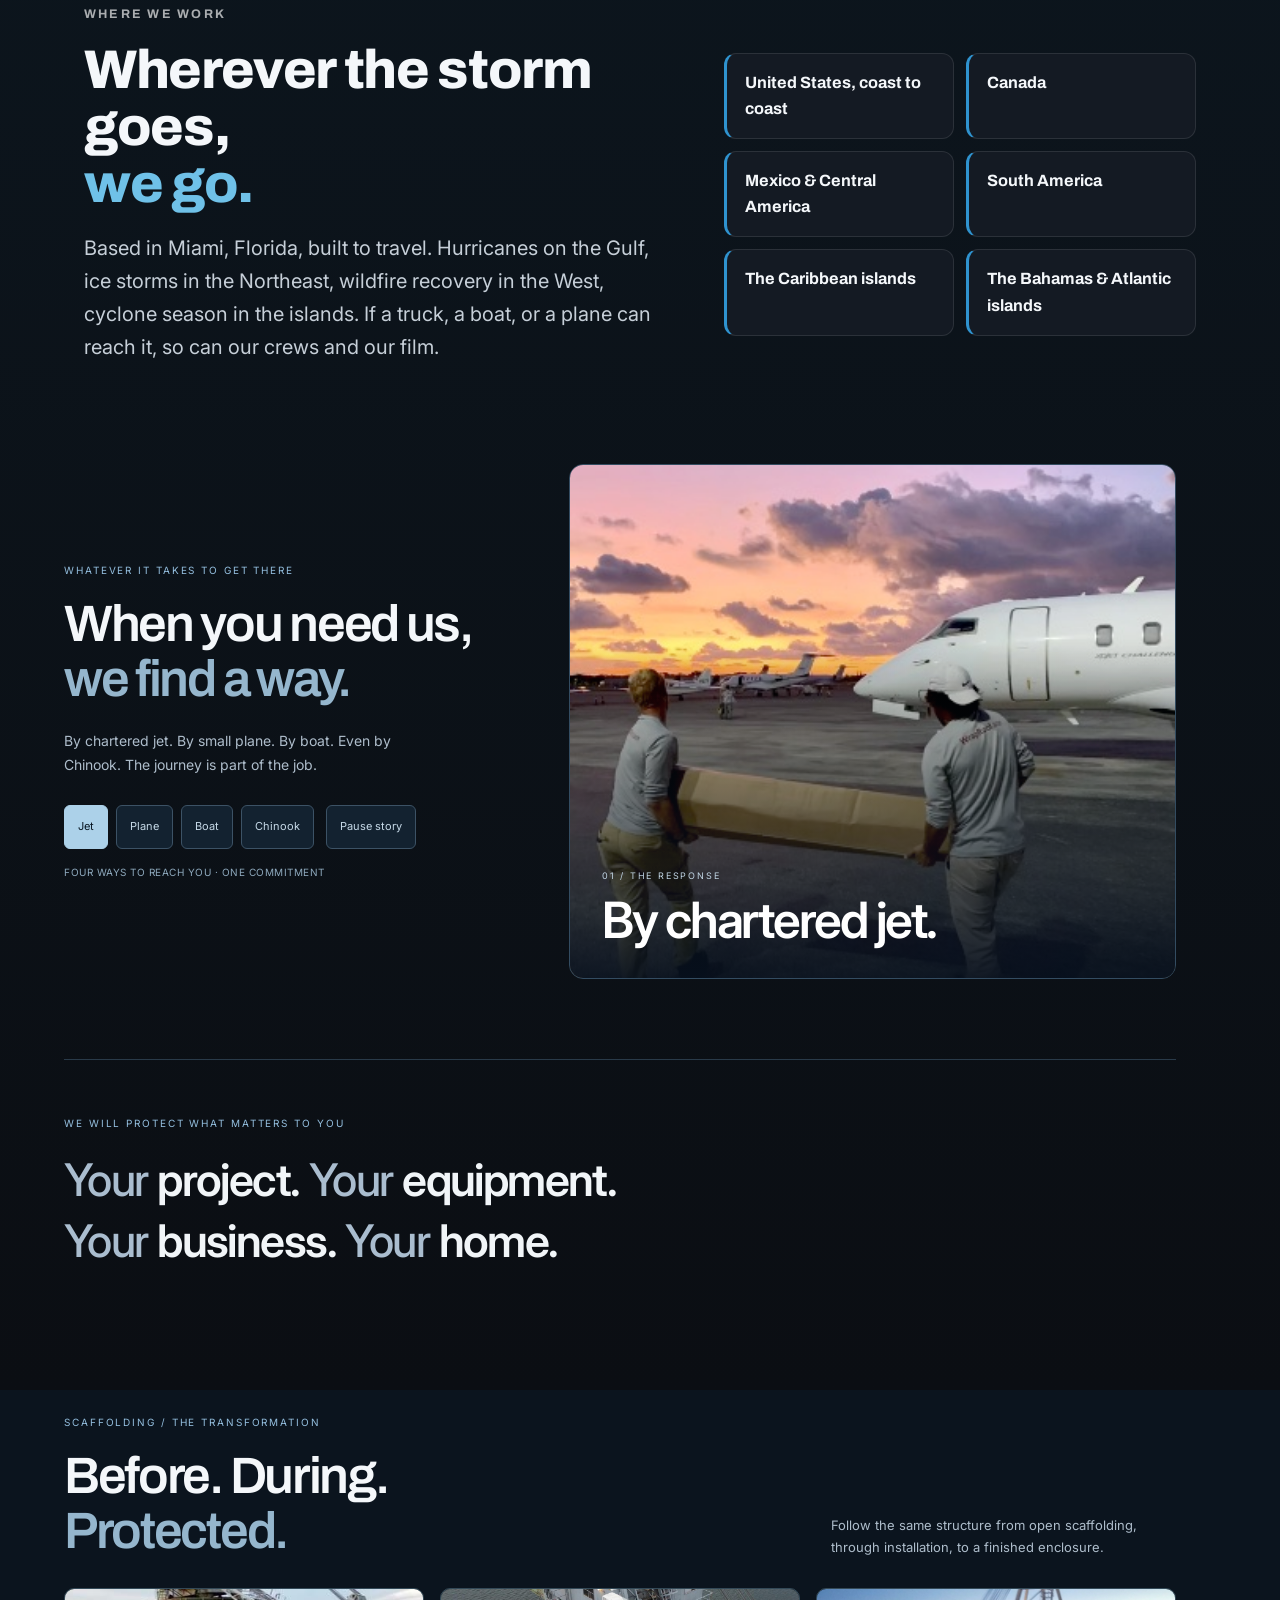
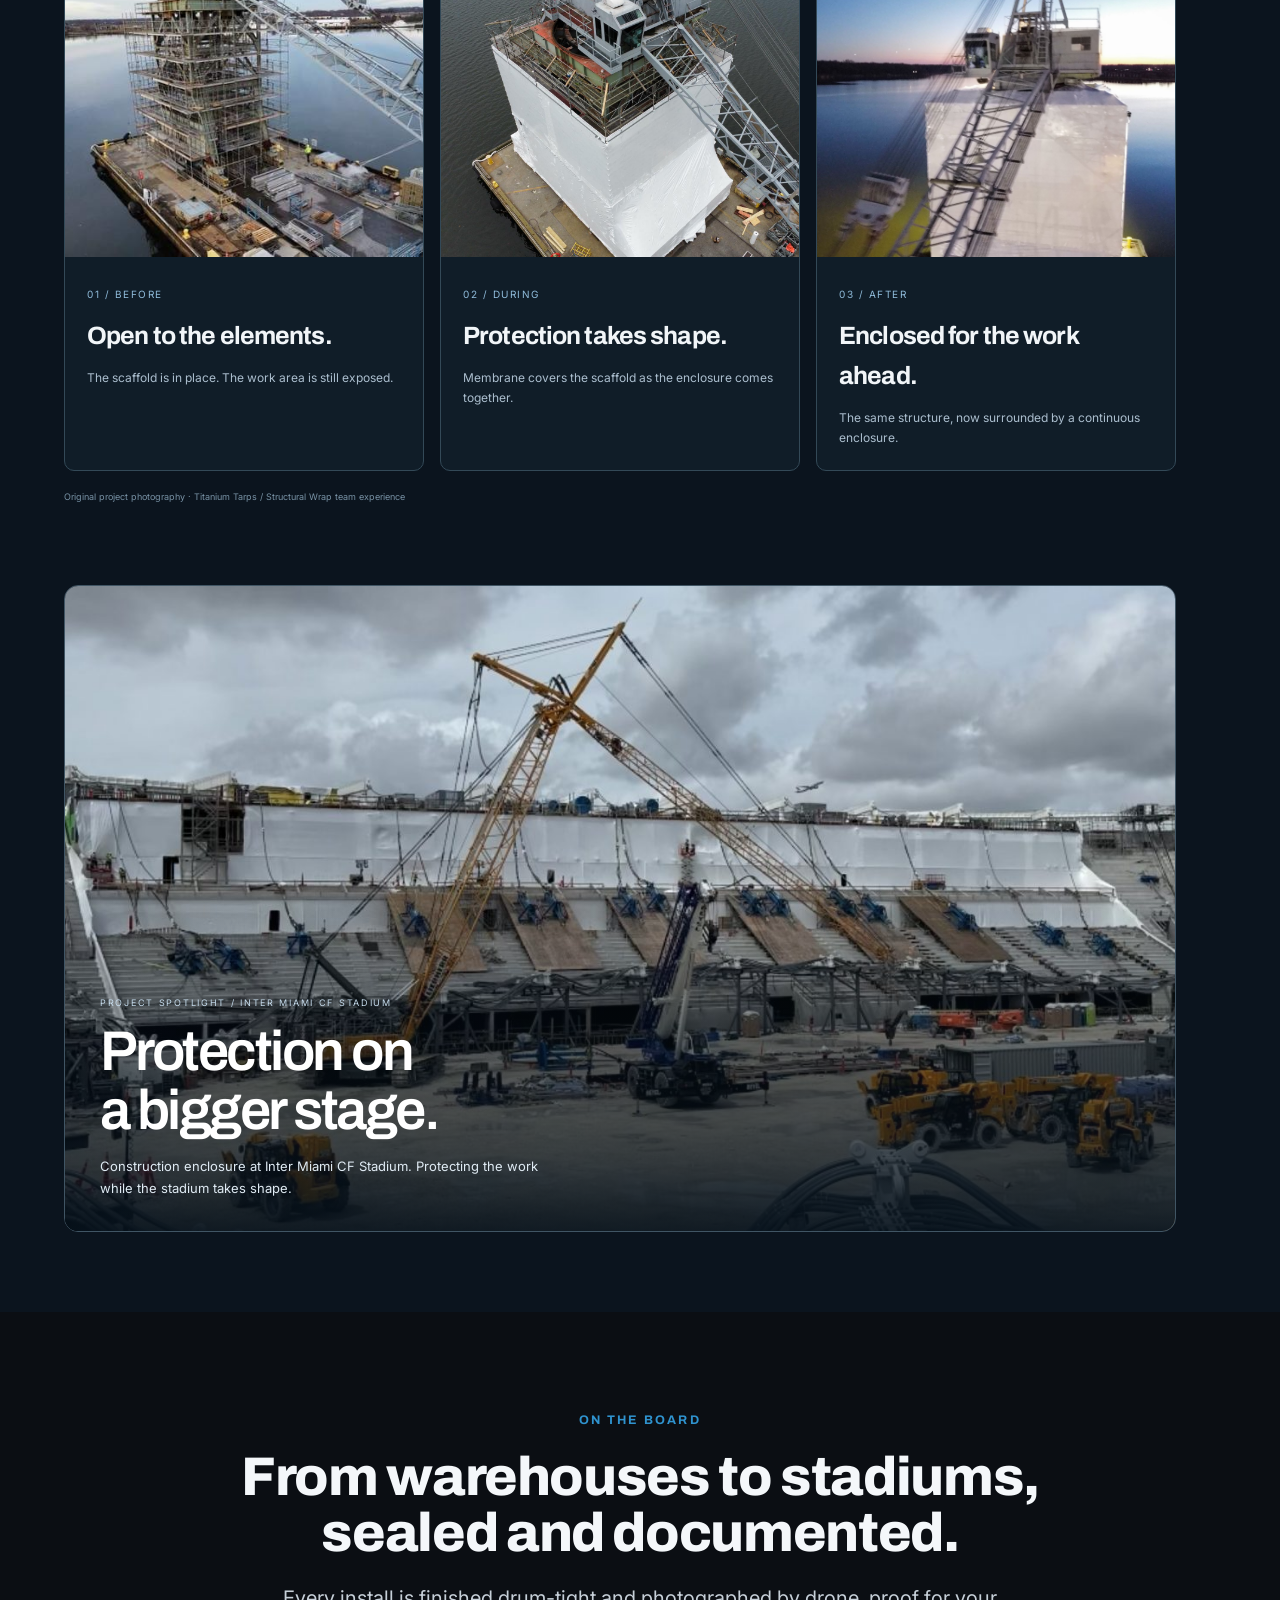
==== commit d0ff09cd: "Refine field story, projects and timber 3D model Retain the original jet, plane and boat photos in a" ====
--- a/index.html
+++ b/index.html
@@ -131,7 +131,8 @@
   ]
 }
 </script>
-<style>.chinook-field-feature{display:grid;grid-template-columns:1fr 1.6fr;gap:36px;align-items:center;padding:32px;margin-top:22px;border:1px solid #36526a;border-radius:16px;background:linear-gradient(120deg,#132638,#0b151f)}.chinook-field-feature h3{font-family:Archivo,Arial,sans-serif;font-size:clamp(26px,3vw,40px);letter-spacing:-.04em;line-height:1.1;margin:13px 0 18px;color:#edf5fc}.chinook-field-feature p:not(.eyebrow){font-size:14px;line-height:1.7;color:#b7c9d9}.chinook-field-feature span{display:block;margin-top:19px;font-size:10px;letter-spacing:.04em;color:#9fbdd4}.chinook-field-feature video{width:100%;aspect-ratio:16/9;display:block;object-fit:contain;background:#050c13;border:1px solid #405b70;border-radius:9px}@media(max-width:760px){.chinook-field-feature{display:flex;flex-direction:column;align-items:stretch;padding:24px;gap:24px}.chinook-field-feature p:not(.eyebrow){font-size:13px}}</style>
+
+<link rel="stylesheet" href="titarps-story.css?v=20261013-story"><script defer src="titarps-story.js?v=20261013-story"></script>
 </head>
 <body>
 
@@ -740,29 +741,13 @@
     </ul>
   </div>
 
-  <figure class="proof container" style="margin-top:clamp(40px,6vh,72px);">
-    <div style="display:grid; grid-template-columns:repeat(auto-fit,minmax(200px,1fr)); gap:14px;">
-      <div style="position:relative; border-radius:16px; overflow:hidden; aspect-ratio:3/4; border:1px solid var(--line-dark);">
-        <img src="assets/img/web/crew-charter-jet.jpg" alt="Titanium Tarps crew loading materials onto a chartered jet at sunset to reach a storm zone" style="width:100%; height:100%; object-fit:cover; display:block;" loading="lazy" decoding="async">
-        <span style="position:absolute; left:12px; bottom:12px; z-index:1; font-family:var(--f-head,'Bricolage Grotesque',sans-serif); font-weight:700; font-size:.78rem; letter-spacing:.08em; text-transform:uppercase; color:#fff; text-shadow:0 2px 12px rgba(0,0,0,.85);">By chartered jet</span>
-      </div>
-      <div style="position:relative; border-radius:16px; overflow:hidden; aspect-ratio:3/4; border:1px solid var(--line-dark);">
-        <img src="assets/img/web/crew-small-plane.jpg" alt="Titanium Tarps crew loading membrane and lumber into a small plane at a private jet center" style="width:100%; height:100%; object-fit:cover; display:block;" loading="lazy" decoding="async">
-        <span style="position:absolute; left:12px; bottom:12px; z-index:1; font-family:var(--f-head,'Bricolage Grotesque',sans-serif); font-weight:700; font-size:.78rem; letter-spacing:.08em; text-transform:uppercase; color:#fff; text-shadow:0 2px 12px rgba(0,0,0,.85);">By small plane</span>
-      </div>
-      <div style="position:relative; border-radius:16px; overflow:hidden; aspect-ratio:3/4; border:1px solid var(--line-dark);">
-        <img src="assets/img/web/crew-response-boat.jpg" alt="Titanium Tarps crew crossing open water by boat to reach a storm-hit island" style="width:100%; height:100%; object-fit:cover; display:block;" loading="lazy" decoding="async">
-        <span style="position:absolute; left:12px; bottom:12px; z-index:1; font-family:var(--f-head,'Bricolage Grotesque',sans-serif); font-weight:700; font-size:.78rem; letter-spacing:.08em; text-transform:uppercase; color:#fff; text-shadow:0 2px 12px rgba(0,0,0,.85);">By boat</span>
-      </div>
-    </div>
-    <div class="chinook-field-feature">
-      <div><p class="eyebrow eyebrow--white">By Chinook</p><h3>Whatever it takes<br>to get there.</h3><p>From the aircraft ramp to the flight over Sanibel. Watch a short look at the people, materials, and journey behind the response.</p><span>Sanibel, Florida · Original field footage</span></div>
-      <video controls playsinline preload="none" poster="sanibel-chinook-poster.jpg" aria-label="Silent 26-second Chinook deployment footage from Sanibel"><source src="sanibel-chinook.mp4" type="video/mp4">Your browser cannot play this video. <a href="sanibel-chinook.mp4">Watch the Sanibel deployment</a>.</video>
-    </div>
-    <figcaption style="margin-top:16px;"><strong>By chartered jet. By small plane. By boat. By Chinook.</strong> When disaster strikes, we find a way to get our crews and materials where they need to go.</figcaption>
-  </figure>
-</section>
-
+<section class="tt-story tt-journey" data-journey aria-label="How we get there"><div class="tt-journey-copy"><p class="tt-kicker">WHATEVER IT TAKES TO GET THERE</p><h2>When you need us,<br><span>we find a way.</span></h2><p>By chartered jet. By small plane. By boat. Even by Chinook. The journey is part of the job.</p><div class="tt-journey-controls" role="group" aria-label="Choose a travel slide"><button type="button" data-travel="0" aria-pressed="true" aria-label="Show Jet">Jet</button><button type="button" data-travel="1" aria-pressed="false" aria-label="Show Plane">Plane</button><button type="button" data-travel="2" aria-pressed="false" aria-label="Show Boat">Boat</button><button type="button" data-travel="3" aria-pressed="false" aria-label="Show Chinook">Chinook</button><button type="button" class="tt-pause" data-travel-pause aria-pressed="false">Pause story</button></div><p class="tt-journey-status" data-travel-status role="status">FOUR WAYS TO REACH YOU · ONE COMMITMENT</p></div><div class="tt-journey-stage"><figure class="tt-travel-slide is-active" aria-hidden="false"><img src="assets/img/web/crew-charter-jet.jpg" alt="Crew and materials beside a chartered jet" loading="lazy" decoding="async"><figcaption><small>01 / THE RESPONSE</small><strong>By chartered jet.</strong></figcaption></figure><figure class="tt-travel-slide" aria-hidden="true"><img src="assets/img/web/crew-small-plane.jpg" alt="Loading a small plane with materials" loading="lazy" decoding="async"><figcaption><small>02 / THE RESPONSE</small><strong>By small plane.</strong></figcaption></figure><figure class="tt-travel-slide" aria-hidden="true"><img src="assets/img/web/crew-response-boat.jpg" alt="The crew traveling by boat" loading="lazy" decoding="async"><figcaption><small>03 / THE RESPONSE</small><strong>By boat.</strong></figcaption></figure><figure class="tt-travel-slide" aria-hidden="true"><img src="sanibel-chinook-poster.jpg" alt="Chinook helicopter with its loading ramp open in Sanibel" loading="lazy" decoding="async"><figcaption><small>04 / WHATEVER IT TAKES</small><strong>Even by Chinook.</strong></figcaption></figure></div></section>
+<section class="tt-story tt-promise" aria-label="What we protect"><p class="tt-kicker">WE WILL PROTECT WHAT MATTERS TO YOU</p><p>Your <strong>project.</strong> Your <strong>equipment.</strong><br>Your <strong>business.</strong> Your <strong>home.</strong></p></section>
+</section>
+
+
+<div class="tt-projects-wrap"><section class="tt-story tt-scaffold" aria-labelledby="scaffold-heading"><div class="tt-section-head"><div><p class="tt-kicker">SCAFFOLDING / THE TRANSFORMATION</p><h2 id="scaffold-heading">Before. During.<br><span>Protected.</span></h2></div><p>Follow the same structure from open scaffolding, through installation, to a finished enclosure.</p></div><div class="tt-scaffold-grid"><figure><img src="scaffold-before.jpg" alt="Open scaffolding around a waterfront industrial structure" loading="lazy" decoding="async"><figcaption><small>01 / BEFORE</small><h3>Open to the elements.</h3><p>The scaffold is in place. The work area is still exposed.</p></figcaption></figure><figure><img src="scaffold-during.jpg" alt="White membrane being installed around the scaffold with its upper section still open" loading="lazy" decoding="async"><figcaption><small>02 / DURING</small><h3>Protection takes shape.</h3><p>Membrane covers the scaffold as the enclosure comes together.</p></figcaption></figure><figure><img src="scaffold-after.jpg" alt="Completed white membrane enclosure around the waterfront scaffold" loading="lazy" decoding="async"><figcaption><small>03 / AFTER</small><h3>Enclosed for the work ahead.</h3><p>The same structure, now surrounded by a continuous enclosure.</p></figcaption></figure></div><p class="tt-project-credit">Original project photography · Titanium Tarps / Structural Wrap team experience</p></section>
+<section class="tt-story tt-stadium" aria-labelledby="stadium-heading"><figure class="tt-stadium-frame"><img src="assets/img/web/stadium.jpg" alt="White membrane enclosing the Inter Miami CF Stadium stands during construction" width="1284" height="777" loading="lazy" decoding="async"><figcaption><p class="tt-kicker">PROJECT SPOTLIGHT / INTER MIAMI CF STADIUM</p><h2 id="stadium-heading">Protection on<br>a bigger stage.</h2><p>Construction enclosure at Inter Miami CF Stadium. Protecting the work while the stadium takes shape.</p></figcaption></figure></section></div>
 
 <!-- ========== Section: Projects / proof ========== -->
 <section class="projects" id="projects">
@@ -774,9 +759,6 @@
       your board, and your procurement file that the building is protected.
     </p>
 
-    <div class="proj-feature">
-      <img src="assets/img/web/stadium.jpg" alt="Titanium Tarps white enclosure film on the Inter Miami CF stadium canopy during construction" loading="lazy" decoding="async">
-      <div class="proj-feature__tag">Inter Miami CF Stadium · Miami, Florida</div>
     </div>
 
     <div class="proj-grid">
@@ -801,6 +783,8 @@
     </div>
   </div>
 </section>
+<div class="tt-projects-wrap"><section class="tt-story tt-home-film" aria-labelledby="home-film-heading"><div class="tt-home-film-grid"><div><p class="tt-kicker">BEHIND THE RESPONSE / SANIBEL</p><h2 id="home-film-heading">From the field.</h2><p>Chinooks on the ground. Materials at the ramp. A flight over Sanibel. Watch the journey behind the response.</p><small>Original field footage · 26 seconds · silent edit</small></div><video controls playsinline preload="none" poster="sanibel-chinook-poster.jpg" aria-label="Silent 26-second Sanibel deployment film"><source src="sanibel-chinook.mp4" type="video/mp4">Your browser cannot play this video. <a href="sanibel-chinook.mp4">Watch the Sanibel deployment</a>.</video></div></section></div>
+
 
 
 <!-- ========== Section: FAQ ========== -->
--- a/titarps-story.css
+++ b/titarps-story.css
@@ -0,0 +1,12 @@
+/* Shared field story for the company site and executive cards. */
+.tt-story{max-width:1296px;margin:0 auto;padding:80px 0;color:#f1f5f8;font-family:Inter,Arial,sans-serif}
+.tt-story *{box-sizing:border-box}.tt-story button{font:inherit;cursor:pointer}.tt-story button:focus-visible,.tt-story a:focus-visible{outline:3px solid #a6dbff;outline-offset:5px}.tt-kicker{font-size:10px;letter-spacing:.19em;text-transform:uppercase;color:#94bfdf;margin:0 0 18px}.tt-story h2{font-size:clamp(32px,4vw,54px);line-height:1.06;letter-spacing:-.045em;margin:0;font-weight:600}.tt-story p{line-height:1.7}.tt-story h2 span{color:#95b6cd}
+.tt-journey{display:grid;grid-template-columns:.85fr 1.15fr;gap:56px;align-items:center}.tt-journey-copy>p:not(.tt-kicker){font-size:14px;color:#aebdcb;max-width:370px;margin:23px 0}.tt-journey-stage{position:relative;aspect-ratio:1.18;border:1px solid #334c61;border-radius:14px;overflow:hidden;background:#0b1720}.tt-travel-slide{margin:0;position:absolute;inset:0;opacity:0;visibility:hidden;transition:opacity .7s,visibility .7s;pointer-events:none}.tt-travel-slide.is-active{opacity:1;visibility:visible;pointer-events:auto}.tt-travel-slide img{width:100%;height:100%;object-fit:cover;display:block}.tt-travel-slide:nth-child(1) img{object-position:center 48%}.tt-travel-slide:nth-child(2) img{object-position:center 45%}.tt-travel-slide:nth-child(3) img{object-position:center 35%}.tt-travel-slide:after{content:'';position:absolute;inset:35% 0 0;background:linear-gradient(transparent,#07101df2)}.tt-travel-slide figcaption{position:absolute;bottom:32px;left:32px;right:24px;z-index:1}.tt-travel-slide small{display:block;font-size:9px;letter-spacing:.2em;color:#c1d5e4;margin-bottom:10px}.tt-travel-slide strong{display:block;font-size:clamp(32px,4vw,50px);line-height:1.04;letter-spacing:-.045em;font-weight:600;color:white}.tt-journey-controls{display:flex;gap:8px;flex-wrap:wrap;margin-top:28px}.tt-journey-controls button{border:1px solid #3c5265;background:#132230;color:#c6d9e7;border-radius:6px;min-width:44px;min-height:44px;padding:9px 13px;font-size:11px}.tt-journey-controls button[aria-pressed=true]{background:#acd1e9;color:#091622;border-color:#acd1e9}.tt-journey-controls .tt-pause{font-size:11px;margin-left:4px}.tt-journey-status{font-size:10px!important;color:#8ea9bd!important;margin:15px 0 0!important;letter-spacing:.05em}
+.tt-promise{padding:55px 0 20px;border-top:1px solid #293a49}.tt-promise>p:last-child{font-size:clamp(24px,3.7vw,45px);font-weight:500;letter-spacing:-.035em;line-height:1.35;margin:0;color:#aabdcf;max-width:1050px}.tt-promise strong{color:#f1f5f8;font-weight:600}
+.tt-scaffold{padding-top:24px}.tt-section-head{display:flex;justify-content:space-between;align-items:end;gap:30px;margin-bottom:30px}.tt-section-head>p{max-width:345px;margin:0;color:#aebdcb;font-size:13px}.tt-scaffold-grid{display:grid;grid-template-columns:repeat(3,1fr);gap:16px}.tt-scaffold-grid figure{margin:0;border:1px solid #334957;border-radius:10px;overflow:hidden;background:#101d28}.tt-scaffold-grid img{display:block;width:100%;aspect-ratio:4/3;object-fit:cover}.tt-scaffold-grid figcaption{padding:22px}.tt-scaffold-grid small{color:#8fbbda;font-size:10px;letter-spacing:.15em}.tt-scaffold-grid h3{color:#f1f5f8;font-size:25px;letter-spacing:-.035em;margin:9px 0 12px}.tt-scaffold-grid p{font-size:12px;color:#abbece;margin:0}.tt-project-credit{font-size:9px!important;color:#7892a5;margin:18px 0 0}
+.tt-stadium{padding-top:0}.tt-stadium-frame{position:relative;margin:0;border-radius:14px;overflow:hidden;border:1px solid #405564;background:#101c28}.tt-stadium-frame img{display:block;width:100%;height:auto;aspect-ratio:1.72;object-fit:cover}.tt-stadium-frame figcaption{position:absolute;inset:auto 0 0;padding:110px 35px 32px;background:linear-gradient(transparent,#06111bee)}.tt-stadium-frame h2{font-size:clamp(29px,4.5vw,56px);color:#fff}.tt-stadium-frame p{color:#e0ebf4;font-size:13px;max-width:440px;margin:14px 0 0}.tt-stadium-frame .tt-kicker{font-size:9px;margin:0 0 12px;color:#c6dced}
+.tt-home-film{border-top:1px solid #293a49}.tt-home-film-grid{display:grid;grid-template-columns:1fr 1.6fr;align-items:center;gap:40px}.tt-home-film p:not(.tt-kicker){color:#abbece;font-size:14px;margin:22px 0}.tt-home-film video{width:100%;aspect-ratio:16/9;background:#030a10;border:1px solid #38536a;border-radius:12px}.tt-home-film small{font-size:10px;color:#91afc6}
+body:has(.coverage) .tt-story{max-width:1112px}body:has(.coverage) .tt-projects-wrap{background:#0b141e}body:has(.coverage) .tt-home-film{padding-top:75px;padding-bottom:75px}.tt-home-scaffold{padding-top:60px}
+@media(max-width:1400px){.tt-story{margin-left:5%;margin-right:5%}}@media(max-width:900px){.tt-journey{gap:30px;grid-template-columns:1fr 1fr}.tt-journey-controls{gap:6px}.tt-journey-controls button{padding:8px 10px}.tt-scaffold-grid{gap:10px}.tt-scaffold-grid figcaption{padding:17px}.tt-section-head{align-items:start;flex-direction:column;gap:18px}.tt-section-head>p{max-width:550px}.tt-home-film-grid{gap:25px}}
+@media(max-width:640px){.tt-story{margin-left:6%;margin-right:6%;padding-top:50px;padding-bottom:50px}.tt-journey{display:flex;flex-direction:column;align-items:stretch;gap:24px}.tt-journey-copy>p:not(.tt-kicker){max-width:none;font-size:13px}.tt-journey-stage{aspect-ratio:1.05}.tt-journey-controls{margin-top:22px}.tt-journey-controls button{font-size:10px}.tt-travel-slide figcaption{bottom:25px;left:23px}.tt-promise{padding-top:30px;padding-bottom:0}.tt-promise>p:last-child{font-size:28px}.tt-scaffold{padding-top:0}.tt-scaffold-grid{grid-template-columns:1fr;gap:20px}.tt-scaffold-grid img{aspect-ratio:16/10}.tt-scaffold-grid figcaption{padding:22px}.tt-scaffold-grid h3{font-size:26px}.tt-stadium{padding-top:0}.tt-stadium-frame img{aspect-ratio:1.2;object-position:50% 50%}.tt-stadium-frame figcaption{position:relative;padding:24px;background:#10202d}.tt-stadium-frame h2{font-size:33px}.tt-stadium-frame p{font-size:12px}.tt-home-film-grid{display:flex;flex-direction:column;align-items:stretch}.tt-home-scaffold{padding-top:45px}}
+@media(prefers-reduced-motion:reduce){.tt-travel-slide{transition:none}}
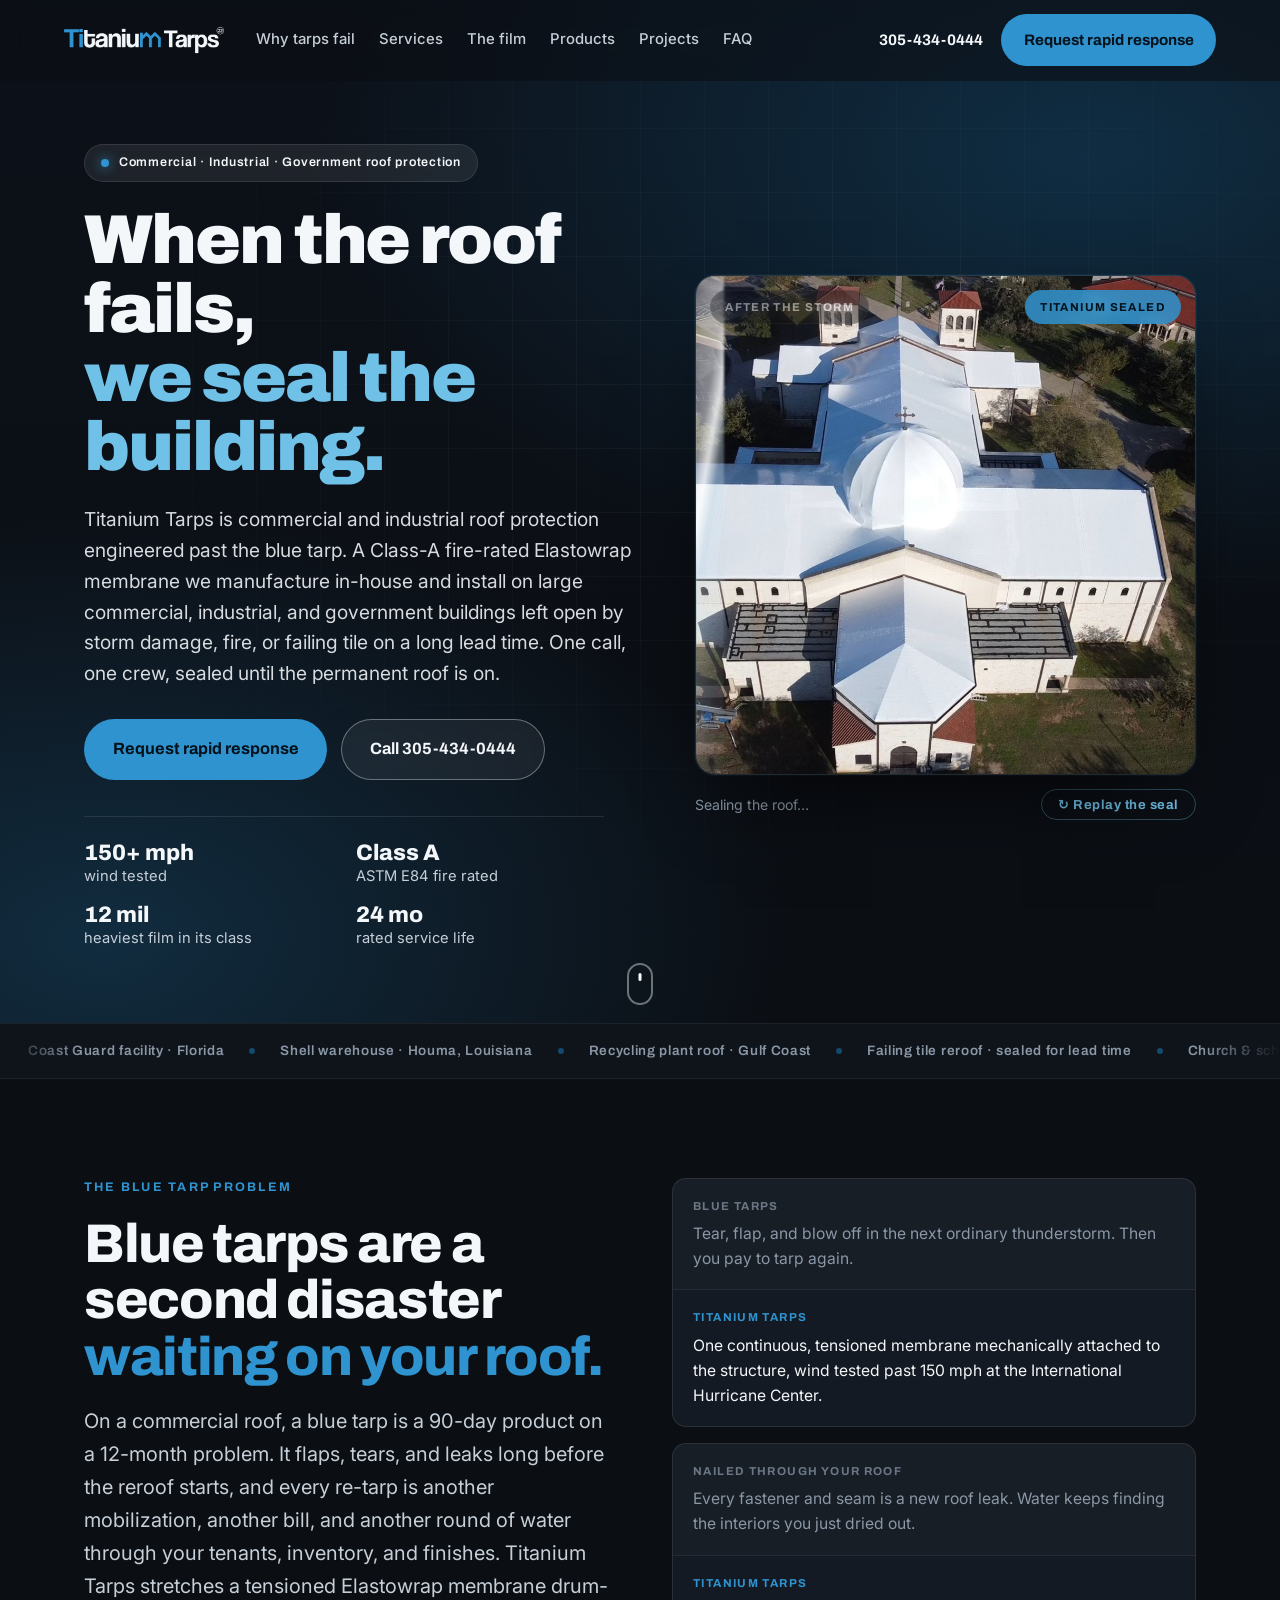
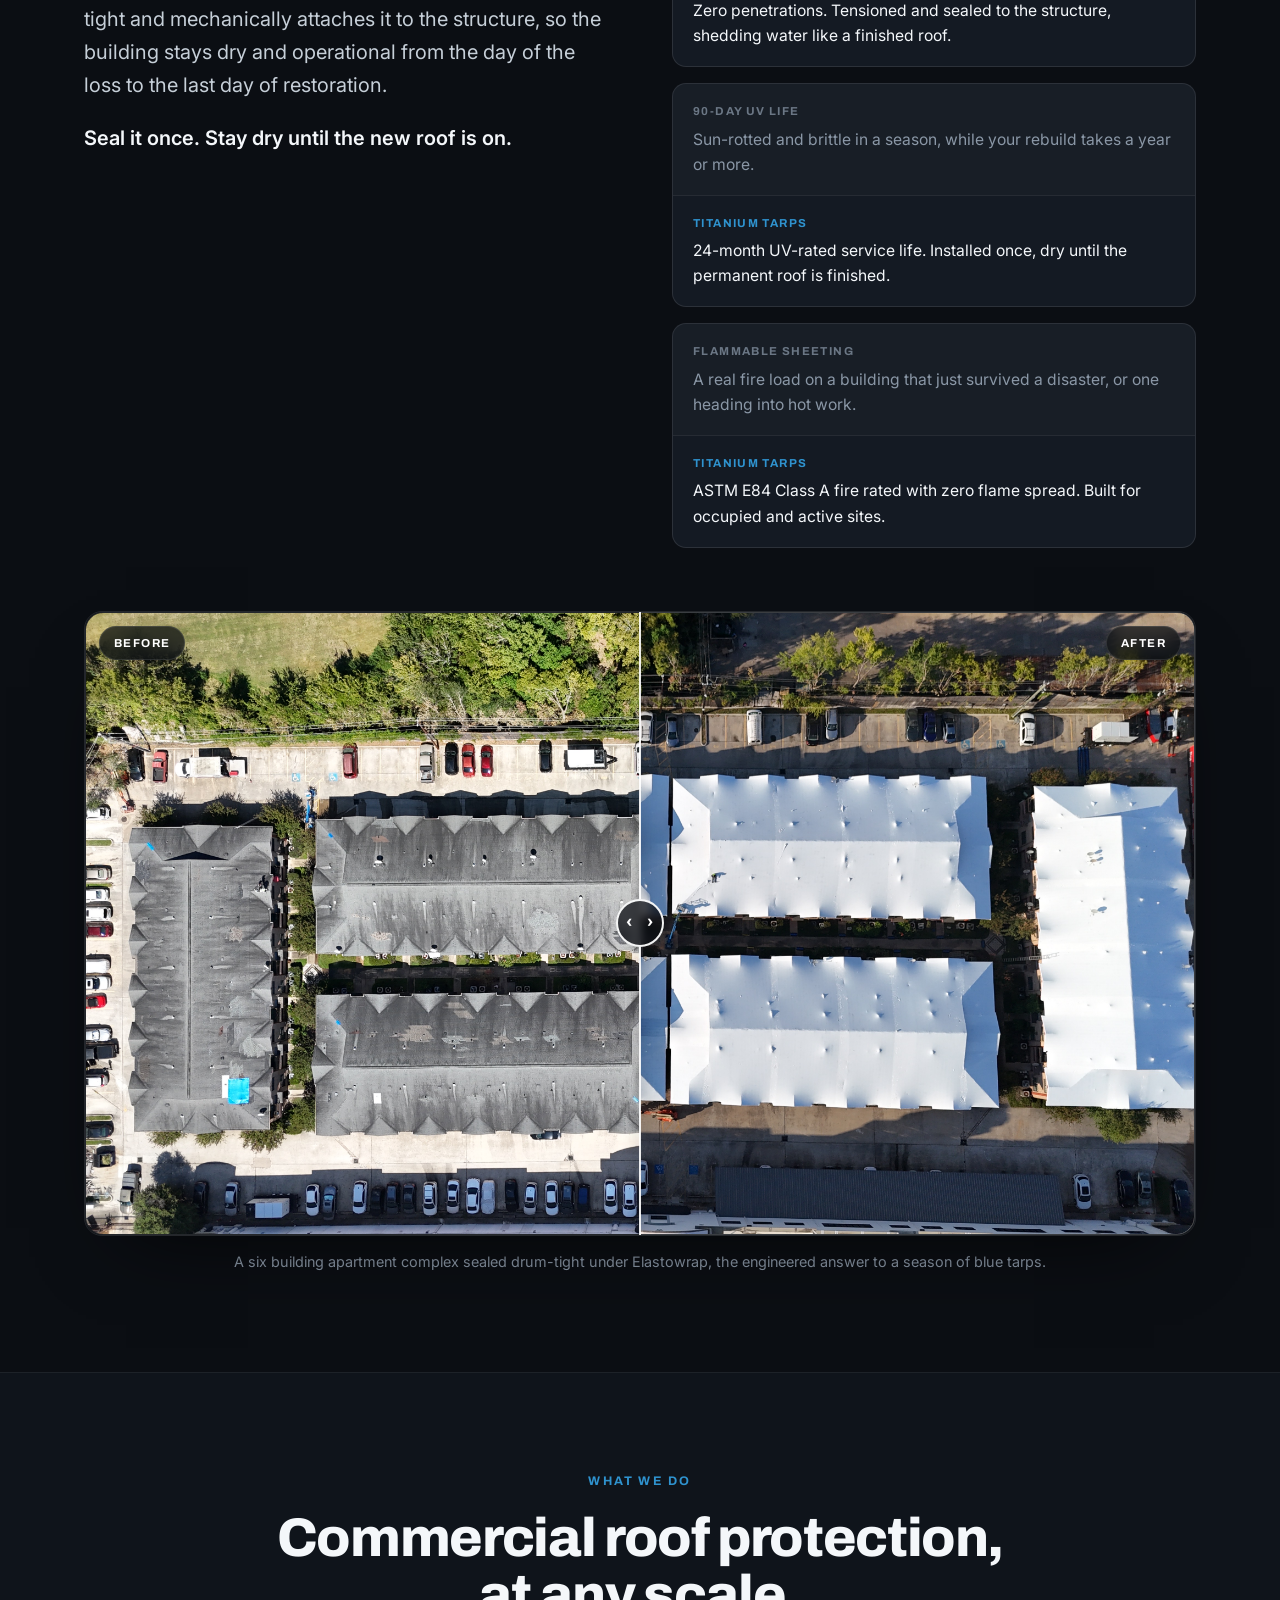
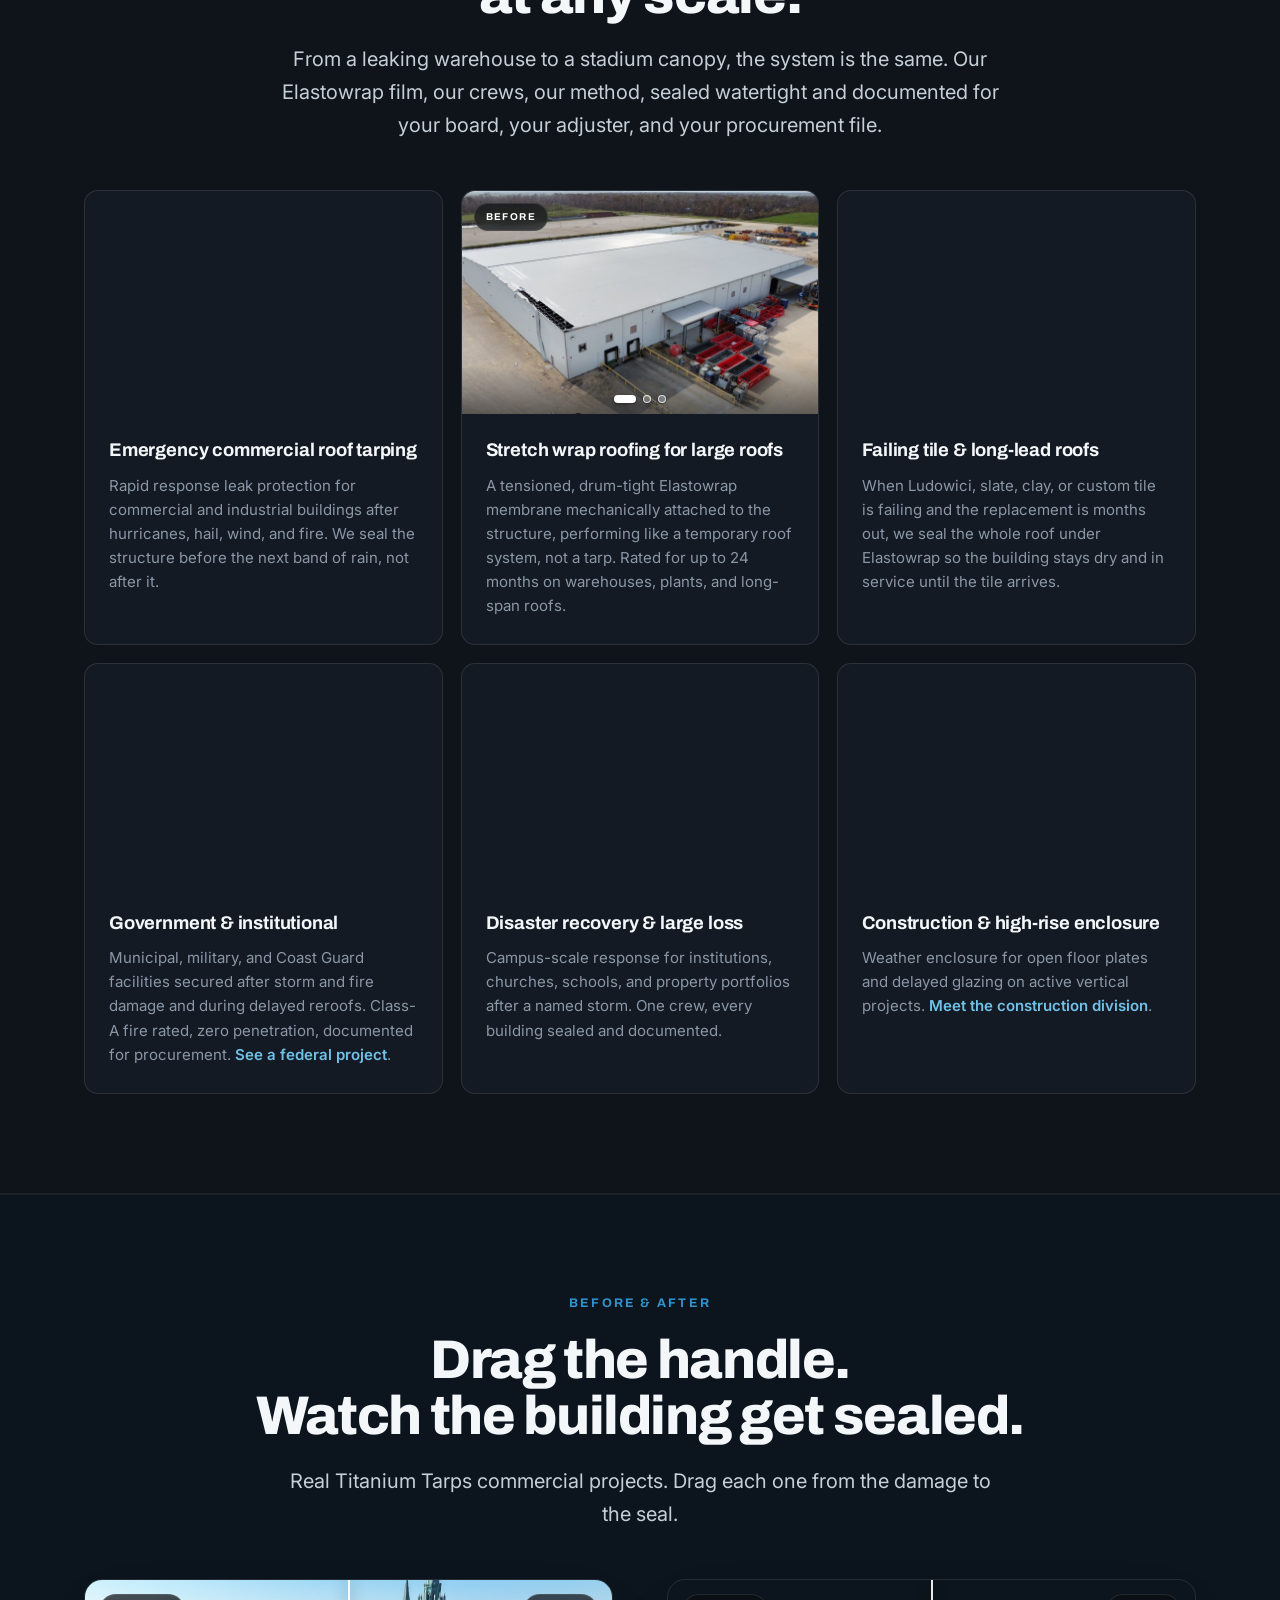
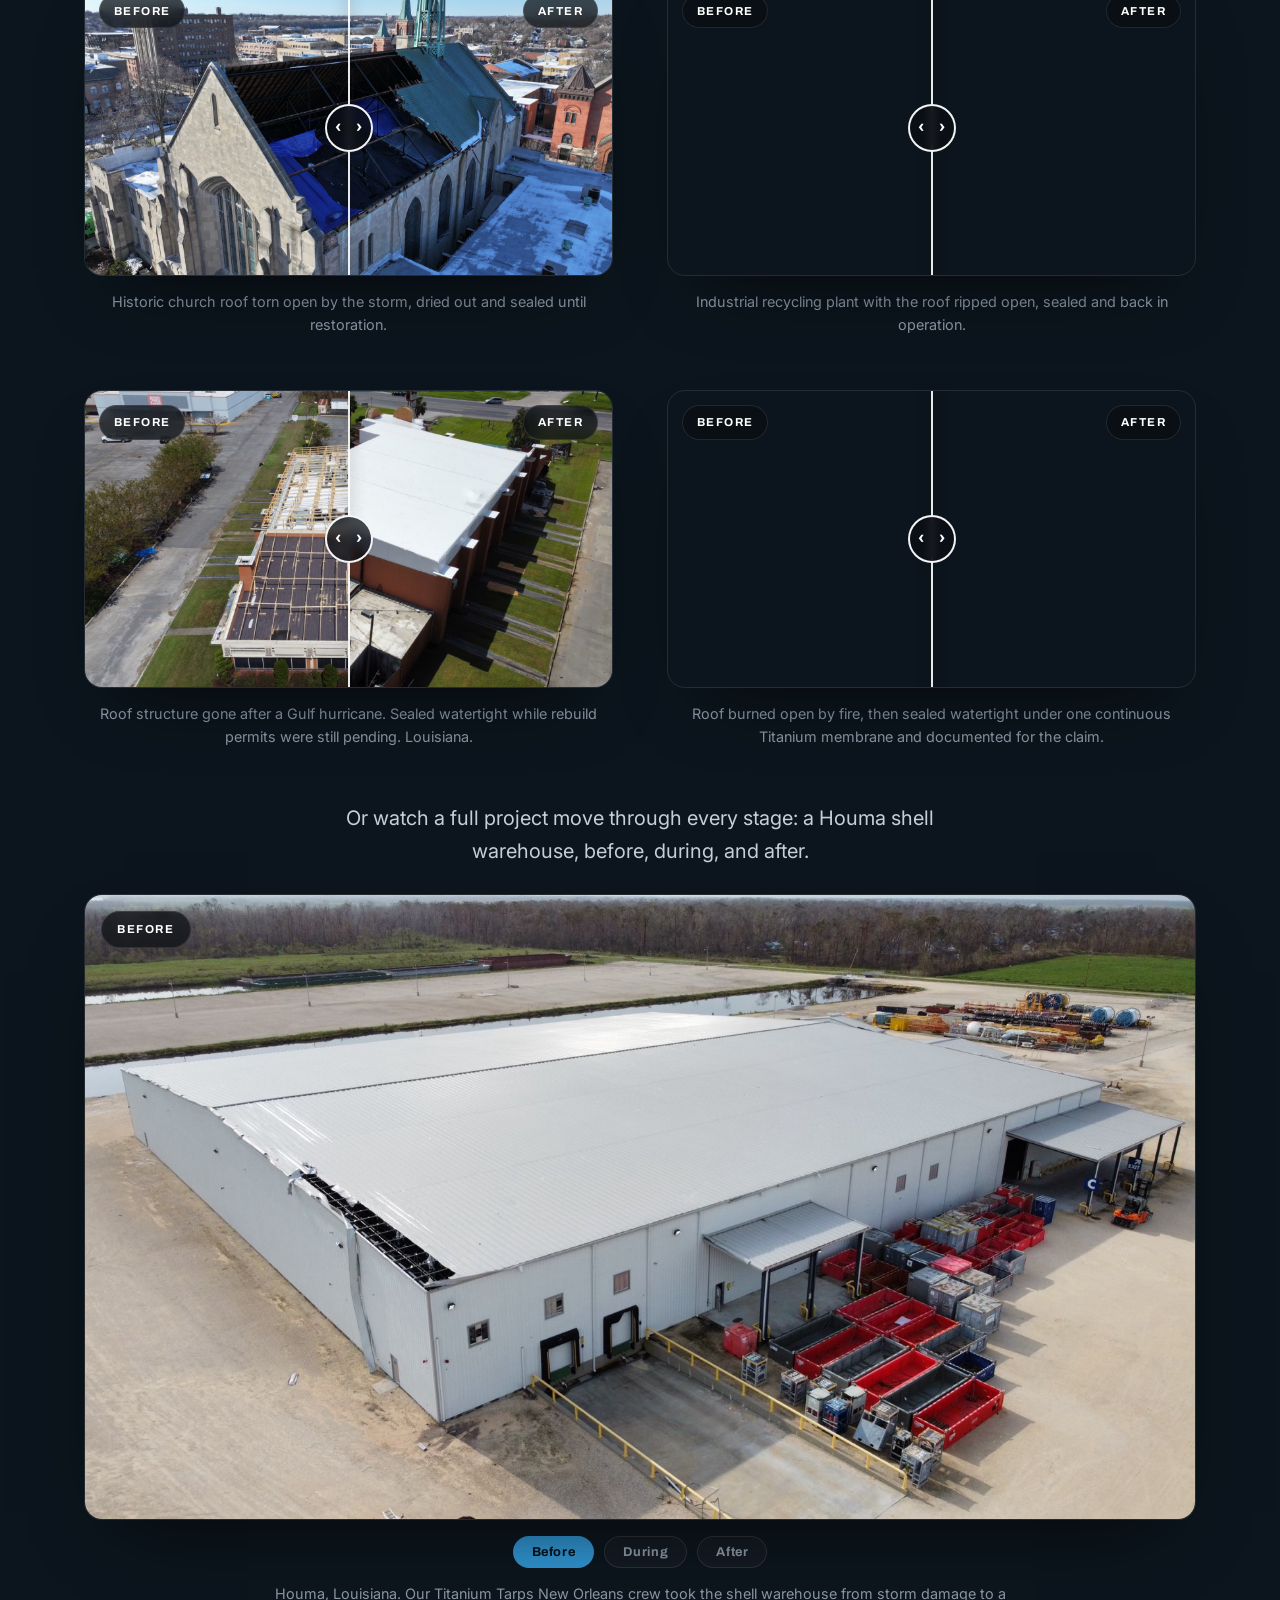
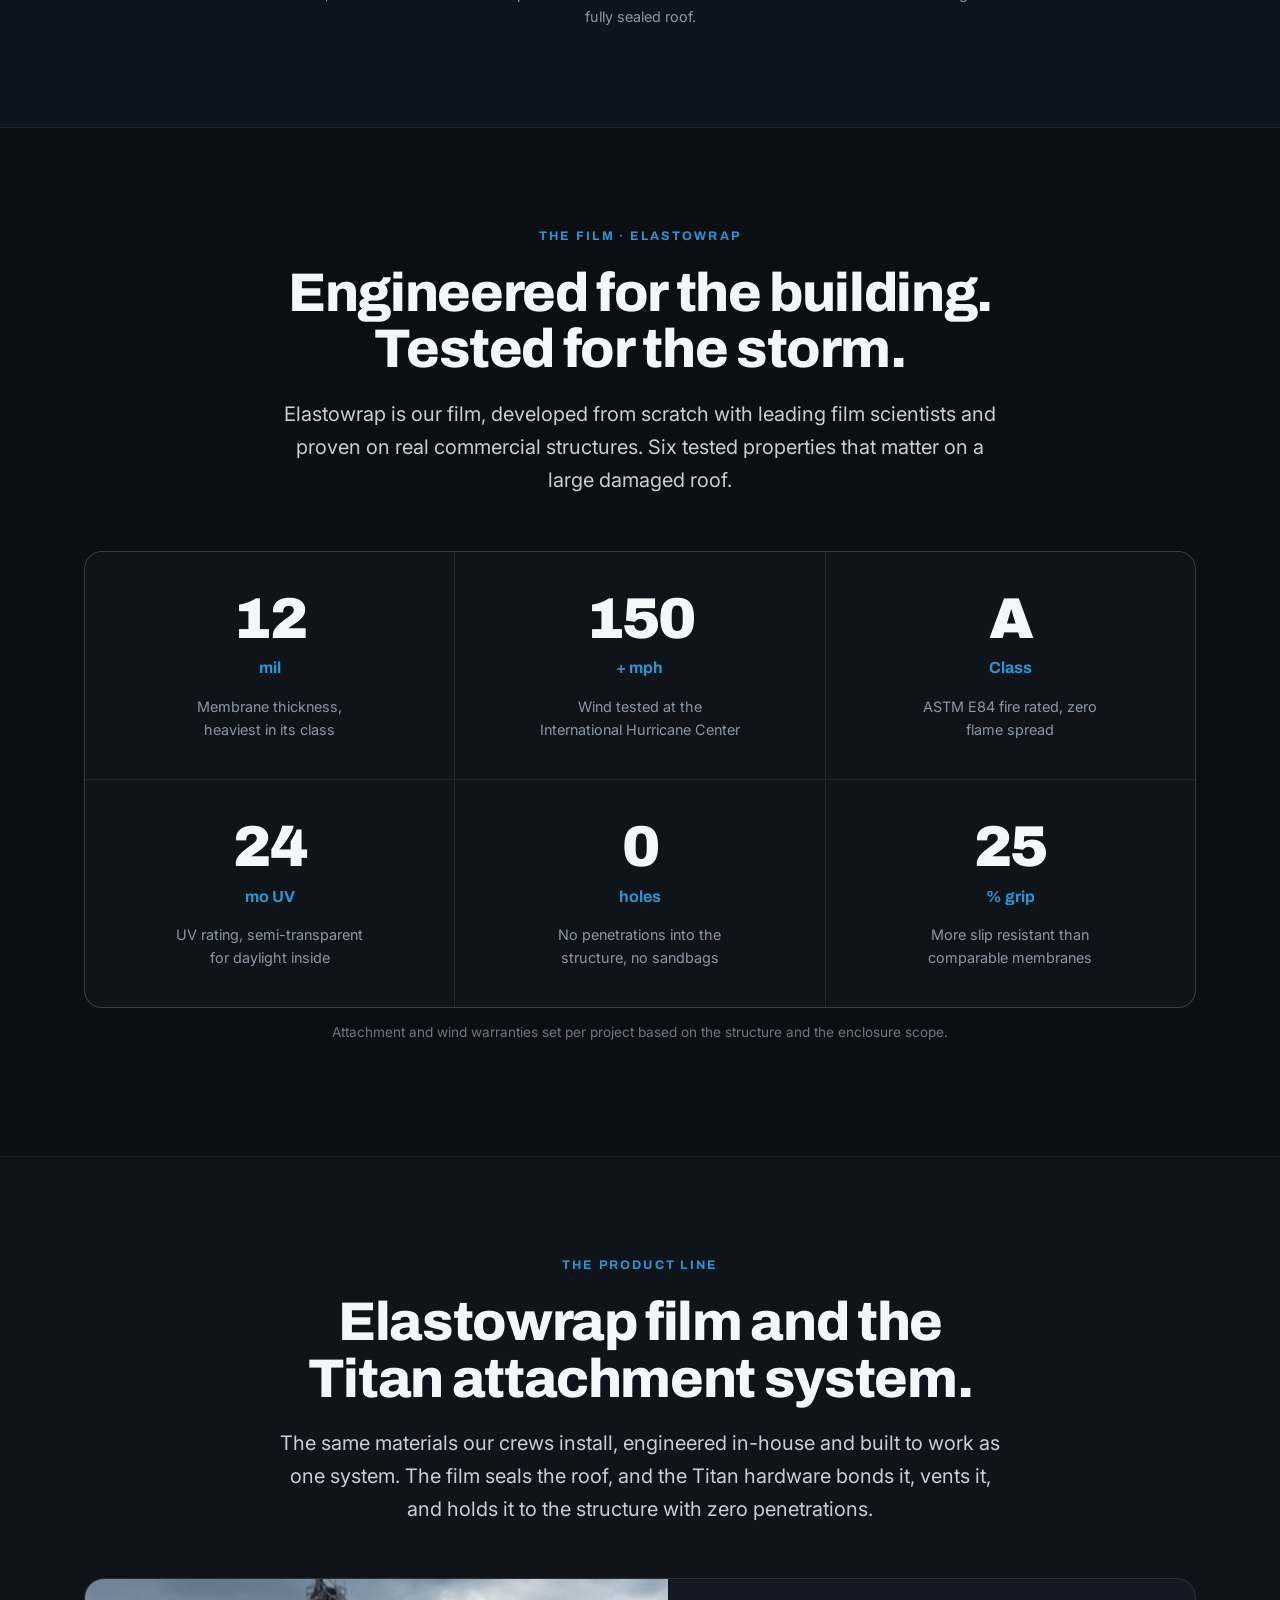
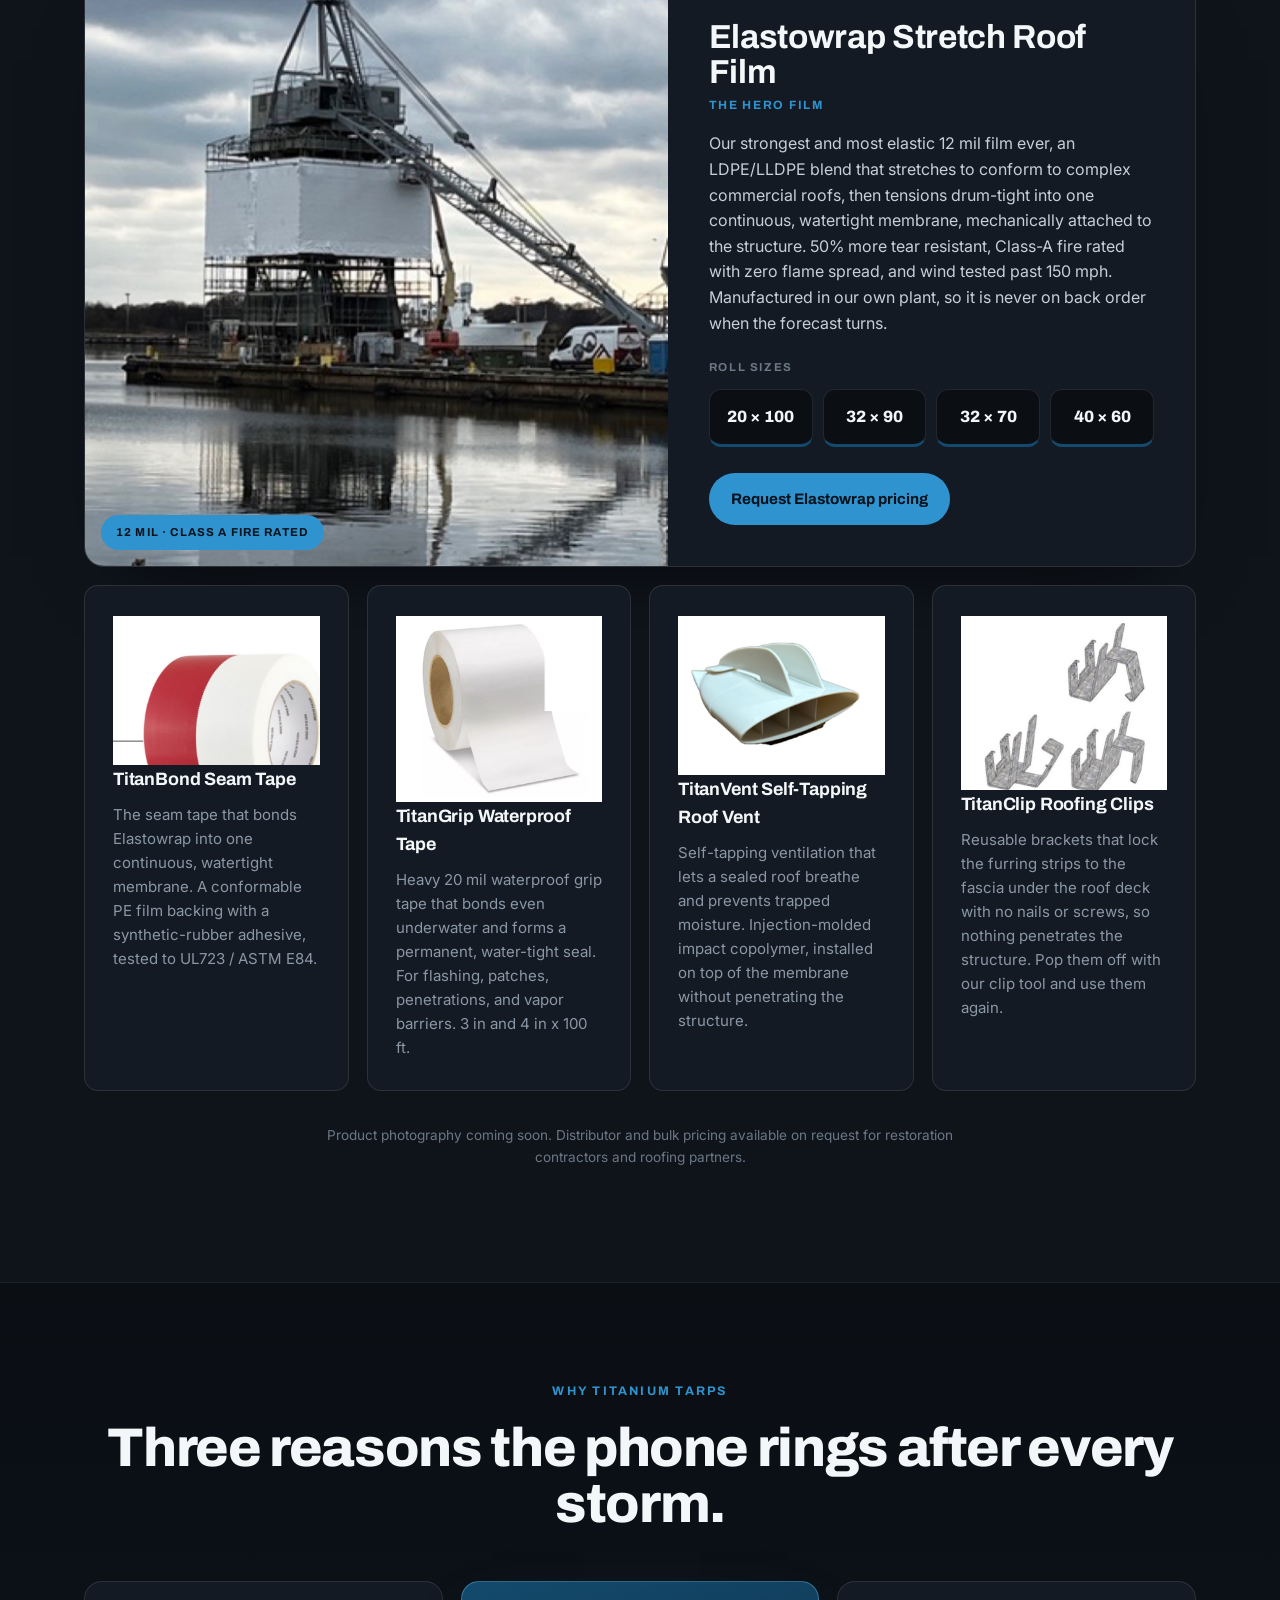
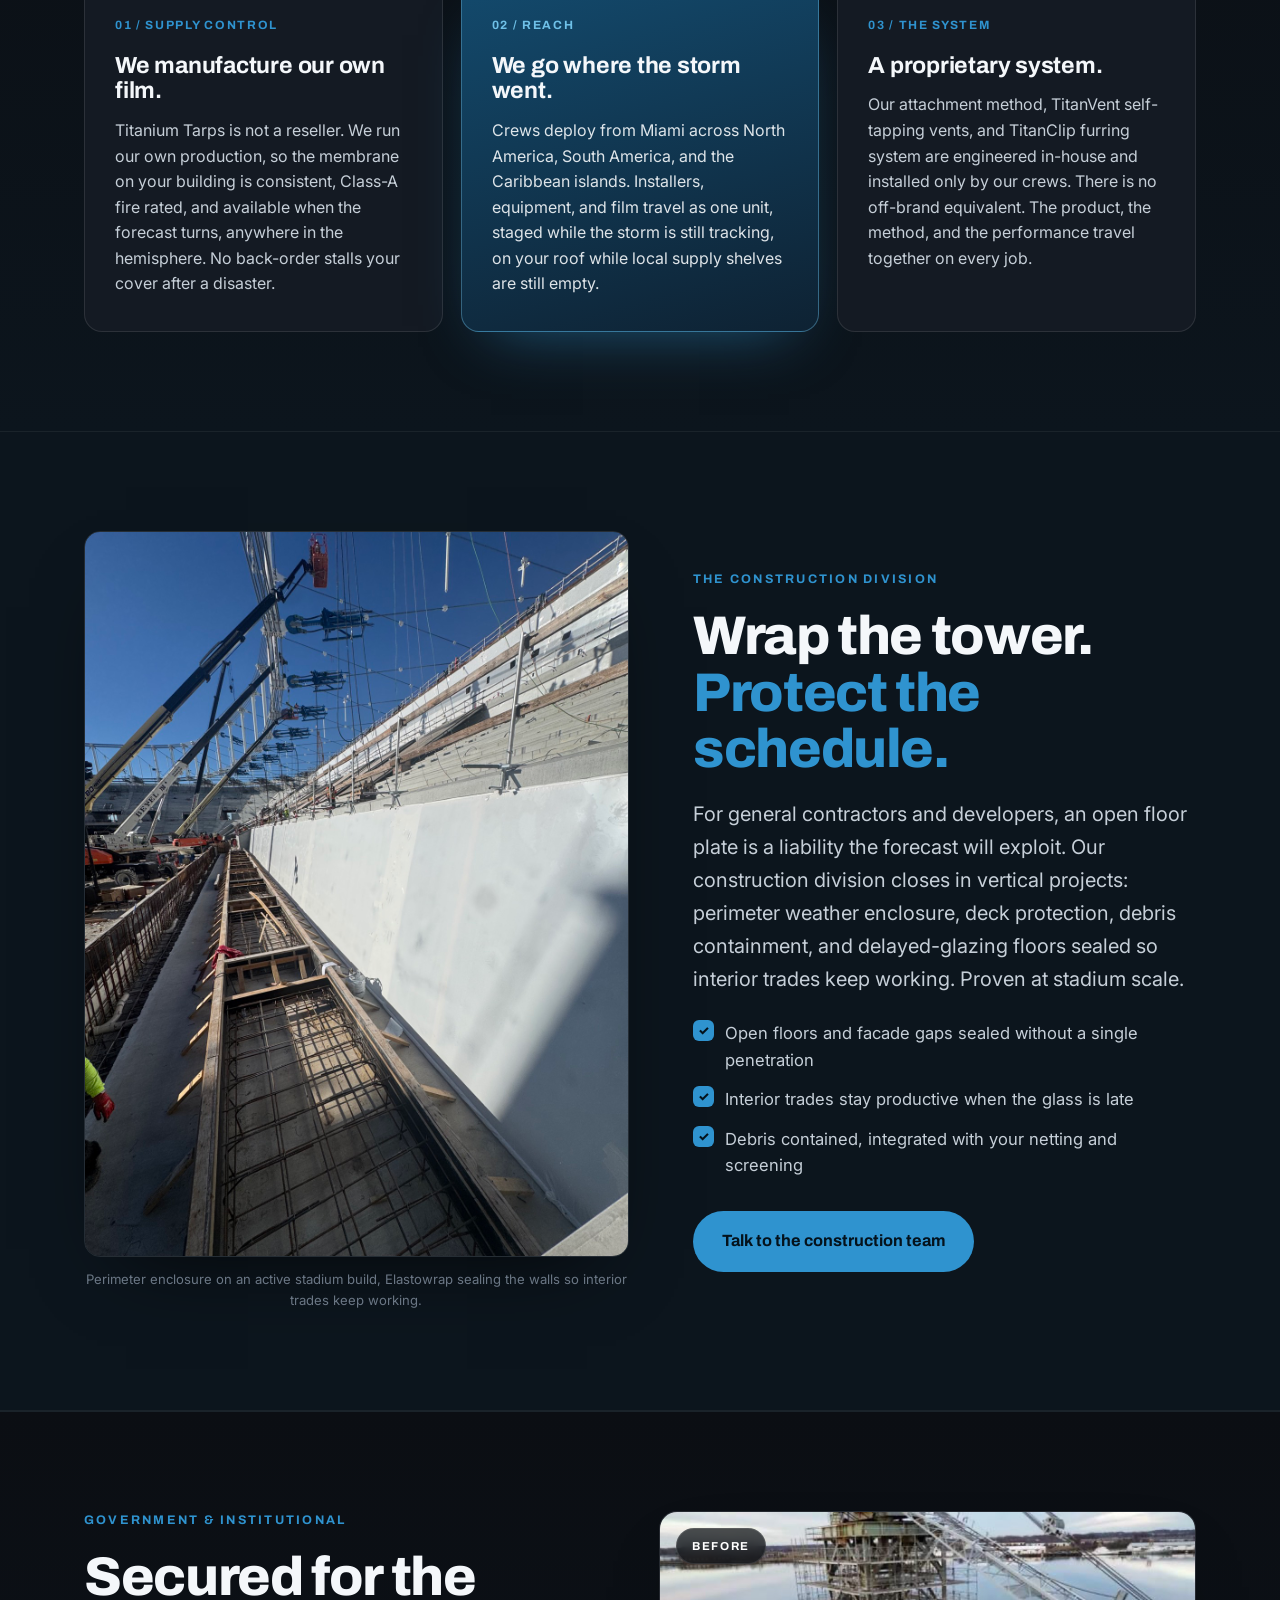
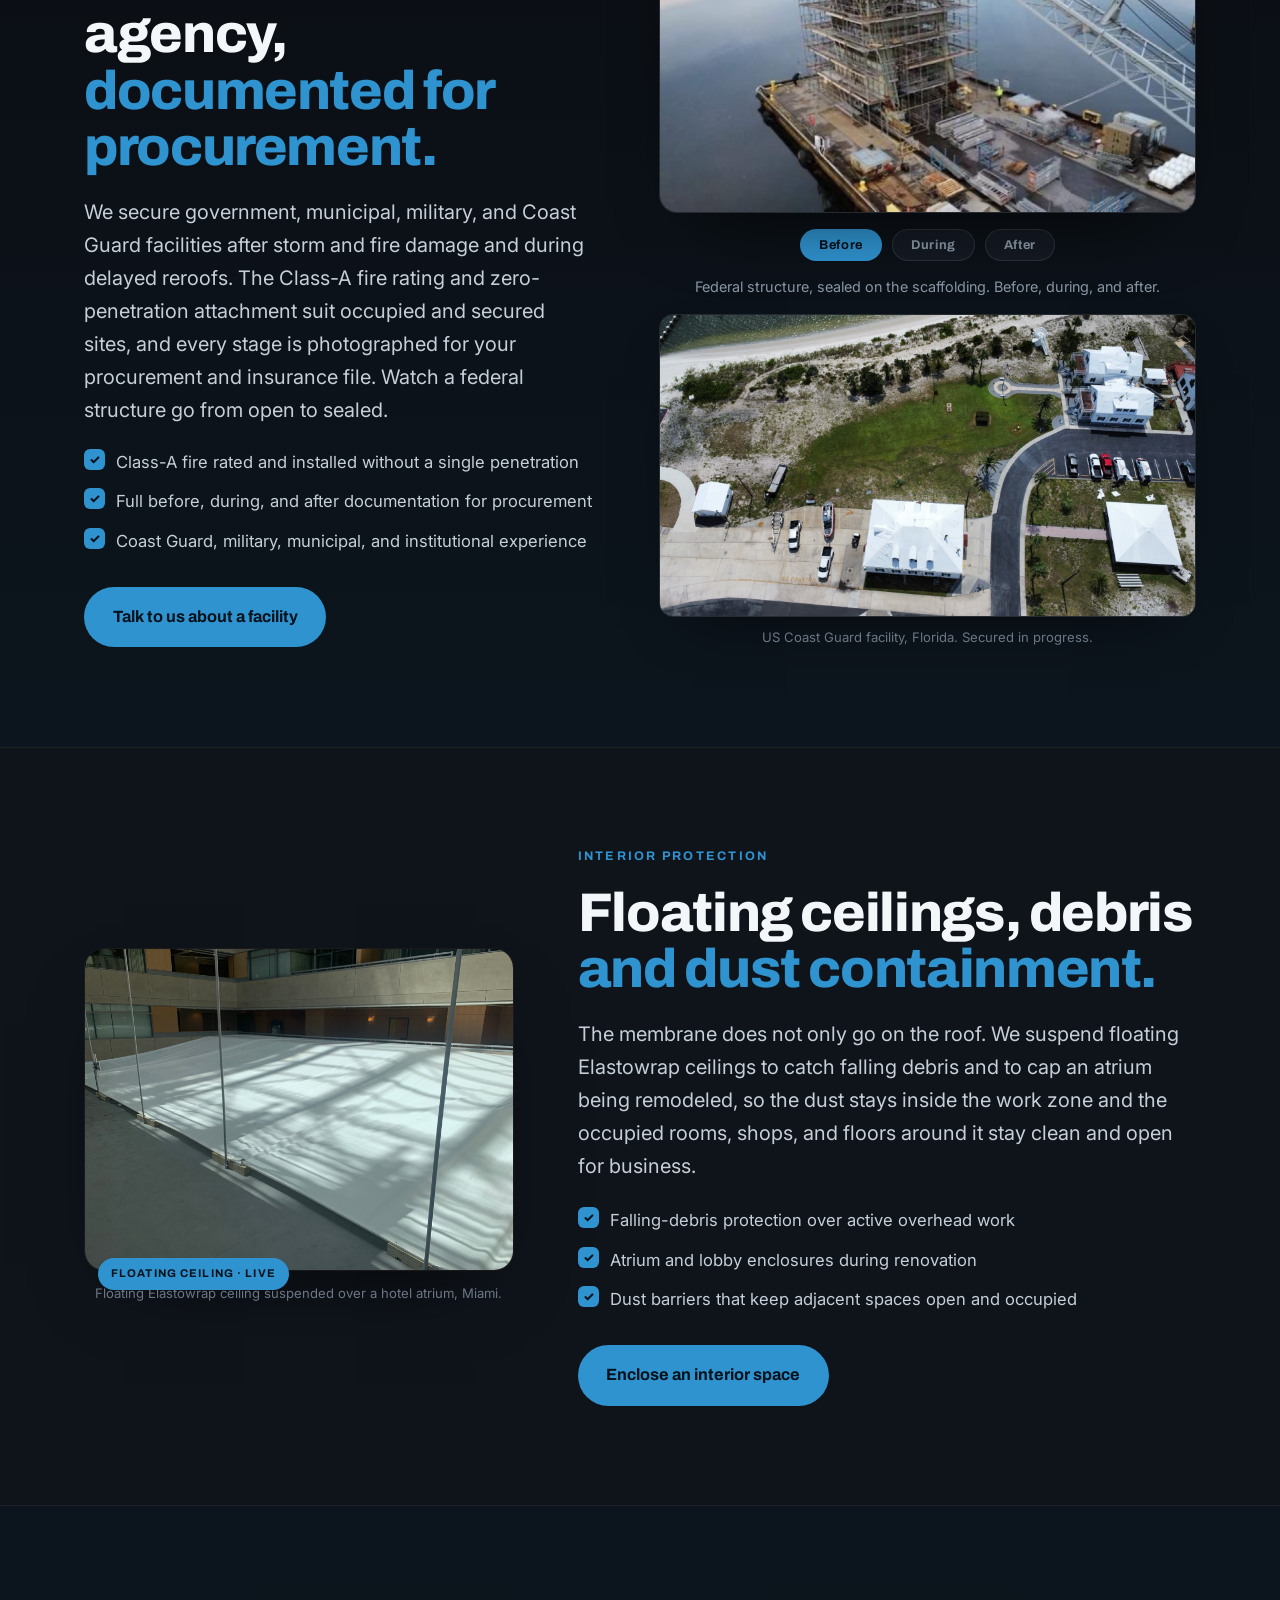
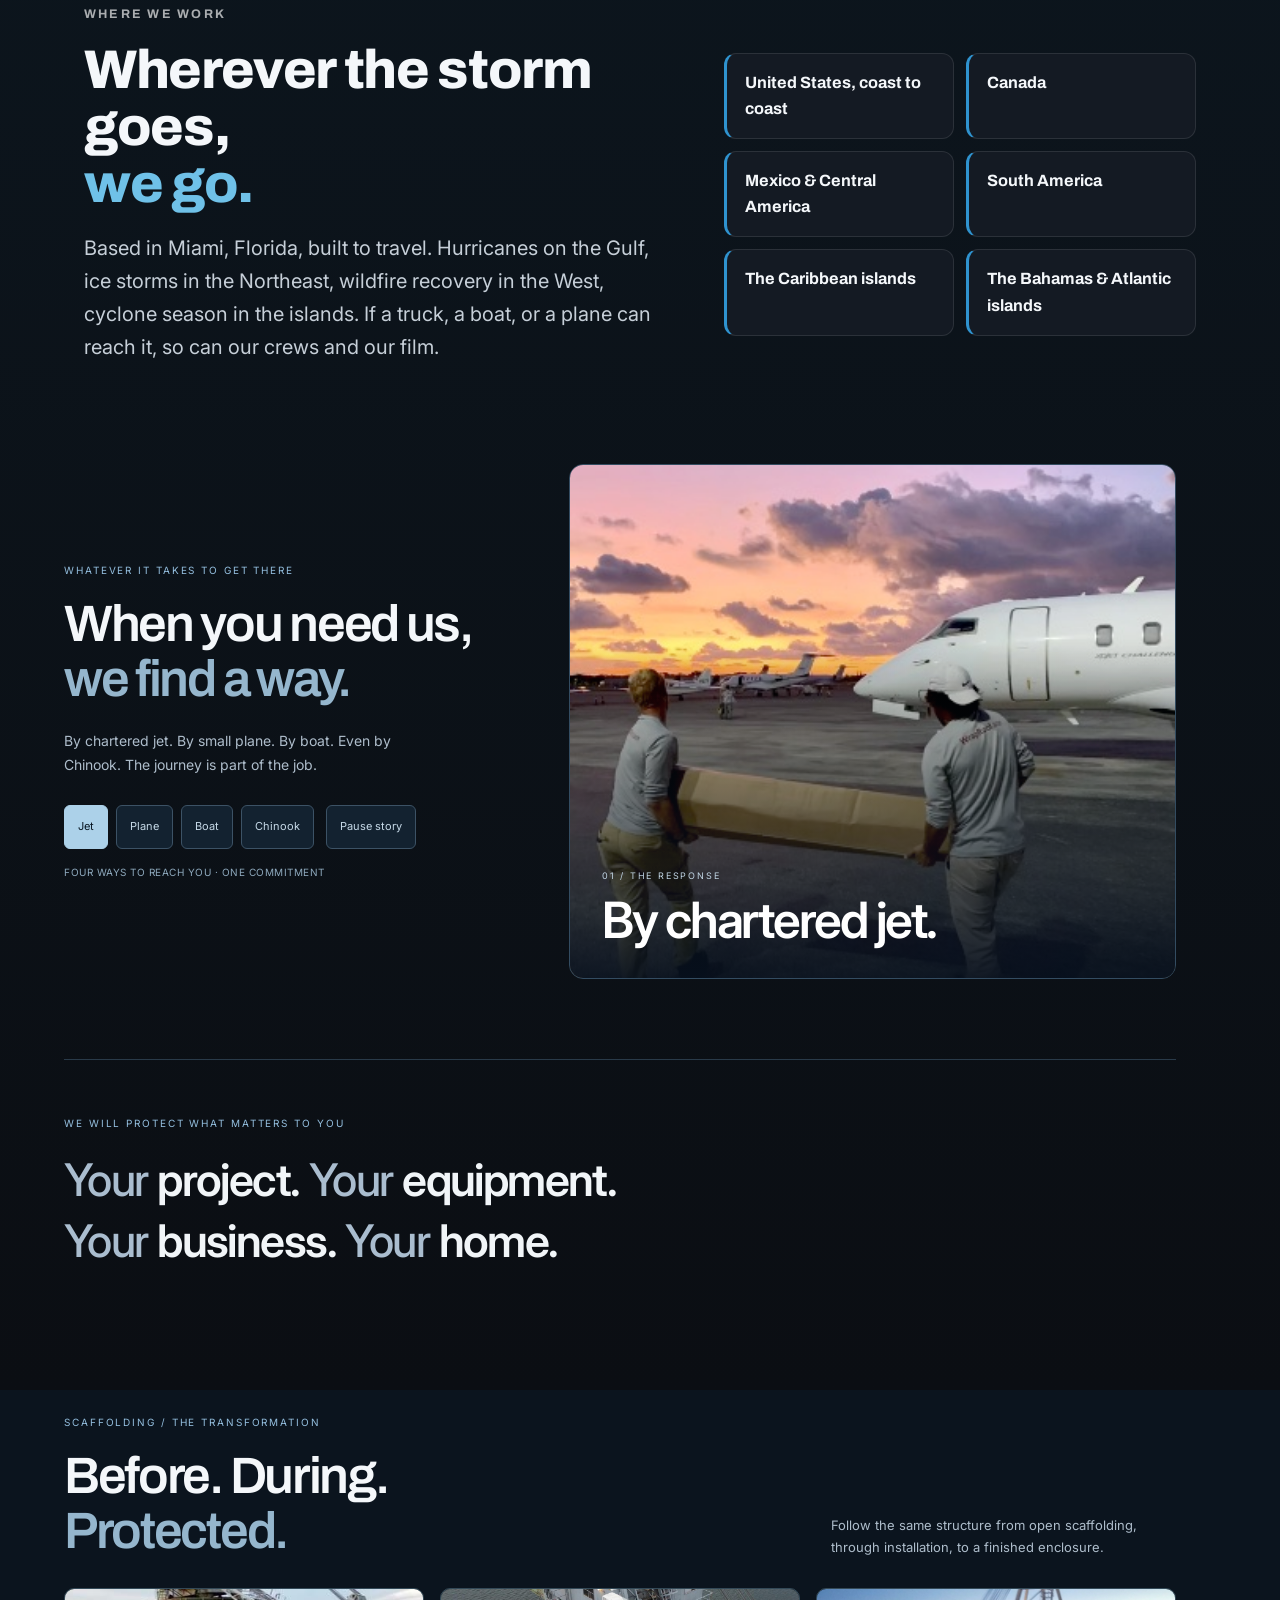
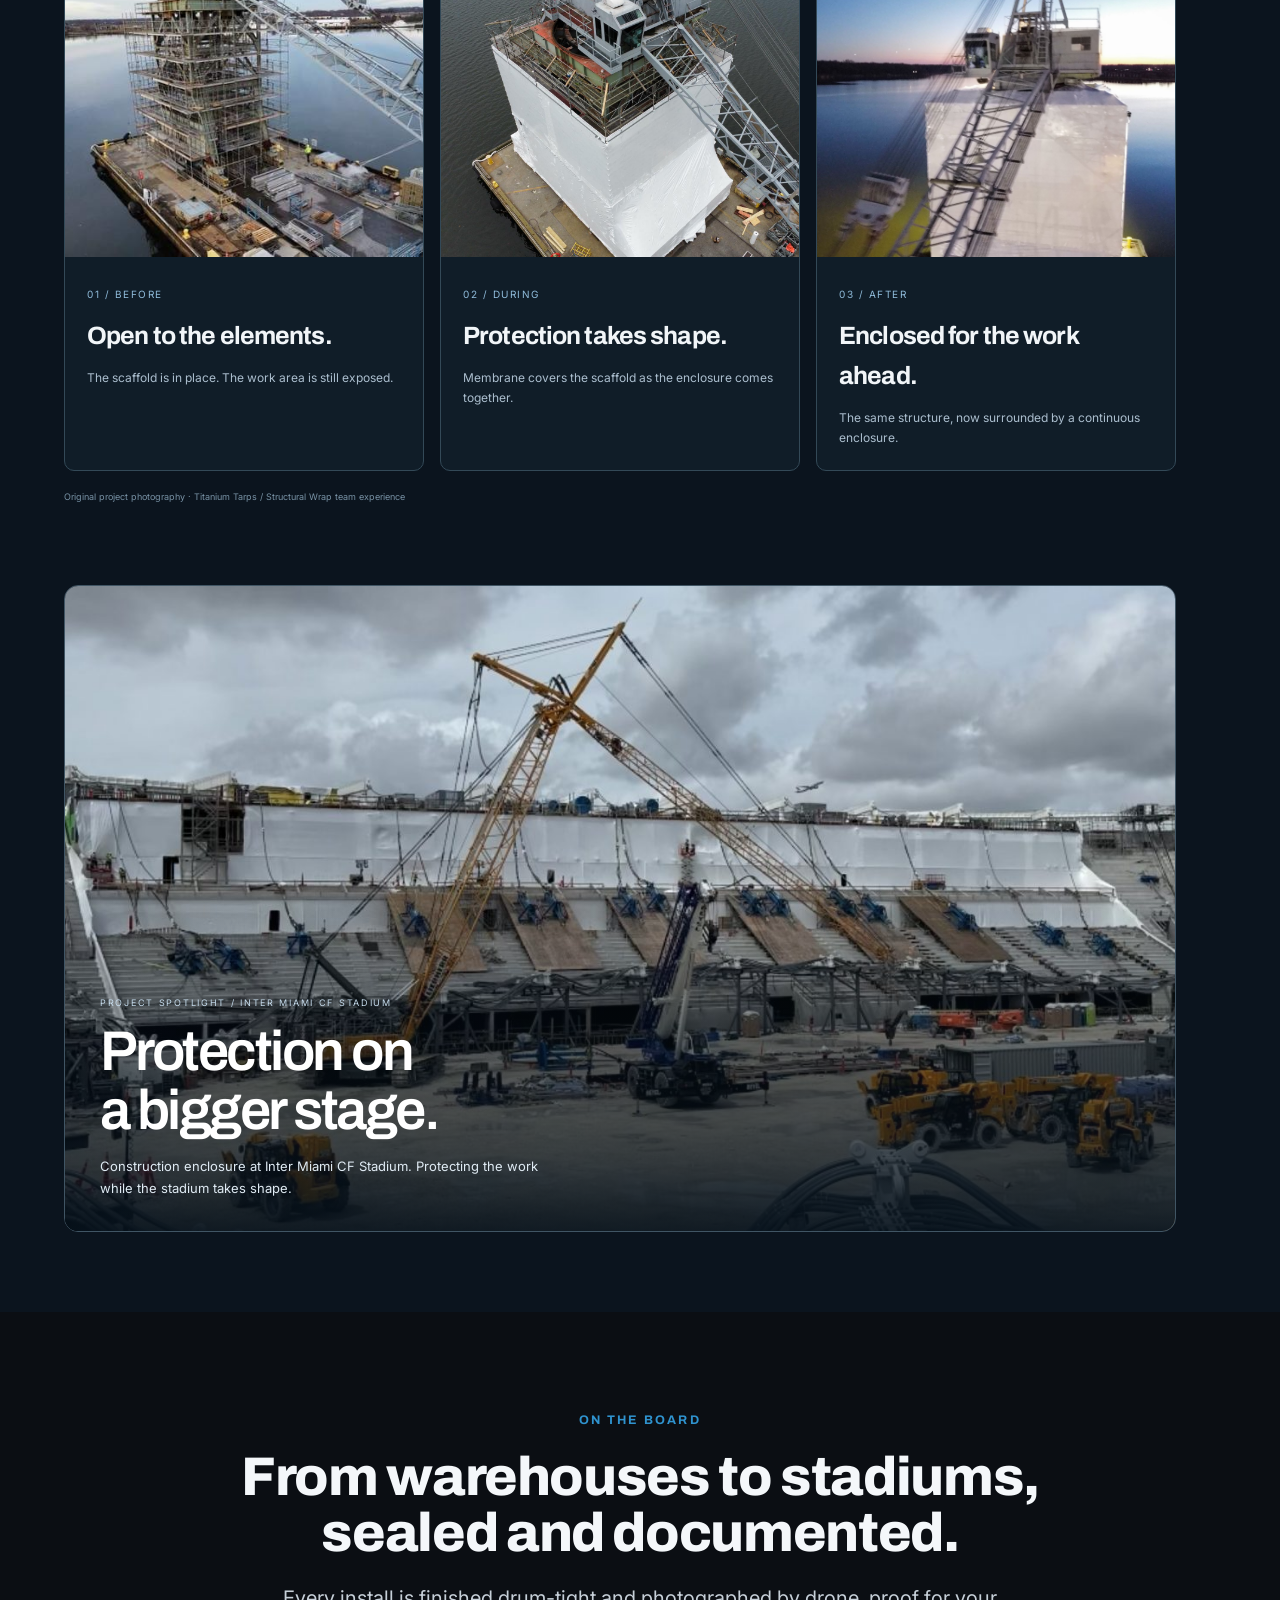
==== commit 0fa91808: "Replace short clip with full Sanibel field film Use the user-selected 90.8-second storm-recovery vid" ====
--- a/index.html
+++ b/index.html
@@ -132,7 +132,7 @@
 }
 </script>
 
-<link rel="stylesheet" href="titarps-story.css?v=20261013-story"><script defer src="titarps-story.js?v=20261013-story"></script>
+<link rel="stylesheet" href="titarps-story.css?v=20261014-film"><script defer src="titarps-story.js?v=20261013-story"></script>
 </head>
 <body>
 
@@ -783,7 +783,7 @@
     </div>
   </div>
 </section>
-<div class="tt-projects-wrap"><section class="tt-story tt-home-film" aria-labelledby="home-film-heading"><div class="tt-home-film-grid"><div><p class="tt-kicker">BEHIND THE RESPONSE / SANIBEL</p><h2 id="home-film-heading">From the field.</h2><p>Chinooks on the ground. Materials at the ramp. A flight over Sanibel. Watch the journey behind the response.</p><small>Original field footage · 26 seconds · silent edit</small></div><video controls playsinline preload="none" poster="sanibel-chinook-poster.jpg" aria-label="Silent 26-second Sanibel deployment film"><source src="sanibel-chinook.mp4" type="video/mp4">Your browser cannot play this video. <a href="sanibel-chinook.mp4">Watch the Sanibel deployment</a>.</video></div></section></div>
+<div class="tt-projects-wrap"><section class="tt-story tt-home-film" aria-labelledby="home-film-heading"><div class="tt-home-film-grid"><div><p class="tt-kicker">BEHIND THE RESPONSE / SANIBEL</p><h2 id="home-film-heading">From the field.</h2><p>From storm damage and the crew’s journey to a protected roof. Watch the full field film, with its original audio.</p><small>Full field film · 1 min 31 sec · original audio</small></div><video controls playsinline preload="none" poster="sanibel-response-poster.jpg" aria-label="Full 91-second Sanibel storm-recovery film with audio"><source src="sanibel-response-film.mp4" type="video/mp4">Your browser cannot play this video. <a href="sanibel-response-film.mp4">Watch the full Sanibel response</a>.</video></div></section></div>
 
 
 
--- a/titarps-story.css
+++ b/titarps-story.css
@@ -10,3 +10,5 @@
 @media(max-width:1400px){.tt-story{margin-left:5%;margin-right:5%}}@media(max-width:900px){.tt-journey{gap:30px;grid-template-columns:1fr 1fr}.tt-journey-controls{gap:6px}.tt-journey-controls button{padding:8px 10px}.tt-scaffold-grid{gap:10px}.tt-scaffold-grid figcaption{padding:17px}.tt-section-head{align-items:start;flex-direction:column;gap:18px}.tt-section-head>p{max-width:550px}.tt-home-film-grid{gap:25px}}
 @media(max-width:640px){.tt-story{margin-left:6%;margin-right:6%;padding-top:50px;padding-bottom:50px}.tt-journey{display:flex;flex-direction:column;align-items:stretch;gap:24px}.tt-journey-copy>p:not(.tt-kicker){max-width:none;font-size:13px}.tt-journey-stage{aspect-ratio:1.05}.tt-journey-controls{margin-top:22px}.tt-journey-controls button{font-size:10px}.tt-travel-slide figcaption{bottom:25px;left:23px}.tt-promise{padding-top:30px;padding-bottom:0}.tt-promise>p:last-child{font-size:28px}.tt-scaffold{padding-top:0}.tt-scaffold-grid{grid-template-columns:1fr;gap:20px}.tt-scaffold-grid img{aspect-ratio:16/10}.tt-scaffold-grid figcaption{padding:22px}.tt-scaffold-grid h3{font-size:26px}.tt-stadium{padding-top:0}.tt-stadium-frame img{aspect-ratio:1.2;object-position:50% 50%}.tt-stadium-frame figcaption{position:relative;padding:24px;background:#10202d}.tt-stadium-frame h2{font-size:33px}.tt-stadium-frame p{font-size:12px}.tt-home-film-grid{display:flex;flex-direction:column;align-items:stretch}.tt-home-scaffold{padding-top:45px}}
 @media(prefers-reduced-motion:reduce){.tt-travel-slide{transition:none}}
+
+.tt-home-film video{aspect-ratio:4/3;object-fit:contain}
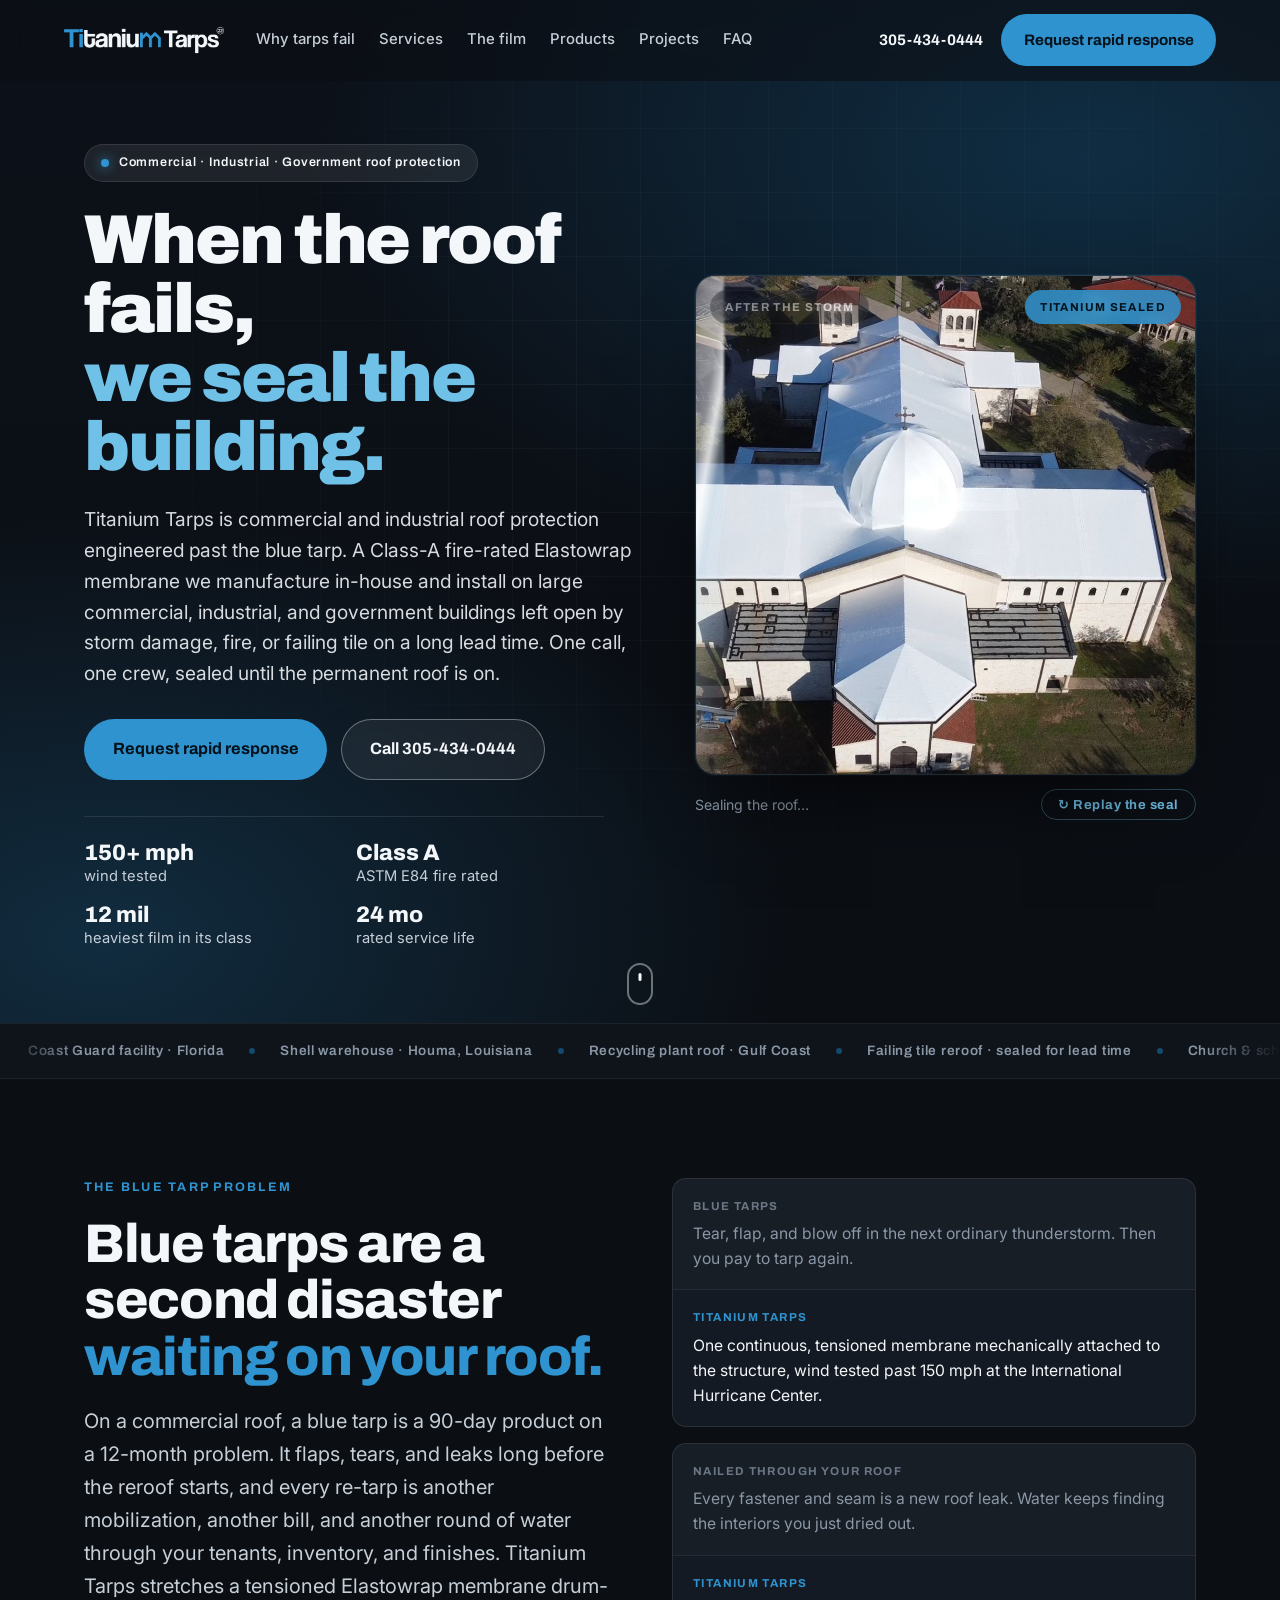
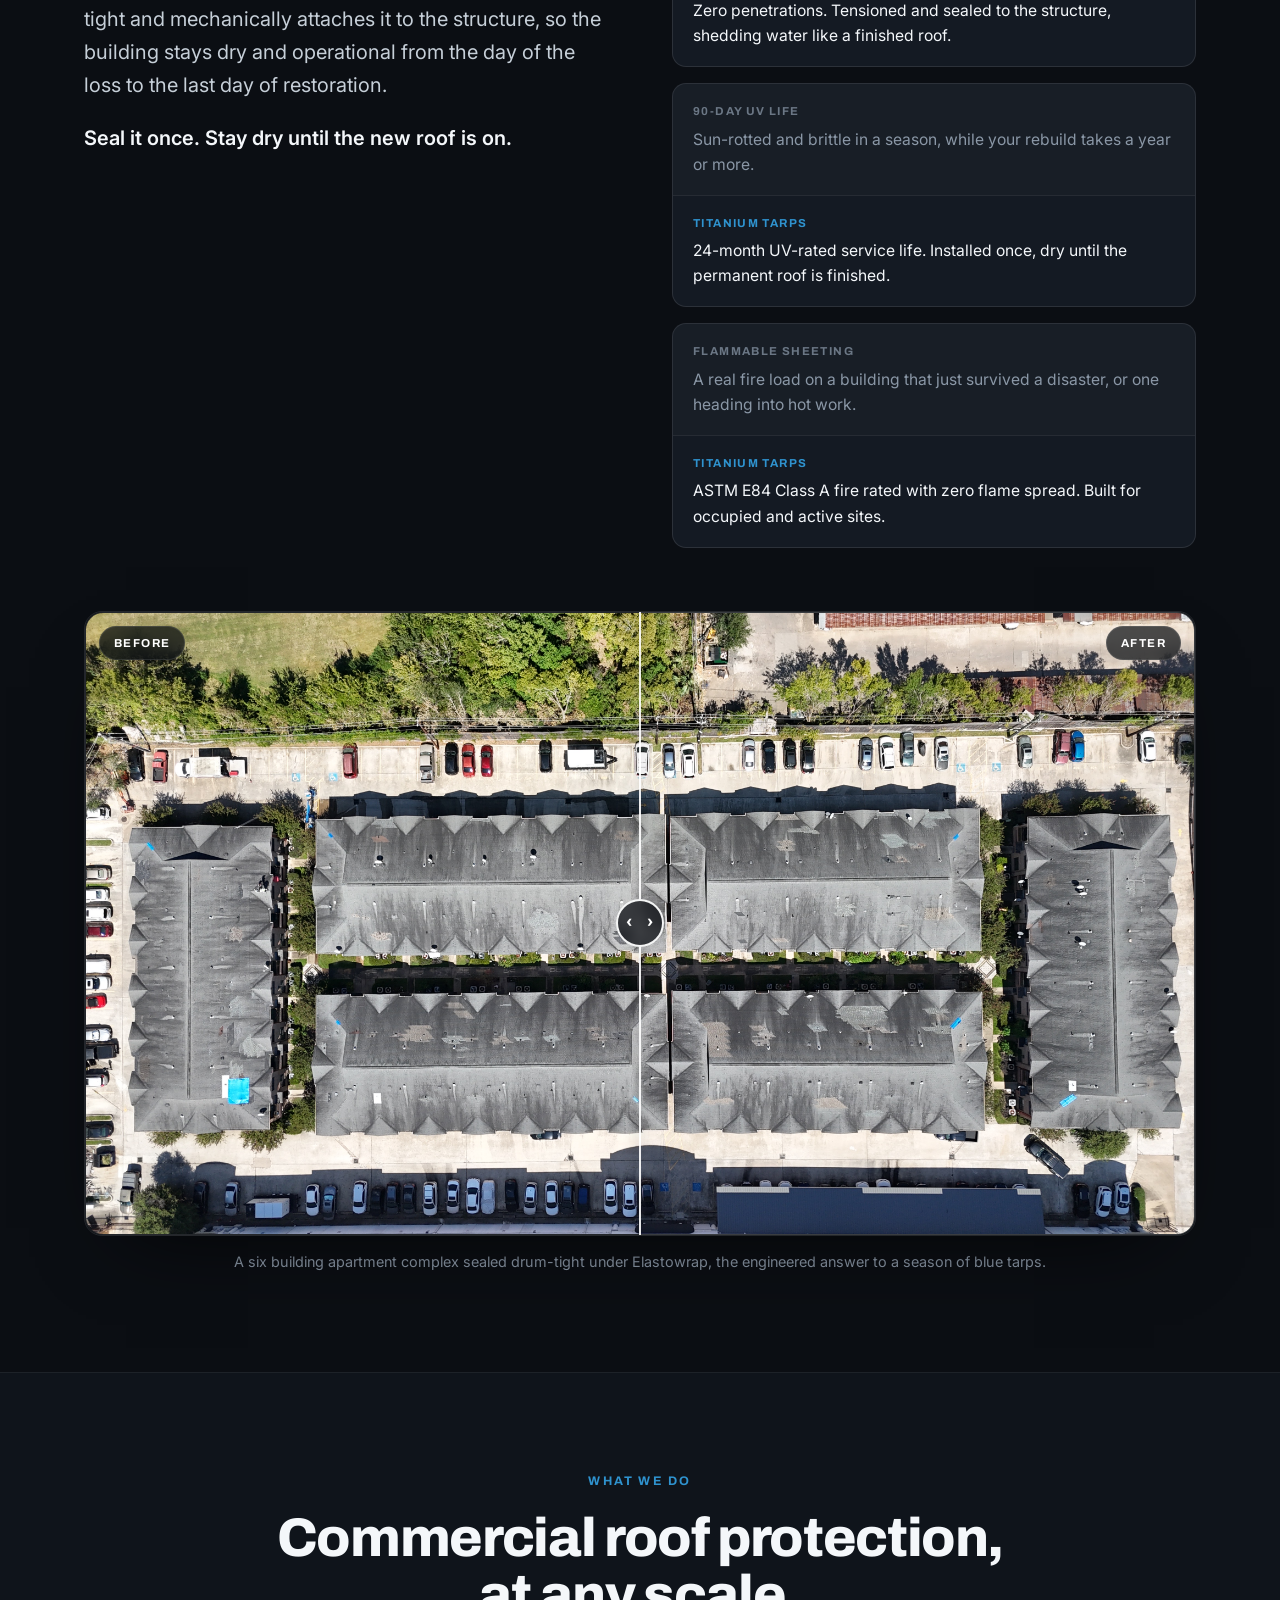
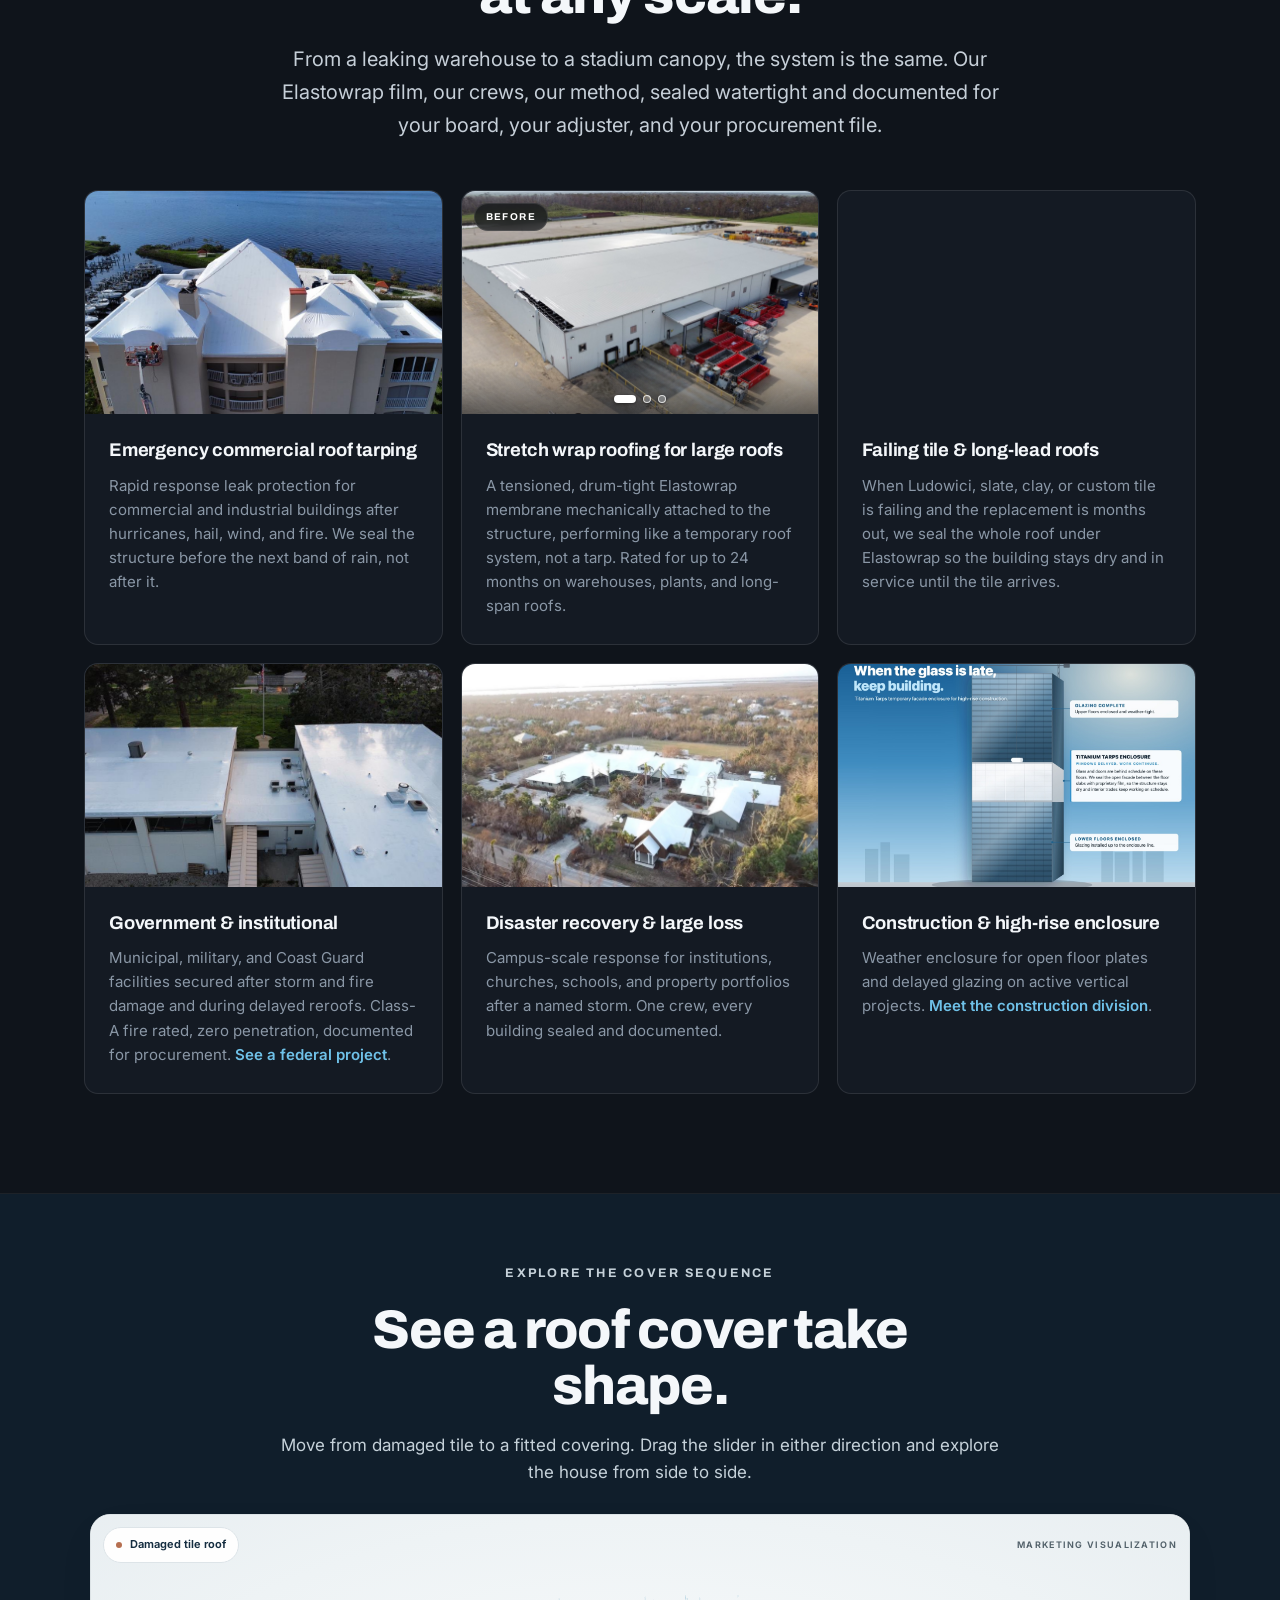
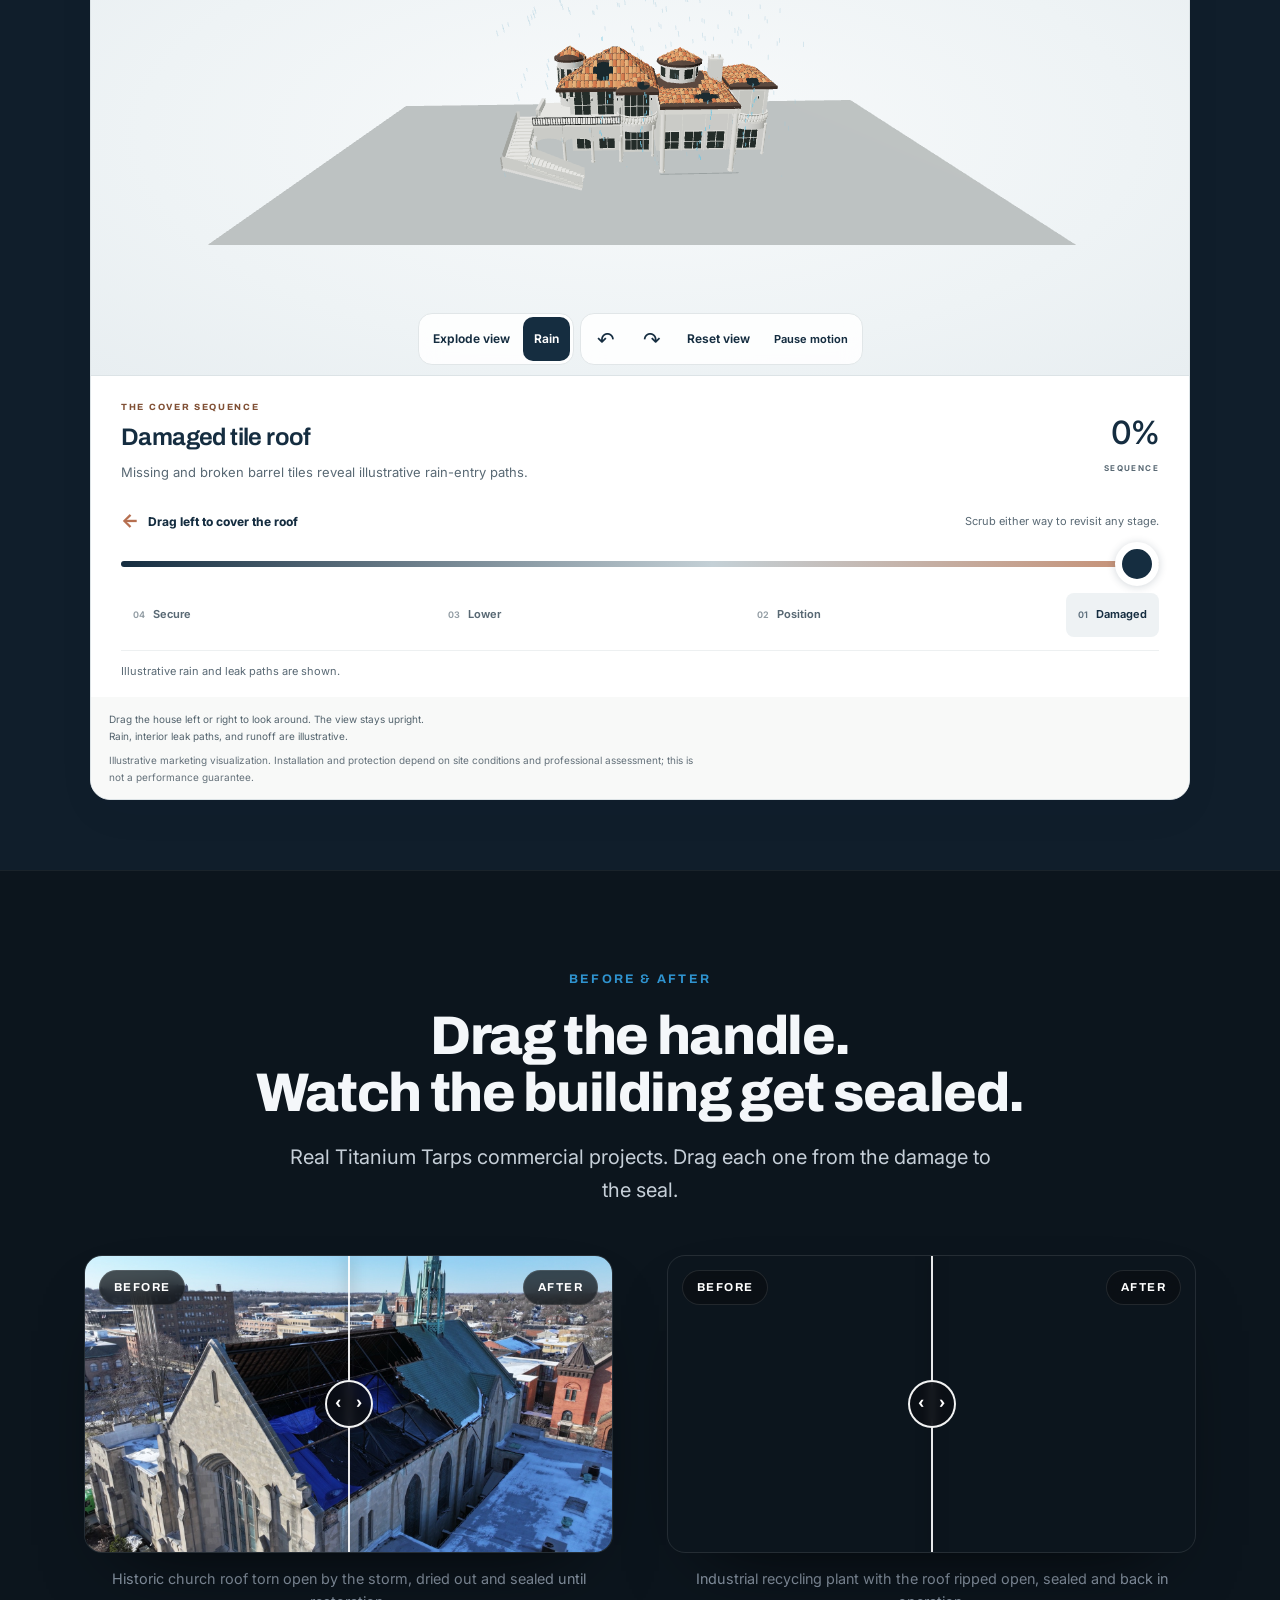
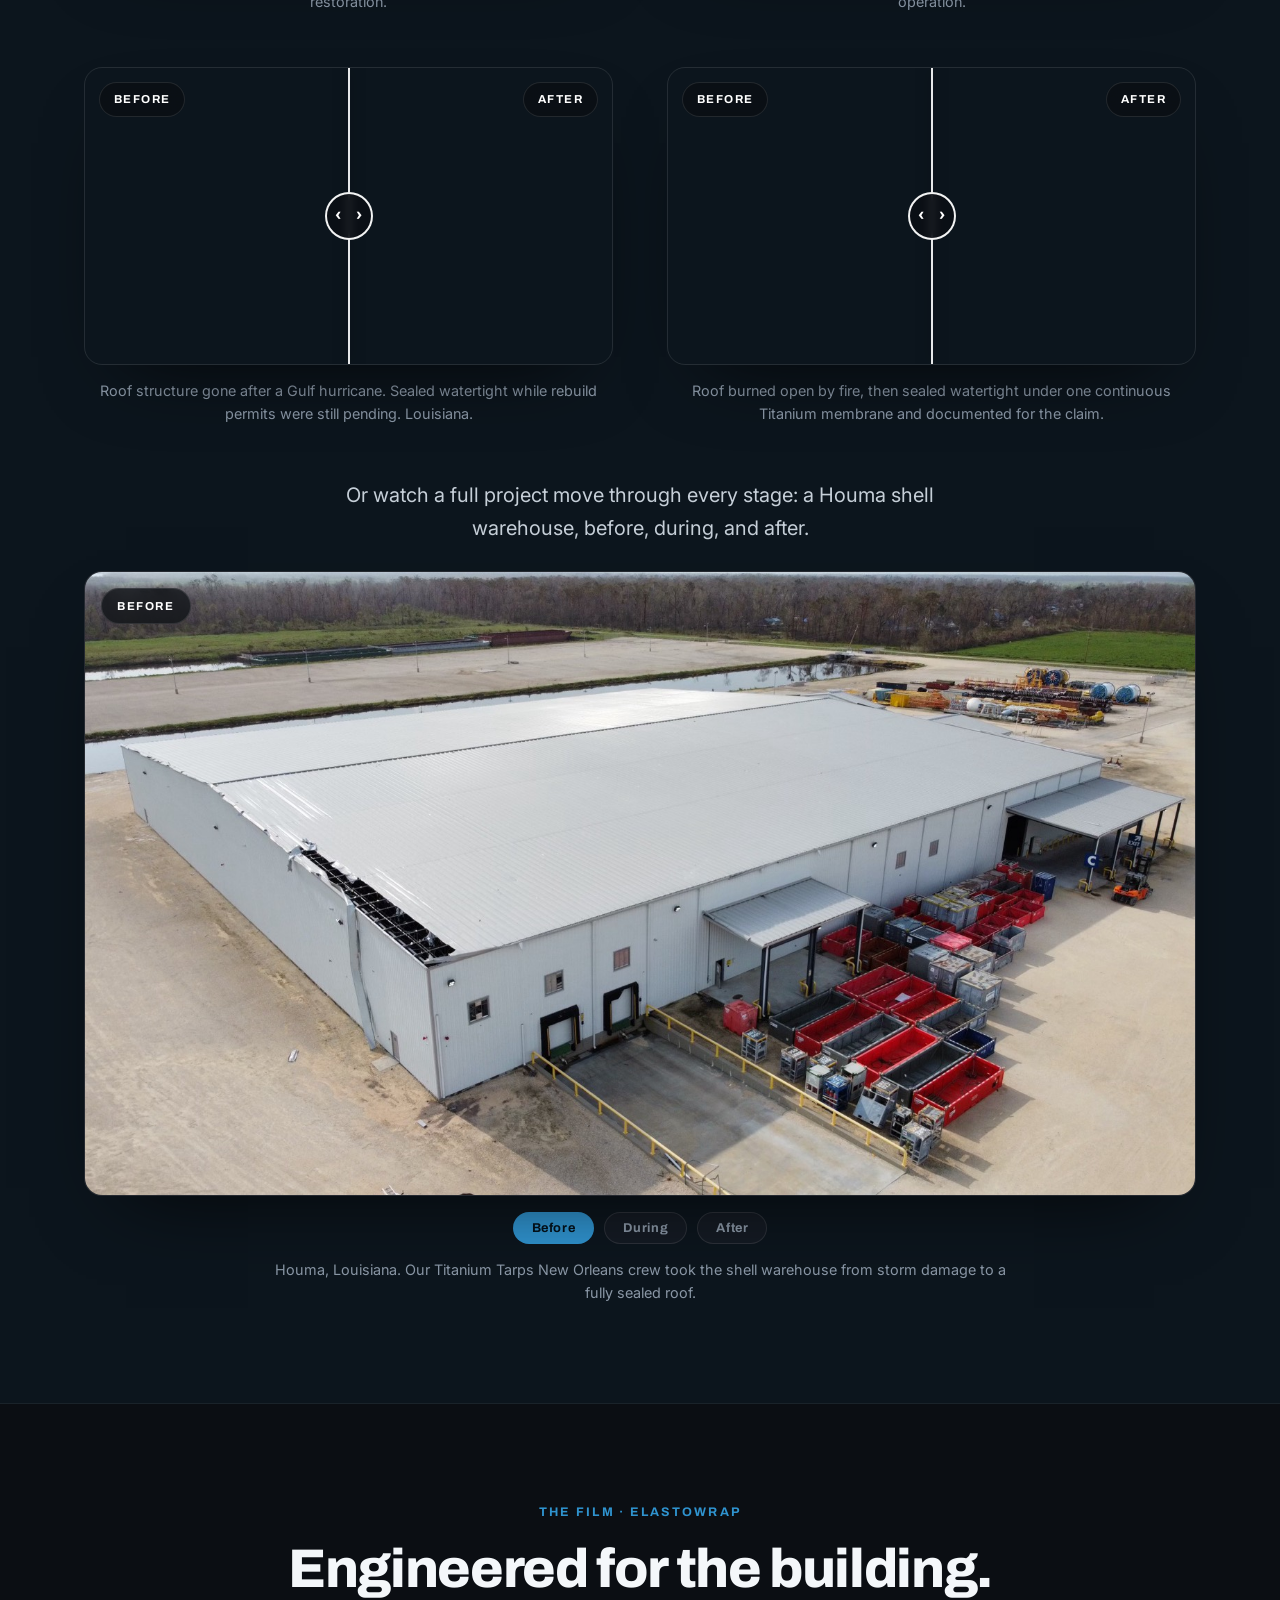
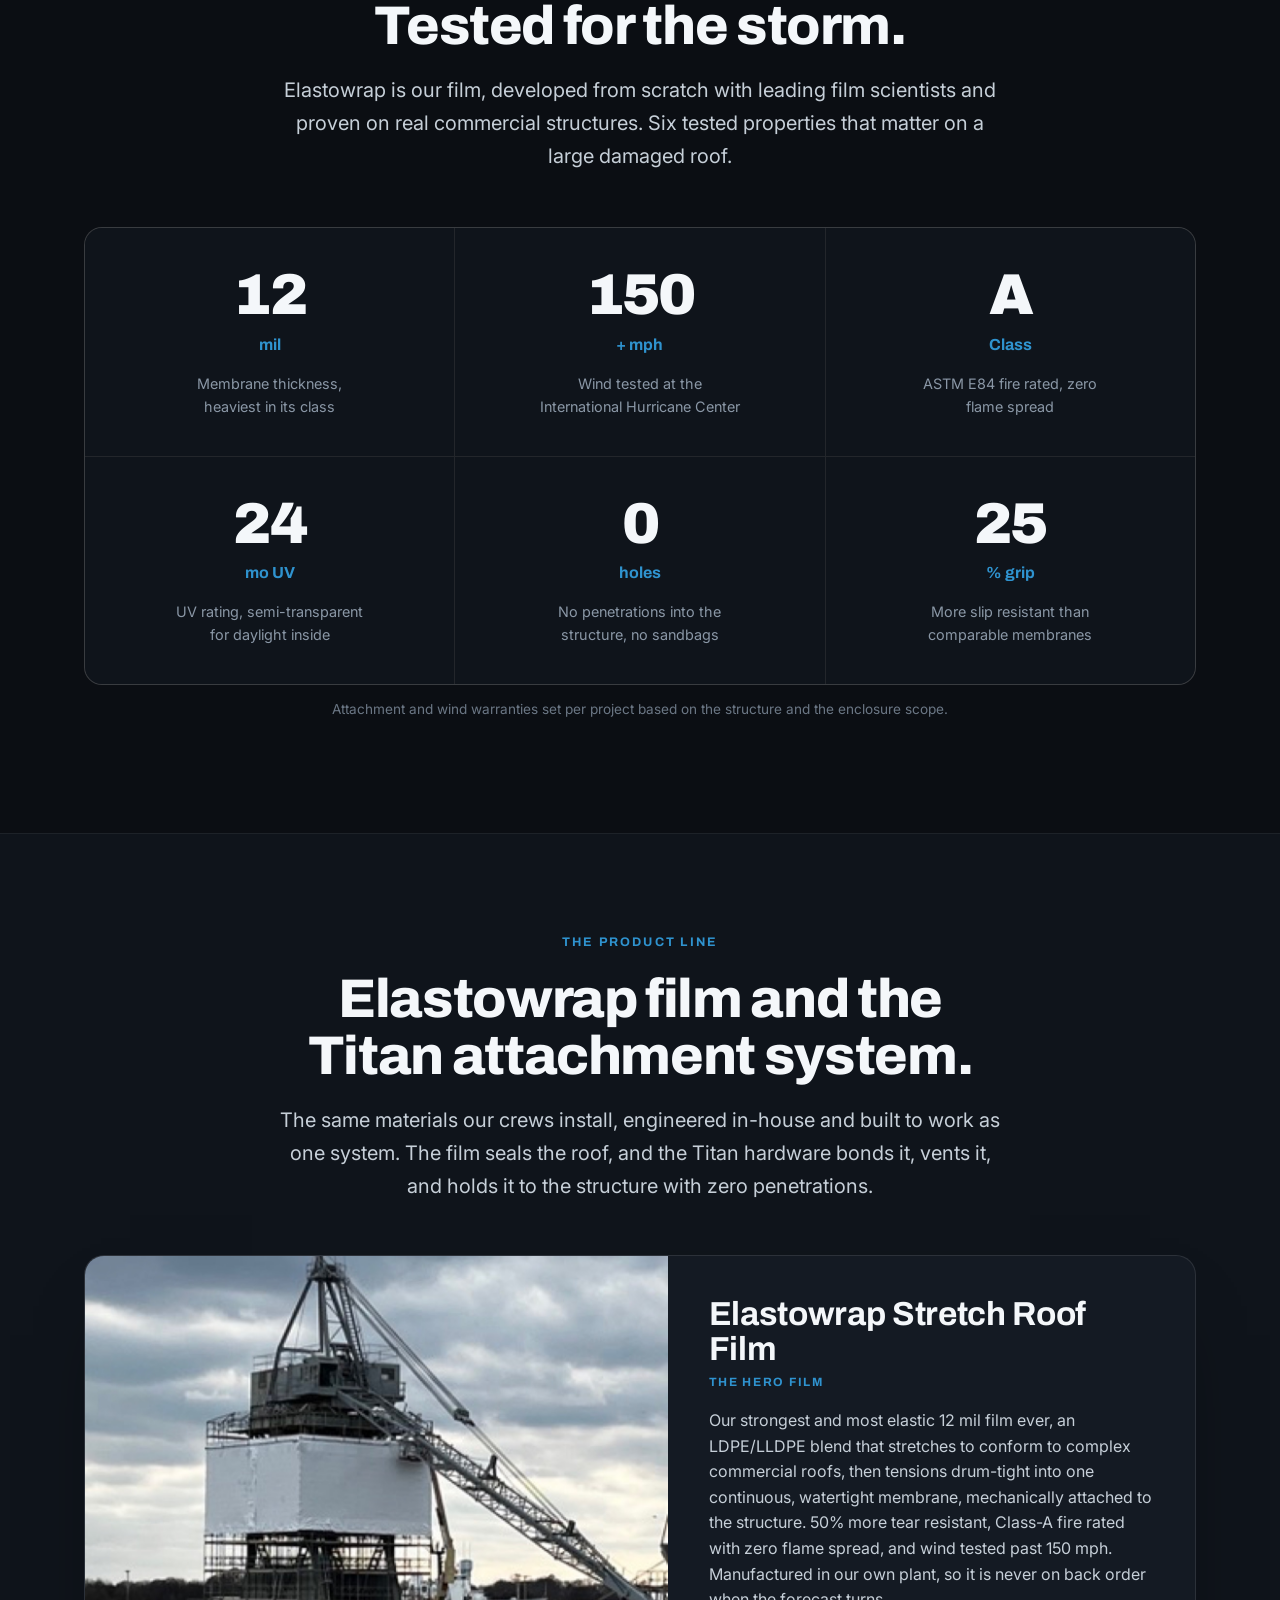
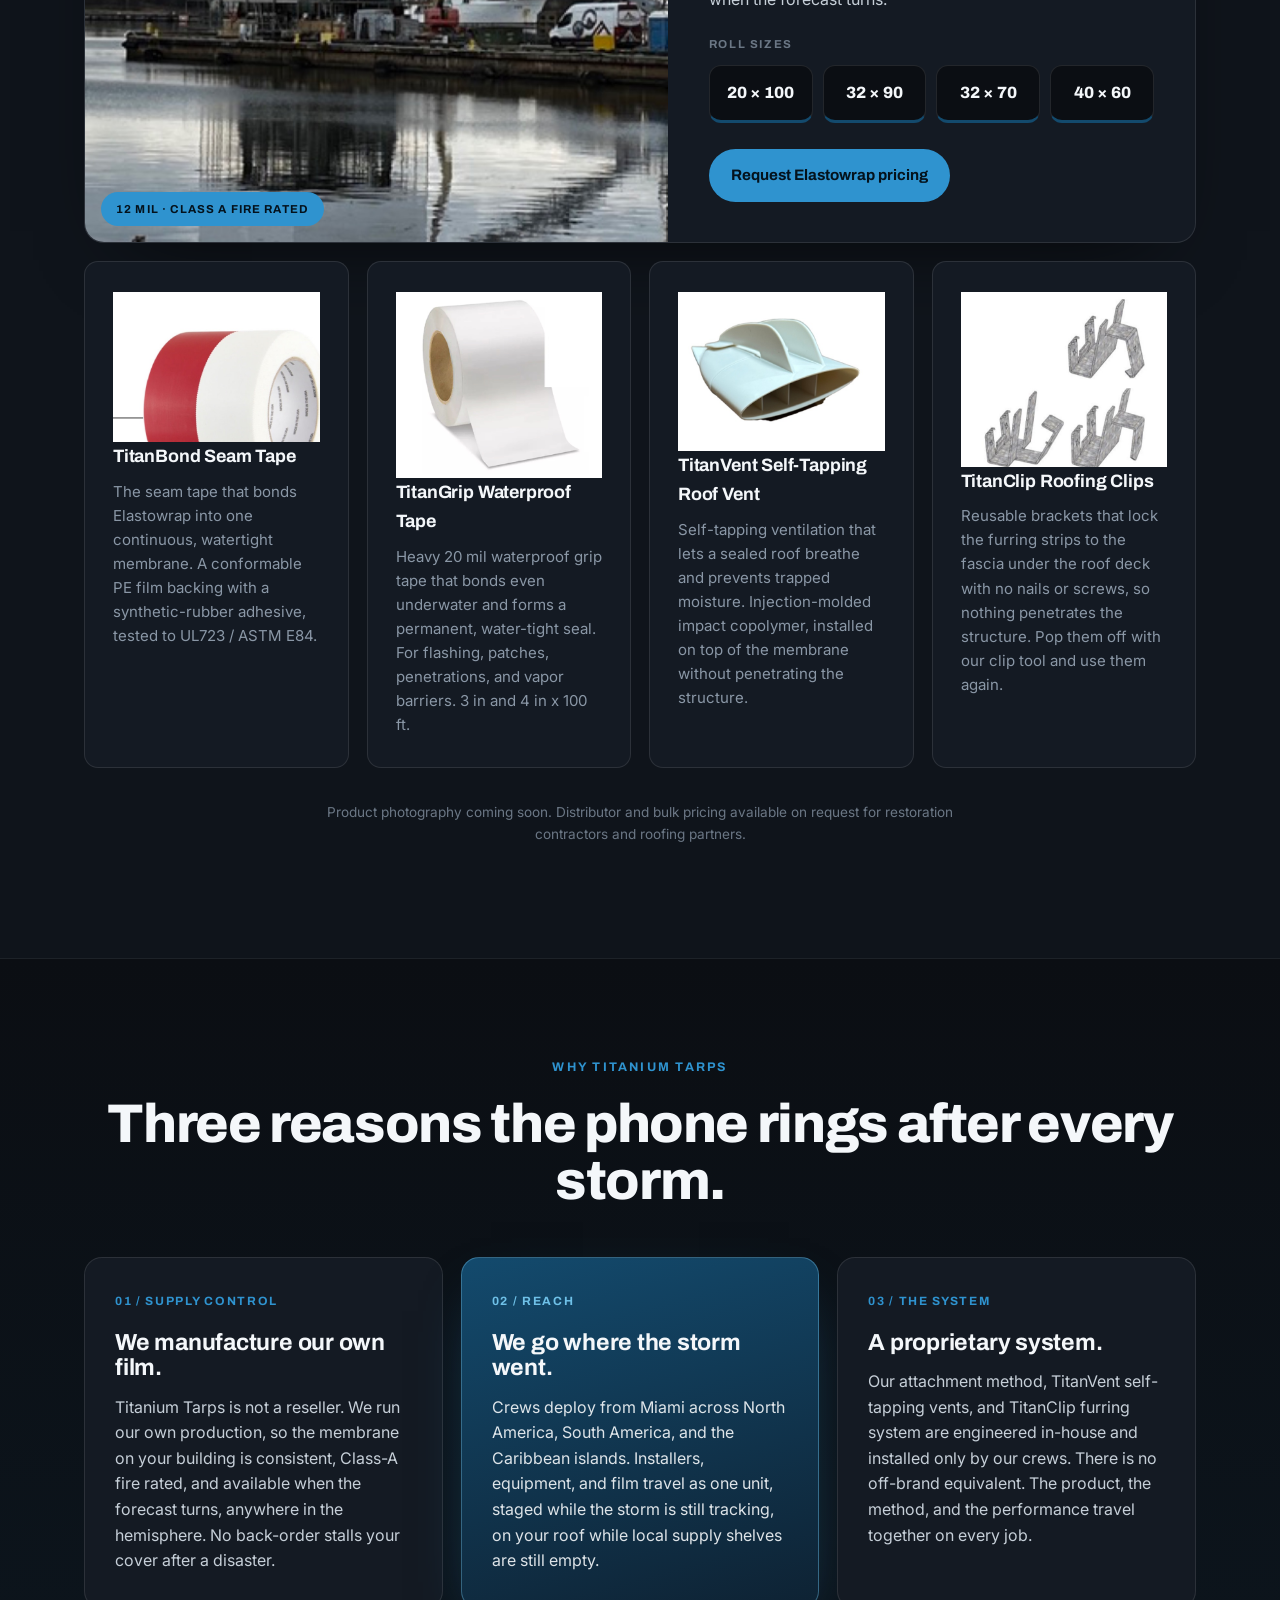
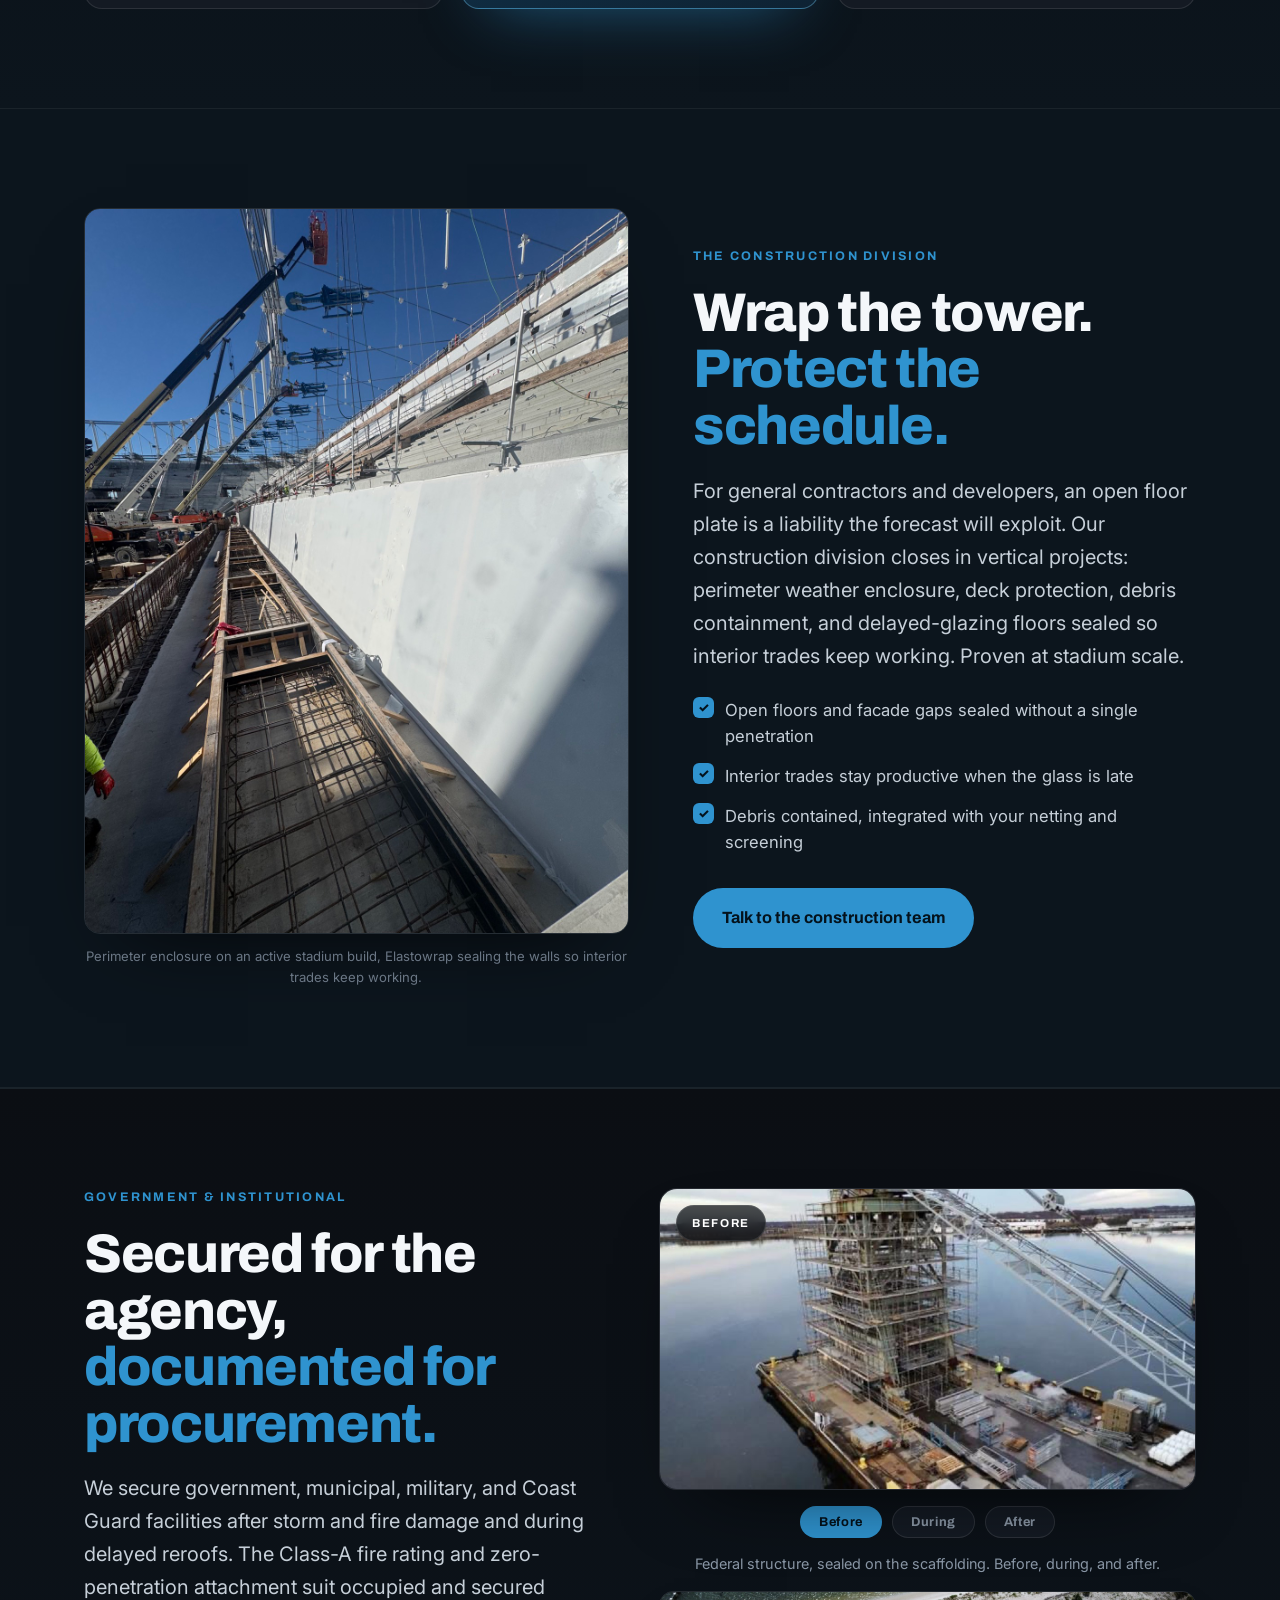
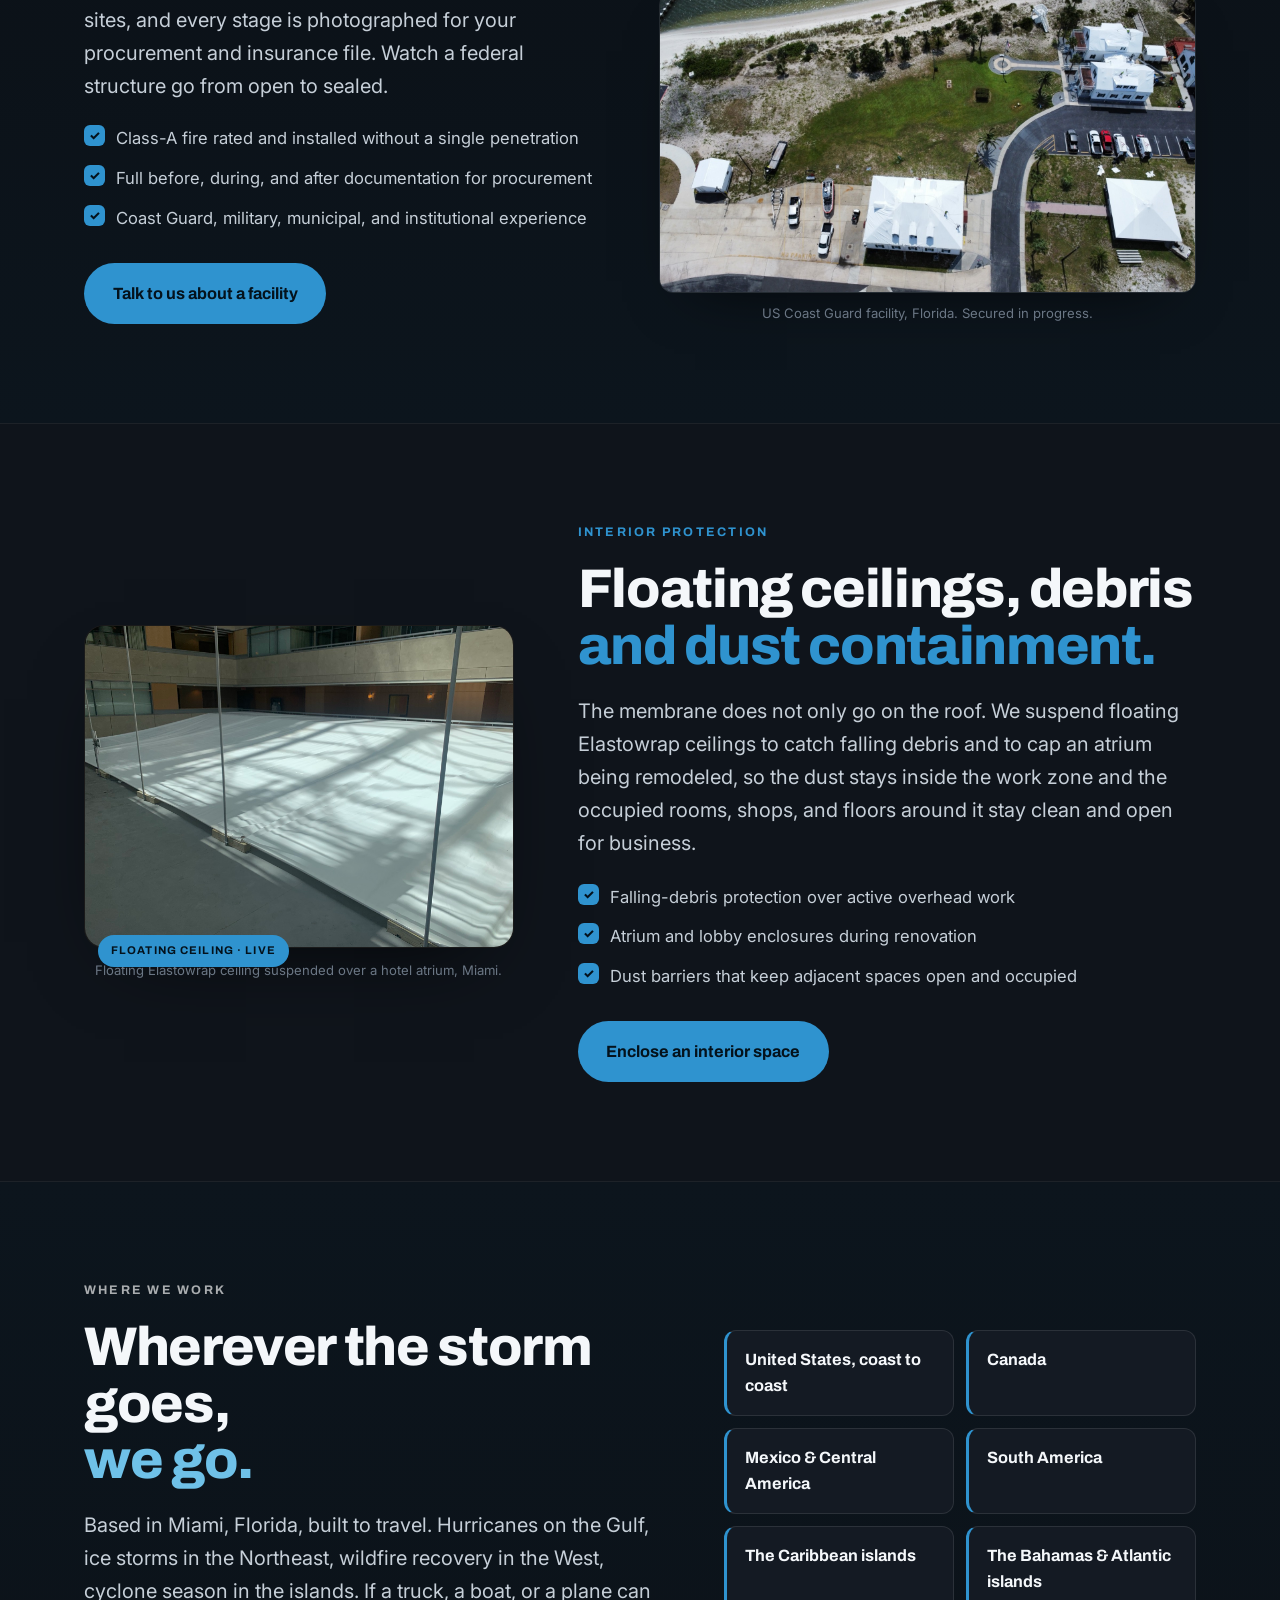
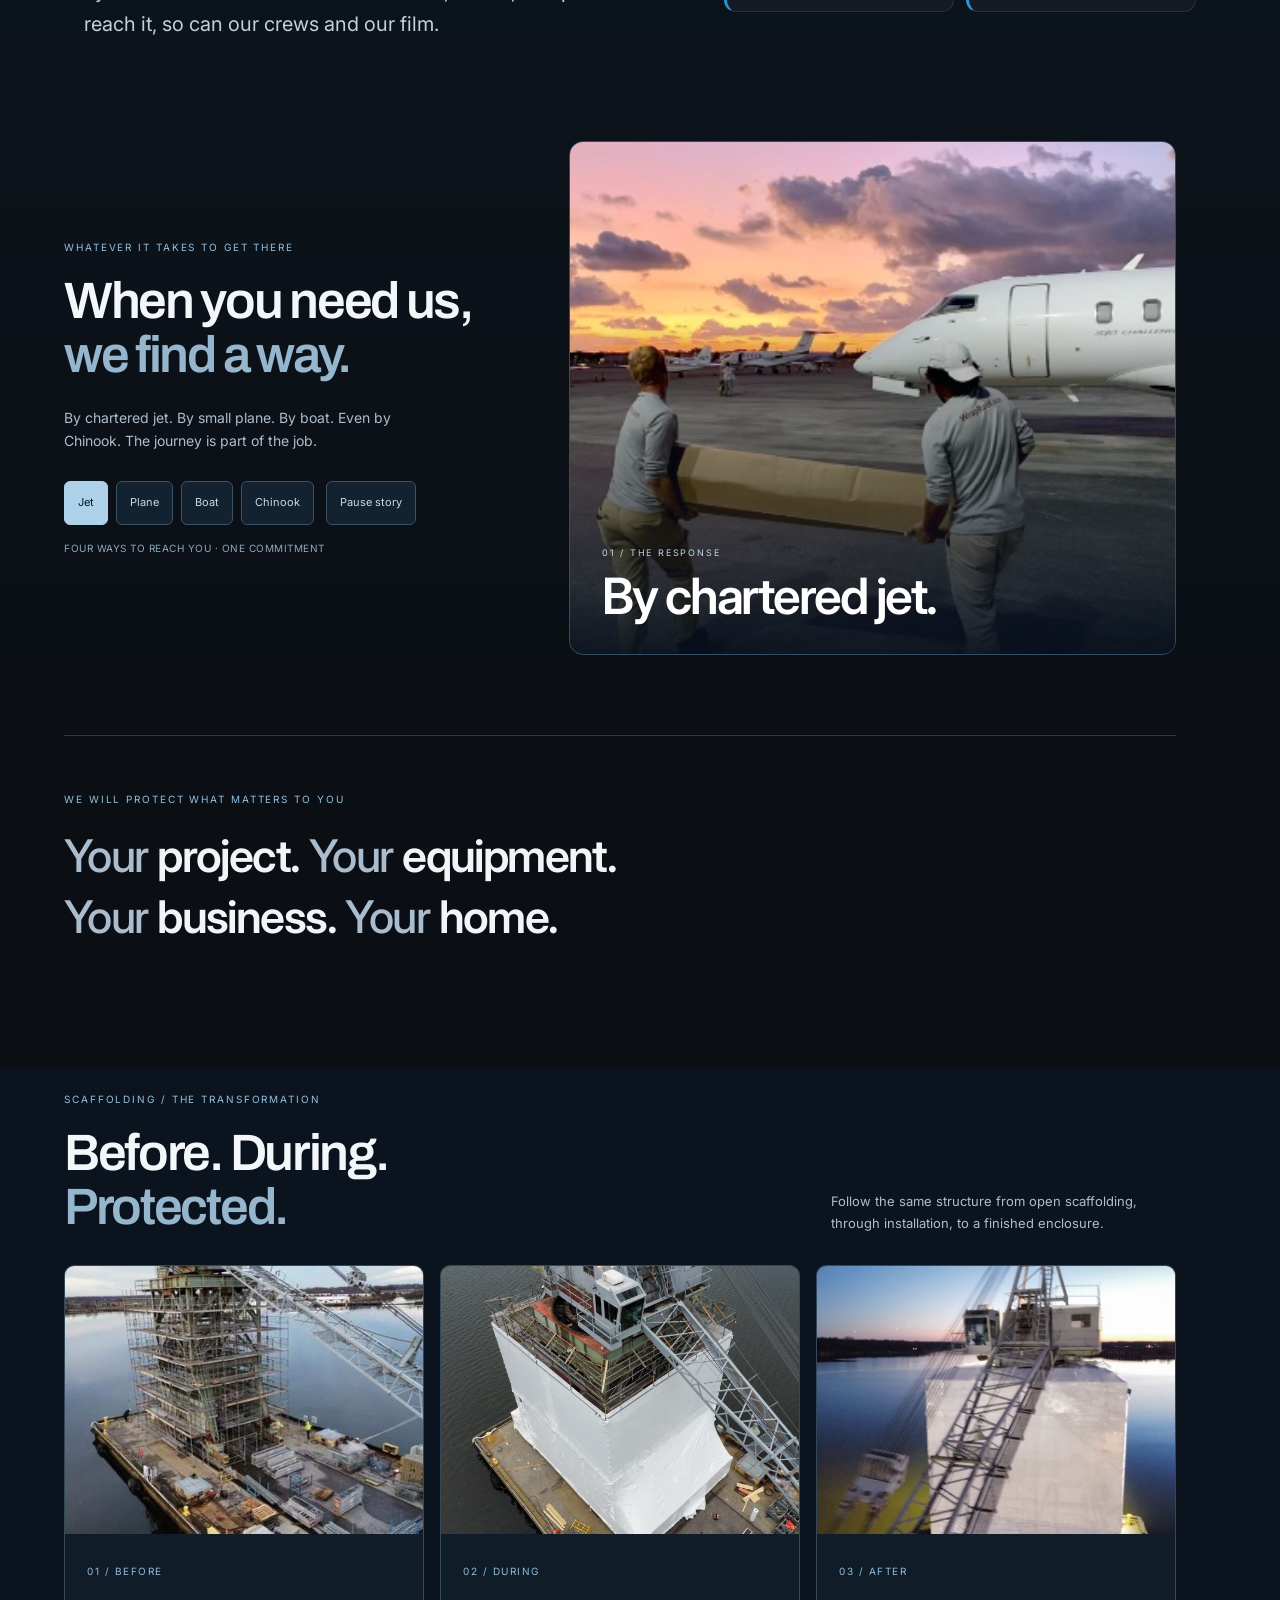
==== commit b33c826a: "Add approved house and reversible roof-cover sequence Use one upright house model and reversible dam" ====
--- a/index.html
+++ b/index.html
@@ -133,6 +133,8 @@
 </script>
 
 <link rel="stylesheet" href="titarps-story.css?v=20261014-film"><script defer src="titarps-story.js?v=20261013-story"></script>
+<link rel="stylesheet" href="roof-cover.css?v=20261015-slider">
+<script defer src="larry-three.min.js"></script><script defer src="roof-cover.js?v=20261015-slider"></script>
 </head>
 <body>
 
@@ -375,6 +377,68 @@
   </div>
 </section>
 
+
+<!-- ========== Section: Interactive roof-cover sequence ========== -->
+<section class="roof-showcase" aria-labelledby="roof-showcase-heading">
+  <div class="container">
+    <div class="roof-showcase-intro">
+      <p class="eyebrow eyebrow--center eyebrow--blue">EXPLORE THE COVER SEQUENCE</p>
+      <h2 class="h-display h-display--center" id="roof-showcase-heading">See a roof cover take shape.</h2>
+      <p>Move from damaged tile to a fitted covering. Drag the slider in either direction and explore the house from side to side.</p>
+    </div>
+<div class="roof-demo" aria-label="Interactive roof-cover demonstration">
+      <div class="model-stage">
+        <div class="stage-header">
+          <span class="model-badge"><span class="status-dot" aria-hidden="true"></span><span id="model-label">Damaged tile roof</span></span>
+          <span class="illustration-tag">MARKETING VISUALIZATION</span>
+        </div>
+        <div id="model" tabindex="0" aria-label="Interactive upright house model. Drag horizontally or use the rotate buttons to look around. Use the roof-cover slider below to explore the installation.">
+          <img class="initial-fallback" src="assets/img/house/michael-wrapped-house.jpg" alt="Reference view of a house with a white fitted roof cover">
+        </div>
+        <div class="model-toolbar" role="group" aria-label="Model controls">
+          <div class="toolbar-group">
+            <button id="assembly" type="button" aria-pressed="false" title="Toggle exploded view">Explode view</button>
+            <button id="weather" type="button" aria-pressed="true" title="Toggle illustrative rain">Rain</button>
+          </div>
+          <div class="toolbar-group view-controls">
+            <button id="rotate-left" class="icon-button" type="button" aria-label="Rotate left" title="Rotate left">↶</button>
+            <button id="rotate" class="icon-button" type="button" aria-label="Rotate right" title="Rotate right">↷</button>
+            <button id="reset-view" type="button" title="Reset model view">Reset view</button>
+            <button id="motion" class="icon-button" type="button" aria-label="Pause motion" aria-pressed="false" title="Pause motion">Ⅱ</button>
+          </div>
+        </div>
+      </div>
+      <div class="cover-panel">
+        <div class="phase-summary">
+          <div class="phase-copy">
+            <p class="eyebrow">THE COVER SEQUENCE</p>
+            <h2 id="cover-phase">Damaged roof</h2>
+            <p id="cover-description">Broken tiles expose illustrative leak paths. Move the slider left to bring the Titanium cover over the roof.</p>
+          </div>
+          <div class="progress-readout"><span id="cover-percentage">0%</span><span>SEQUENCE</span></div>
+        </div>
+        <div class="slider-heading">
+          <label for="cover-progress"><span aria-hidden="true">←</span> Drag left to cover the roof</label>
+          <span class="scrub-note" id="scrub-note">Scrub either way to revisit any stage.</span>
+        </div>
+        <div class="range-wrap">
+          <input id="cover-progress" type="range" min="0" max="100" value="0" step="1" dir="rtl" aria-describedby="scrub-note cover-description" aria-label="Roof cover sequence. Drag left to advance from damaged to secured.">
+        </div>
+        <div class="phase-buttons" role="group" aria-label="Jump to a cover stage">
+          <button type="button" data-stage="0" aria-pressed="true"><span>01</span> Damaged</button>
+          <button type="button" data-stage="45" aria-pressed="false"><span>02</span> Position</button>
+          <button type="button" data-stage="66" aria-pressed="false"><span>03</span> Lower</button>
+          <button type="button" data-stage="100" aria-pressed="false"><span>04</span> Secure</button>
+        </div>
+        <p id="cover-status" class="cover-status" role="status" aria-live="polite" aria-atomic="true">Illustrative rain and leak paths are shown.</p>
+      </div>
+    <footer class="model-note">
+      <p><span>Drag the house left or right to look around. The view stays upright.</span> Rain, interior leak paths, and runoff are illustrative.</p>
+      <p class="disclaimer">Illustrative marketing visualization. Installation and protection depend on site conditions and professional assessment; this is not a performance guarantee.</p>
+    </footer>
+</div>
+  </div>
+</section>
 
 <!-- ========== Section: Before / after sliders ========== -->
 <section class="ba-section" id="before-after">
--- a/roof-cover.css
+++ b/roof-cover.css
@@ -0,0 +1,130 @@
+.roof-demo{color-scheme:light;--navy:#152d40;--navy-deep:#102332;--muted:#596974;--line:#dce3e6;--terra:#b66f50;--paper:#f8f9f8;--white:#fff;font-family:Inter,ui-sans-serif,-apple-system,BlinkMacSystemFont,"Segoe UI",sans-serif;color:var(--navy);background:var(--paper);font-synthesis:none}
+.roof-demo *{box-sizing:border-box}
+.roof-demo body{margin:0}
+.roof-demo button,.roof-demo input{font:inherit}
+.roof-demo button,.roof-demo a,.roof-demo input{-webkit-tap-highlight-color:transparent}
+.roof-demo button{cursor:pointer}
+.roof-demo button:focus-visible,.roof-demo a:focus-visible,.roof-demo input:focus-visible,.roof-demo #model:focus-visible{outline:3px solid #2d7ea8;outline-offset:4px}
+.roof-demo button{min-height:44px;border:1px solid var(--line);border-radius:10px;color:var(--navy);background:#fff;padding:10px 15px;font-size:12px;font-weight:650;transition:background .15s,border-color .15s,color .15s}
+.roof-demo button:hover{background:#edf2f4;border-color:#bac9d1}
+.roof-demo button[aria-pressed="true"]{background:var(--navy);color:#fff;border-color:var(--navy)}
+.roof-demo .site-header{height:88px;max-width:1440px;margin:auto;padding:0 5%;display:flex;align-items:center;gap:22px;border-bottom:1px solid var(--line)}
+.roof-demo .wordmark{font-size:32px;letter-spacing:-1.7px;font-weight:850;color:var(--navy);text-decoration:none}
+.roof-demo .wordmark-dot{color:var(--terra)}
+.roof-demo .header-caption{font-size:10px;font-weight:750;letter-spacing:1.5px;border-left:1px solid #c9d2d6;padding-left:22px}
+.roof-demo .preview-tag{margin-left:auto;font-size:11px;color:var(--muted);border:1px solid var(--line);border-radius:30px;padding:8px 12px}
+.roof-demo main{max-width:1440px;padding:0 5%;margin:auto}
+.roof-demo .intro{display:flex;align-items:flex-end;justify-content:space-between;gap:36px;padding:38px 0 30px}
+.roof-demo .eyebrow{font-size:10px;letter-spacing:1.7px;font-weight:750;margin:0 0 12px;color:var(--terra)}
+.roof-demo h1{font-size:clamp(32px,3.8vw,54px);font-weight:650;line-height:1.08;letter-spacing:-2px;margin:0}
+.roof-demo .intro-copy{font-size:14px;line-height:1.65;max-width:350px;color:var(--muted);margin:0 0 2px}
+.roof-demo{background:#fff;border:1px solid var(--line);border-radius:20px;overflow:hidden;box-shadow:0 15px 45px #132d4008}
+.roof-demo .model-stage{height:530px;position:relative;background:radial-gradient(ellipse at 50% 48%,#f8fafb 0%,#eef3f5 64%,#e8eef1 100%);overflow:hidden}
+.roof-demo .stage-header{position:absolute;inset:20px 24px auto;display:flex;align-items:center;justify-content:space-between;gap:12px;pointer-events:none;z-index:2}
+.roof-demo .model-badge{display:inline-flex;align-items:center;gap:8px;font-size:11px;font-weight:650;background:#fffffff0;border:1px solid #dde4e8;border-radius:25px;padding:9px 12px}
+.roof-demo .status-dot{width:6px;height:6px;background:var(--terra);border-radius:50%;flex:none}
+.roof-demo .illustration-tag{font-size:9px;letter-spacing:1.3px;color:#5b6b75;font-weight:650}
+.roof-demo #model{position:absolute;inset:0;width:100%;height:100%;touch-action:pan-y pinch-zoom;cursor:grab;overflow:hidden}
+.roof-demo #model:active{cursor:grabbing}
+.roof-demo #model canvas{display:block;width:100%;height:100%;touch-action:pan-y pinch-zoom}
+.roof-demo .initial-fallback{position:absolute;inset:0;width:100%;height:100%;object-fit:contain;padding:65px 60px 80px}
+.roof-demo #model canvas~.initial-fallback,.roof-demo #model:has(canvas) .initial-fallback{display:none}
+.roof-demo .model-toolbar{position:absolute;bottom:18px;left:24px;right:24px;display:flex;align-items:center;justify-content:space-between;gap:12px;z-index:3}
+.roof-demo .toolbar-group{display:flex;gap:6px;padding:5px;background:#ffffffd9;border:1px solid #e1e6e8;border-radius:14px;backdrop-filter:blur(10px)}
+.roof-demo .toolbar-group button{border-color:transparent;background:transparent}
+.roof-demo .toolbar-group button:hover{background:#e9eff2}
+.roof-demo .toolbar-group button[aria-pressed="true"]{background:var(--navy);color:#fff}
+.roof-demo .icon-button{width:44px;min-width:44px;padding:8px;font-size:21px;line-height:1;display:flex;align-items:center;justify-content:center}
+.roof-demo .icon-button svg{width:18px;height:18px}
+.roof-demo .cover-panel{border-top:1px solid var(--line);padding:25px 30px 18px}
+.roof-demo .phase-summary{display:flex;justify-content:space-between;align-items:center;gap:24px}
+.roof-demo .phase-copy .eyebrow{margin-bottom:7px;font-size:9px}
+.roof-demo h2{font-size:24px;letter-spacing:-.6px;font-weight:650;margin:0 0 8px}
+.roof-demo #cover-description{font-size:13px;line-height:1.6;max-width:700px;min-height:21px;color:var(--muted);margin:0}
+.roof-demo .progress-readout{display:flex;flex-direction:column;align-items:flex-end;gap:7px;min-width:75px}
+.roof-demo .progress-readout span:first-child{font-size:32px;font-weight:550;letter-spacing:-1px;font-variant-numeric:tabular-nums}
+.roof-demo .progress-readout span:last-child{font-size:8px;letter-spacing:1.4px;color:var(--muted);font-weight:700}
+.roof-demo .slider-heading{margin-top:25px;display:flex;align-items:center;justify-content:space-between;gap:20px}
+.roof-demo .slider-heading label{font-size:12px;font-weight:750}
+.roof-demo .slider-heading label span{display:inline-block;margin-right:6px;font-size:19px;vertical-align:-1px;color:var(--terra)}
+.roof-demo .scrub-note{font-size:11px;color:var(--muted)}
+.roof-demo .range-wrap{padding:2px 0}
+.roof-demo #cover-progress{--progress:0%;display:block;appearance:none;-webkit-appearance:none;width:100%;height:48px;margin:3px 0;background:transparent;cursor:ew-resize;touch-action:pan-y}
+.roof-demo #cover-progress::-webkit-slider-runnable-track{height:6px;border-radius:10px;background:linear-gradient(to right,#152d40 0%,#c4d0d6 57%,#c68d70 100%)}
+.roof-demo #cover-progress::-moz-range-track{height:6px;border-radius:10px;background:linear-gradient(to right,#152d40 0%,#c4d0d6 57%,#c68d70 100%)}
+.roof-demo #cover-progress::-webkit-slider-thumb{appearance:none;-webkit-appearance:none;height:44px;width:44px;margin-top:-19px;border:7px solid #fff;border-radius:50%;background:var(--navy);box-shadow:0 1px 9px #152d4030;cursor:ew-resize}
+.roof-demo #cover-progress::-moz-range-thumb{height:30px;width:30px;border:7px solid #fff;border-radius:50%;background:var(--navy);box-shadow:0 1px 9px #152d4030;cursor:ew-resize}
+.roof-demo .phase-buttons{display:flex;flex-direction:row-reverse;justify-content:space-between;gap:8px}
+.roof-demo .phase-buttons button{font-size:11px;min-height:44px;border:0;border-radius:8px;padding:8px 12px;background:transparent;color:var(--muted)}
+.roof-demo .phase-buttons button span{font-size:9px;margin-right:5px;opacity:.65}
+.roof-demo .phase-buttons button[aria-pressed="true"]{background:#eef2f4;color:var(--navy)}
+.roof-demo .phase-buttons button:hover{background:#edf2f4}
+.roof-demo .cover-status{font-size:11px;color:var(--muted);margin:13px 0 0;padding-top:13px;border-top:1px solid #edf0f1;min-height:29px}
+.roof-demo .model-note{padding:18px 2px 28px;display:flex;justify-content:space-between;gap:30px;color:#60707a;font-size:10px;line-height:1.65}
+.roof-demo .model-note p{margin:0;max-width:450px}
+.roof-demo .model-note .disclaimer{max-width:600px;font-size:10px;color:#64717a}
+.roof-demo .model-note span{display:block}
+@media (min-width:1500px){.roof-demo .model-stage{height:590px}}
+@media (max-width:800px){.roof-demo .site-header{height:72px;padding:0 5%;gap:14px}
+.roof-demo .wordmark{font-size:28px}
+.roof-demo .header-caption{font-size:8px;letter-spacing:1px;padding-left:14px}
+.roof-demo .preview-tag{display:none}
+.roof-demo .intro{align-items:flex-start;flex-direction:column;gap:16px;padding:28px 0 24px}
+.roof-demo h1{letter-spacing:-1.3px}
+.roof-demo .intro-copy{max-width:530px;font-size:13px;line-height:1.55}
+.roof-demo .model-stage{height:470px}
+.roof-demo .stage-header{inset:16px 16px auto}
+.roof-demo .model-toolbar{left:14px;right:14px;bottom:14px}
+.roof-demo .cover-panel{padding:22px}
+.roof-demo .model-note{flex-direction:column;gap:10px}
+.roof-demo .model-note p,.roof-demo .model-note .disclaimer{max-width:100%}
+.roof-demo .illustration-tag{font-size:8px;letter-spacing:.8px}
+.roof-demo .scrub-note{display:none}}
+@media (max-width:500px){.roof-demo main{padding:0 4%}
+.roof-demo .site-header{padding:0 4%}
+.roof-demo .intro{padding-top:25px}
+.roof-demo .eyebrow{font-size:9px;margin-bottom:9px}
+.roof-demo h1{font-size:34px;letter-spacing:-1.3px}
+.roof-demo{border-radius:16px}
+.roof-demo .model-stage{height:460px}
+.roof-demo .stage-header{align-items:flex-start;gap:8px;inset:14px 12px auto}
+.roof-demo .model-badge{font-size:10px;padding:8px 10px}
+.roof-demo .illustration-tag{max-width:98px;text-align:right;font-size:7px;line-height:1.5;margin-top:6px}
+.roof-demo .model-toolbar{flex-wrap:wrap;justify-content:center;gap:7px;left:8px;right:8px;bottom:10px}
+.roof-demo .toolbar-group{padding:3px;gap:2px;border-radius:12px}
+.roof-demo .toolbar-group button{font-size:10px;padding:8px 10px}
+.roof-demo .toolbar-group .icon-button{font-size:20px;width:44px;padding:8px}
+.roof-demo .view-controls{gap:0}
+.roof-demo .cover-panel{padding:19px 16px 15px}
+.roof-demo .phase-summary{gap:15px;align-items:flex-start}
+.roof-demo h2{font-size:22px}
+.roof-demo #cover-description{font-size:12px;line-height:1.65}
+.roof-demo .progress-readout{min-width:56px}
+.roof-demo .progress-readout span:first-child{font-size:26px}
+.roof-demo .progress-readout span:last-child{font-size:7px;letter-spacing:1px}
+.roof-demo .slider-heading{margin-top:19px}
+.roof-demo .slider-heading label{font-size:11px}
+.roof-demo .phase-buttons{gap:2px}
+.roof-demo .phase-buttons button{padding:8px 5px;font-size:10px}
+.roof-demo .phase-buttons button span{font-size:8px;margin-right:3px}
+.roof-demo .initial-fallback{padding:65px 12px 100px}
+.roof-demo .model-note{font-size:10px;padding:15px 2px 24px}
+.roof-demo .cover-status{font-size:10px;line-height:1.5}
+.roof-demo .model-note .disclaimer{font-size:10px}}
+@media (prefers-reduced-motion:reduce){.roof-demo *,.roof-demo *::before,.roof-demo *::after{animation:none!important;transition:none!important;scroll-behavior:auto!important}}
+.roof-demo{min-width:0;align-self:center;line-height:1.4;overflow:hidden}.roof-demo .model-stage{height:460px}.roof-demo .model-note{padding:14px 18px;background:#f8f9f8}.roof-demo .model-note p{font-size:10px;line-height:1.65;color:#53636d}.roof-demo .cover-panel{background:white}.roof-demo .eyebrow{color:#805035}.roof-demo .model-toolbar{flex-wrap:wrap;justify-content:center}.roof-demo .illustration-tag{color:#52616a}.roof-demo button{text-transform:none;letter-spacing:normal}.roof-demo .model-note{display:block}.roof-demo .model-note p+p{margin-top:8px}@media(max-width:500px){.roof-demo .model-stage{height:430px}.roof-demo .stage-header{position:relative;inset:auto;padding:12px;min-height:55px}.roof-demo #model{top:55px;height:280px}.roof-demo .model-toolbar{bottom:10px}.roof-demo .cover-panel{padding:16px 12px}.roof-demo h2{font-size:21px}.roof-demo .progress-readout{min-width:48px}}
+/* Reserve independent space for captions and controls at every card width. */
+.roof-demo #model{top:55px;bottom:100px;height:auto}.roof-demo .stage-header{inset:12px 12px auto}.roof-demo .model-toolbar{left:8px;right:8px;bottom:10px;gap:6px}.roof-demo .toolbar-group{padding:3px;gap:2px}.roof-demo .toolbar-group button{padding:8px 10px}.roof-demo .model-note{border:0;margin:0}.roof-demo .model-note span{letter-spacing:normal;text-transform:none}@media(max-width:500px){.roof-demo .stage-header{inset:auto}.roof-demo #model{top:55px;bottom:100px;height:auto}}
+.roof-demo #motion{width:auto;min-width:82px;font-size:11px;line-height:1.2;white-space:nowrap}
+.roof-demo #model{bottom:130px}@media(max-width:500px){.roof-demo .model-stage{height:460px}}
+
+/* Shared component headings must remain readable inside the dark homepage. */
+.roof-demo h2{color:var(--navy)}
+.roof-demo .model-note span{color:inherit;font-size:inherit}
+.roof-demo #model{top:80px}
+.roof-demo #cover-progress{border:0;padding:0;border-radius:0;box-shadow:none}
+.roof-showcase{padding:70px 0;background:#101e2b}
+.roof-showcase .roof-showcase-intro{max-width:720px;margin:0 auto 28px;text-align:center}
+.roof-showcase .roof-showcase-intro p{color:#c5d1d9;line-height:1.6}
+.roof-showcase .roof-demo{max-width:1100px;margin:0 auto}
+@media(max-width:500px){.roof-showcase{padding:44px 0}.roof-showcase>.container{padding:0 12px}}
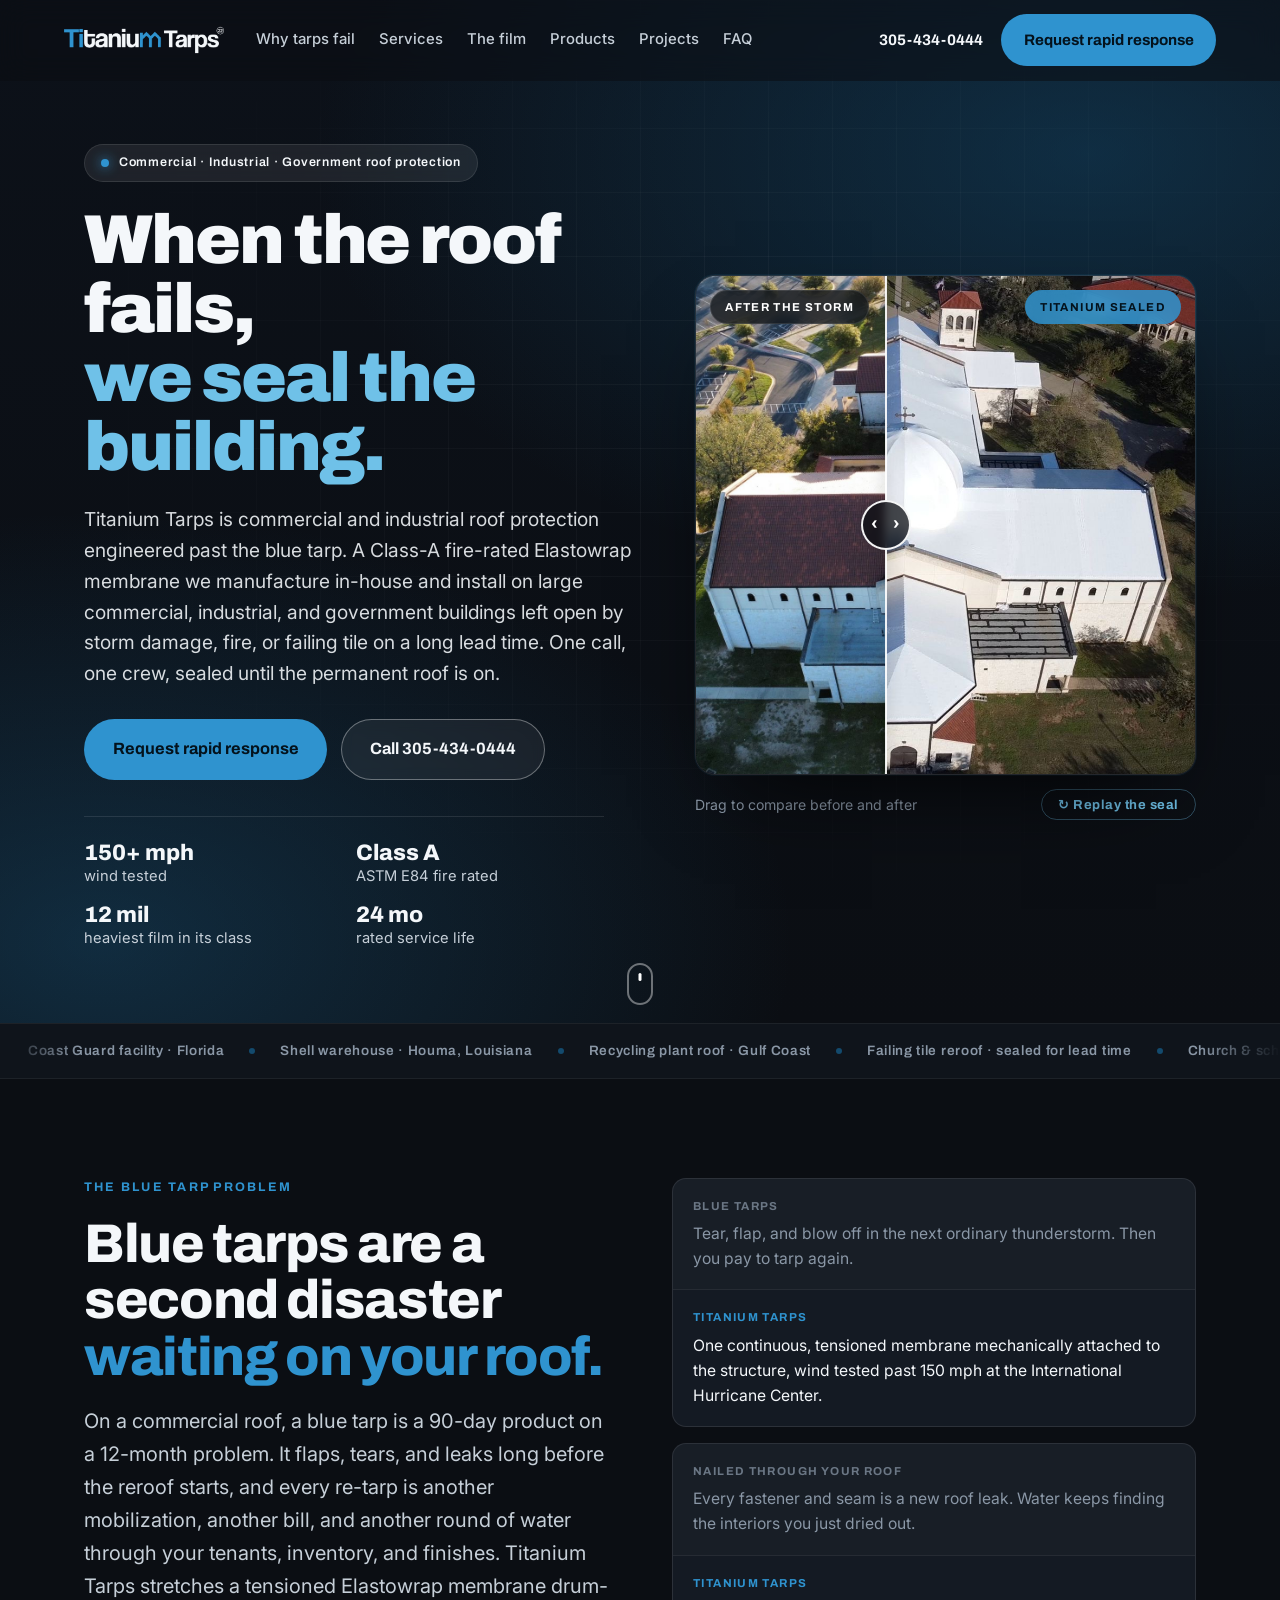
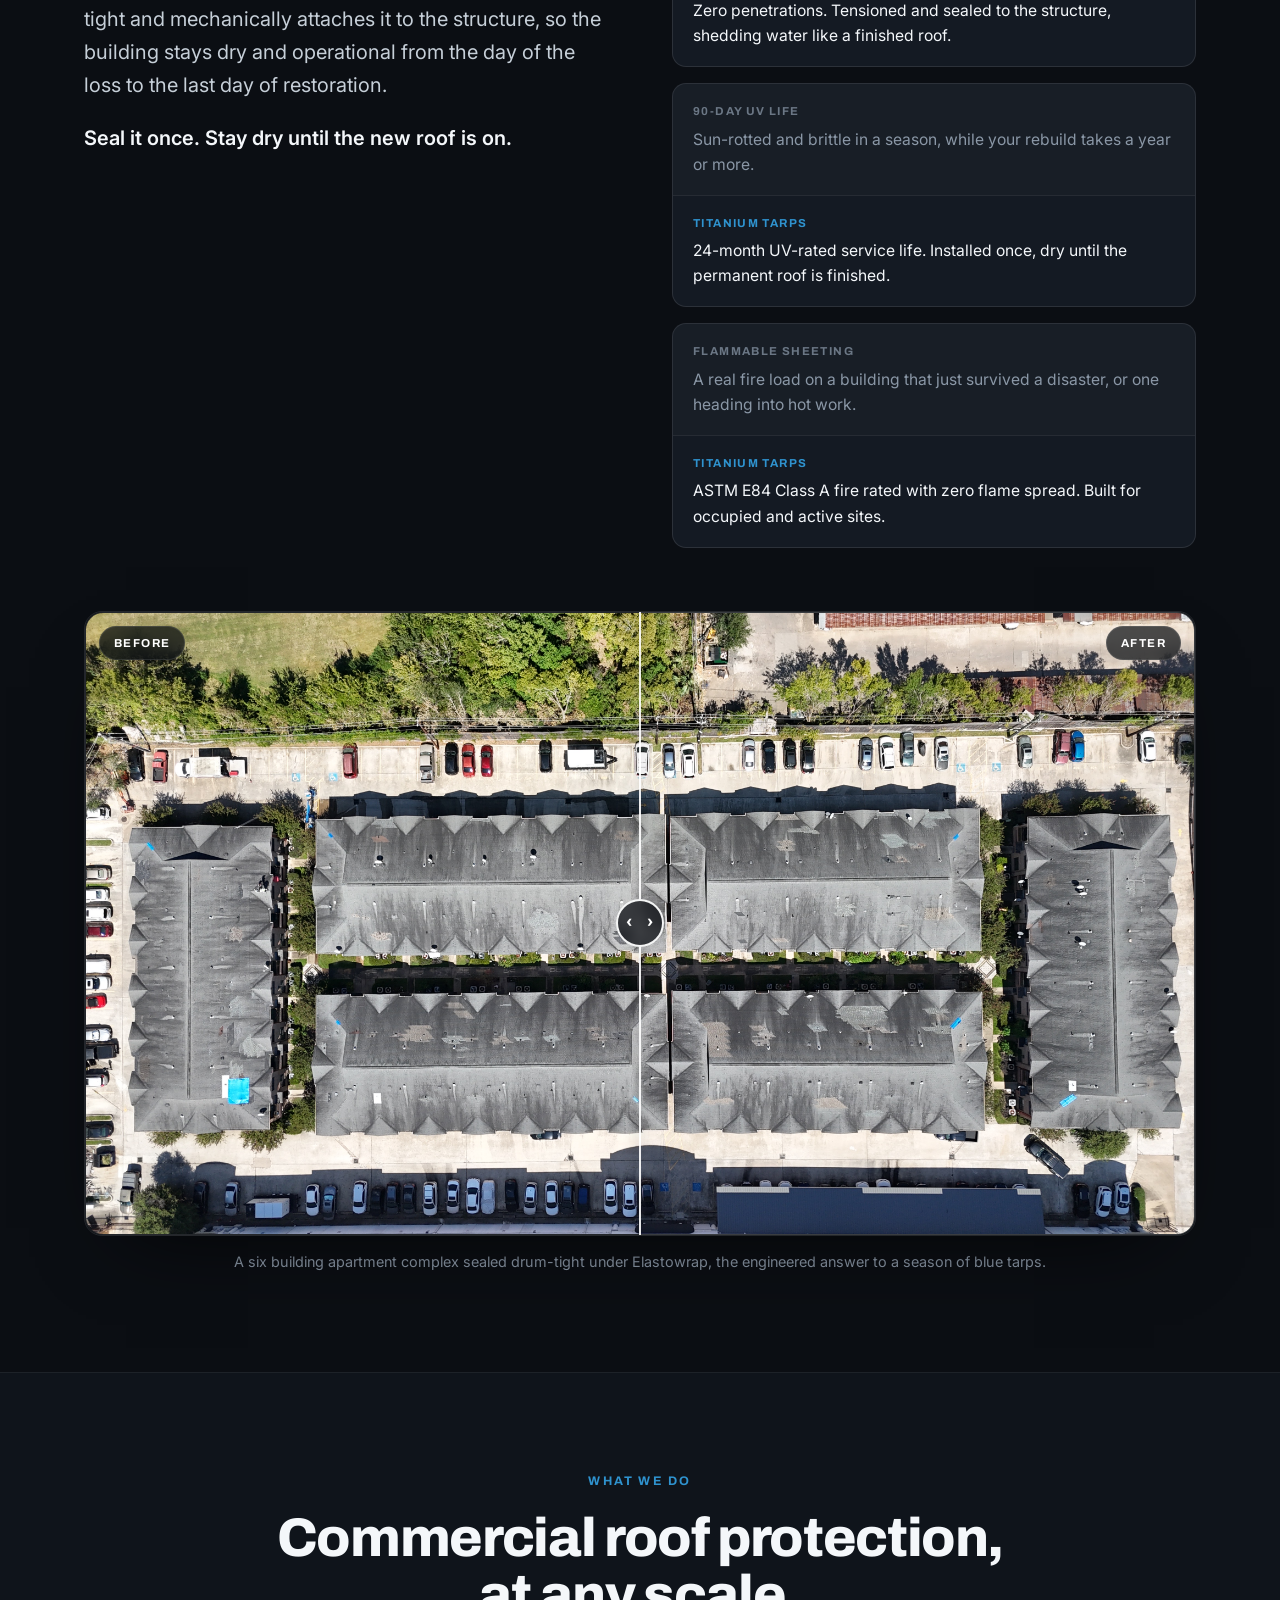
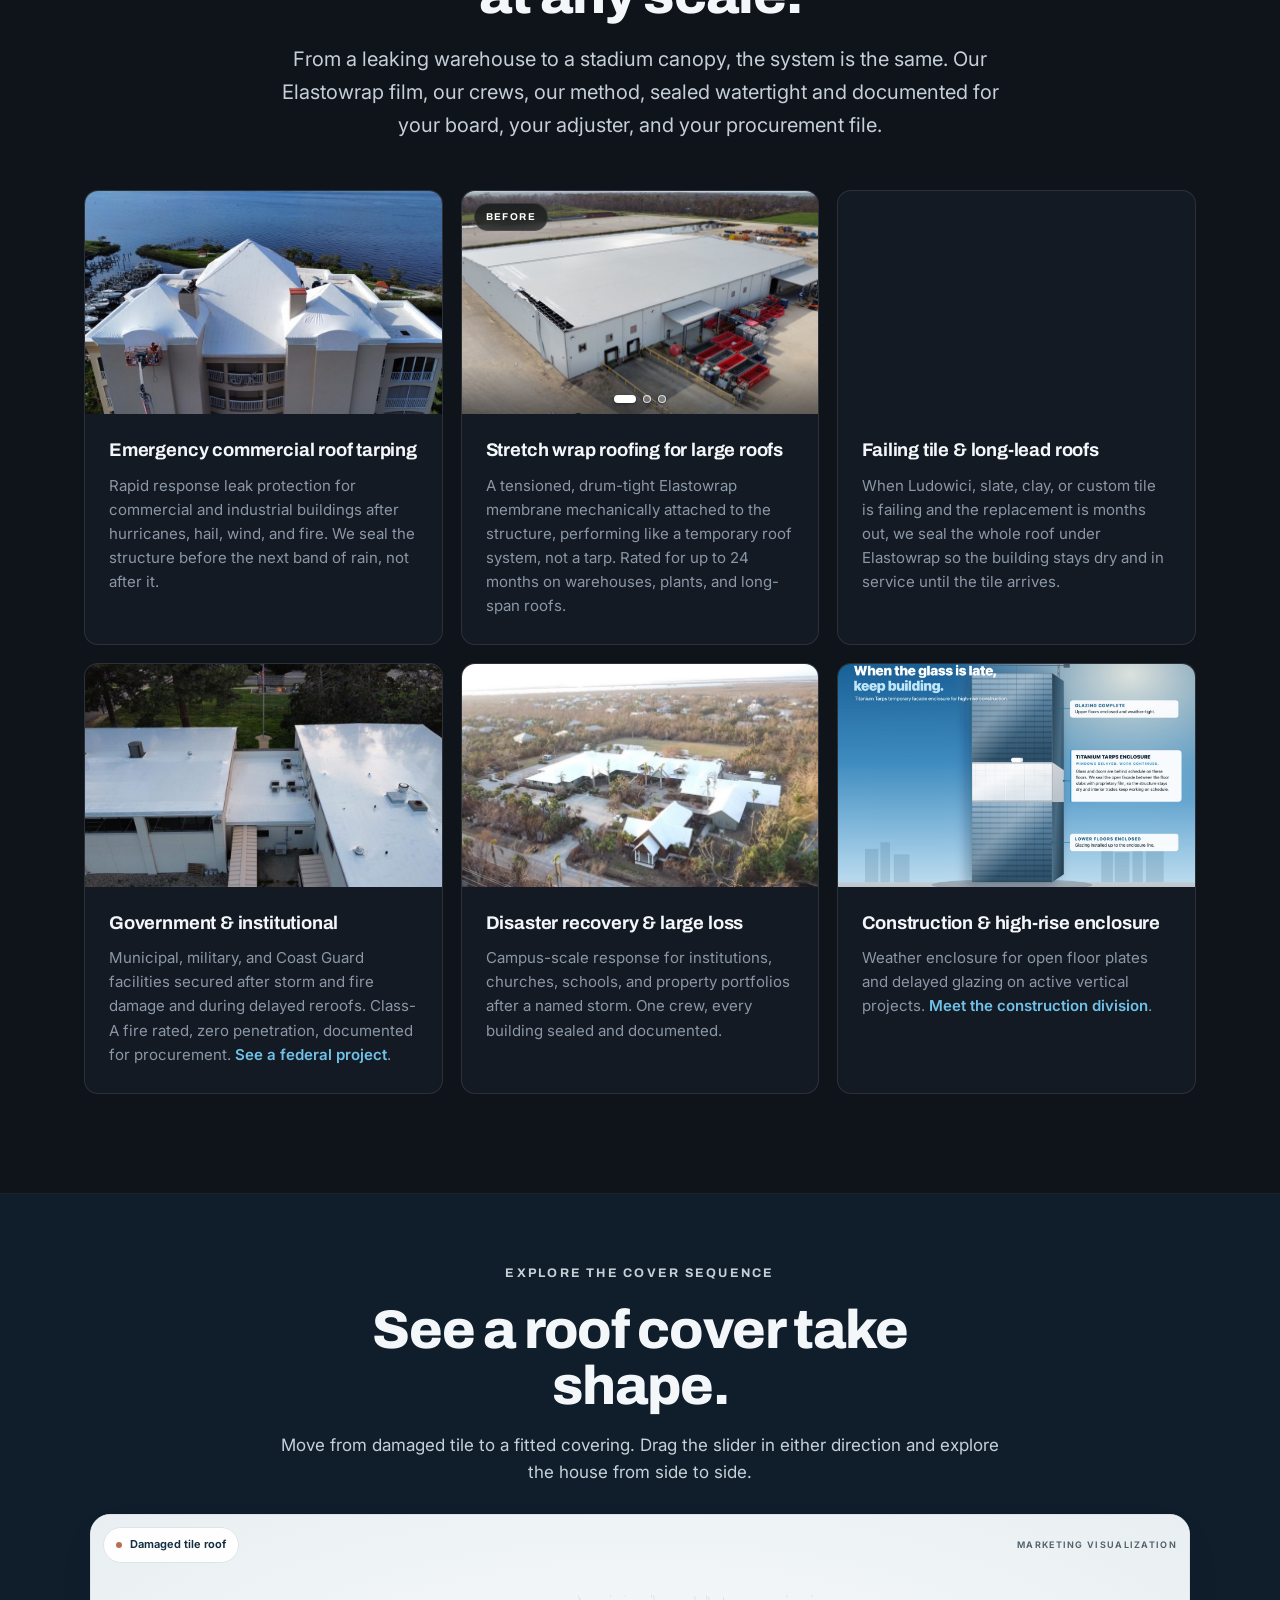
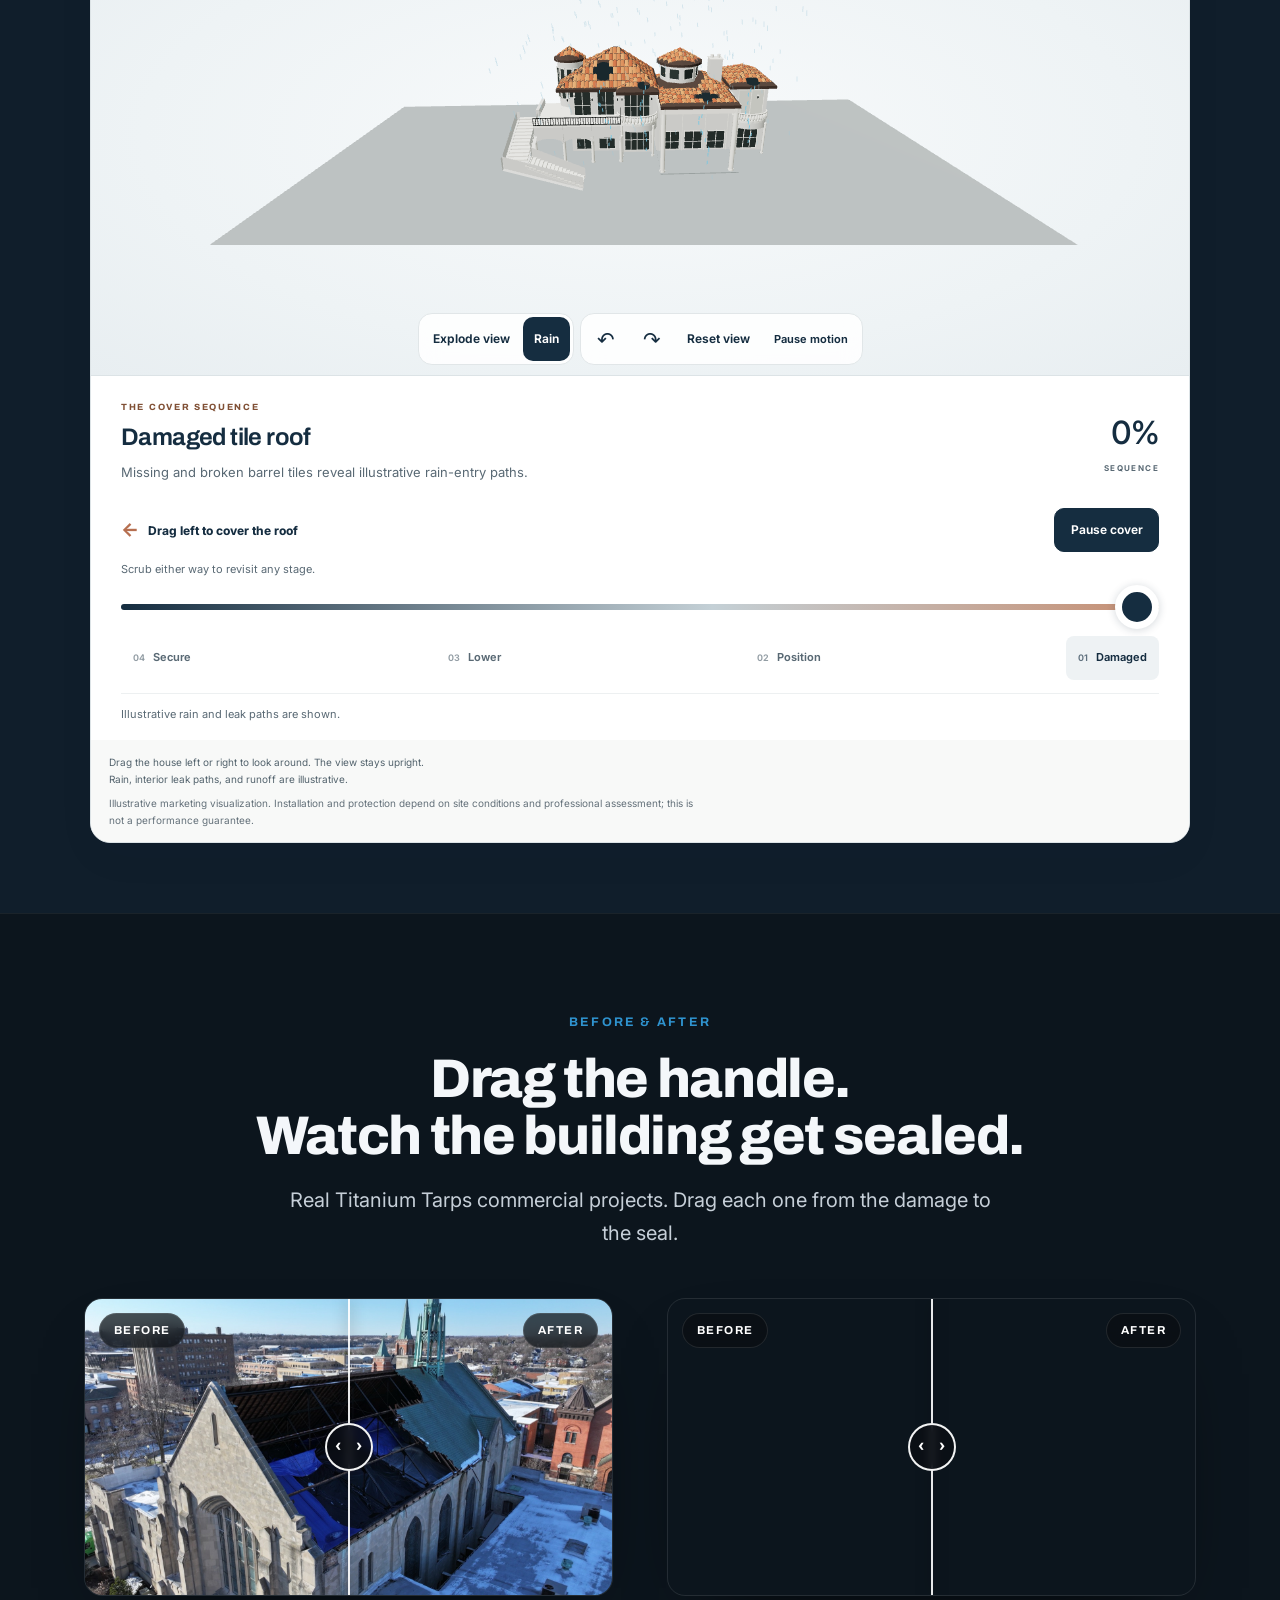
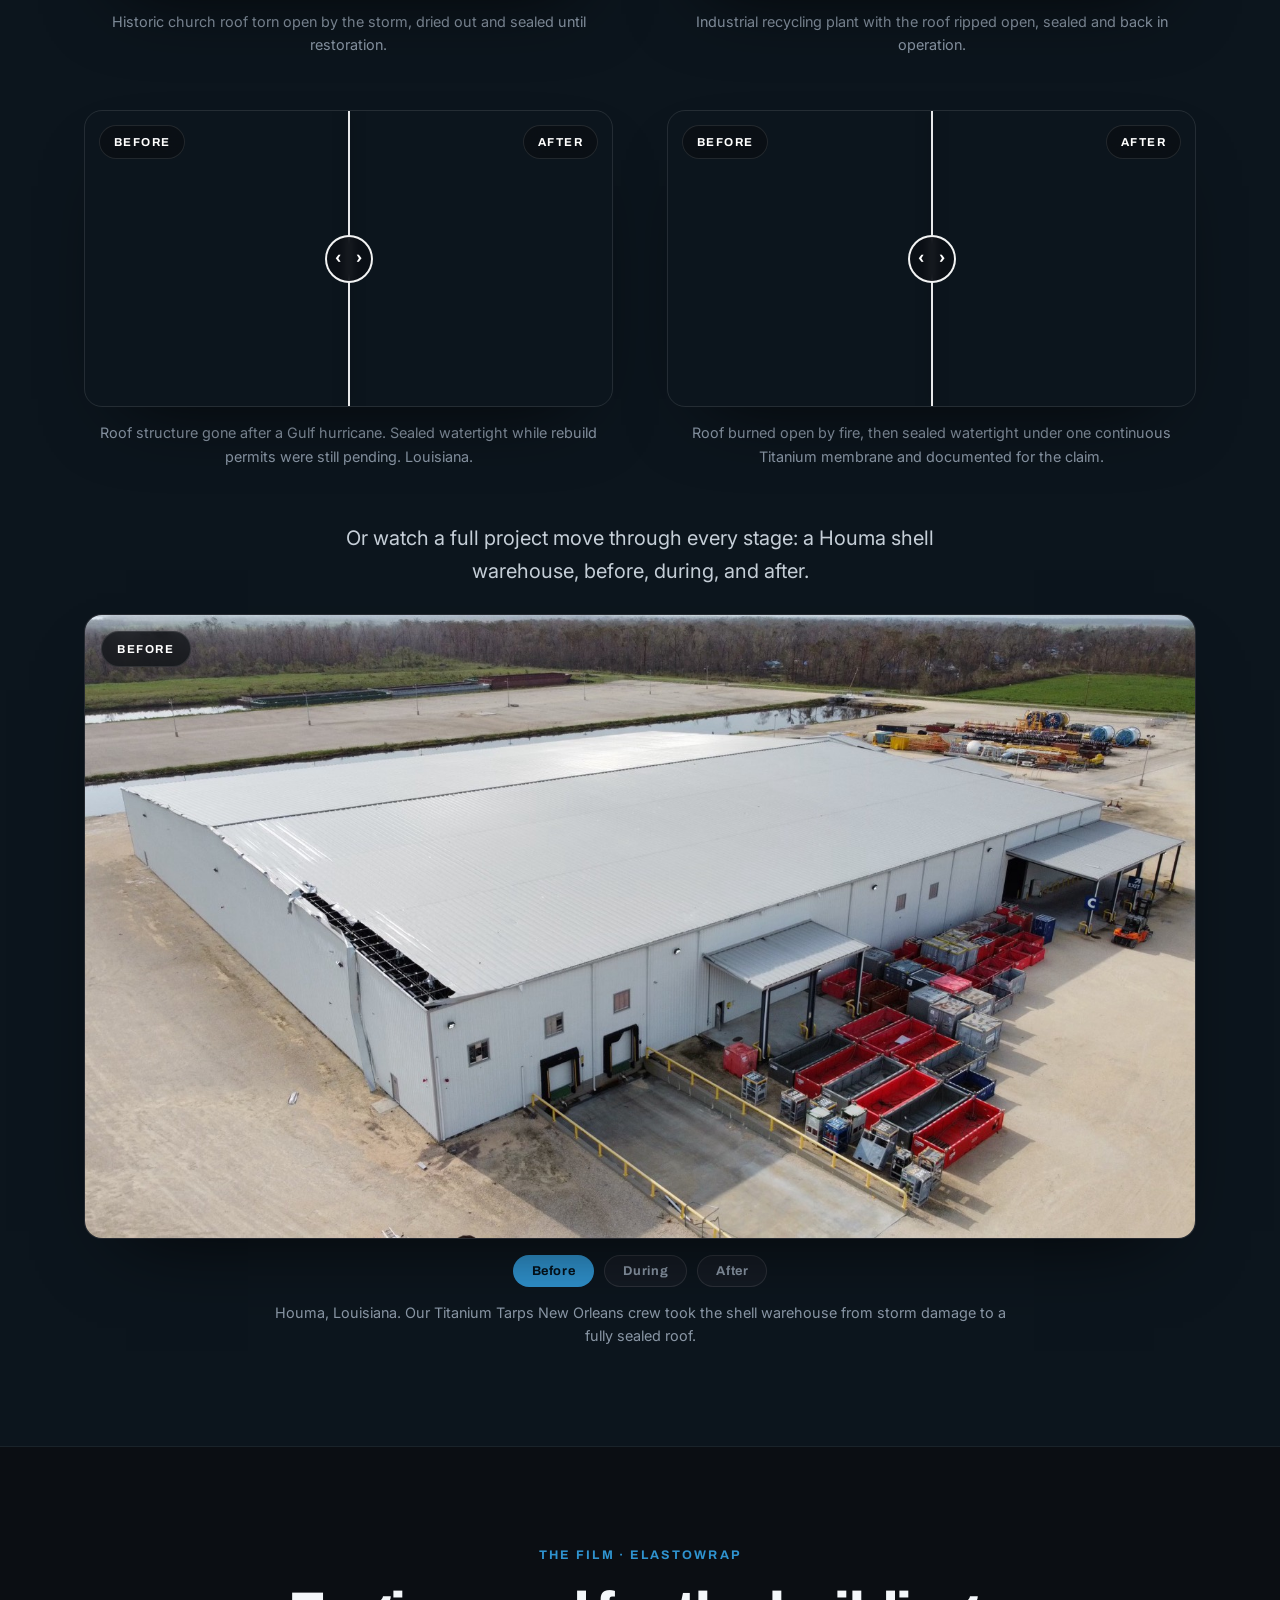
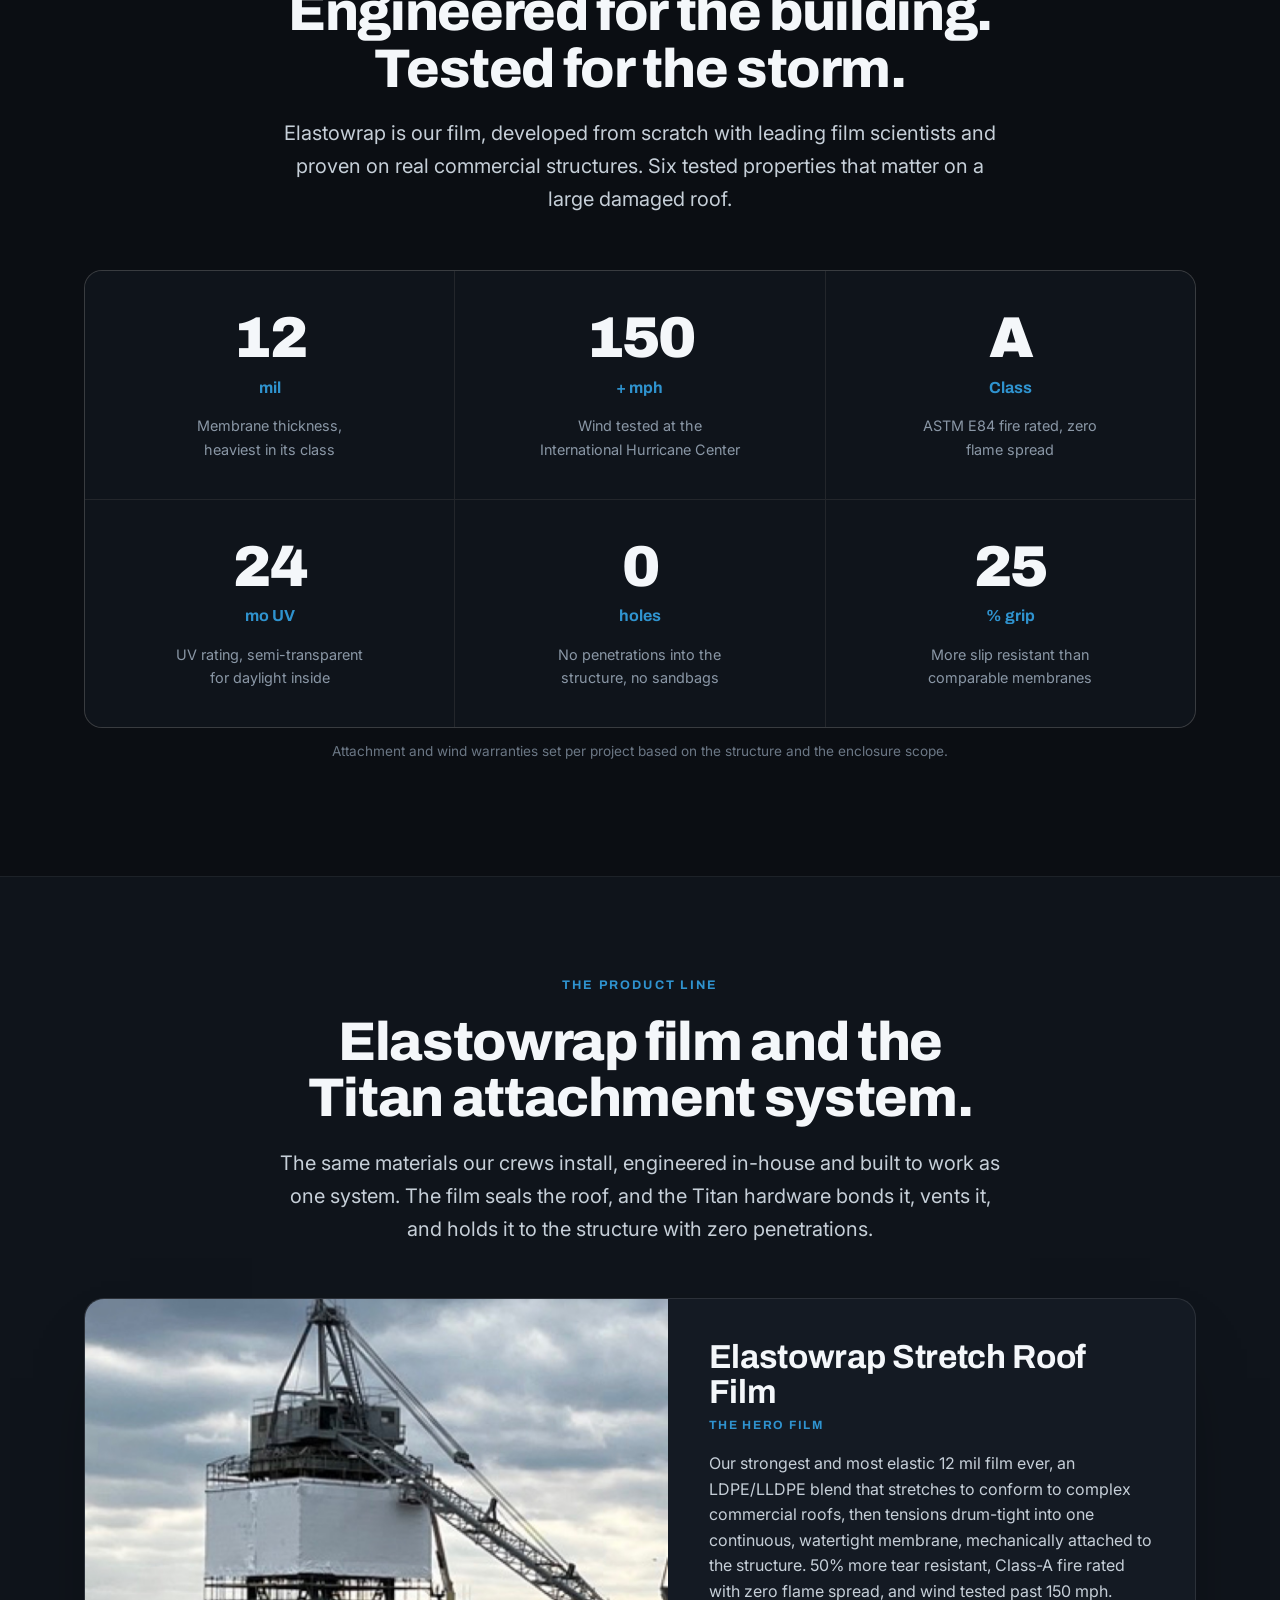
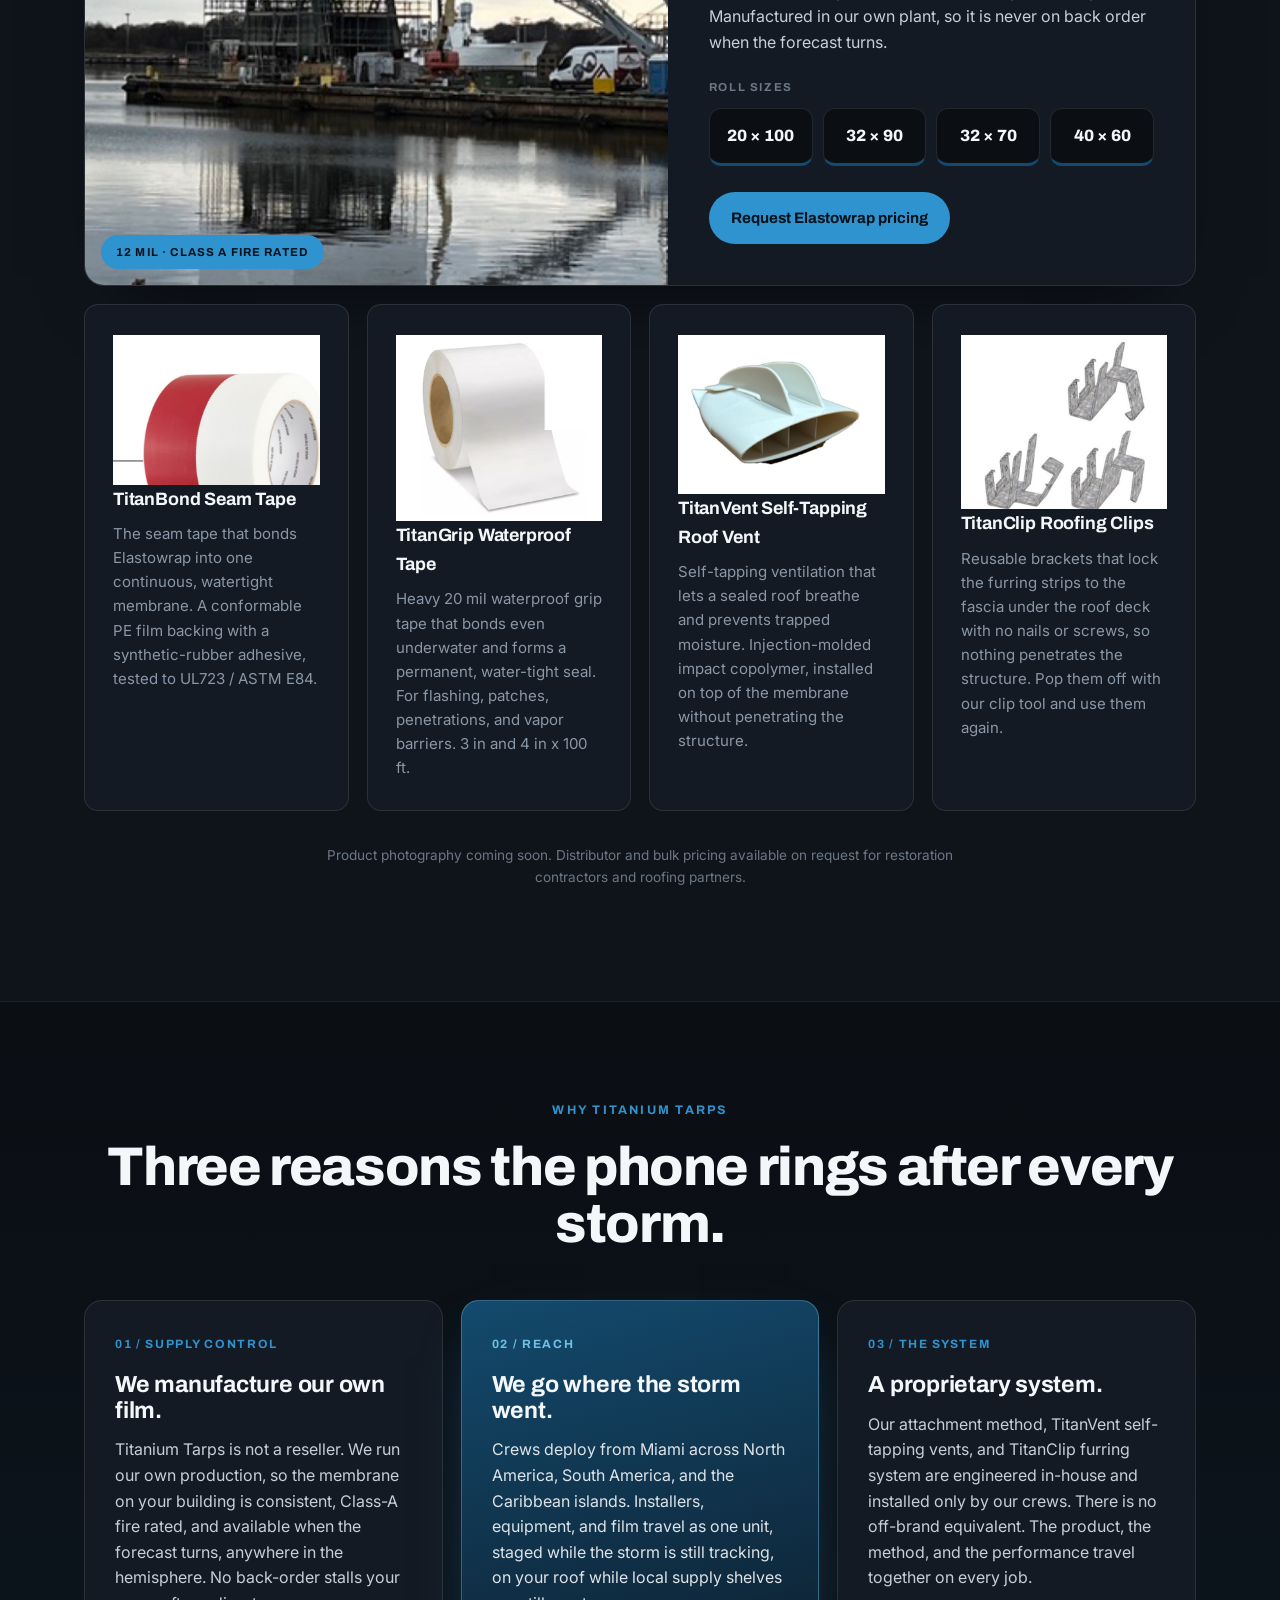
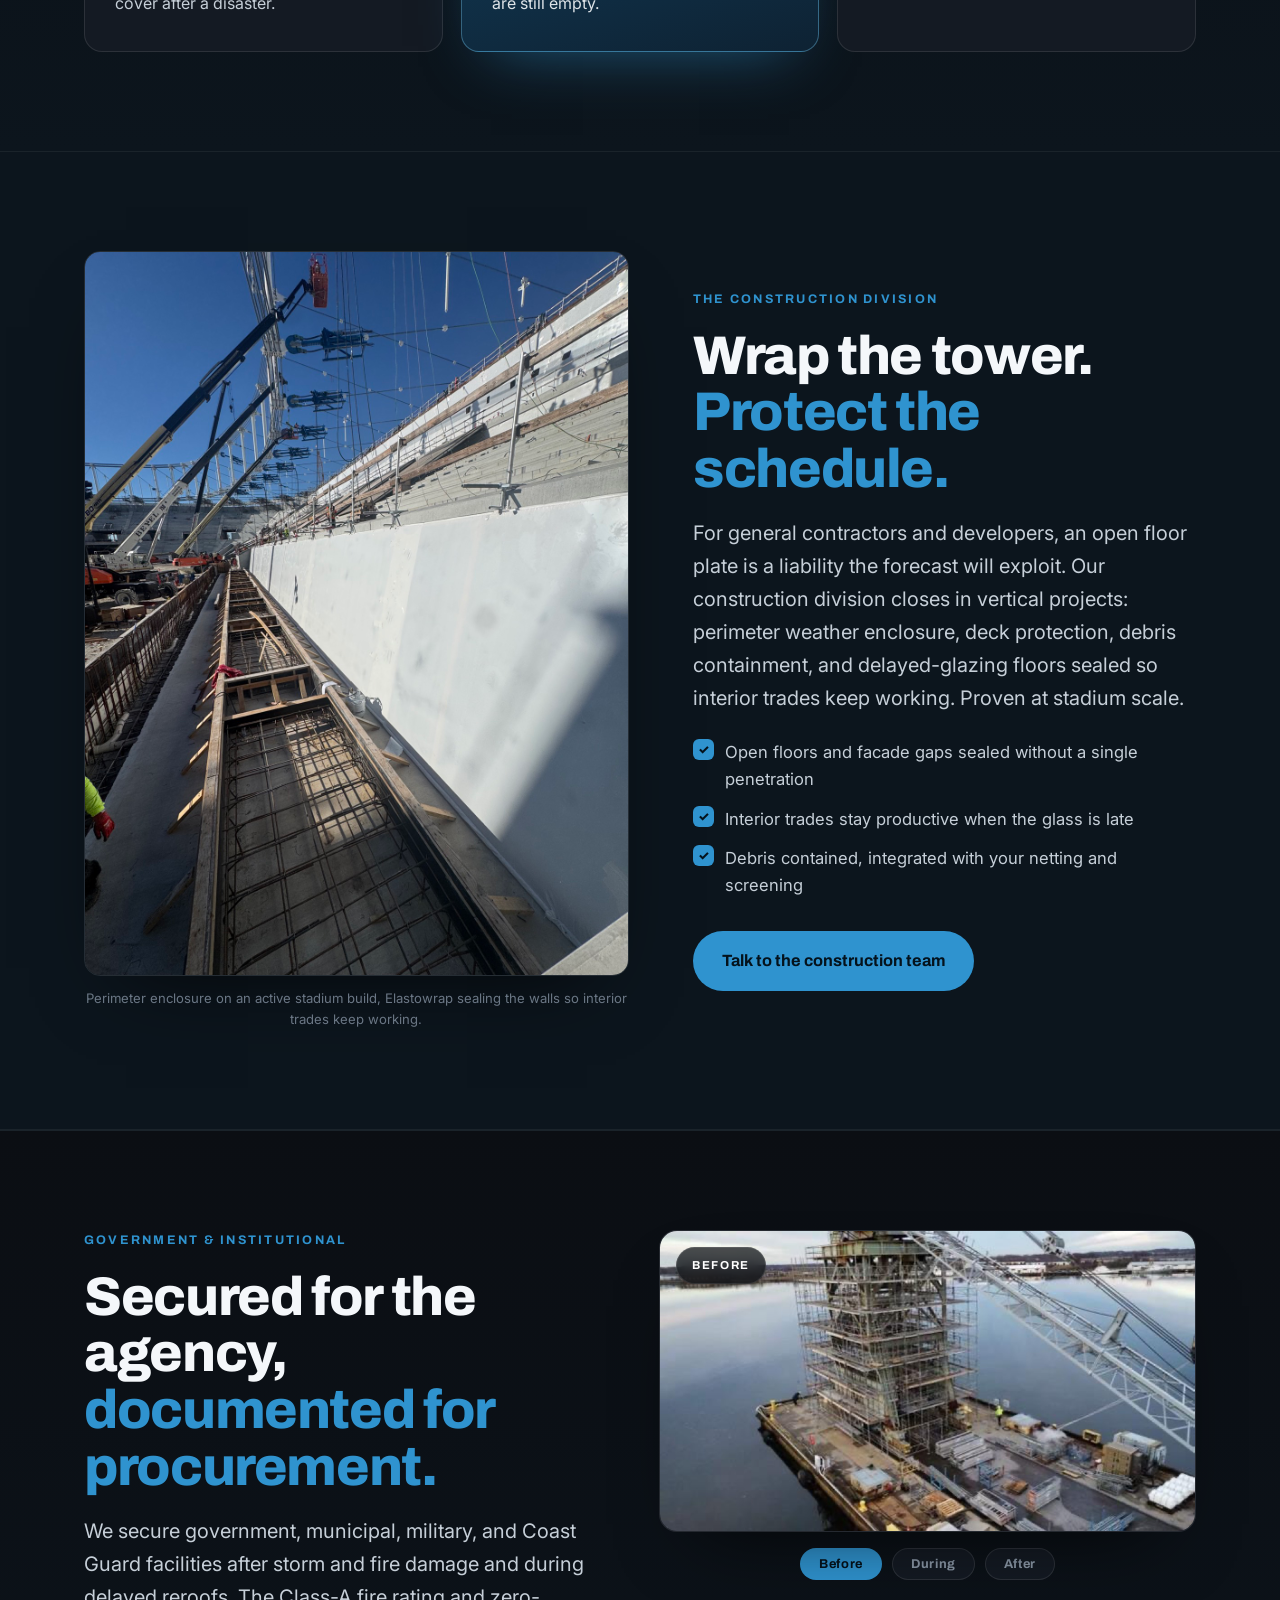
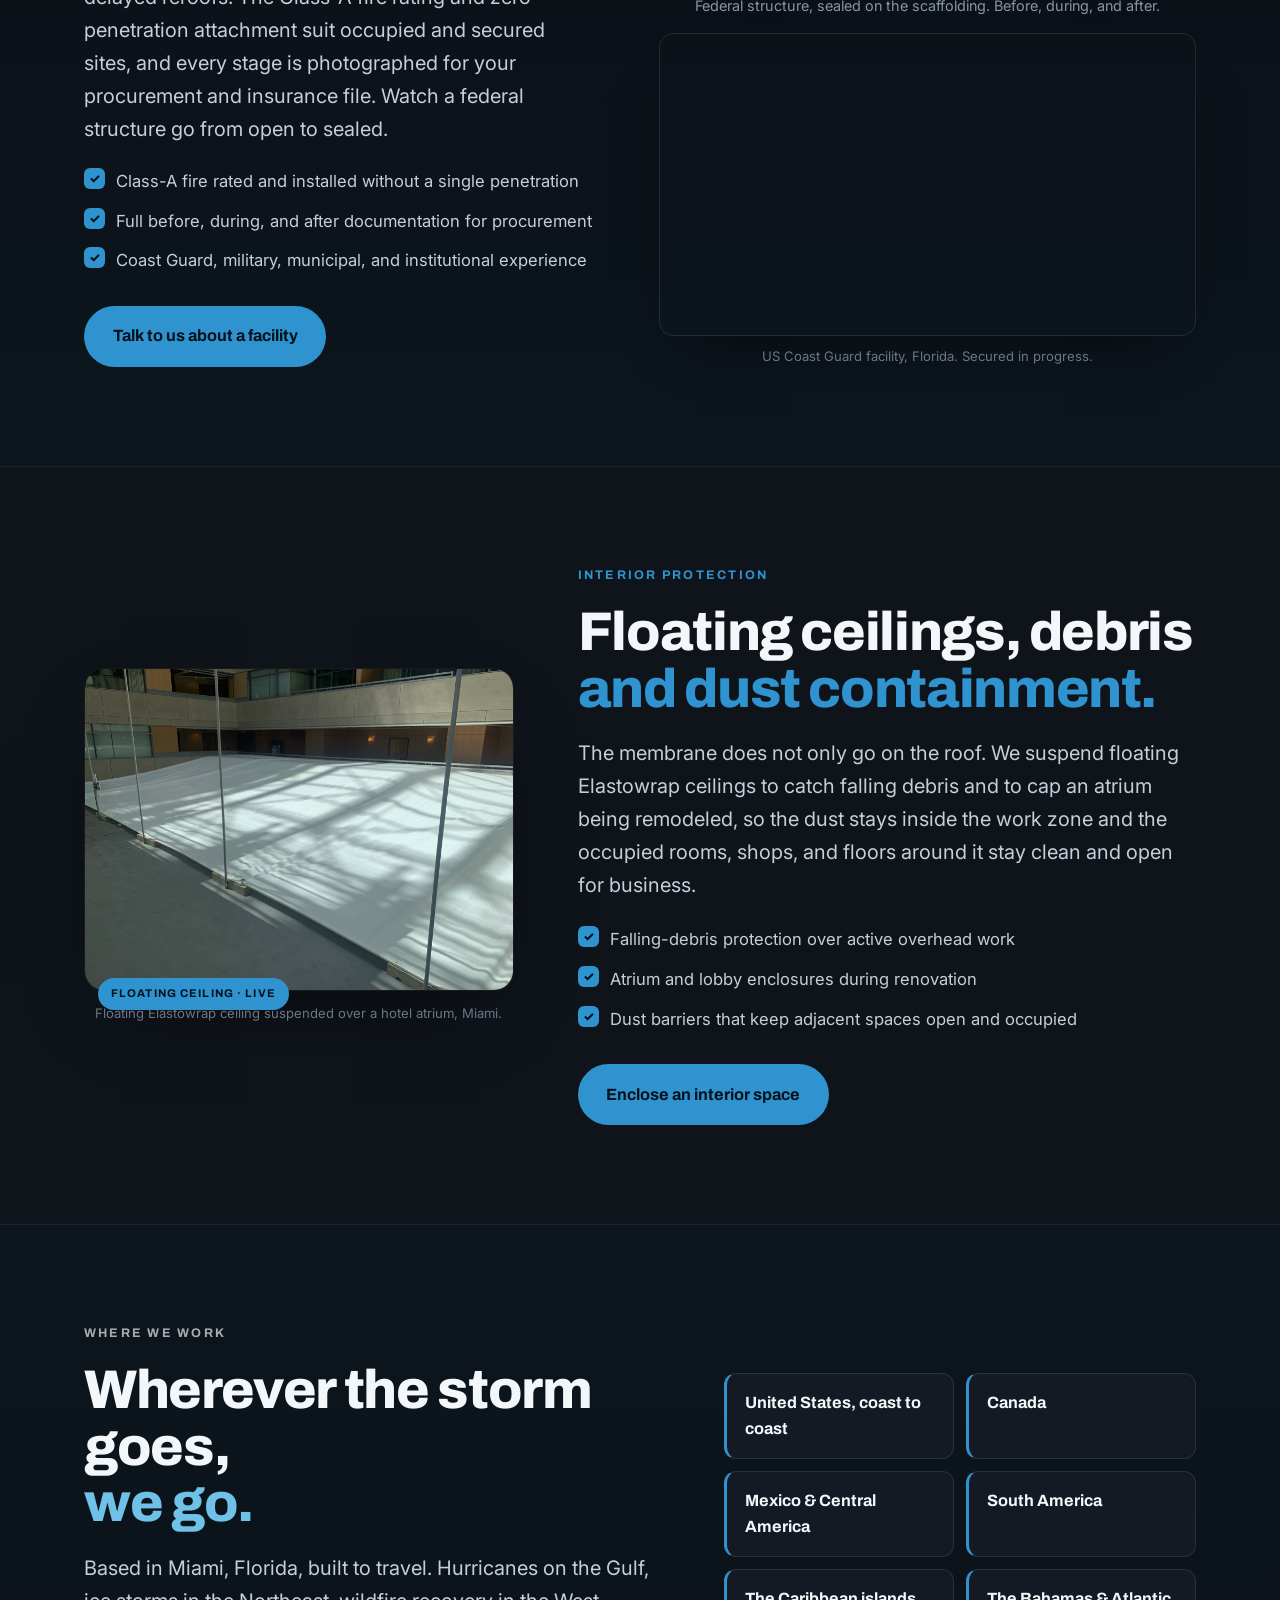
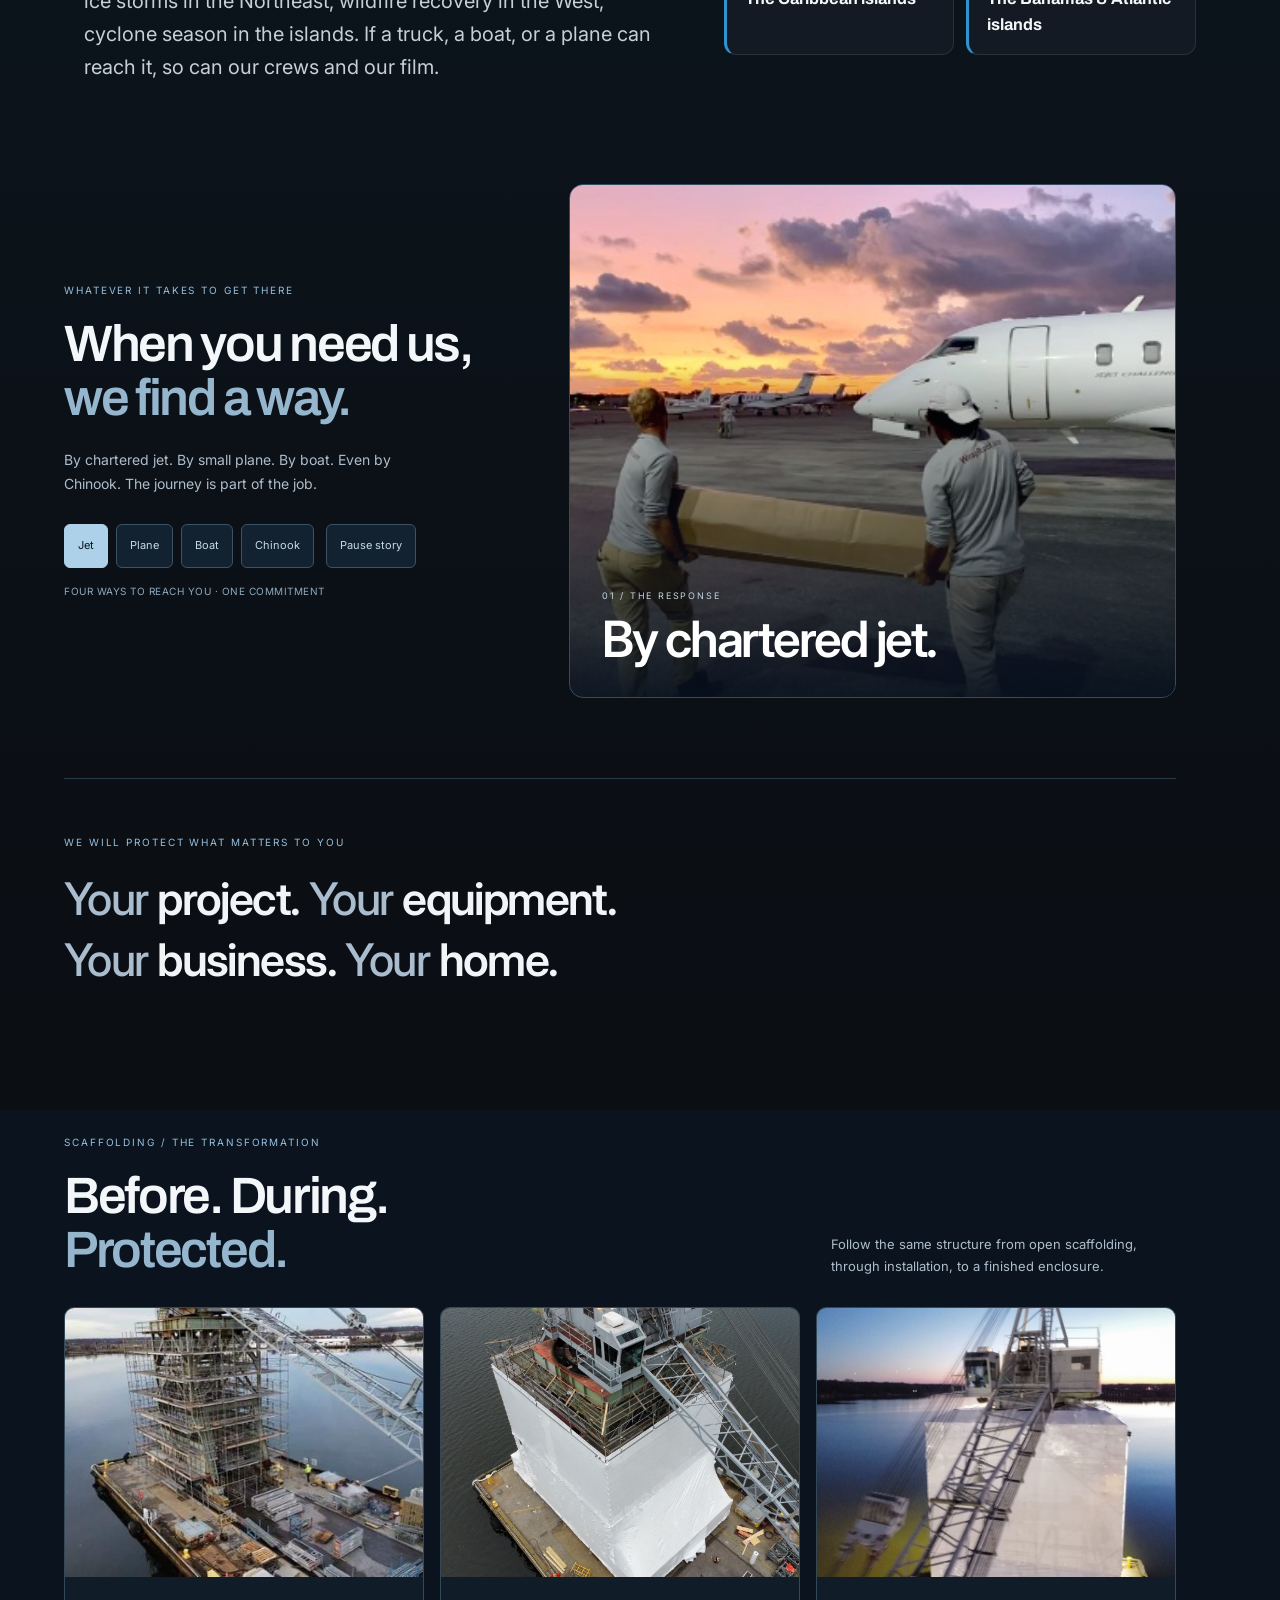
==== commit 420a9a0e: "Play damaged-roof to secured-cover story automatically" ====
--- a/index.html
+++ b/index.html
@@ -133,8 +133,8 @@
 </script>
 
 <link rel="stylesheet" href="titarps-story.css?v=20261014-film"><script defer src="titarps-story.js?v=20261013-story"></script>
-<link rel="stylesheet" href="roof-cover.css?v=20261015-slider">
-<script defer src="larry-three.min.js"></script><script defer src="roof-cover.js?v=20261015-slider"></script>
+<link rel="stylesheet" href="roof-cover.css?v=20261014-autoplay">
+<script defer src="larry-three.min.js"></script><script defer src="roof-cover.js?v=20261014-autoplay"></script>
 </head>
 <body>
 
@@ -419,6 +419,7 @@
         </div>
         <div class="slider-heading">
           <label for="cover-progress"><span aria-hidden="true">←</span> Drag left to cover the roof</label>
+          <button id="cover-play" type="button" aria-pressed="false">Play cover</button>
           <span class="scrub-note" id="scrub-note">Scrub either way to revisit any stage.</span>
         </div>
         <div class="range-wrap">
--- a/roof-cover.css
+++ b/roof-cover.css
@@ -128,3 +128,9 @@
 .roof-showcase .roof-showcase-intro p{color:#c5d1d9;line-height:1.6}
 .roof-showcase .roof-demo{max-width:1100px;margin:0 auto}
 @media(max-width:500px){.roof-showcase{padding:44px 0}.roof-showcase>.container{padding:0 12px}}
+
+/* Keep replay next to the slider without crowding narrow cards. */
+.roof-demo .slider-heading{flex-wrap:wrap;gap:10px}
+.roof-demo .slider-heading label{flex:1 1 160px}
+.roof-demo #cover-play{flex:none;min-width:105px;min-height:44px}
+.roof-demo .slider-heading .scrub-note{flex-basis:100%}
